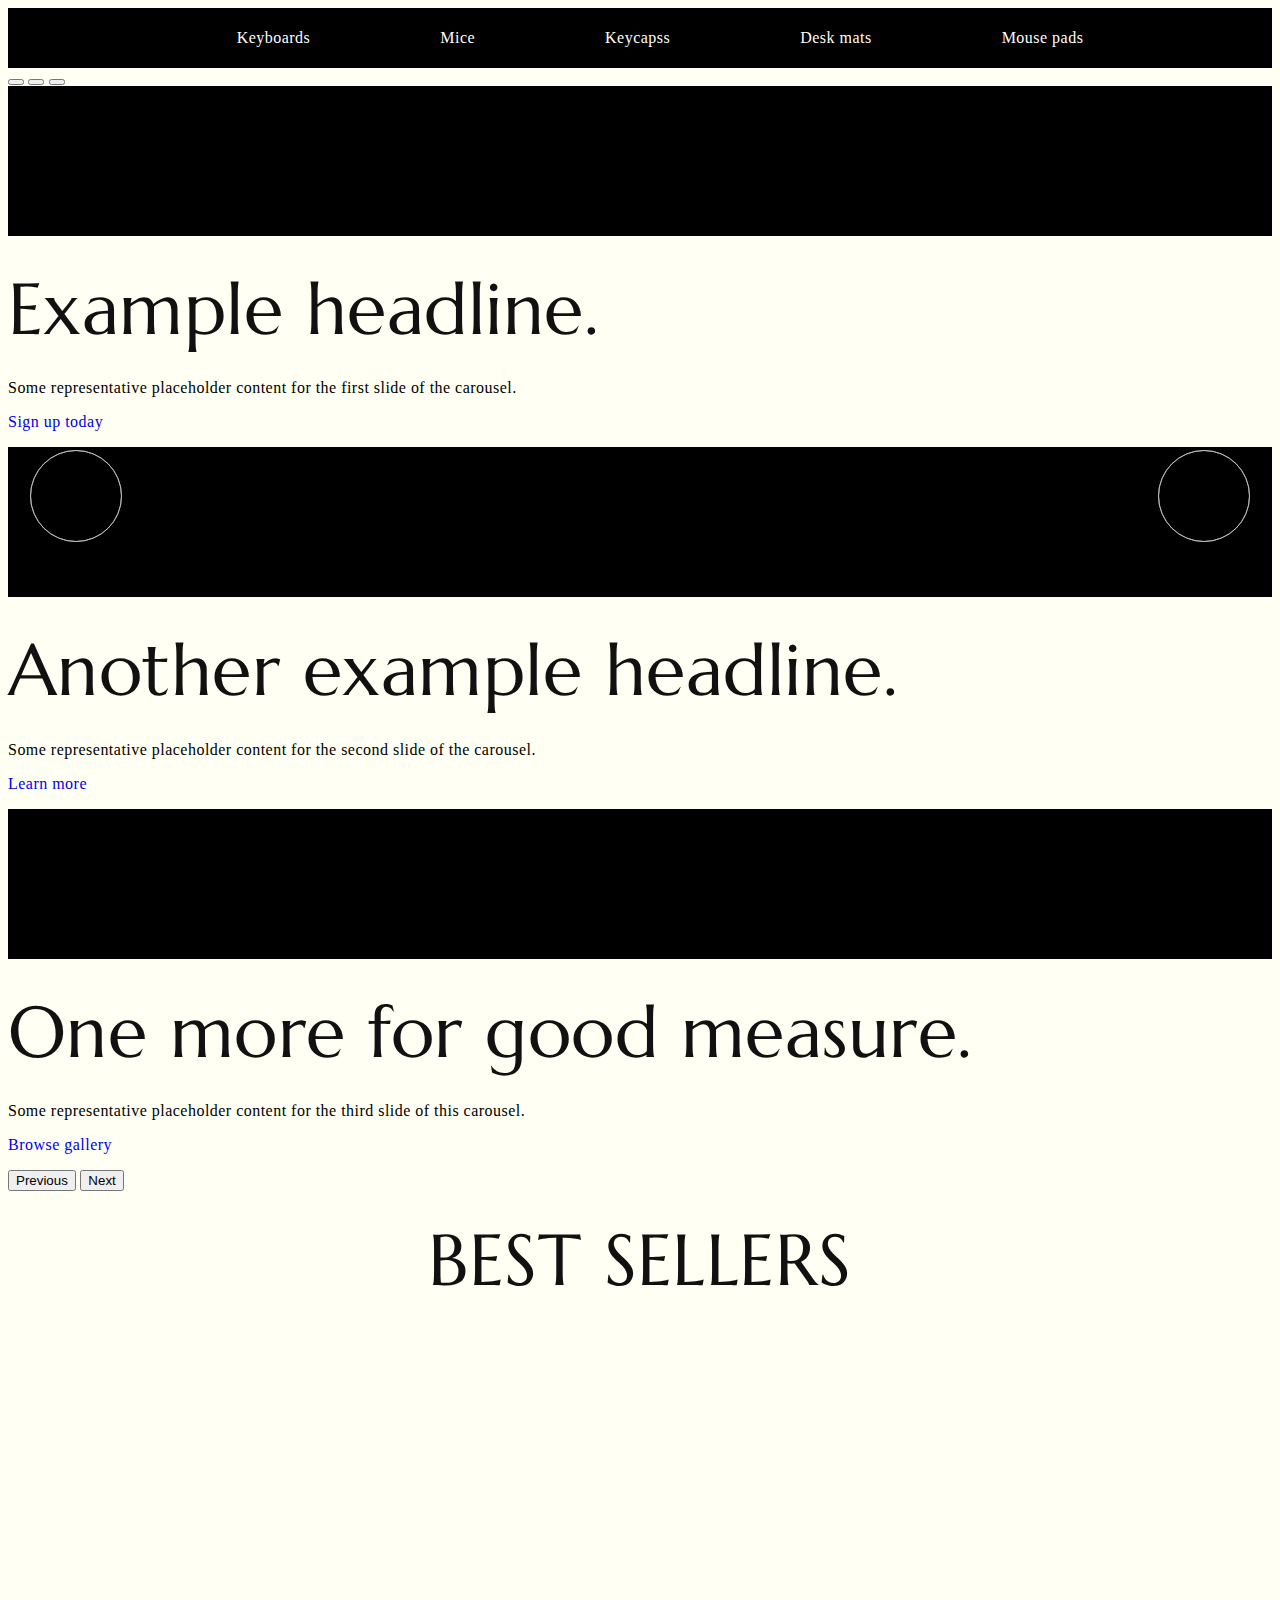
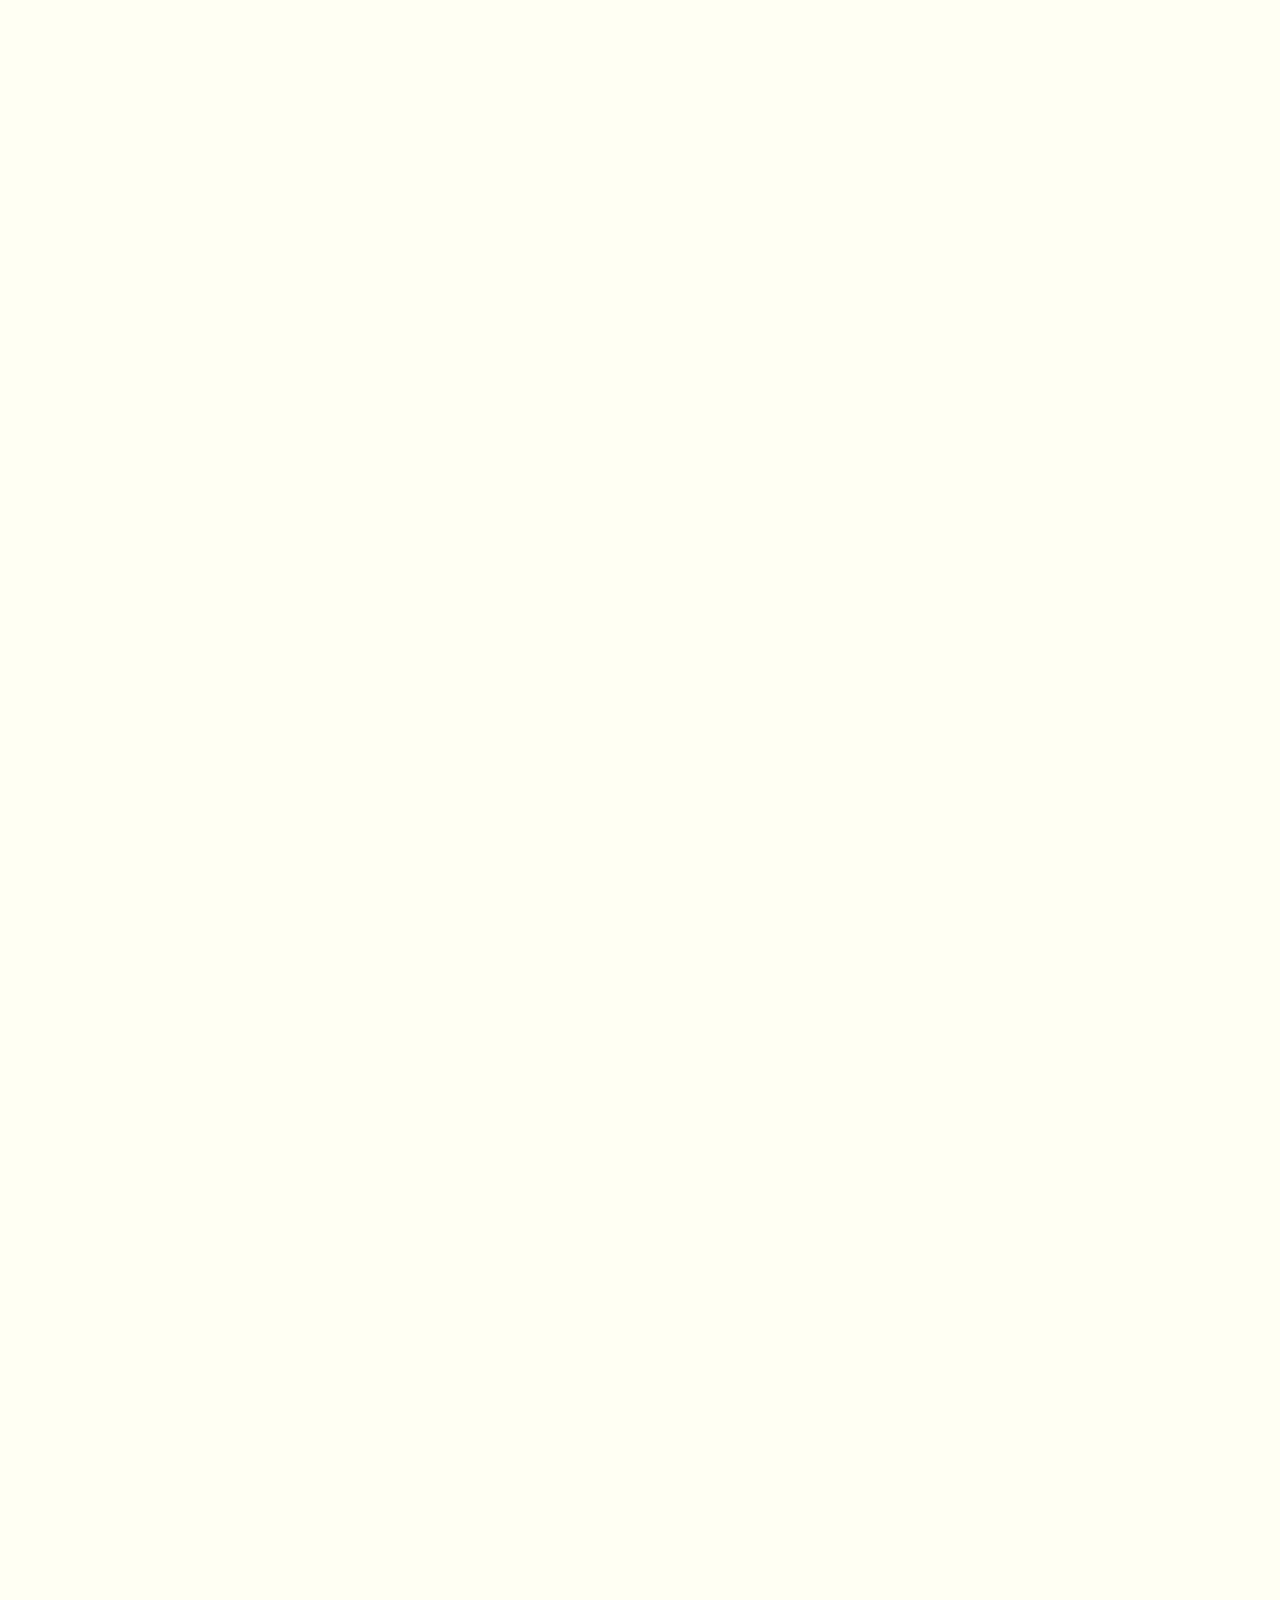
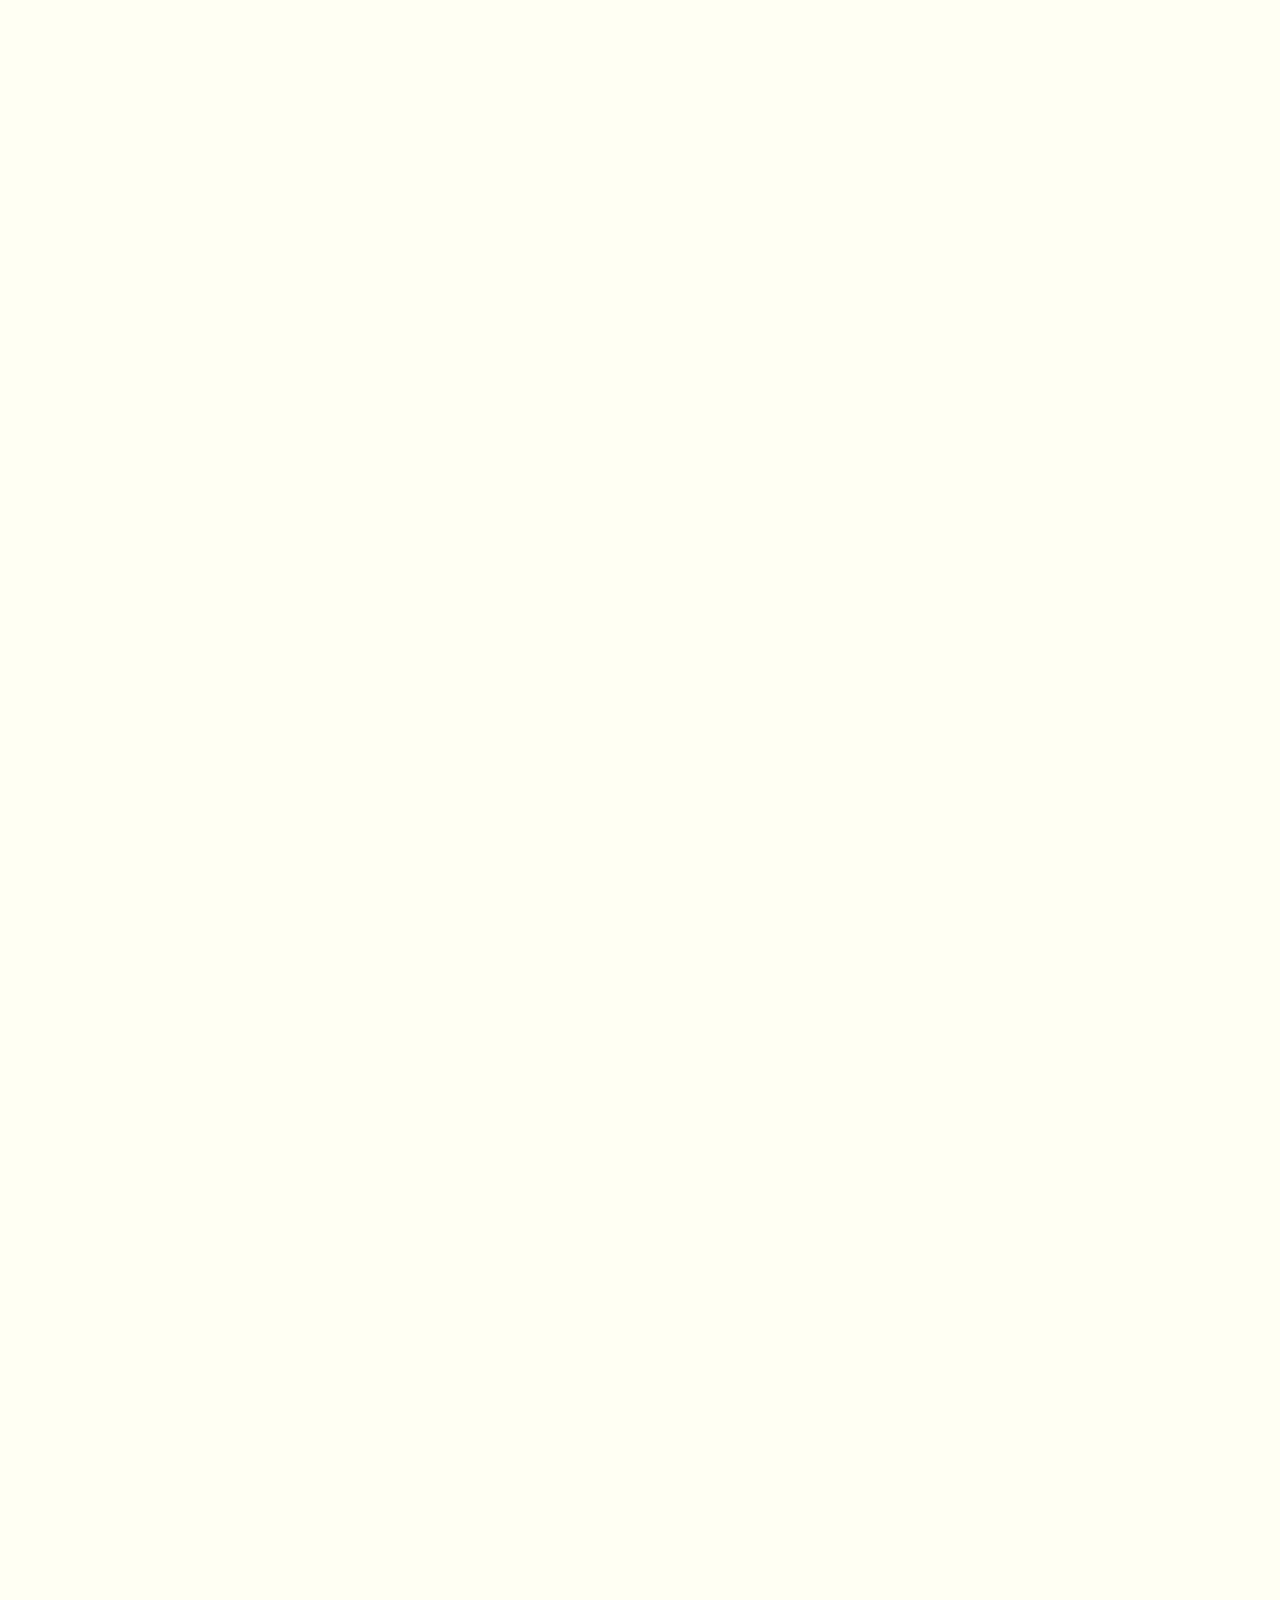
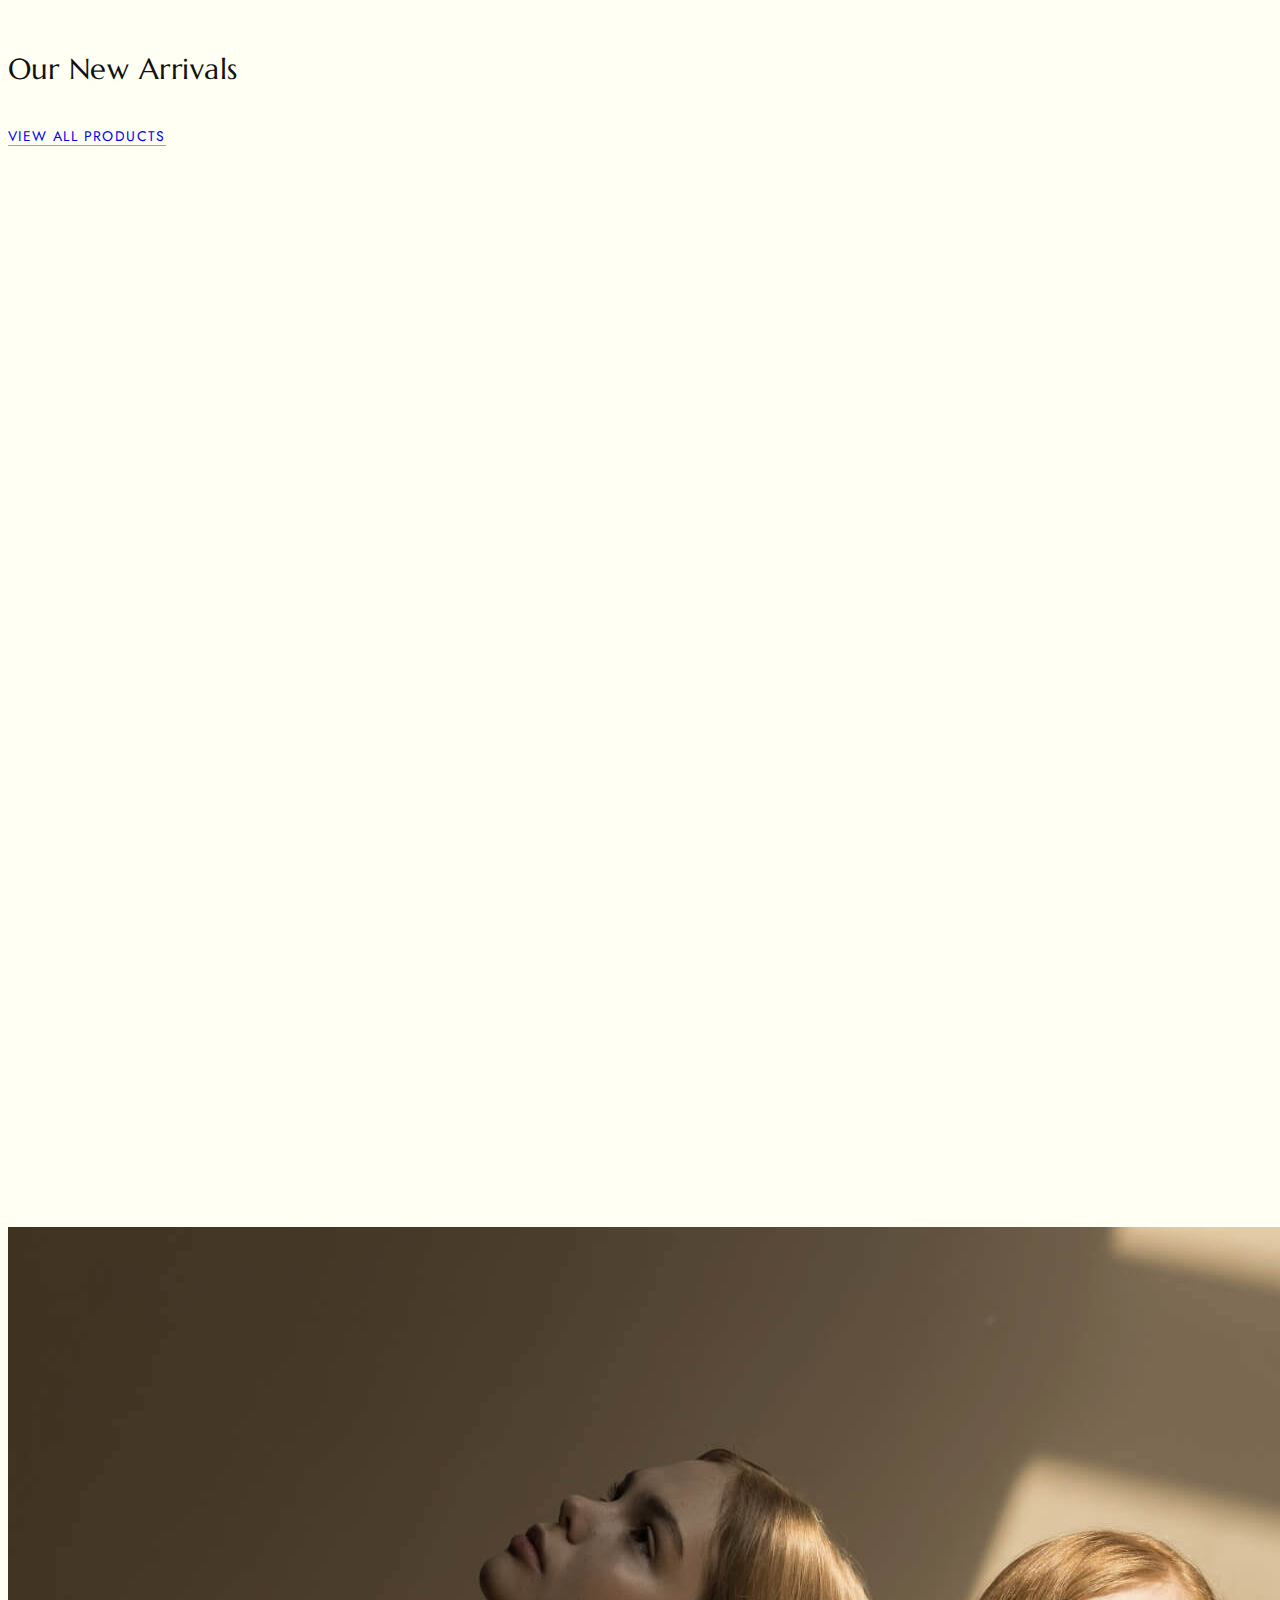
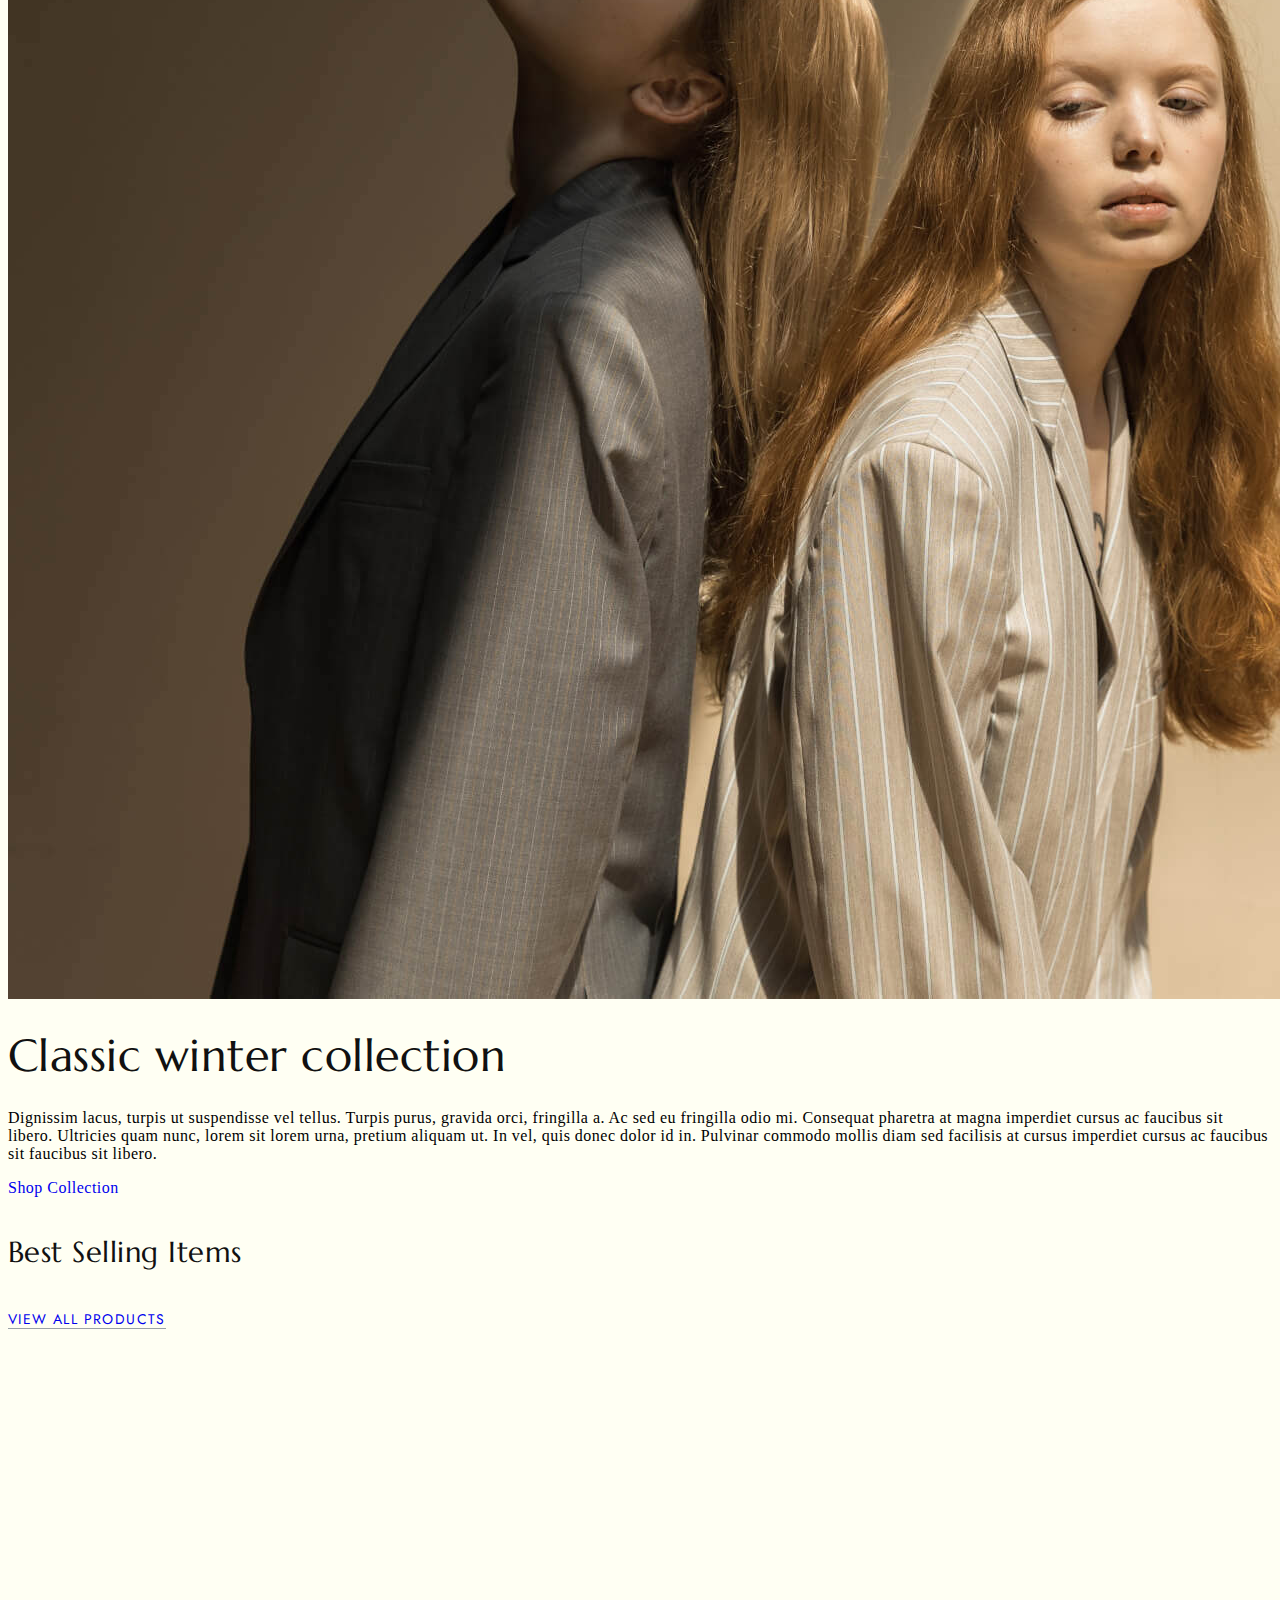
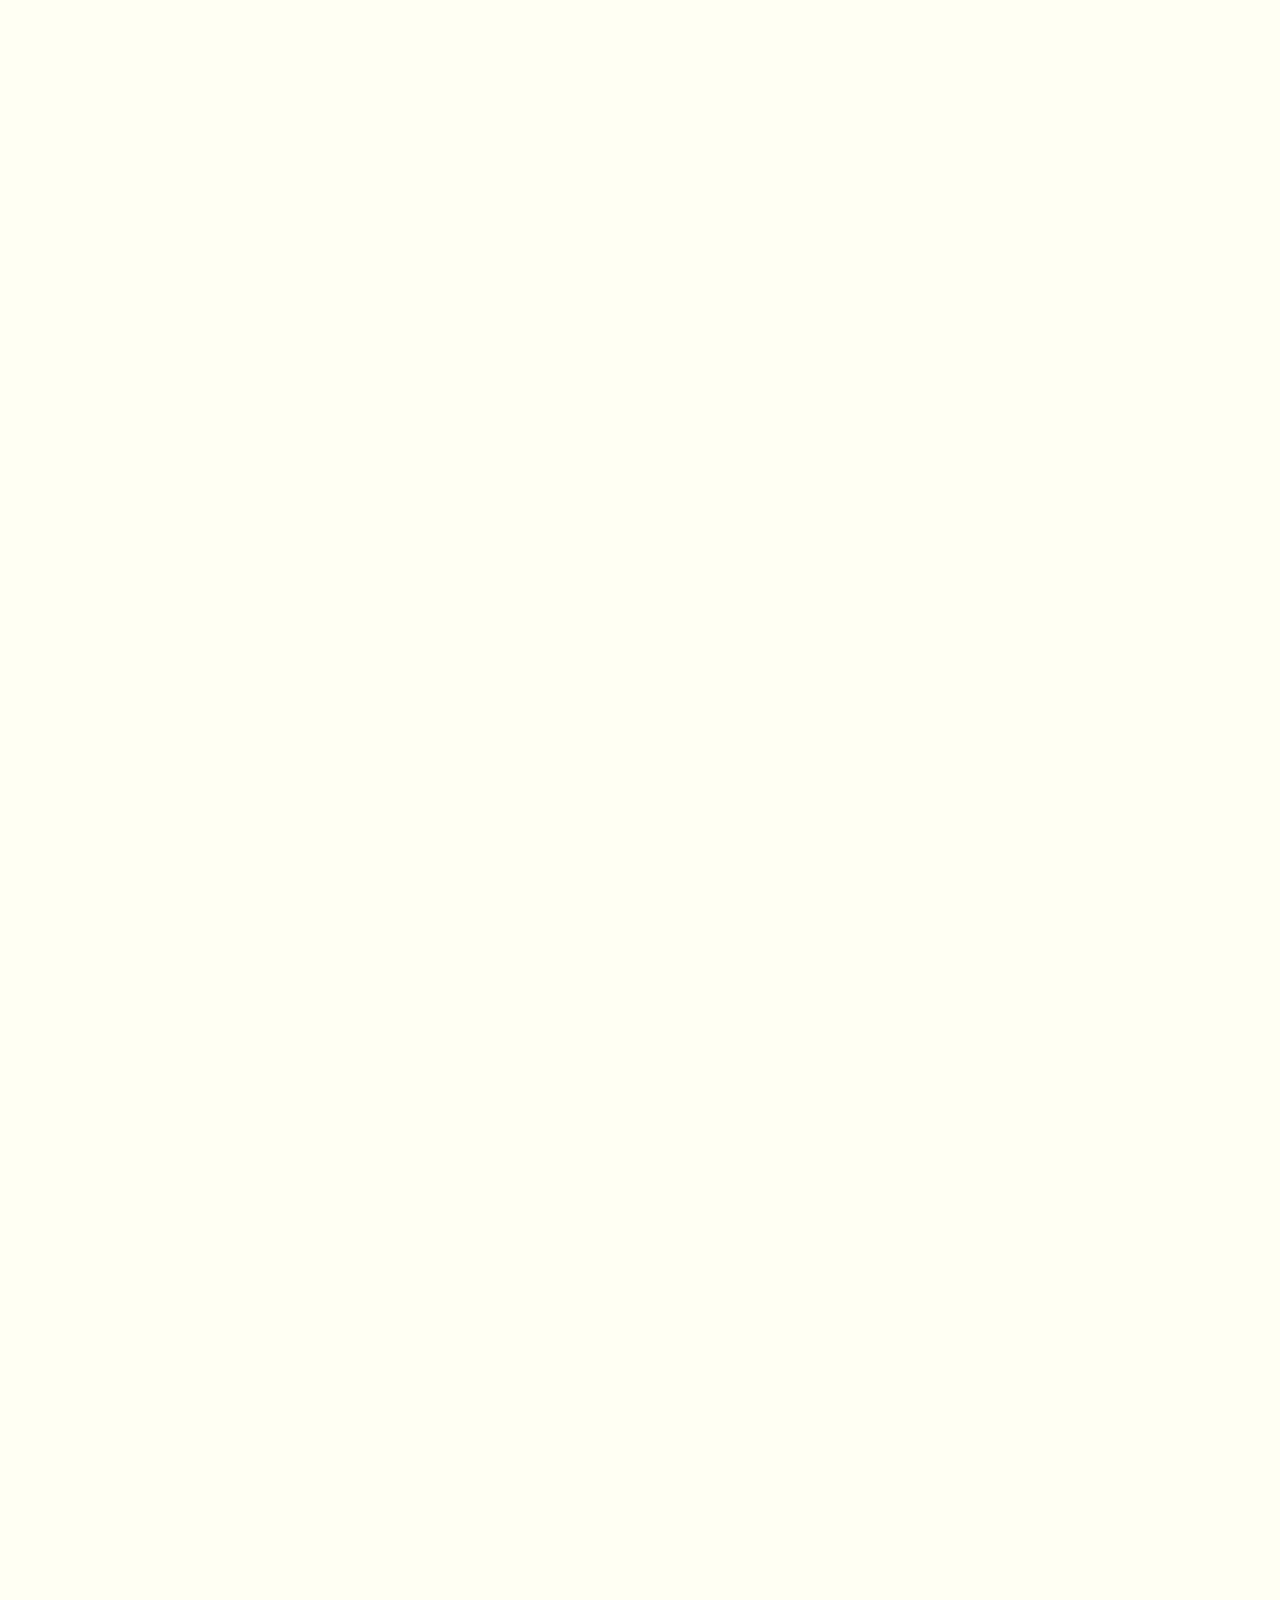
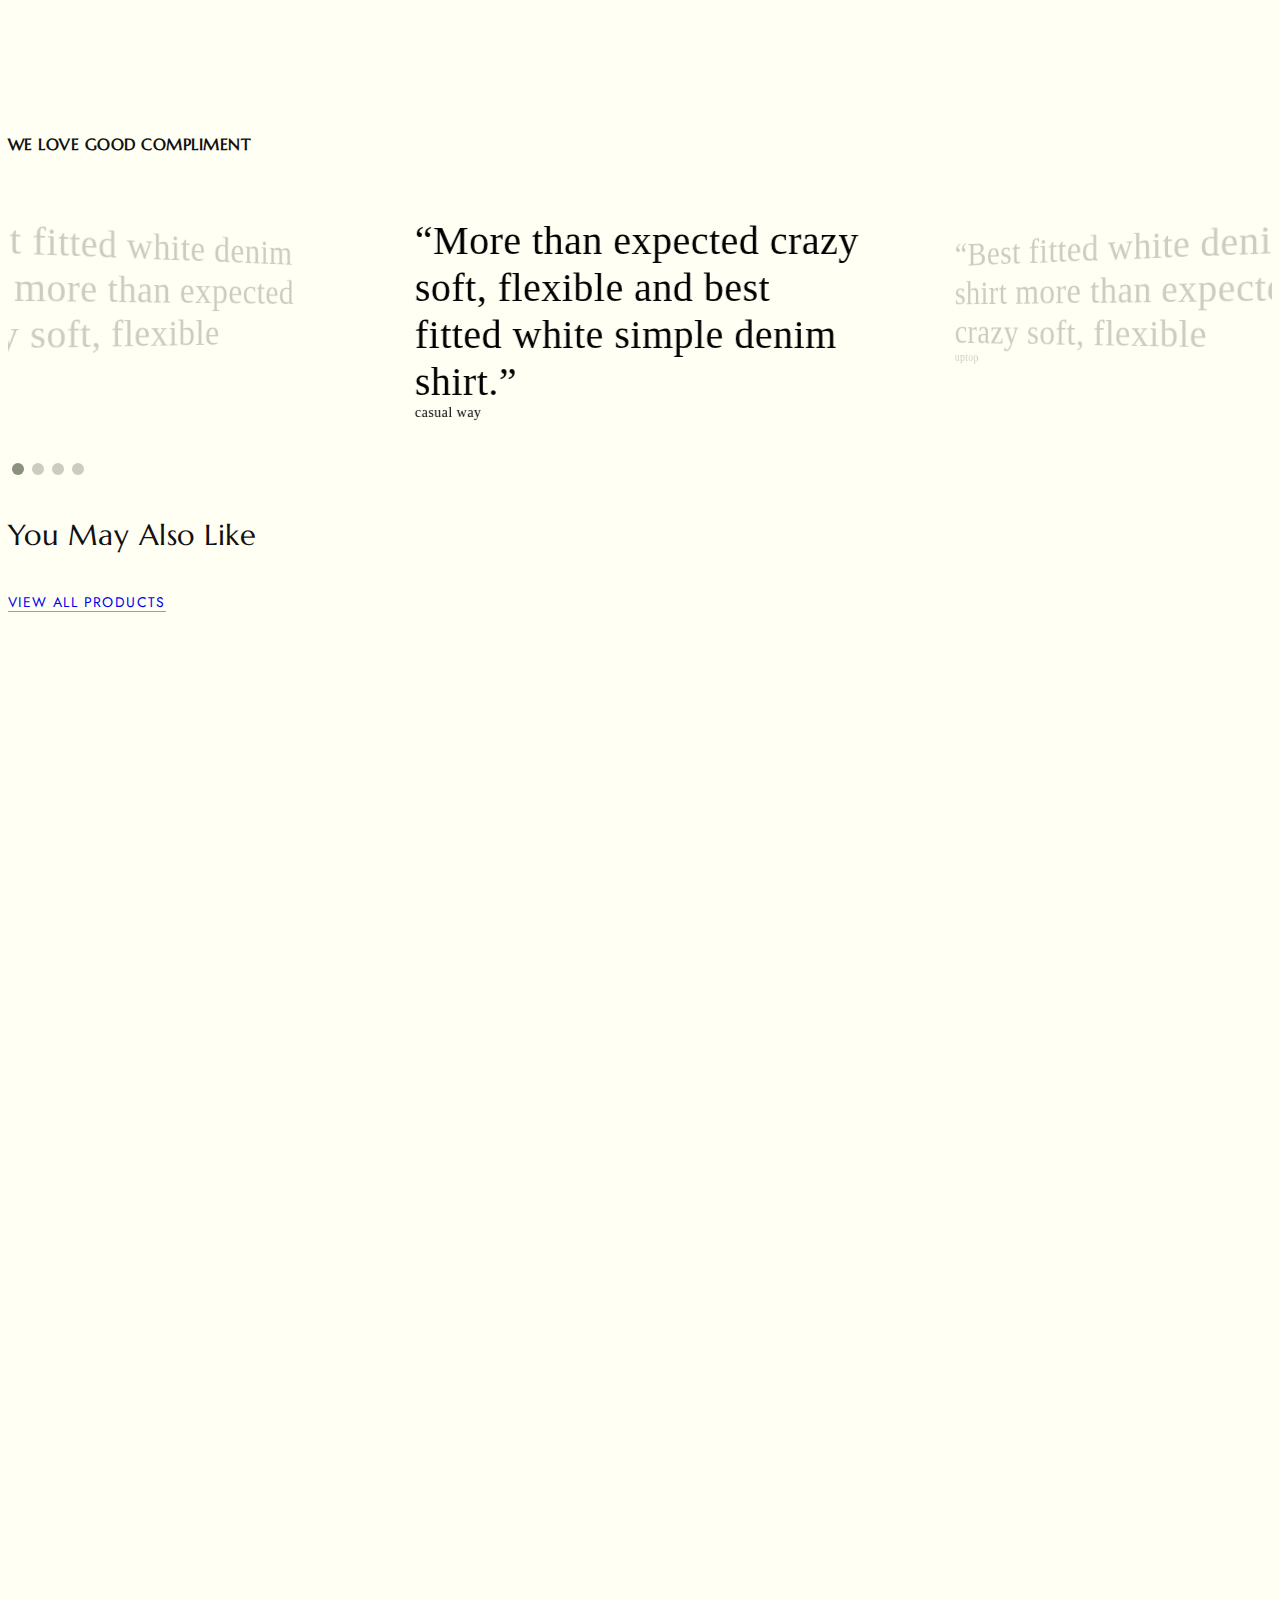
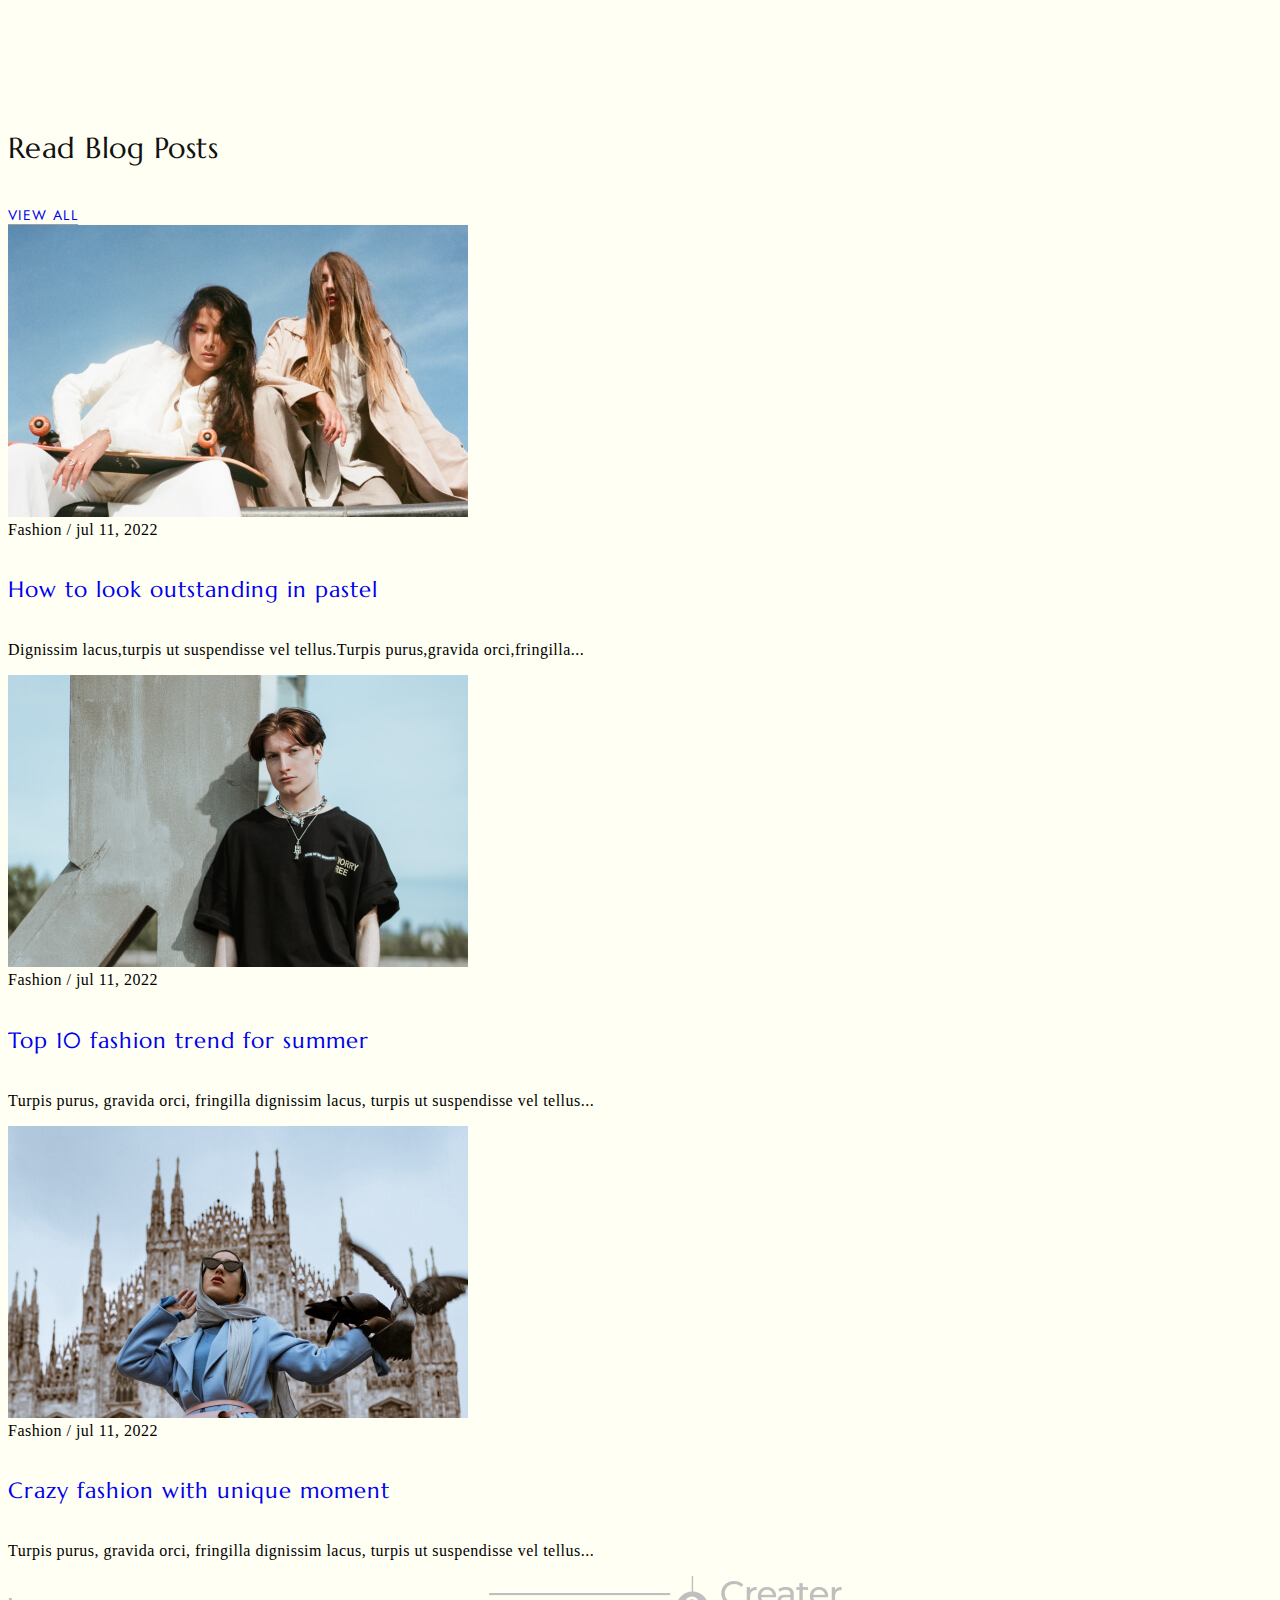
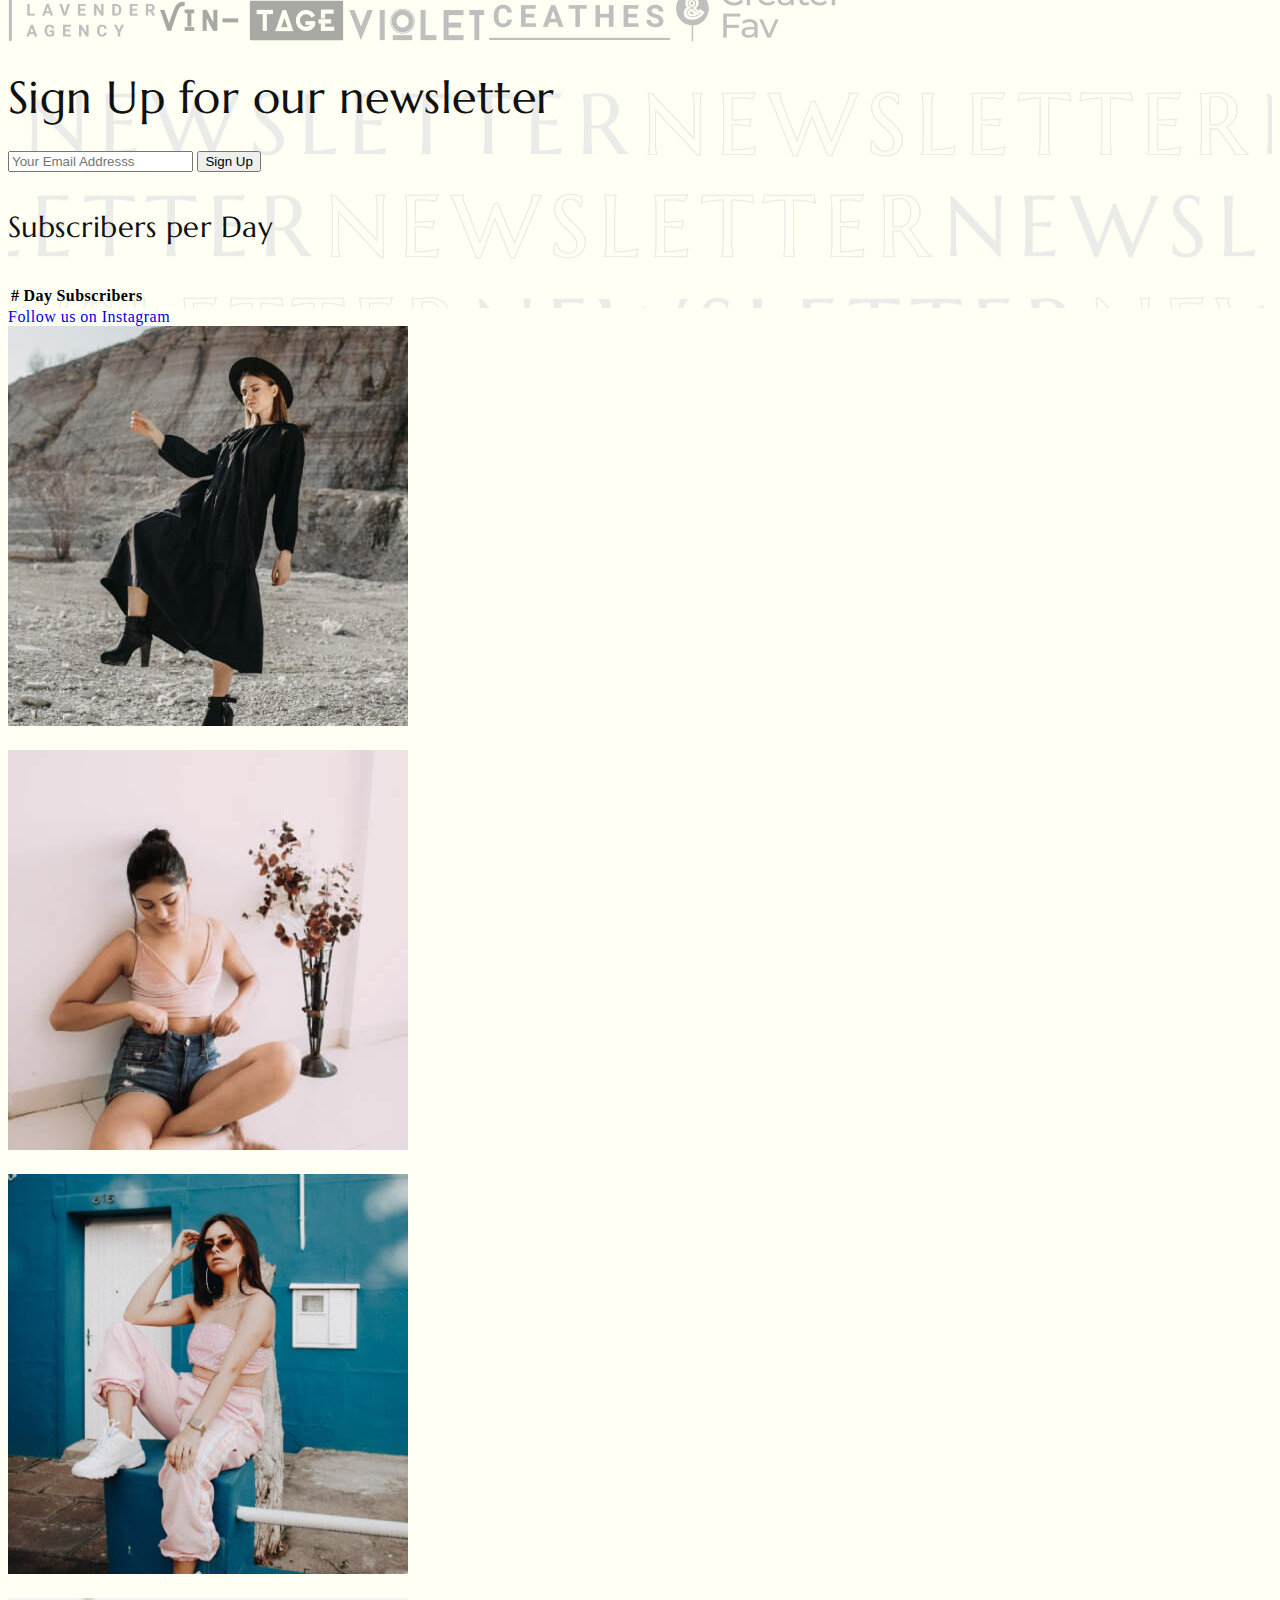
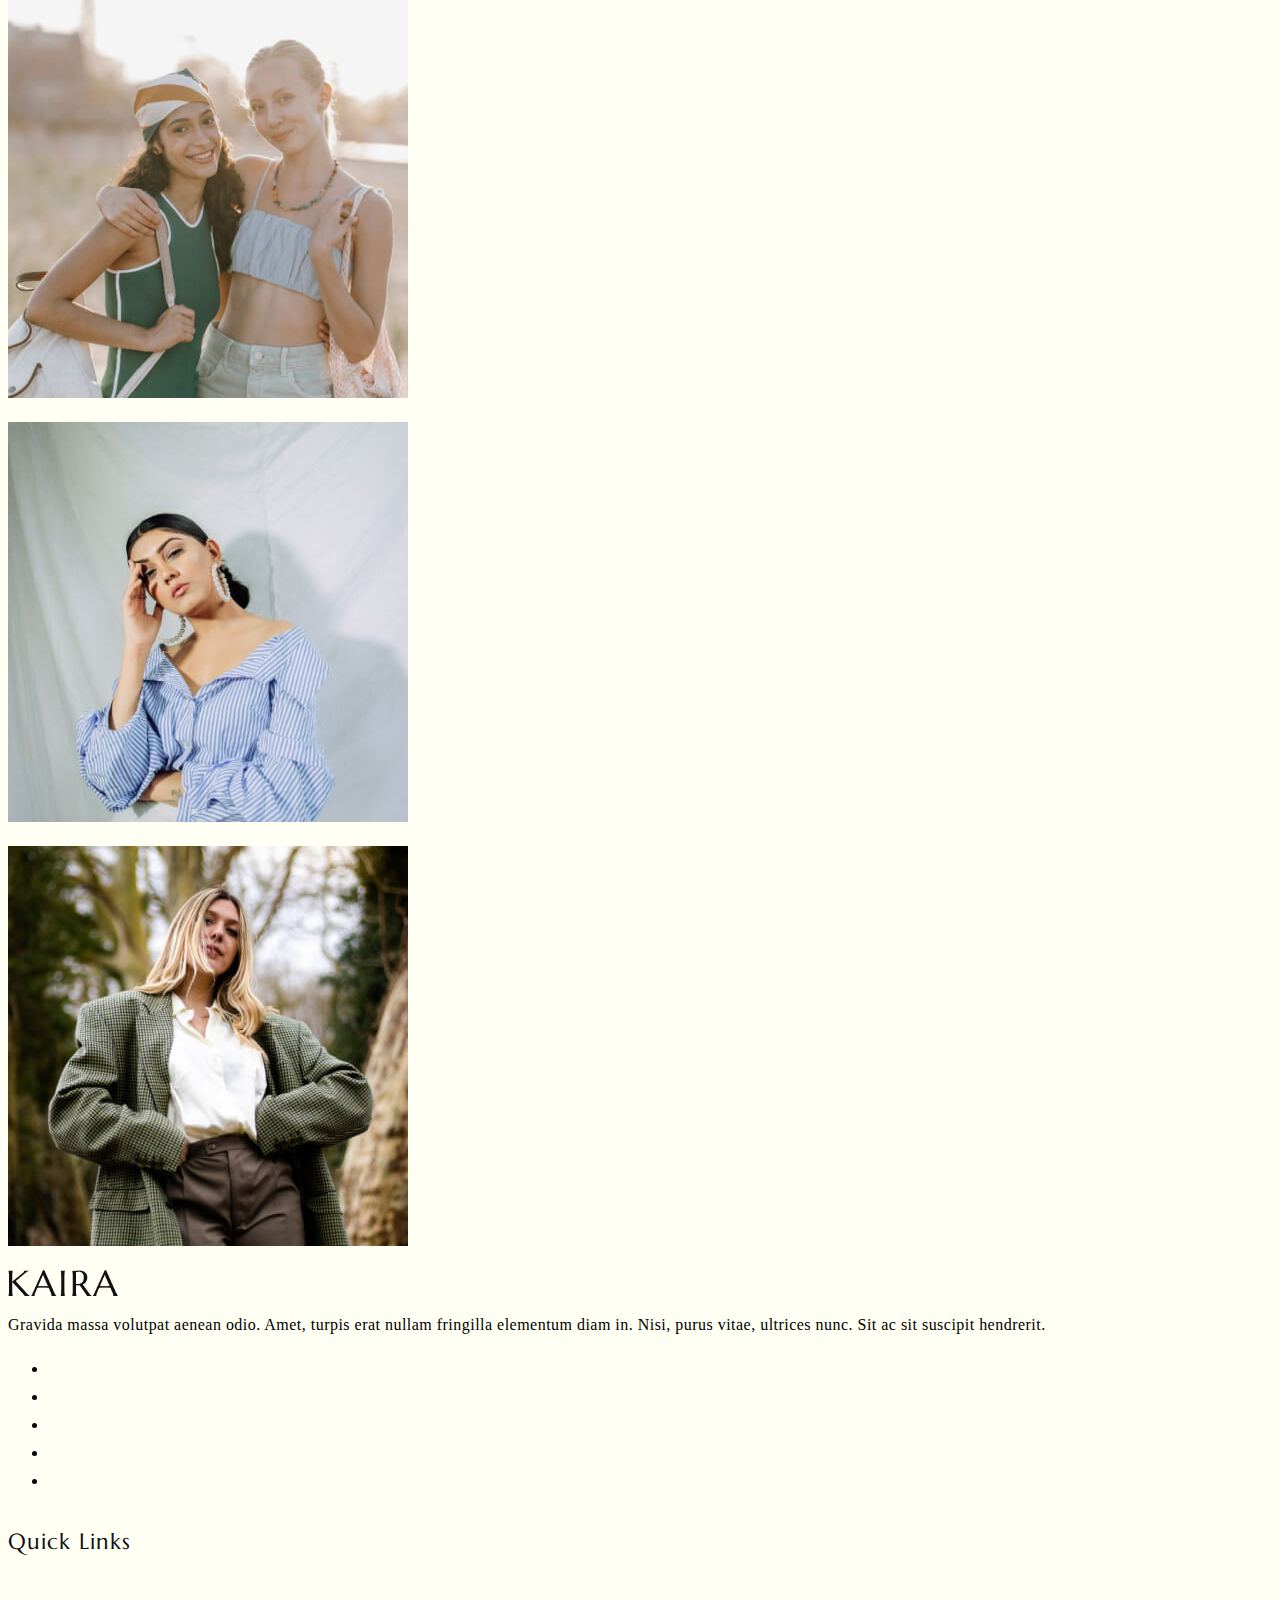
==== index.html @ 4182ed64 "template" ====
<!DOCTYPE html>
<html lang="en">

<head>
  <title>TechDeg</title>
  <meta charset="utf-8">
  <meta http-equiv="X-UA-Compatible" content="IE=edge">
  <meta name="viewport" content="width=device-width, initial-scale=1.0">
  <meta name="format-detection" content="telephone=no">
  <meta name="apple-mobile-web-app-capable" content="yes">
  <meta name="author" content="TemplatesJungle">
  <meta name="keywords" content="ecommerce,fashion,store">
  <meta name="description" content="Bootstrap 5 Fashion Store HTML CSS Template">
  <link href="https://cdn.jsdelivr.net/npm/bootstrap@5.3.0-alpha3/dist/css/bootstrap.min.css" rel="stylesheet"
    integrity="sha384-KK94CHFLLe+nY2dmCWGMq91rCGa5gtU4mk92HdvYe+M/SXH301p5ILy+dN9+nJOZ" crossorigin="anonymous">
  <link rel="stylesheet" type="text/css" href="css/vendor.css">
  <link rel="stylesheet" href="https://cdn.jsdelivr.net/npm/swiper@9/swiper-bundle.min.css" />
  <link rel="stylesheet" type="text/css" href="style.css">

  <link rel="preconnect" href="https://fonts.googleapis.com">
  <link rel="preconnect" href="https://fonts.gstatic.com" crossorigin>
  <link
    href="https://fonts.googleapis.com/css2?family=Jost:ital,wght@0,300;0,400;0,500;0,700;1,300;1,400;1,500;1,700&family=Marcellus&display=swap"
    rel="stylesheet">
  <link rel="stylesheet" href="css/newStyle.css">
</head>

<body class="homepage">
  <header>
    <nav>
      <ul id="navList">
        <li> <a href=""> Keyboards</a></li>
        <li><a href=""> Mice</a></li>
        <li><a href=""> Keycapss</a></li>
        <li><a href=""> Desk mats</a></li>
        <li><a href=""> Mouse pads</a></li>
      </ul>
    </nav>
  </header>

  <div id="myCarousel" class="carousel slide mb-6" data-bs-ride="carousel">
    <div class="carousel-indicators">
      <button type="button" data-bs-target="#myCarousel" data-bs-slide-to="0" class="active" aria-current="true"
        aria-label="Slide 1"></button>
      <button type="button" data-bs-target="#myCarousel" data-bs-slide-to="1" aria-label="Slide 2"></button>
      <button type="button" data-bs-target="#myCarousel" data-bs-slide-to="2" aria-label="Slide 3"></button>
    </div>

    <div class="carousel-inner">
      <div class="carousel-item active">
        <svg class="bd-placeholder-img" width="100%" height="100%" xmlns="http://www.w3.org/2000/svg" aria-hidden="true"
          preserveAspectRatio="xMidYMid slice" focusable="false">
          <rect width="100%" height="100%" fill="var(--bs-secondary-color)" />
        </svg>
        <div class="container">
          <div class="carousel-caption text-start">
            <h1>Example headline.</h1>
            <p class="opacity-75">Some representative placeholder content for the first slide of the carousel.</p>
            <p><a class="btn btn-lg btn-primary" href="#">Sign up today</a></p>
          </div>
        </div>
      </div>

      <div class="carousel-item">
        <svg class="bd-placeholder-img" width="100%" height="100%" xmlns="http://www.w3.org/2000/svg" aria-hidden="true"
          preserveAspectRatio="xMidYMid slice" focusable="false">
          <rect width="100%" height="100%" fill="var(--bs-secondary-color)" />
        </svg>
        <div class="container">
          <div class="carousel-caption">
            <h1>Another example headline.</h1>
            <p>Some representative placeholder content for the second slide of the carousel.</p>
            <p><a class="btn btn-lg btn-primary" href="#">Learn more</a></p>
          </div>
        </div>
      </div>

      <div class="carousel-item">
        <svg class="bd-placeholder-img" width="100%" height="100%" xmlns="http://www.w3.org/2000/svg" aria-hidden="true"
          preserveAspectRatio="xMidYMid slice" focusable="false">
          <rect width="100%" height="100%" fill="var(--bs-secondary-color)" />
        </svg>
        <div class="container">
          <div class="carousel-caption text-end">
            <h1>One more for good measure.</h1>
            <p>Some representative placeholder content for the third slide of this carousel.</p>
            <p><a class="btn btn-lg btn-primary" href="#">Browse gallery</a></p>
          </div>
        </div>
      </div>
    </div>

    <button class="carousel-control-prev" type="button" data-bs-target="#myCarousel" data-bs-slide="prev">
      <span class="carousel-control-prev-icon" aria-hidden="true"></span>
      <span class="visually-hidden">Previous</span>
    </button>
    <button class="carousel-control-next" type="button" data-bs-target="#myCarousel" data-bs-slide="next">
      <span class="carousel-control-next-icon" aria-hidden="true"></span>
      <span class="visually-hidden">Next</span>
    </button>
  </div>





  <section id="bestsellers">
    <div>
      <h1>BEST SELLERS</h1>
    </div>
  </section>
  <section id="billboard" class="bg-light py-5">
    <div class="container">
      <div class="row justify-content-center">
        <h1 class="section-title text-center mt-4" data-aos="fade-up">Best Sellers</h1>
        <div class="col-md-6 text-center" data-aos="fade-up" data-aos-delay="300">
        </div>
      </div>
      <div class="row">
        <div class="swiper main-swiper py-4" data-aos="fade-up" data-aos-delay="600">
          <div class="swiper-wrapper d-flex border-animation-left">
            <div class="swiper-slide">
              <div class="banner-item image-zoom-effect">
                <div class="image-holder">
                  <a href="#">
                    <img src="images/banner-image-6.jpg" alt="product" class="img-fluid">
                  </a>
                </div>
                <div class="banner-content py-4">
                  <h5 class="element-title text-uppercase">
                    <a href="index.html" class="item-anchor">Soft leather jackets</a>
                  </h5>
                  <p>Scelerisque duis aliquam qui lorem ipsum dolor amet, consectetur adipiscing elit.</p>
                  <div class="btn-left">
                    <a href="#" class="btn-link fs-6 text-uppercase item-anchor text-decoration-none">Discover Now</a>
                  </div>
                </div>
              </div>
            </div>
            <div class="swiper-slide">
              <div class="banner-item image-zoom-effect">
                <div class="image-holder">
                  <a href="#">
                    <img src="images/banner-image-1.jpg" alt="product" class="img-fluid">
                  </a>
                </div>
                <div class="banner-content py-4">
                  <h5 class="element-title text-uppercase">
                    <a href="index.html" class="item-anchor">Soft leather jackets</a>
                  </h5>
                  <p>Scelerisque duis aliquam qui lorem ipsum dolor amet, consectetur adipiscing elit.</p>
                  <div class="btn-left">
                    <a href="#" class="btn-link fs-6 text-uppercase item-anchor text-decoration-none">Discover Now</a>
                  </div>
                </div>
              </div>
            </div>
            <div class="swiper-slide">
              <div class="banner-item image-zoom-effect">
                <div class="image-holder">
                  <a href="#">
                    <img src="images/banner-image-2.jpg" alt="product" class="img-fluid">
                  </a>
                </div>
                <div class="banner-content py-4">
                  <h5 class="element-title text-uppercase">
                    <a href="index.html" class="item-anchor">Soft leather jackets</a>
                  </h5>
                  <p>Scelerisque duis aliquam qui lorem ipsum dolor amet, consectetur adipiscing elit.</p>
                  <div class="btn-left">
                    <a href="#" class="btn-link fs-6 text-uppercase item-anchor text-decoration-none">Discover Now</a>
                  </div>
                </div>
              </div>
            </div>
            <div class="swiper-slide">
              <div class="banner-item image-zoom-effect">
                <div class="image-holder">
                  <a href="#">
                    <img src="images/banner-image-3.jpg" alt="product" class="img-fluid">
                  </a>
                </div>
                <div class="banner-content py-4">
                  <h5 class="element-title text-uppercase">
                    <a href="index.html" class="item-anchor">Soft leather jackets</a>
                  </h5>
                  <p>Scelerisque duis aliquam qui lorem ipsum dolor amet, consectetur adipiscing elit.</p>
                  <div class="btn-left">
                    <a href="#" class="btn-link fs-6 text-uppercase item-anchor text-decoration-none">Discover Now</a>
                  </div>
                </div>
              </div>
            </div>
            <div class="swiper-slide">
              <div class="banner-item image-zoom-effect">
                <div class="image-holder">
                  <a href="#">
                    <img src="images/banner-image-4.jpg" alt="product" class="img-fluid">
                  </a>
                </div>
                <div class="banner-content py-4">
                  <h5 class="element-title text-uppercase">
                    <a href="index.html" class="item-anchor">Out crop sweater</a>
                  </h5>
                  <p>Scelerisque duis aliquam qui lorem ipsum dolor amet, consectetur adipiscing elit.</p>
                  <div class="btn-left">
                    <a href="#" class="btn-link fs-6 text-uppercase item-anchor text-decoration-none">Discover Now</a>
                  </div>
                </div>
              </div>
            </div>
            <div class="swiper-slide">
              <div class="banner-item image-zoom-effect">
                <div class="image-holder">
                  <a href="#">
                    <img src="images/banner-image-5.jpg" alt="product" class="img-fluid">
                  </a>
                </div>
                <div class="banner-content py-4">
                  <h5 class="element-title text-uppercase">
                    <a href="index.html" class="item-anchor">Soft leather jackets</a>
                  </h5>
                  <p>Scelerisque duis aliquam qui lorem ipsum dolor amet, consectetur adipiscing elit.</p>
                  <div class="btn-left">
                    <a href="#" class="btn-link fs-6 text-uppercase item-anchor text-decoration-none">Discover Now</a>
                  </div>
                </div>
              </div>
            </div>
          </div>
          <div class="swiper-pagination"></div>
        </div>
        <div class="icon-arrow icon-arrow-left"><svg width="50" height="50" viewBox="0 0 24 24">
            <use xlink:href="#arrow-left"></use>
          </svg></div>
        <div class="icon-arrow icon-arrow-right"><svg width="50" height="50" viewBox="0 0 24 24">
            <use xlink:href="#arrow-right"></use>
          </svg></div>
      </div>
    </div>
  </section>

  <section class="features py-5">
    <div class="container">
      <div class="row">
        <div class="col-md-3 text-center" data-aos="fade-in" data-aos-delay="0">
          <div class="py-5">
            <svg width="38" height="38" viewBox="0 0 24 24">
              <use xlink:href="#calendar"></use>
            </svg>
            <h4 class="element-title text-capitalize my-3">Book An Appointment</h4>
            <p>At imperdiet dui accumsan sit amet nulla risus est ultricies quis.</p>
          </div>
        </div>
        <div class="col-md-3 text-center" data-aos="fade-in" data-aos-delay="300">
          <div class="py-5">
            <svg width="38" height="38" viewBox="0 0 24 24">
              <use xlink:href="#shopping-bag"></use>
            </svg>
            <h4 class="element-title text-capitalize my-3">Pick up in store</h4>
            <p>At imperdiet dui accumsan sit amet nulla risus est ultricies quis.</p>
          </div>
        </div>
        <div class="col-md-3 text-center" data-aos="fade-in" data-aos-delay="600">
          <div class="py-5">
            <svg width="38" height="38" viewBox="0 0 24 24">
              <use xlink:href="#gift"></use>
            </svg>
            <h4 class="element-title text-capitalize my-3">Special packaging</h4>
            <p>At imperdiet dui accumsan sit amet nulla risus est ultricies quis.</p>
          </div>
        </div>
        <div class="col-md-3 text-center" data-aos="fade-in" data-aos-delay="900">
          <div class="py-5">
            <svg width="38" height="38" viewBox="0 0 24 24">
              <use xlink:href="#arrow-cycle"></use>
            </svg>
            <h4 class="element-title text-capitalize my-3">free global returns</h4>
            <p>At imperdiet dui accumsan sit amet nulla risus est ultricies quis.</p>
          </div>
        </div>
      </div>
    </div>
  </section>

  <section class="categories overflow-hidden">
    <div class="container">
      <div class="open-up" data-aos="zoom-out">
        <div class="row">
          <div class="col-md-4">
            <div class="cat-item image-zoom-effect">
              <div class="image-holder">
                <a href="index.html">
                  <img src="images/cat-item1.jpg" alt="categories" class="product-image img-fluid">
                </a>
              </div>
              <div class="category-content">
                <div class="product-button">
                  <a href="index.html" class="btn btn-common text-uppercase">Shop for men</a>
                </div>
              </div>
            </div>
          </div>
          <div class="col-md-4">
            <div class="cat-item image-zoom-effect">
              <div class="image-holder">
                <a href="index.html">
                  <img src="images/cat-item2.jpg" alt="categories" class="product-image img-fluid">
                </a>
              </div>
              <div class="category-content">
                <div class="product-button">
                  <a href="index.html" class="btn btn-common text-uppercase">Shop for women</a>
                </div>
              </div>
            </div>
          </div>
          <div class="col-md-4">
            <div class="cat-item image-zoom-effect">
              <div class="image-holder">
                <a href="index.html">
                  <img src="images/cat-item3.jpg" alt="categories" class="product-image img-fluid">
                </a>
              </div>
              <div class="category-content">
                <div class="product-button">
                  <a href="index.html" class="btn btn-common text-uppercase">Shop accessories</a>
                </div>
              </div>
            </div>
          </div>
        </div>
      </div>
    </div>
  </section>

  <section id="new-arrival" class="new-arrival product-carousel py-5 position-relative overflow-hidden">
    <div class="container">
      <div class="d-flex flex-wrap justify-content-between align-items-center mt-5 mb-3">
        <h4 class="text-uppercase">Our New Arrivals</h4>
        <a href="index.html" class="btn-link">View All Products</a>
      </div>
      <div class="swiper product-swiper open-up" data-aos="zoom-out">
        <div class="swiper-wrapper d-flex">
          <div class="swiper-slide">
            <div class="product-item image-zoom-effect link-effect">
              <div class="image-holder position-relative">
                <a href="index.html">
                  <img src="images/product-item-1.jpg" alt="categories" class="product-image img-fluid">
                </a>
                <a href="index.html" class="btn-icon btn-wishlist">
                  <svg width="24" height="24" viewBox="0 0 24 24">
                    <use xlink:href="#heart"></use>
                  </svg>
                </a>
                <div class="product-content">
                  <h5 class="element-title text-uppercase fs-5 mt-3">
                    <a href="index.html">Dark florish onepiece</a>
                  </h5>
                  <a href="#" class="text-decoration-none" data-after="Add to cart"><span>$95.00</span></a>
                </div>
              </div>
            </div>
          </div>
          <div class="swiper-slide">
            <div class="product-item image-zoom-effect link-effect">
              <div class="image-holder position-relative">
                <a href="index.html">
                  <img src="images/product-item-2.jpg" alt="categories" class="product-image img-fluid">
                </a>
                <a href="index.html" class="btn-icon btn-wishlist">
                  <svg width="24" height="24" viewBox="0 0 24 24">
                    <use xlink:href="#heart"></use>
                  </svg>
                </a>
                <div class="product-content">
                  <h5 class="text-uppercase fs-5 mt-3">
                    <a href="index.html">Baggy Shirt</a>
                  </h5>
                  <a href="#" class="text-decoration-none" data-after="Add to cart"><span>$55.00</span></a>
                </div>
              </div>
            </div>
          </div>
          <div class="swiper-slide">
            <div class="product-item image-zoom-effect link-effect">
              <div class="image-holder position-relative">
                <a href="index.html">
                  <img src="images/product-item-3.jpg" alt="categories" class="product-image img-fluid">
                </a>
                <a href="index.html" class="btn-icon btn-wishlist">
                  <svg width="24" height="24" viewBox="0 0 24 24">
                    <use xlink:href="#heart"></use>
                  </svg>
                </a>
                <div class="product-content">
                  <h5 class="text-uppercase fs-5 mt-3">
                    <a href="index.html">Cotton off-white shirt</a>
                  </h5>
                  <a href="#" class="text-decoration-none" data-after="Add to cart"><span>$65.00</span></a>
                </div>
              </div>
            </div>
          </div>
          <div class="swiper-slide">
            <div class="product-item image-zoom-effect link-effect">
              <div class="image-holder position-relative">
                <a href="index.html">
                  <img src="images/product-item-4.jpg" alt="categories" class="product-image img-fluid">
                </a>
                <a href="index.html" class="btn-icon btn-wishlist">
                  <svg width="24" height="24" viewBox="0 0 24 24">
                    <use xlink:href="#heart"></use>
                  </svg>
                </a>
                <div class="product-content">
                  <h5 class="text-uppercase fs-5 mt-3">
                    <a href="index.html">Crop sweater</a>
                  </h5>
                  <a href="#" class="text-decoration-none" data-after="Add to cart"><span>$50.00</span></a>
                </div>
              </div>
            </div>
          </div>
          <div class="swiper-slide">
            <div class="product-item image-zoom-effect link-effect">
              <div class="image-holder position-relative">
                <a href="index.html">
                  <img src="images/product-item-10.jpg" alt="categories" class="product-image img-fluid">
                </a>
                <a href="index.html" class="btn-icon btn-wishlist">
                  <svg width="24" height="24" viewBox="0 0 24 24">
                    <use xlink:href="#heart"></use>
                  </svg>
                </a>
                <div class="product-content">
                  <h5 class="text-uppercase fs-5 mt-3">
                    <a href="index.html">Crop sweater</a>
                  </h5>
                  <a href="#" class="text-decoration-none" data-after="Add to cart"><span>$70.00</span></a>
                </div>
              </div>
            </div>
          </div>
        </div>
        <div class="swiper-pagination"></div>
      </div>
      <div class="icon-arrow icon-arrow-left"><svg width="50" height="50" viewBox="0 0 24 24">
          <use xlink:href="#arrow-left"></use>
        </svg></div>
      <div class="icon-arrow icon-arrow-right"><svg width="50" height="50" viewBox="0 0 24 24">
          <use xlink:href="#arrow-right"></use>
        </svg></div>
    </div>
  </section>

  <section class="collection bg-light position-relative py-5">
    <div class="container">
      <div class="row">
        <div class="title-xlarge text-uppercase txt-fx domino">Collection</div>
        <div class="collection-item d-flex flex-wrap my-5">
          <div class="col-md-6 column-container">
            <div class="image-holder">
              <img src="images/single-image-2.jpg" alt="collection" class="product-image img-fluid">
            </div>
          </div>
          <div class="col-md-6 column-container bg-white">
            <div class="collection-content p-5 m-0 m-md-5">
              <h3 class="element-title text-uppercase">Classic winter collection</h3>
              <p>Dignissim lacus, turpis ut suspendisse vel tellus. Turpis purus, gravida orci, fringilla a. Ac sed eu
                fringilla odio mi. Consequat pharetra at magna imperdiet cursus ac faucibus sit libero. Ultricies quam
                nunc, lorem sit lorem urna, pretium aliquam ut. In vel, quis donec dolor id in. Pulvinar commodo
                mollis
                diam sed facilisis at cursus imperdiet cursus ac faucibus sit faucibus sit libero.</p>
              <a href="#" class="btn btn-dark text-uppercase mt-3">Shop Collection</a>
            </div>
          </div>
        </div>
      </div>
    </div>
  </section>

  <section id="best-sellers" class="best-sellers product-carousel py-5 position-relative overflow-hidden">
    <div class="container">
      <div class="d-flex flex-wrap justify-content-between align-items-center mt-5 mb-3">
        <h4 class="text-uppercase">Best Selling Items</h4>
        <a href="index.html" class="btn-link">View All Products</a>
      </div>
      <div class="swiper product-swiper open-up" data-aos="zoom-out">
        <div class="swiper-wrapper d-flex">
          <div class="swiper-slide">
            <div class="product-item image-zoom-effect link-effect">
              <div class="image-holder">
                <a href="index.html">
                  <img src="images/product-item-4.jpg" alt="categories" class="product-image img-fluid">
                </a>
                <a href="index.html" class="btn-icon btn-wishlist">
                  <svg width="24" height="24" viewBox="0 0 24 24">
                    <use xlink:href="#heart"></use>
                  </svg>
                </a>
                <div class="product-content">
                  <h5 class="text-uppercase fs-5 mt-3">
                    <a href="index.html">Dark florish onepiece</a>
                  </h5>
                  <a href="index.html" class="text-decoration-none" data-after="Add to cart"><span>$95.00</span></a>
                </div>
              </div>
            </div>
          </div>
          <div class="swiper-slide">
            <div class="product-item image-zoom-effect link-effect">
              <div class="image-holder">
                <a href="index.html">
                  <img src="images/product-item-3.jpg" alt="product" class="product-image img-fluid">
                </a>
                <a href="index.html" class="btn-icon btn-wishlist">
                  <svg width="24" height="24" viewBox="0 0 24 24">
                    <use xlink:href="#heart"></use>
                  </svg>
                </a>
                <div class="product-content">
                  <h5 class="text-uppercase fs-5 mt-3">
                    <a href="index.html">Baggy Shirt</a>
                  </h5>
                  <a href="index.html" class="text-decoration-none" data-after="Add to cart"><span>$55.00</span></a>
                </div>
              </div>
            </div>
          </div>
          <div class="swiper-slide">
            <div class="product-item image-zoom-effect link-effect">
              <div class="image-holder">
                <a href="index.html">
                  <img src="images/product-item-5.jpg" alt="categories" class="product-image img-fluid">
                </a>
                <a href="index.html" class="btn-icon btn-wishlist">
                  <svg width="24" height="24" viewBox="0 0 24 24">
                    <use xlink:href="#heart"></use>
                  </svg>
                </a>
                <div class="product-content">
                  <h5 class="text-uppercase fs-5 mt-3">
                    <a href="index.html">Cotton off-white shirt</a>
                  </h5>
                  <a href="index.html" class="text-decoration-none" data-after="Add to cart"><span>$65.00</span></a>
                </div>
              </div>
            </div>
          </div>
          <div class="swiper-slide">
            <div class="product-item image-zoom-effect link-effect">
              <div class="image-holdefr">
                <a href="index.html">
                  <img src="images/product-item-6.jpg" alt="categories" class="product-image img-fluid">
                </a>
                <a href="index.html" class="btn-icon btn-wishlist">
                  <svg width="24" height="24" viewBox="0 0 24 24">
                    <use xlink:href="#heart"></use>
                  </svg>
                </a>
                <div class="product-content">
                  <h5 class="text-uppercase fs-5 mt-3">
                    <a href="index.html">Handmade crop sweater</a>
                  </h5>
                  <a href="index.html" class="text-decoration-none" data-after="Add to cart"><span>$50.00</span></a>
                </div>
              </div>
            </div>
          </div>
          <div class="swiper-slide">
            <div class="product-item image-zoom-effect link-effect">
              <div class="image-holder">
                <a href="index.html">
                  <img src="images/product-item-9.jpg" alt="categories" class="product-image img-fluid">
                </a>
                <a href="index.html" class="btn-icon btn-wishlist">
                  <svg width="24" height="24" viewBox="0 0 24 24">
                    <use xlink:href="#heart"></use>
                  </svg>
                </a>
                <div class="product-content">
                  <h5 class="text-uppercase fs-5 mt-3">
                    <a href="index.html">Dark florish onepiece</a>
                  </h5>
                  <a href="index.html" class="text-decoration-none" data-after="Add to cart"><span>$70.00</span></a>
                </div>
              </div>
            </div>
          </div>
          <div class="swiper-slide">
            <div class="product-item image-zoom-effect link-effect">
              <div class="image-holder">
                <a href="index.html">
                  <img src="images/product-item-10.jpg" alt="categories" class="product-image img-fluid">
                </a>
                <a href="index.html" class="btn-icon btn-wishlist">
                  <svg width="24" height="24" viewBox="0 0 24 24">
                    <use xlink:href="#heart"></use>
                  </svg>
                </a>
                <div class="product-content">
                  <h5 class="text-uppercase fs-5 mt-3">
                    <a href="index.html">Cotton off-white shirt</a>
                  </h5>
                  <a href="index.html" class="text-decoration-none" data-after="Add to cart"><span>$70.00</span></a>
                </div>
              </div>
            </div>
          </div>
        </div>
        <div class="swiper-pagination"></div>
      </div>
      <div class="icon-arrow icon-arrow-left"><svg width="50" height="50" viewBox="0 0 24 24">
          <use xlink:href="#arrow-left"></use>
        </svg></div>
      <div class="icon-arrow icon-arrow-right"><svg width="50" height="50" viewBox="0 0 24 24">
          <use xlink:href="#arrow-right"></use>
        </svg></div>
    </div>
  </section>

  <section class="video py-5 overflow-hidden">
    <div class="container-fluid">
      <div class="row">
        <div class="video-content open-up" data-aos="zoom-out">
          <div class="video-bg">
            <img src="images/video-image.jpg" alt="video" class="video-image img-fluid">
          </div>
          <div class="video-player">
            <a class="youtube" href="https://www.youtube.com/embed/pjtsGzQjFM4">
              <svg width="24" height="24" viewBox="0 0 24 24">
                <use xlink:href="#play"></use>
              </svg>
              <img src="images/text-pattern.png" alt="pattern" class="text-rotate">
            </a>
          </div>
        </div>
      </div>
    </div>
  </section>

  <section class="testimonials py-5 bg-light">
    <div class="section-header text-center mt-5">
      <h3 class="section-title">WE LOVE GOOD COMPLIMENT</h3>
    </div>
    <div class="swiper testimonial-swiper overflow-hidden my-5">
      <div class="swiper-wrapper d-flex">
        <div class="swiper-slide">
          <div class="testimonial-item text-center">
            <blockquote>
              <p>“More than expected crazy soft, flexible and best fitted white simple denim shirt.”</p>
              <div class="review-title text-uppercase">casual way</div>
            </blockquote>
          </div>
        </div>
        <div class="swiper-slide">
          <div class="testimonial-item text-center">
            <blockquote>
              <p>“Best fitted white denim shirt more than expected crazy soft, flexible</p>
              <div class="review-title text-uppercase">uptop</div>
            </blockquote>
          </div>
        </div>
        <div class="swiper-slide">
          <div class="testimonial-item text-center">
            <blockquote>
              <p>“Best fitted white denim shirt more white denim than expected flexible crazy soft.”</p>
              <div class="review-title text-uppercase">Denim craze</div>
            </blockquote>
          </div>
        </div>
        <div class="swiper-slide">
          <div class="testimonial-item text-center">
            <blockquote>
              <p>“Best fitted white denim shirt more than expected crazy soft, flexible</p>
              <div class="review-title text-uppercase">uptop</div>
            </blockquote>
          </div>
        </div>
      </div>
    </div>
    <div class="testimonial-swiper-pagination d-flex justify-content-center mb-5"></div>
  </section>

  <section id="related-products" class="related-products product-carousel py-5 position-relative overflow-hidden">
    <div class="container">
      <div class="d-flex flex-wrap justify-content-between align-items-center mt-5 mb-3">
        <h4 class="text-uppercase">You May Also Like</h4>
        <a href="index.html" class="btn-link">View All Products</a>
      </div>
      <div class="swiper product-swiper open-up" data-aos="zoom-out">
        <div class="swiper-wrapper d-flex">
          <div class="swiper-slide">
            <div class="product-item image-zoom-effect link-effect">
              <div class="image-holder">
                <a href="index.html">
                  <img src="images/product-item-5.jpg" alt="product" class="product-image img-fluid">
                </a>
                <a href="index.html" class="btn-icon btn-wishlist">
                  <svg width="24" height="24" viewBox="0 0 24 24">
                    <use xlink:href="#heart"></use>
                  </svg>
                </a>
                <div class="product-content">
                  <h5 class="text-uppercase fs-5 mt-3">
                    <a href="index.html">Dark florish onepiece</a>
                  </h5>
                  <a href="index.html" class="text-decoration-none" data-after="Add to cart"><span>$95.00</span></a>
                </div>
              </div>
            </div>
          </div>
          <div class="swiper-slide">
            <div class="product-item image-zoom-effect link-effect">
              <div class="image-holder">
                <a href="index.html">
                  <img src="images/product-item-6.jpg" alt="product" class="product-image img-fluid">
                </a>
                <a href="index.html" class="btn-icon btn-wishlist">
                  <svg width="24" height="24" viewBox="0 0 24 24">
                    <use xlink:href="#heart"></use>
                  </svg>
                </a>
                <div class="product-content">
                  <h5 class="text-uppercase fs-5 mt-3">
                    <a href="index.html">Baggy Shirt</a>
                  </h5>
                  <a href="index.html" class="text-decoration-none" data-after="Add to cart"><span>$55.00</span></a>
                </div>
              </div>
            </div>
          </div>
          <div class="swiper-slide">
            <div class="product-item image-zoom-effect link-effect">
              <div class="image-holder">
                <a href="index.html">
                  <img src="images/product-item-7.jpg" alt="product" class="product-image img-fluid">
                </a>
                <a href="index.html" class="btn-icon btn-wishlist">
                  <svg width="24" height="24" viewBox="0 0 24 24">
                    <use xlink:href="#heart"></use>
                  </svg>
                </a>
                <div class="product-content">
                  <h5 class="text-uppercase fs-5 mt-3">
                    <a href="index.html">Cotton off-white shirt</a>
                  </h5>
                  <a href="index.html" class="text-decoration-none" data-after="Add to cart"><span>$65.00</span></a>
                </div>
              </div>
            </div>
          </div>
          <div class="swiper-slide">
            <div class="product-item image-zoom-effect link-effect">
              <div class="image-holder">
                <a href="index.html">
                  <img src="images/product-item-8.jpg" alt="product" class="product-image img-fluid">
                </a>
                <a href="index.html" class="btn-icon btn-wishlist">
                  <svg width="24" height="24" viewBox="0 0 24 24">
                    <use xlink:href="#heart"></use>
                  </svg>
                </a>
                <div class="product-content">
                  <h5 class="text-uppercase fs-5 mt-3">
                    <a href="index.html">Handmade crop sweater</a>
                  </h5>
                  <a href="index.html" class="text-decoration-none" data-after="Add to cart"><span>$50.00</span></a>
                </div>
              </div>
            </div>
          </div>
          <div class="swiper-slide">
            <div class="product-item image-zoom-effect link-effect">
              <div class="image-holder">
                <a href="index.html">
                  <img src="images/product-item-1.jpg" alt="product" class="product-image img-fluid">
                </a>
                <a href="index.html" class="btn-icon btn-wishlist">
                  <svg width="24" height="24" viewBox="0 0 24 24">
                    <use xlink:href="#heart"></use>
                  </svg>
                </a>
                <div class="product-content">
                  <h5 class="text-uppercase fs-5 mt-3">
                    <a href="index.html">Handmade crop sweater</a>
                  </h5>
                  <a href="index.html" class="text-decoration-none" data-after="Add to cart"><span>$70.00</span></a>
                </div>
              </div>
            </div>
          </div>
        </div>
        <div class="swiper-pagination"></div>
      </div>
      <div class="icon-arrow icon-arrow-left"><svg width="50" height="50" viewBox="0 0 24 24">
          <use xlink:href="#arrow-left"></use>
        </svg></div>
      <div class="icon-arrow icon-arrow-right"><svg width="50" height="50" viewBox="0 0 24 24">
          <use xlink:href="#arrow-right"></use>
        </svg></div>
    </div>
  </section>

  <section class="blog py-5">
    <div class="container">
      <div class="d-flex flex-wrap justify-content-between align-items-center mt-5 mb-3">
        <h4 class="text-uppercase">Read Blog Posts</h4>
        <a href="index.html" class="btn-link">View All</a>
      </div>
      <div class="row">
        <div class="col-md-4">
          <article class="post-item">
            <div class="post-image">
              <a href="index.html">
                <img src="images/post-image1.jpg" alt="image" class="post-grid-image img-fluid">
              </a>
            </div>
            <div class="post-content d-flex flex-wrap gap-2 my-3">
              <div class="post-meta text-uppercase fs-6 text-secondary">
                <span class="post-category">Fashion /</span>
                <span class="meta-day"> jul 11, 2022</span>
              </div>
              <h5 class="post-title text-uppercase">
                <a href="index.html">How to look outstanding in pastel</a>
              </h5>
              <p>Dignissim lacus,turpis ut suspendisse vel tellus.Turpis purus,gravida orci,fringilla...</p>
            </div>
          </article>
        </div>
        <div class="col-md-4">
          <article class="post-item">
            <div class="post-image">
              <a href="index.html">
                <img src="images/post-image2.jpg" alt="image" class="post-grid-image img-fluid">
              </a>
            </div>
            <div class="post-content d-flex flex-wrap gap-2 my-3">
              <div class="post-meta text-uppercase fs-6 text-secondary">
                <span class="post-category">Fashion /</span>
                <span class="meta-day"> jul 11, 2022</span>
              </div>
              <h5 class="post-title text-uppercase">
                <a href="index.html">Top 10 fashion trend for summer</a>
              </h5>
              <p>Turpis purus, gravida orci, fringilla dignissim lacus, turpis ut suspendisse vel tellus...</p>
            </div>
          </article>
        </div>
        <div class="col-md-4">
          <article class="post-item">
            <div class="post-image">
              <a href="index.html">
                <img src="images/post-image3.jpg" alt="image" class="post-grid-image img-fluid">
              </a>
            </div>
            <div class="post-content d-flex flex-wrap gap-2 my-3">
              <div class="post-meta text-uppercase fs-6 text-secondary">
                <span class="post-category">Fashion /</span>
                <span class="meta-day"> jul 11, 2022</span>
              </div>
              <h5 class="post-title text-uppercase">
                <a href="index.html">Crazy fashion with unique moment</a>
              </h5>
              <p>Turpis purus, gravida orci, fringilla dignissim lacus, turpis ut suspendisse vel tellus...</p>
            </div>
          </article>
        </div>
      </div>
    </div>
  </section>

  <section class="logo-bar py-5 my-5">
    <div class="container">
      <div class="row">
        <div class="logo-content d-flex flex-wrap justify-content-between">
          <img src="images/logo1.png" alt="logo" class="logo-image img-fluid">
          <img src="images/logo2.png" alt="logo" class="logo-image img-fluid">
          <img src="images/logo3.png" alt="logo" class="logo-image img-fluid">
          <img src="images/logo4.png" alt="logo" class="logo-image img-fluid">
          <img src="images/logo5.png" alt="logo" class="logo-image img-fluid">
        </div>
      </div>
    </div>
  </section>

  <section class="newsletter bg-light" style="background: url(images/pattern-bg.png) no-repeat;">
    <div class="container">
      <div class="row justify-content-center">
        <div class="col-md-8 py-5 my-5">
          <div class="subscribe-header text-center pb-3">
            <h3 class="section-title text-uppercase">Sign Up for our newsletter</h3>
          </div>
          <form id="form" class="d-flex flex-wrap gap-2">
            <input type="text" name="email" placeholder="Your Email Addresss" class="form-control form-control-lg">
            <button class="btn btn-dark btn-lg text-uppercase w-100">Sign Up</button>
          </form>
        </div>
        <!-- Suscribers - START -->
        <div class="col-md-4 py-5 my-5">
          <h4 class="element-title text-capitalize my-3">Subscribers per Day</h4>
          <table class="table table-hover table-light table-borderless">
            <thead>
              <tr>
                <th scope="col">#</th>
                <th scope="col">Day</th>
                <th scope="col">Subscribers</th>
              </tr>
            </thead>
            <tbody id="subscribers">

            </tbody>
          </table>
        </div>
        <!-- Suscribers - END -->

      </div>
    </div>
  </section>


  <section class="instagram position-relative">
    <div class="d-flex justify-content-center w-100 position-absolute bottom-0 z-1">
      <a href="https://www.instagram.com/templatesjungle/" class="btn btn-dark px-5">Follow us on Instagram</a>
    </div>
    <div class="row g-0">
      <div class="col-6 col-sm-4 col-md-2">
        <div class="insta-item">
          <a href="https://www.instagram.com/templatesjungle/" target="_blank">
            <img src="images/insta-item1.jpg" alt="instagram" class="insta-image img-fluid">
          </a>
        </div>
      </div>
      <div class="col-6 col-sm-4 col-md-2">
        <div class="insta-item">
          <a href="https://www.instagram.com/templatesjungle/" target="_blank">
            <img src="images/insta-item2.jpg" alt="instagram" class="insta-image img-fluid">
          </a>
        </div>
      </div>
      <div class="col-6 col-sm-4 col-md-2">
        <div class="insta-item">
          <a href="https://www.instagram.com/templatesjungle/" target="_blank">
            <img src="images/insta-item3.jpg" alt="instagram" class="insta-image img-fluid">
          </a>
        </div>
      </div>
      <div class="col-6 col-sm-4 col-md-2">
        <div class="insta-item">
          <a href="https://www.instagram.com/templatesjungle/" target="_blank">
            <img src="images/insta-item4.jpg" alt="instagram" class="insta-image img-fluid">
          </a>
        </div>
      </div>
      <div class="col-6 col-sm-4 col-md-2">
        <div class="insta-item">
          <a href="https://www.instagram.com/templatesjungle/" target="_blank">
            <img src="images/insta-item5.jpg" alt="instagram" class="insta-image img-fluid">
          </a>
        </div>
      </div>
      <div class="col-6 col-sm-4 col-md-2">
        <div class="insta-item">
          <a href="https://www.instagram.com/templatesjungle/" target="_blank">
            <img src="images/insta-item6.jpg" alt="instagram" class="insta-image img-fluid">
          </a>
        </div>
      </div>
    </div>
  </section>

  <footer id="footer" class="mt-5">
    <div class="container">
      <div class="row d-flex flex-wrap justify-content-between py-5">
        <div class="col-md-3 col-sm-6">
          <div class="footer-menu footer-menu-001">
            <div class="footer-intro mb-4">
              <a href="index.html">
                <img src="images/main-logo.png" alt="logo">
              </a>
            </div>
            <p>Gravida massa volutpat aenean odio. Amet, turpis erat nullam fringilla elementum diam in. Nisi, purus
              vitae, ultrices nunc. Sit ac sit suscipit hendrerit.</p>
            <div class="social-links">
              <ul class="list-unstyled d-flex flex-wrap gap-3">
                <li>
                  <a href="#" class="text-secondary">
                    <svg width="24" height="24" viewBox="0 0 24 24">
                      <use xlink:href="#facebook"></use>
                    </svg>
                  </a>
                </li>
                <li>
                  <a href="#" class="text-secondary">
                    <svg width="24" height="24" viewBox="0 0 24 24">
                      <use xlink:href="#twitter"></use>
                    </svg>
                  </a>
                </li>
                <li>
                  <a href="#" class="text-secondary">
                    <svg width="24" height="24" viewBox="0 0 24 24">
                      <use xlink:href="#youtube"></use>
                    </svg>
                  </a>
                </li>
                <li>
                  <a href="#" class="text-secondary">
                    <svg width="24" height="24" viewBox="0 0 24 24">
                      <use xlink:href="#pinterest"></use>
                    </svg>
                  </a>
                </li>
                <li>
                  <a href="#" class="text-secondary">
                    <svg width="24" height="24" viewBox="0 0 24 24">
                      <use xlink:href="#instagram"></use>
                    </svg>
                  </a>
                </li>
              </ul>
            </div>
          </div>
        </div>
        <div class="col-md-3 col-sm-6">
          <div class="footer-menu footer-menu-002">
            <h5 class="widget-title text-uppercase mb-4">Quick Links</h5>
            <ul class="menu-list list-unstyled text-uppercase border-animation-left fs-6">
              <li class="menu-item">
                <a href="index.html" class="item-anchor">Home</a>
              </li>
              <li class="menu-item">
                <a href="index.html" class="item-anchor">About</a>
              </li>
              <li class="menu-item">
                <a href="blog.html" class="item-anchor">Services</a>
              </li>
              <li class="menu-item">
                <a href="styles.html" class="item-anchor">Single item</a>
              </li>
              <li class="menu-item">
                <a href="#" class="item-anchor">Contact</a>
              </li>
            </ul>
          </div>
        </div>
        <div class="col-md-3 col-sm-6">
          <div class="footer-menu footer-menu-003">
            <h5 class="widget-title text-uppercase mb-4">Help & Info</h5>
            <ul class="menu-list list-unstyled text-uppercase border-animation-left fs-6">
              <li class="menu-item">
                <a href="#" class="item-anchor">Track Your Order</a>
              </li>
              <li class="menu-item">
                <a href="#" class="item-anchor">Returns + Exchanges</a>
              </li>
              <li class="menu-item">
                <a href="#" class="item-anchor">Shipping + Delivery</a>
              </li>
              <li class="menu-item">
                <a href="#" class="item-anchor">Contact Us</a>
              </li>
              <li class="menu-item">
                <a href="#" class="item-anchor">Find us easy</a>
              </li>
              <li class="menu-item">
                <a href="index.html" class="item-anchor">Faqs</a>
              </li>
            </ul>
          </div>
        </div>
        <div class="col-md-3 col-sm-6">
          <div class="footer-menu footer-menu-004 border-animation-left">
            <h5 class="widget-title text-uppercase mb-4">Contact Us</h5>
            <p>Do you have any questions or suggestions? <a href="mailto:contact@yourcompany.com"
                class="item-anchor">contact@yourcompany.com</a></p>
            <p>Do you need support? Give us a call. <a href="tel:+43 720 11 52 78" class="item-anchor">+43 720 11 52
                78</a>
            </p>
          </div>
        </div>
      </div>
    </div>
    <div class="border-top py-4">
      <div class="container">
        <div class="row">
          <div class="col-md-6 d-flex flex-wrap">
            <div class="shipping">
              <span>We ship with:</span>
              <img src="images/arct-icon.png" alt="icon">
              <img src="images/dhl-logo.png" alt="icon">
            </div>
            <div class="payment-option">
              <span>Payment Option:</span>
              <img src="images/visa-card.png" alt="card">
              <img src="images/paypal-card.png" alt="card">
              <img src="images/master-card.png" alt="card">
            </div>
          </div>
          <div class="col-md-6 text-end">
            <p>© Copyright 2022 Kaira. All rights reserved. Design by <a href="https://templatesjungle.com"
                target="_blank">TemplatesJungle</a> Distribution By <a href="https://themewagon.com"
                target="blank">ThemeWagon</a></p>
          </div>
        </div>
      </div>
    </div>
  </footer>
  <script src="js/jquery.min.js"></script>
  <script src="js/plugins.js"></script>
  <script src="js/SmoothScroll.js"></script>
  <script src="https://cdn.jsdelivr.net/npm/bootstrap@5.3.0-alpha3/dist/js/bootstrap.bundle.min.js"
    integrity="sha384-ENjdO4Dr2bkBIFxQpeoTz1HIcje39Wm4jDKdf19U8gI4ddQ3GYNS7NTKfAdVQSZe"
    crossorigin="anonymous"></script>
  <script src="https://cdn.jsdelivr.net/npm/swiper@9/swiper-bundle.min.js"></script>
  <script src="js/script.min.js"></script>
  <script src="js/main.js"></script>
</body>

</html>
---- css/vendor.css ----
/*
- Jarallax
- Chocolat
*/

/*--------------------------------------------------------------
/** Jarallax
--------------------------------------------------------------*/
.jarallax {
  position: relative;
  z-index: 0;
  min-height: 420px;
}

.jarallax>.jarallax-img {
  position: absolute;
  object-fit: cover;
  top: 0;
  left: 0;
  width: 100%;
  height: 100%;
  z-index: -1;
}

.jarallax-keep-img {
  position: relative;
  z-index: 0;
}

.jarallax-keep-img>.jarallax-img {
  position: relative;
  display: block;
  max-width: 100%;
  height: auto;
  z-index: -100;
}


/*--------------------------------------------------------------
/** Colorbox Lightbox
--------------------------------------------------------------*/
/*
    Colorbox Core Style:
    The following CSS is consistent between example themes and should not be altered.
*/
#colorbox, #cboxOverlay, #cboxWrapper{position:absolute; top:0; left:0; z-index:9999; overflow:hidden; -webkit-transform: translate3d(0,0,0);}
#cboxWrapper {max-width:none;}
#cboxOverlay{position:fixed; width:100%; height:100%;}
#cboxMiddleLeft, #cboxBottomLeft{clear:left;}
#cboxContent{position:relative;}
#cboxLoadedContent{overflow:auto; -webkit-overflow-scrolling: touch;}
#cboxTitle{margin:0;}
#cboxLoadingOverlay, #cboxLoadingGraphic{position:absolute; top:0; left:0; width:100%; height:100%;}
#cboxPrevious, #cboxNext, #cboxClose, #cboxSlideshow{cursor:pointer;}
.cboxPhoto{float:left; margin:auto; border:0; display:block; max-width:none; -ms-interpolation-mode:bicubic;}
.cboxIframe{width:100%; height:100%; display:block; border:0; padding:0; margin:0;}
#colorbox, #cboxContent, #cboxLoadedContent{box-sizing:content-box; -moz-box-sizing:content-box; -webkit-box-sizing:content-box;}

/* 
    User Style:
    Change the following styles to modify the appearance of Colorbox.  They are
    ordered & tabbed in a way that represents the nesting of the generated HTML.
*/
#cboxOverlay{background:#000;}
#colorbox{outline:0;}
#cboxContent{margin-top:20px;background:#000;}
.cboxIframe{background:#fff;}
#cboxError{padding:50px; border:1px solid #ccc;}
#cboxLoadedContent{border:5px solid #000; background:#fff;}
#cboxTitle{position:absolute; top:-20px; left:0; color:#ccc;}
#cboxCurrent{position:absolute; top:-20px; right:0px; color:#ccc;}
#cboxLoadingGraphic{background:url(../images/colorbox/loading.gif) no-repeat center center;}

/* these elements are buttons, and may need to have additional styles reset to avoid unwanted base styles */
#cboxPrevious, #cboxNext, #cboxSlideshow, #cboxClose {border:0; padding:0; margin:0; overflow:visible; width:auto; background:none; }

/* avoid outlines on :active (mouseclick), but preserve outlines on :focus (tabbed navigating) */
#cboxPrevious:active, #cboxNext:active, #cboxSlideshow:active, #cboxClose:active {outline:0;}

#cboxSlideshow{position:absolute; top:-20px; right:90px; color:#fff;}
#cboxPrevious{position:absolute; top:50%; left:5px; margin-top:-32px; background:url(../images/colorbox/controls.png) no-repeat top left; width:28px; height:65px; text-indent:-9999px;}
#cboxPrevious:hover{background-position:bottom left;}
#cboxNext{position:absolute; top:50%; right:5px; margin-top:-32px; background:url(../images/colorbox/controls.png) no-repeat top right; width:28px; height:65px; text-indent:-9999px;}
#cboxNext:hover{background-position:bottom right;}
#cboxClose{position:absolute; top:5px; right:5px; display:block; background:url(../images/colorbox/controls.png) no-repeat top center; width:38px; height:19px; text-indent:-9999px;}
#cboxClose:hover{background-position:bottom center;}


/* AOS  */

[data-aos][data-aos][data-aos-duration="50"],body[data-aos-duration="50"] [data-aos]{transition-duration:50ms}[data-aos][data-aos][data-aos-delay="50"],body[data-aos-delay="50"] [data-aos]{transition-delay:0}[data-aos][data-aos][data-aos-delay="50"].aos-animate,body[data-aos-delay="50"] [data-aos].aos-animate{transition-delay:50ms}[data-aos][data-aos][data-aos-duration="100"],body[data-aos-duration="100"] [data-aos]{transition-duration:.1s}[data-aos][data-aos][data-aos-delay="100"],body[data-aos-delay="100"] [data-aos]{transition-delay:0}[data-aos][data-aos][data-aos-delay="100"].aos-animate,body[data-aos-delay="100"] [data-aos].aos-animate{transition-delay:.1s}[data-aos][data-aos][data-aos-duration="150"],body[data-aos-duration="150"] [data-aos]{transition-duration:.15s}[data-aos][data-aos][data-aos-delay="150"],body[data-aos-delay="150"] [data-aos]{transition-delay:0}[data-aos][data-aos][data-aos-delay="150"].aos-animate,body[data-aos-delay="150"] [data-aos].aos-animate{transition-delay:.15s}[data-aos][data-aos][data-aos-duration="200"],body[data-aos-duration="200"] [data-aos]{transition-duration:.2s}[data-aos][data-aos][data-aos-delay="200"],body[data-aos-delay="200"] [data-aos]{transition-delay:0}[data-aos][data-aos][data-aos-delay="200"].aos-animate,body[data-aos-delay="200"] [data-aos].aos-animate{transition-delay:.2s}[data-aos][data-aos][data-aos-duration="250"],body[data-aos-duration="250"] [data-aos]{transition-duration:.25s}[data-aos][data-aos][data-aos-delay="250"],body[data-aos-delay="250"] [data-aos]{transition-delay:0}[data-aos][data-aos][data-aos-delay="250"].aos-animate,body[data-aos-delay="250"] [data-aos].aos-animate{transition-delay:.25s}[data-aos][data-aos][data-aos-duration="300"],body[data-aos-duration="300"] [data-aos]{transition-duration:.3s}[data-aos][data-aos][data-aos-delay="300"],body[data-aos-delay="300"] [data-aos]{transition-delay:0}[data-aos][data-aos][data-aos-delay="300"].aos-animate,body[data-aos-delay="300"] [data-aos].aos-animate{transition-delay:.3s}[data-aos][data-aos][data-aos-duration="350"],body[data-aos-duration="350"] [data-aos]{transition-duration:.35s}[data-aos][data-aos][data-aos-delay="350"],body[data-aos-delay="350"] [data-aos]{transition-delay:0}[data-aos][data-aos][data-aos-delay="350"].aos-animate,body[data-aos-delay="350"] [data-aos].aos-animate{transition-delay:.35s}[data-aos][data-aos][data-aos-duration="400"],body[data-aos-duration="400"] [data-aos]{transition-duration:.4s}[data-aos][data-aos][data-aos-delay="400"],body[data-aos-delay="400"] [data-aos]{transition-delay:0}[data-aos][data-aos][data-aos-delay="400"].aos-animate,body[data-aos-delay="400"] [data-aos].aos-animate{transition-delay:.4s}[data-aos][data-aos][data-aos-duration="450"],body[data-aos-duration="450"] [data-aos]{transition-duration:.45s}[data-aos][data-aos][data-aos-delay="450"],body[data-aos-delay="450"] [data-aos]{transition-delay:0}[data-aos][data-aos][data-aos-delay="450"].aos-animate,body[data-aos-delay="450"] [data-aos].aos-animate{transition-delay:.45s}[data-aos][data-aos][data-aos-duration="500"],body[data-aos-duration="500"] [data-aos]{transition-duration:.5s}[data-aos][data-aos][data-aos-delay="500"],body[data-aos-delay="500"] [data-aos]{transition-delay:0}[data-aos][data-aos][data-aos-delay="500"].aos-animate,body[data-aos-delay="500"] [data-aos].aos-animate{transition-delay:.5s}[data-aos][data-aos][data-aos-duration="550"],body[data-aos-duration="550"] [data-aos]{transition-duration:.55s}[data-aos][data-aos][data-aos-delay="550"],body[data-aos-delay="550"] [data-aos]{transition-delay:0}[data-aos][data-aos][data-aos-delay="550"].aos-animate,body[data-aos-delay="550"] [data-aos].aos-animate{transition-delay:.55s}[data-aos][data-aos][data-aos-duration="600"],body[data-aos-duration="600"] [data-aos]{transition-duration:.6s}[data-aos][data-aos][data-aos-delay="600"],body[data-aos-delay="600"] [data-aos]{transition-delay:0}[data-aos][data-aos][data-aos-delay="600"].aos-animate,body[data-aos-delay="600"] [data-aos].aos-animate{transition-delay:.6s}[data-aos][data-aos][data-aos-duration="650"],body[data-aos-duration="650"] [data-aos]{transition-duration:.65s}[data-aos][data-aos][data-aos-delay="650"],body[data-aos-delay="650"] [data-aos]{transition-delay:0}[data-aos][data-aos][data-aos-delay="650"].aos-animate,body[data-aos-delay="650"] [data-aos].aos-animate{transition-delay:.65s}[data-aos][data-aos][data-aos-duration="700"],body[data-aos-duration="700"] [data-aos]{transition-duration:.7s}[data-aos][data-aos][data-aos-delay="700"],body[data-aos-delay="700"] [data-aos]{transition-delay:0}[data-aos][data-aos][data-aos-delay="700"].aos-animate,body[data-aos-delay="700"] [data-aos].aos-animate{transition-delay:.7s}[data-aos][data-aos][data-aos-duration="750"],body[data-aos-duration="750"] [data-aos]{transition-duration:.75s}[data-aos][data-aos][data-aos-delay="750"],body[data-aos-delay="750"] [data-aos]{transition-delay:0}[data-aos][data-aos][data-aos-delay="750"].aos-animate,body[data-aos-delay="750"] [data-aos].aos-animate{transition-delay:.75s}[data-aos][data-aos][data-aos-duration="800"],body[data-aos-duration="800"] [data-aos]{transition-duration:.8s}[data-aos][data-aos][data-aos-delay="800"],body[data-aos-delay="800"] [data-aos]{transition-delay:0}[data-aos][data-aos][data-aos-delay="800"].aos-animate,body[data-aos-delay="800"] [data-aos].aos-animate{transition-delay:.8s}[data-aos][data-aos][data-aos-duration="850"],body[data-aos-duration="850"] [data-aos]{transition-duration:.85s}[data-aos][data-aos][data-aos-delay="850"],body[data-aos-delay="850"] [data-aos]{transition-delay:0}[data-aos][data-aos][data-aos-delay="850"].aos-animate,body[data-aos-delay="850"] [data-aos].aos-animate{transition-delay:.85s}[data-aos][data-aos][data-aos-duration="900"],body[data-aos-duration="900"] [data-aos]{transition-duration:.9s}[data-aos][data-aos][data-aos-delay="900"],body[data-aos-delay="900"] [data-aos]{transition-delay:0}[data-aos][data-aos][data-aos-delay="900"].aos-animate,body[data-aos-delay="900"] [data-aos].aos-animate{transition-delay:.9s}[data-aos][data-aos][data-aos-duration="950"],body[data-aos-duration="950"] [data-aos]{transition-duration:.95s}[data-aos][data-aos][data-aos-delay="950"],body[data-aos-delay="950"] [data-aos]{transition-delay:0}[data-aos][data-aos][data-aos-delay="950"].aos-animate,body[data-aos-delay="950"] [data-aos].aos-animate{transition-delay:.95s}[data-aos][data-aos][data-aos-duration="1000"],body[data-aos-duration="1000"] [data-aos]{transition-duration:1s}[data-aos][data-aos][data-aos-delay="1000"],body[data-aos-delay="1000"] [data-aos]{transition-delay:0}[data-aos][data-aos][data-aos-delay="1000"].aos-animate,body[data-aos-delay="1000"] [data-aos].aos-animate{transition-delay:1s}[data-aos][data-aos][data-aos-duration="1050"],body[data-aos-duration="1050"] [data-aos]{transition-duration:1.05s}[data-aos][data-aos][data-aos-delay="1050"],body[data-aos-delay="1050"] [data-aos]{transition-delay:0}[data-aos][data-aos][data-aos-delay="1050"].aos-animate,body[data-aos-delay="1050"] [data-aos].aos-animate{transition-delay:1.05s}[data-aos][data-aos][data-aos-duration="1100"],body[data-aos-duration="1100"] [data-aos]{transition-duration:1.1s}[data-aos][data-aos][data-aos-delay="1100"],body[data-aos-delay="1100"] [data-aos]{transition-delay:0}[data-aos][data-aos][data-aos-delay="1100"].aos-animate,body[data-aos-delay="1100"] [data-aos].aos-animate{transition-delay:1.1s}[data-aos][data-aos][data-aos-duration="1150"],body[data-aos-duration="1150"] [data-aos]{transition-duration:1.15s}[data-aos][data-aos][data-aos-delay="1150"],body[data-aos-delay="1150"] [data-aos]{transition-delay:0}[data-aos][data-aos][data-aos-delay="1150"].aos-animate,body[data-aos-delay="1150"] [data-aos].aos-animate{transition-delay:1.15s}[data-aos][data-aos][data-aos-duration="1200"],body[data-aos-duration="1200"] [data-aos]{transition-duration:1.2s}[data-aos][data-aos][data-aos-delay="1200"],body[data-aos-delay="1200"] [data-aos]{transition-delay:0}[data-aos][data-aos][data-aos-delay="1200"].aos-animate,body[data-aos-delay="1200"] [data-aos].aos-animate{transition-delay:1.2s}[data-aos][data-aos][data-aos-duration="1250"],body[data-aos-duration="1250"] [data-aos]{transition-duration:1.25s}[data-aos][data-aos][data-aos-delay="1250"],body[data-aos-delay="1250"] [data-aos]{transition-delay:0}[data-aos][data-aos][data-aos-delay="1250"].aos-animate,body[data-aos-delay="1250"] [data-aos].aos-animate{transition-delay:1.25s}[data-aos][data-aos][data-aos-duration="1300"],body[data-aos-duration="1300"] [data-aos]{transition-duration:1.3s}[data-aos][data-aos][data-aos-delay="1300"],body[data-aos-delay="1300"] [data-aos]{transition-delay:0}[data-aos][data-aos][data-aos-delay="1300"].aos-animate,body[data-aos-delay="1300"] [data-aos].aos-animate{transition-delay:1.3s}[data-aos][data-aos][data-aos-duration="1350"],body[data-aos-duration="1350"] [data-aos]{transition-duration:1.35s}[data-aos][data-aos][data-aos-delay="1350"],body[data-aos-delay="1350"] [data-aos]{transition-delay:0}[data-aos][data-aos][data-aos-delay="1350"].aos-animate,body[data-aos-delay="1350"] [data-aos].aos-animate{transition-delay:1.35s}[data-aos][data-aos][data-aos-duration="1400"],body[data-aos-duration="1400"] [data-aos]{transition-duration:1.4s}[data-aos][data-aos][data-aos-delay="1400"],body[data-aos-delay="1400"] [data-aos]{transition-delay:0}[data-aos][data-aos][data-aos-delay="1400"].aos-animate,body[data-aos-delay="1400"] [data-aos].aos-animate{transition-delay:1.4s}[data-aos][data-aos][data-aos-duration="1450"],body[data-aos-duration="1450"] [data-aos]{transition-duration:1.45s}[data-aos][data-aos][data-aos-delay="1450"],body[data-aos-delay="1450"] [data-aos]{transition-delay:0}[data-aos][data-aos][data-aos-delay="1450"].aos-animate,body[data-aos-delay="1450"] [data-aos].aos-animate{transition-delay:1.45s}[data-aos][data-aos][data-aos-duration="1500"],body[data-aos-duration="1500"] [data-aos]{transition-duration:1.5s}[data-aos][data-aos][data-aos-delay="1500"],body[data-aos-delay="1500"] [data-aos]{transition-delay:0}[data-aos][data-aos][data-aos-delay="1500"].aos-animate,body[data-aos-delay="1500"] [data-aos].aos-animate{transition-delay:1.5s}[data-aos][data-aos][data-aos-duration="1550"],body[data-aos-duration="1550"] [data-aos]{transition-duration:1.55s}[data-aos][data-aos][data-aos-delay="1550"],body[data-aos-delay="1550"] [data-aos]{transition-delay:0}[data-aos][data-aos][data-aos-delay="1550"].aos-animate,body[data-aos-delay="1550"] [data-aos].aos-animate{transition-delay:1.55s}[data-aos][data-aos][data-aos-duration="1600"],body[data-aos-duration="1600"] [data-aos]{transition-duration:1.6s}[data-aos][data-aos][data-aos-delay="1600"],body[data-aos-delay="1600"] [data-aos]{transition-delay:0}[data-aos][data-aos][data-aos-delay="1600"].aos-animate,body[data-aos-delay="1600"] [data-aos].aos-animate{transition-delay:1.6s}[data-aos][data-aos][data-aos-duration="1650"],body[data-aos-duration="1650"] [data-aos]{transition-duration:1.65s}[data-aos][data-aos][data-aos-delay="1650"],body[data-aos-delay="1650"] [data-aos]{transition-delay:0}[data-aos][data-aos][data-aos-delay="1650"].aos-animate,body[data-aos-delay="1650"] [data-aos].aos-animate{transition-delay:1.65s}[data-aos][data-aos][data-aos-duration="1700"],body[data-aos-duration="1700"] [data-aos]{transition-duration:1.7s}[data-aos][data-aos][data-aos-delay="1700"],body[data-aos-delay="1700"] [data-aos]{transition-delay:0}[data-aos][data-aos][data-aos-delay="1700"].aos-animate,body[data-aos-delay="1700"] [data-aos].aos-animate{transition-delay:1.7s}[data-aos][data-aos][data-aos-duration="1750"],body[data-aos-duration="1750"] [data-aos]{transition-duration:1.75s}[data-aos][data-aos][data-aos-delay="1750"],body[data-aos-delay="1750"] [data-aos]{transition-delay:0}[data-aos][data-aos][data-aos-delay="1750"].aos-animate,body[data-aos-delay="1750"] [data-aos].aos-animate{transition-delay:1.75s}[data-aos][data-aos][data-aos-duration="1800"],body[data-aos-duration="1800"] [data-aos]{transition-duration:1.8s}[data-aos][data-aos][data-aos-delay="1800"],body[data-aos-delay="1800"] [data-aos]{transition-delay:0}[data-aos][data-aos][data-aos-delay="1800"].aos-animate,body[data-aos-delay="1800"] [data-aos].aos-animate{transition-delay:1.8s}[data-aos][data-aos][data-aos-duration="1850"],body[data-aos-duration="1850"] [data-aos]{transition-duration:1.85s}[data-aos][data-aos][data-aos-delay="1850"],body[data-aos-delay="1850"] [data-aos]{transition-delay:0}[data-aos][data-aos][data-aos-delay="1850"].aos-animate,body[data-aos-delay="1850"] [data-aos].aos-animate{transition-delay:1.85s}[data-aos][data-aos][data-aos-duration="1900"],body[data-aos-duration="1900"] [data-aos]{transition-duration:1.9s}[data-aos][data-aos][data-aos-delay="1900"],body[data-aos-delay="1900"] [data-aos]{transition-delay:0}[data-aos][data-aos][data-aos-delay="1900"].aos-animate,body[data-aos-delay="1900"] [data-aos].aos-animate{transition-delay:1.9s}[data-aos][data-aos][data-aos-duration="1950"],body[data-aos-duration="1950"] [data-aos]{transition-duration:1.95s}[data-aos][data-aos][data-aos-delay="1950"],body[data-aos-delay="1950"] [data-aos]{transition-delay:0}[data-aos][data-aos][data-aos-delay="1950"].aos-animate,body[data-aos-delay="1950"] [data-aos].aos-animate{transition-delay:1.95s}[data-aos][data-aos][data-aos-duration="2000"],body[data-aos-duration="2000"] [data-aos]{transition-duration:2s}[data-aos][data-aos][data-aos-delay="2000"],body[data-aos-delay="2000"] [data-aos]{transition-delay:0}[data-aos][data-aos][data-aos-delay="2000"].aos-animate,body[data-aos-delay="2000"] [data-aos].aos-animate{transition-delay:2s}[data-aos][data-aos][data-aos-duration="2050"],body[data-aos-duration="2050"] [data-aos]{transition-duration:2.05s}[data-aos][data-aos][data-aos-delay="2050"],body[data-aos-delay="2050"] [data-aos]{transition-delay:0}[data-aos][data-aos][data-aos-delay="2050"].aos-animate,body[data-aos-delay="2050"] [data-aos].aos-animate{transition-delay:2.05s}[data-aos][data-aos][data-aos-duration="2100"],body[data-aos-duration="2100"] [data-aos]{transition-duration:2.1s}[data-aos][data-aos][data-aos-delay="2100"],body[data-aos-delay="2100"] [data-aos]{transition-delay:0}[data-aos][data-aos][data-aos-delay="2100"].aos-animate,body[data-aos-delay="2100"] [data-aos].aos-animate{transition-delay:2.1s}[data-aos][data-aos][data-aos-duration="2150"],body[data-aos-duration="2150"] [data-aos]{transition-duration:2.15s}[data-aos][data-aos][data-aos-delay="2150"],body[data-aos-delay="2150"] [data-aos]{transition-delay:0}[data-aos][data-aos][data-aos-delay="2150"].aos-animate,body[data-aos-delay="2150"] [data-aos].aos-animate{transition-delay:2.15s}[data-aos][data-aos][data-aos-duration="2200"],body[data-aos-duration="2200"] [data-aos]{transition-duration:2.2s}[data-aos][data-aos][data-aos-delay="2200"],body[data-aos-delay="2200"] [data-aos]{transition-delay:0}[data-aos][data-aos][data-aos-delay="2200"].aos-animate,body[data-aos-delay="2200"] [data-aos].aos-animate{transition-delay:2.2s}[data-aos][data-aos][data-aos-duration="2250"],body[data-aos-duration="2250"] [data-aos]{transition-duration:2.25s}[data-aos][data-aos][data-aos-delay="2250"],body[data-aos-delay="2250"] [data-aos]{transition-delay:0}[data-aos][data-aos][data-aos-delay="2250"].aos-animate,body[data-aos-delay="2250"] [data-aos].aos-animate{transition-delay:2.25s}[data-aos][data-aos][data-aos-duration="2300"],body[data-aos-duration="2300"] [data-aos]{transition-duration:2.3s}[data-aos][data-aos][data-aos-delay="2300"],body[data-aos-delay="2300"] [data-aos]{transition-delay:0}[data-aos][data-aos][data-aos-delay="2300"].aos-animate,body[data-aos-delay="2300"] [data-aos].aos-animate{transition-delay:2.3s}[data-aos][data-aos][data-aos-duration="2350"],body[data-aos-duration="2350"] [data-aos]{transition-duration:2.35s}[data-aos][data-aos][data-aos-delay="2350"],body[data-aos-delay="2350"] [data-aos]{transition-delay:0}[data-aos][data-aos][data-aos-delay="2350"].aos-animate,body[data-aos-delay="2350"] [data-aos].aos-animate{transition-delay:2.35s}[data-aos][data-aos][data-aos-duration="2400"],body[data-aos-duration="2400"] [data-aos]{transition-duration:2.4s}[data-aos][data-aos][data-aos-delay="2400"],body[data-aos-delay="2400"] [data-aos]{transition-delay:0}[data-aos][data-aos][data-aos-delay="2400"].aos-animate,body[data-aos-delay="2400"] [data-aos].aos-animate{transition-delay:2.4s}[data-aos][data-aos][data-aos-duration="2450"],body[data-aos-duration="2450"] [data-aos]{transition-duration:2.45s}[data-aos][data-aos][data-aos-delay="2450"],body[data-aos-delay="2450"] [data-aos]{transition-delay:0}[data-aos][data-aos][data-aos-delay="2450"].aos-animate,body[data-aos-delay="2450"] [data-aos].aos-animate{transition-delay:2.45s}[data-aos][data-aos][data-aos-duration="2500"],body[data-aos-duration="2500"] [data-aos]{transition-duration:2.5s}[data-aos][data-aos][data-aos-delay="2500"],body[data-aos-delay="2500"] [data-aos]{transition-delay:0}[data-aos][data-aos][data-aos-delay="2500"].aos-animate,body[data-aos-delay="2500"] [data-aos].aos-animate{transition-delay:2.5s}[data-aos][data-aos][data-aos-duration="2550"],body[data-aos-duration="2550"] [data-aos]{transition-duration:2.55s}[data-aos][data-aos][data-aos-delay="2550"],body[data-aos-delay="2550"] [data-aos]{transition-delay:0}[data-aos][data-aos][data-aos-delay="2550"].aos-animate,body[data-aos-delay="2550"] [data-aos].aos-animate{transition-delay:2.55s}[data-aos][data-aos][data-aos-duration="2600"],body[data-aos-duration="2600"] [data-aos]{transition-duration:2.6s}[data-aos][data-aos][data-aos-delay="2600"],body[data-aos-delay="2600"] [data-aos]{transition-delay:0}[data-aos][data-aos][data-aos-delay="2600"].aos-animate,body[data-aos-delay="2600"] [data-aos].aos-animate{transition-delay:2.6s}[data-aos][data-aos][data-aos-duration="2650"],body[data-aos-duration="2650"] [data-aos]{transition-duration:2.65s}[data-aos][data-aos][data-aos-delay="2650"],body[data-aos-delay="2650"] [data-aos]{transition-delay:0}[data-aos][data-aos][data-aos-delay="2650"].aos-animate,body[data-aos-delay="2650"] [data-aos].aos-animate{transition-delay:2.65s}[data-aos][data-aos][data-aos-duration="2700"],body[data-aos-duration="2700"] [data-aos]{transition-duration:2.7s}[data-aos][data-aos][data-aos-delay="2700"],body[data-aos-delay="2700"] [data-aos]{transition-delay:0}[data-aos][data-aos][data-aos-delay="2700"].aos-animate,body[data-aos-delay="2700"] [data-aos].aos-animate{transition-delay:2.7s}[data-aos][data-aos][data-aos-duration="2750"],body[data-aos-duration="2750"] [data-aos]{transition-duration:2.75s}[data-aos][data-aos][data-aos-delay="2750"],body[data-aos-delay="2750"] [data-aos]{transition-delay:0}[data-aos][data-aos][data-aos-delay="2750"].aos-animate,body[data-aos-delay="2750"] [data-aos].aos-animate{transition-delay:2.75s}[data-aos][data-aos][data-aos-duration="2800"],body[data-aos-duration="2800"] [data-aos]{transition-duration:2.8s}[data-aos][data-aos][data-aos-delay="2800"],body[data-aos-delay="2800"] [data-aos]{transition-delay:0}[data-aos][data-aos][data-aos-delay="2800"].aos-animate,body[data-aos-delay="2800"] [data-aos].aos-animate{transition-delay:2.8s}[data-aos][data-aos][data-aos-duration="2850"],body[data-aos-duration="2850"] [data-aos]{transition-duration:2.85s}[data-aos][data-aos][data-aos-delay="2850"],body[data-aos-delay="2850"] [data-aos]{transition-delay:0}[data-aos][data-aos][data-aos-delay="2850"].aos-animate,body[data-aos-delay="2850"] [data-aos].aos-animate{transition-delay:2.85s}[data-aos][data-aos][data-aos-duration="2900"],body[data-aos-duration="2900"] [data-aos]{transition-duration:2.9s}[data-aos][data-aos][data-aos-delay="2900"],body[data-aos-delay="2900"] [data-aos]{transition-delay:0}[data-aos][data-aos][data-aos-delay="2900"].aos-animate,body[data-aos-delay="2900"] [data-aos].aos-animate{transition-delay:2.9s}[data-aos][data-aos][data-aos-duration="2950"],body[data-aos-duration="2950"] [data-aos]{transition-duration:2.95s}[data-aos][data-aos][data-aos-delay="2950"],body[data-aos-delay="2950"] [data-aos]{transition-delay:0}[data-aos][data-aos][data-aos-delay="2950"].aos-animate,body[data-aos-delay="2950"] [data-aos].aos-animate{transition-delay:2.95s}[data-aos][data-aos][data-aos-duration="3000"],body[data-aos-duration="3000"] [data-aos]{transition-duration:3s}[data-aos][data-aos][data-aos-delay="3000"],body[data-aos-delay="3000"] [data-aos]{transition-delay:0}[data-aos][data-aos][data-aos-delay="3000"].aos-animate,body[data-aos-delay="3000"] [data-aos].aos-animate{transition-delay:3s}[data-aos][data-aos][data-aos-easing=linear],body[data-aos-easing=linear] [data-aos]{transition-timing-function:cubic-bezier(.25,.25,.75,.75)}[data-aos][data-aos][data-aos-easing=ease],body[data-aos-easing=ease] [data-aos]{transition-timing-function:ease}[data-aos][data-aos][data-aos-easing=ease-in],body[data-aos-easing=ease-in] [data-aos]{transition-timing-function:ease-in}[data-aos][data-aos][data-aos-easing=ease-out],body[data-aos-easing=ease-out] [data-aos]{transition-timing-function:ease-out}[data-aos][data-aos][data-aos-easing=ease-in-out],body[data-aos-easing=ease-in-out] [data-aos]{transition-timing-function:ease-in-out}[data-aos][data-aos][data-aos-easing=ease-in-back],body[data-aos-easing=ease-in-back] [data-aos]{transition-timing-function:cubic-bezier(.6,-.28,.735,.045)}[data-aos][data-aos][data-aos-easing=ease-out-back],body[data-aos-easing=ease-out-back] [data-aos]{transition-timing-function:cubic-bezier(.175,.885,.32,1.275)}[data-aos][data-aos][data-aos-easing=ease-in-out-back],body[data-aos-easing=ease-in-out-back] [data-aos]{transition-timing-function:cubic-bezier(.68,-.55,.265,1.55)}[data-aos][data-aos][data-aos-easing=ease-in-sine],body[data-aos-easing=ease-in-sine] [data-aos]{transition-timing-function:cubic-bezier(.47,0,.745,.715)}[data-aos][data-aos][data-aos-easing=ease-out-sine],body[data-aos-easing=ease-out-sine] [data-aos]{transition-timing-function:cubic-bezier(.39,.575,.565,1)}[data-aos][data-aos][data-aos-easing=ease-in-out-sine],body[data-aos-easing=ease-in-out-sine] [data-aos]{transition-timing-function:cubic-bezier(.445,.05,.55,.95)}[data-aos][data-aos][data-aos-easing=ease-in-quad],body[data-aos-easing=ease-in-quad] [data-aos]{transition-timing-function:cubic-bezier(.55,.085,.68,.53)}[data-aos][data-aos][data-aos-easing=ease-out-quad],body[data-aos-easing=ease-out-quad] [data-aos]{transition-timing-function:cubic-bezier(.25,.46,.45,.94)}[data-aos][data-aos][data-aos-easing=ease-in-out-quad],body[data-aos-easing=ease-in-out-quad] [data-aos]{transition-timing-function:cubic-bezier(.455,.03,.515,.955)}[data-aos][data-aos][data-aos-easing=ease-in-cubic],body[data-aos-easing=ease-in-cubic] [data-aos]{transition-timing-function:cubic-bezier(.55,.085,.68,.53)}[data-aos][data-aos][data-aos-easing=ease-out-cubic],body[data-aos-easing=ease-out-cubic] [data-aos]{transition-timing-function:cubic-bezier(.25,.46,.45,.94)}[data-aos][data-aos][data-aos-easing=ease-in-out-cubic],body[data-aos-easing=ease-in-out-cubic] [data-aos]{transition-timing-function:cubic-bezier(.455,.03,.515,.955)}[data-aos][data-aos][data-aos-easing=ease-in-quart],body[data-aos-easing=ease-in-quart] [data-aos]{transition-timing-function:cubic-bezier(.55,.085,.68,.53)}[data-aos][data-aos][data-aos-easing=ease-out-quart],body[data-aos-easing=ease-out-quart] [data-aos]{transition-timing-function:cubic-bezier(.25,.46,.45,.94)}[data-aos][data-aos][data-aos-easing=ease-in-out-quart],body[data-aos-easing=ease-in-out-quart] [data-aos]{transition-timing-function:cubic-bezier(.455,.03,.515,.955)}[data-aos^=fade][data-aos^=fade]{opacity:0;transition-property:opacity,transform}[data-aos^=fade][data-aos^=fade].aos-animate{opacity:1;transform:translateZ(0)}[data-aos=fade-up]{transform:translate3d(0,100px,0)}[data-aos=fade-down]{transform:translate3d(0,-100px,0)}[data-aos=fade-right]{transform:translate3d(-100px,0,0)}[data-aos=fade-left]{transform:translate3d(100px,0,0)}[data-aos=fade-up-right]{transform:translate3d(-100px,100px,0)}[data-aos=fade-up-left]{transform:translate3d(100px,100px,0)}[data-aos=fade-down-right]{transform:translate3d(-100px,-100px,0)}[data-aos=fade-down-left]{transform:translate3d(100px,-100px,0)}[data-aos^=zoom][data-aos^=zoom]{opacity:0;transition-property:opacity,transform}[data-aos^=zoom][data-aos^=zoom].aos-animate{opacity:1;transform:translateZ(0) scale(1)}[data-aos=zoom-in]{transform:scale(.6)}[data-aos=zoom-in-up]{transform:translate3d(0,100px,0) scale(.6)}[data-aos=zoom-in-down]{transform:translate3d(0,-100px,0) scale(.6)}[data-aos=zoom-in-right]{transform:translate3d(-100px,0,0) scale(.6)}[data-aos=zoom-in-left]{transform:translate3d(100px,0,0) scale(.6)}[data-aos=zoom-out]{transform:scale(1.2)}[data-aos=zoom-out-up]{transform:translate3d(0,100px,0) scale(1.2)}[data-aos=zoom-out-down]{transform:translate3d(0,-100px,0) scale(1.2)}[data-aos=zoom-out-right]{transform:translate3d(-100px,0,0) scale(1.2)}[data-aos=zoom-out-left]{transform:translate3d(100px,0,0) scale(1.2)}[data-aos^=slide][data-aos^=slide]{transition-property:transform}[data-aos^=slide][data-aos^=slide].aos-animate{transform:translateZ(0)}[data-aos=slide-up]{transform:translate3d(0,100%,0)}[data-aos=slide-down]{transform:translate3d(0,-100%,0)}[data-aos=slide-right]{transform:translate3d(-100%,0,0)}[data-aos=slide-left]{transform:translate3d(100%,0,0)}[data-aos^=flip][data-aos^=flip]{backface-visibility:hidden;transition-property:transform}[data-aos=flip-left]{transform:perspective(2500px) rotateY(-100deg)}[data-aos=flip-left].aos-animate{transform:perspective(2500px) rotateY(0)}[data-aos=flip-right]{transform:perspective(2500px) rotateY(100deg)}[data-aos=flip-right].aos-animate{transform:perspective(2500px) rotateY(0)}[data-aos=flip-up]{transform:perspective(2500px) rotateX(-100deg)}[data-aos=flip-up].aos-animate{transform:perspective(2500px) rotateX(0)}[data-aos=flip-down]{transform:perspective(2500px) rotateX(100deg)}[data-aos=flip-down].aos-animate{transform:perspective(2500px) rotateX(0)}
---- style.css ----
/*
Theme Name: Kaira - Bootstrap 5 Fashion Store HTML CSS Template
Theme URI: https://templatejungle.com/
Author: TemplatesJungle
Author URI: https://templatejungle.com/
Description: Kaira - Bootstrap 5 Fashion Store HTML CSS Template is specially designed product packaged for Fashion Stores by TemplatesJungle.
Version: 1.1
*/

/*--------------------------------------------------------------
This is main CSS file that contains custom style rules used in this template
--------------------------------------------------------------*/

/*------------------------------------*\
    Table of contents
\*------------------------------------*/

/*------------------------------------------------
CSS STRUCTURE:

1. VARIABLES
2. GENERAL TYPOGRAPHY





--------------------------------------------------------------*/



body {
  --heading-font: "Marcellus", Roboto, sans-serif;
  --heading-font-weight: 400;
  --heading-color: #111;
  --heading-line-height: 1.24;

  --swiper-theme-color: #8C907E;

  /* bootstrap */
  --bs-body-font-family: "Jost", Roboto, sans-serif;
  --bs-body-font-size: 18px;
  --bs-body-font-weight: 400;
  --bs-body-line-height: 1.5;
  --bs-body-color: #8f8f8f;
  --bs-body-color-rgb: 143, 143, 143;

  --bs-primary: #8C907E;
  --bs-secondary: #6c757d;
  --bs-black: #111;
  --bs-light: #F1F1F0;
  --bs-dark: #212529;
  --bs-gray: #9aa1a7;
  --bs-gray-dark: #51565b;

  --bs-primary-rgb: 140, 144, 126;
  --bs-secondary-rgb: 108, 117, 125;
  --bs-black-rgb: 17, 17, 17;
  --bs-light-rgb: 241, 241, 240;
  --bs-dark-rgb: 33, 37, 41;

  --bs-link-color: #111;
  --bs-link-color-rgb: 17, 17, 17;
  --bs-link-decoration: underline;
  --bs-link-hover-color: #111;
  --bs-link-hover-color-rgb: 17, 17, 17;
}

body {
  letter-spacing: 0.03rem;
}

h1,
.h1,
h2,
.h2,
h3,
.h3,
h4,
.h4,
h5,
.h5,
h6,
.h6 {
  font-family: var(--heading-font);
  font-weight: var(--heading-font-weight);
  color: var(--heading-color);
  line-height: var(--heading-line-height);
}

h1.light,
.h1,
h2.light,
.h2,
h3.light,
.h3,
h4.light,
.h4,
h5.light,
.h5,
h6.light,
.h6 {
  color: var(--light-color);
}

h1,
h2,
h3 {
  margin: 25px 0;
}

h5,
h6 {
  letter-spacing: 1px;
}

h1,
.h1 {
  font-size: 4.5rem;
}

h2,
.h2 {
  font-size: 3.6rem;
}

h3,
.h3 {
  font-size: 2.8rem;
}

h4,
.h4 {
  font-size: 1.8rem;
}

h5,
.h5 {
  font-size: 1.4rem;
}

h6,
.h6 {
  font-size: 1rem;
}

a {
  text-decoration: none;
}

/* container fluid */
.container-fluid {
  /* width: 98%; */
  max-width: 1800px;
}

/* Dropdown */
.dropdown-menu {
  --bs-dropdown-border-radius: 0;
  --bs-dropdown-border-width: 0;
}

.dropdown-item {
  --bs-dropdown-item-padding-y: 0.25rem;
  --bs-dropdown-item-padding-x: 1rem;
  --bs-dropdown-link-color: var(--bs-black);
  --bs-dropdown-item-border-radius: 0;
}

.dropdown-item.active,
.dropdown-item:active {
  --bs-dropdown-link-active-color: var(--bs-light);
  --bs-dropdown-link-active-bg: var(--bs-black);
}

/* list group */
.list-group-item {
  --bs-list-group-item-padding-x: 0;
  --bs-list-group-border-width: 0;
}

/* btn */
.btn {
  --bs-btn-border-radius: 0;
}

.btn-primary {
  --bs-btn-color: #fff;
  --bs-btn-bg: #8C907E;
  --bs-btn-border-color: #8C907E;
  --bs-btn-hover-color: #fff;
  --bs-btn-hover-bg: #5e624e;
  --bs-btn-hover-border-color: #5e624e;
  --bs-btn-focus-shadow-rgb: 49, 132, 253;
  --bs-btn-active-color: #fff;
  --bs-btn-active-bg: #5e624e;
  --bs-btn-active-border-color: #5e624e;
  --bs-btn-active-shadow: inset 0 3px 5px rgba(0, 0, 0, 0.125);
  --bs-btn-disabled-color: #fff;
  --bs-btn-disabled-bg: #8C907E;
  --bs-btn-disabled-border-color: #8C907E;
}

.pagination {
  --bs-pagination-active-bg: var(--bs-black);
  --bs-pagination-border-width: 0;
  --bs-pagination-border-radius: 0;
}

/* breadcrumb */
.breadcrumb {
  --bs-breadcrumb-item-padding-x: 1em;
}

/* text white */
.text-white {
  --heading-color: var(--bs-light);
  --bs-breadcrumb-item-active-color: var(--bs-light);
  --bs-breadcrumb-divider-color: var(--bs-light);
  --bs-link-color-rgb: var(--bs-light-rgb);
  --bs-link-hover-color-rgb: var(--bs-light-rgb);
}

.text-white .nav-link {
  --bs-nav-link-color: var(--bs-light);
  --bs-nav-link-hover-color: var(--bs-light);
  --bs-nav-link-active-color: var(--bs-light);
  --bs-navbar-active-color: var(--bs-light);
}

/* accordion */
.accordion {
  --bs-accordion-border-width: 0;
  --bs-accordion-border-radius: 0;
  --bs-accordion-inner-border-radius: 0;
  --bs-accordion-btn-padding-x: 0;
  --bs-accordion-btn-padding-y: 0.1rem;
  --bs-accordion-btn-color: var(--bs-dark);
  --bs-accordion-btn-bg: transparent;
  --bs-accordion-btn-focus-border-color: var(--bs-dark);
  --bs-accordion-btn-focus-box-shadow: none;
  --bs-accordion-body-padding-x: 0;
  --bs-accordion-body-padding-y: 0.1rem;
  --bs-accordion-active-color: transparent;
  --bs-accordion-active-bg: transparent;
}

/* form control */
.form-control:focus {
  border-color: #ccc;
  box-shadow: 0 0 0 0.25rem rgba(200, 200, 200, .25);
}

/* dark theme */
[data-bs-theme=dark] body {
  color-scheme: dark;

  --heading-color: #fff;
  --bs-link-color: #fff;
  --bs-link-hover-color: #fff;
  --bs-link-color-rgb: 255, 255, 255;
  --bs-link-hover-color-rgb: 255, 255, 255;
  --bs-body-color: #d1d1d1;
  --bs-body-bg: #111;
  --bs-body-bg-rgb: 17, 17, 41;
}

[data-bs-theme=dark] .dropdown-item {
  --bs-dropdown-link-color: var(--bs-light);
  --bs-dropdown-link-hover-color: var(--bs-white);
}

[data-bs-theme=dark] .bg-white,
[data-bs-theme=dark] .bg-light {
  --bs-bg-opacity: 0.1;
}

/* end of Bootstrap Color Theme */

/* preloader */
.preloader {
  position: fixed;
  z-index: 99;
  background: #111;
  width: 100vw;
  height: 100vh;
  display: flex;
  align-items: center;
  justify-content: center;
  transition: height 0.8s cubic-bezier(0.075, 0.82, 0.165, 1);
}

.preloader.loaded {
  height: 0;
}

/* navbar */
.navbar.fixed-top {
  transition: background-color 0.6s ease-out;
}

/* slideshow */
.slideshow {
  overflow: hidden;
}

/* .slideshow .swiper-slide {
  background-position-x: -300px;
  transition: background-position-x 1.6s ease-out;
  background-repeat: no-repeat;background-size: cover;
}
.slideshow .swiper-slide.swiper-slide-active {
  background-position-x: 0px;
} */
.slideshow .swiper-slide {
  /* background-size: 100%; */
  background-position: center;
  background-origin: padding-box;
  background-repeat: no-repeat;
  background-size: cover;
  transition: background-size 1s ease-in-out;
}

/* .slideshow .swiper-slide.swiper-slide-active {
  background-size: 120%;
} */

/* fade in */
.slideshow.fade-in .swiper-slide .banner-content {
  opacity: 0;
  transition: opacity 0.3s ease-out;
  transition-delay: 600ms;
}

.slideshow.fade-in .swiper-slide.swiper-slide-active .banner-content {
  opacity: 1;
}

/* slide in */
.slide-in .swiper-slide .banner-content h2,
.slide-in .swiper-slide .banner-content p,
.slide-in .swiper-slide .banner-content .btn {
  display: inline-block;
  opacity: 0;
  transform: translate3d(0, 50px, 0);
  transition: opacity 0.6s ease-out, transform 0.6s ease-out;
}

.slide-in .swiper-slide .banner-content h2 {
  transition-delay: 600ms;
}

.slide-in .swiper-slide .banner-content p {
  transition-delay: 800ms;
}

.slide-in .swiper-slide .banner-content .btn {
  transition-delay: 1000ms;
}

.slide-in .swiper-slide.swiper-slide-active .banner-content h2,
.slide-in .swiper-slide.swiper-slide-active .banner-content p,
.slide-in .swiper-slide.swiper-slide-active .banner-content .btn {
  opacity: 1;
  transform: translate3d(0, 0, 0);
}

/* swiper slide-clip */
.slide-clip .swiper-slide .image-holder img {
  transform: scale(1.2);
  transition: transform 1s ease-in-out;
}

.slide-clip .swiper-slide.swiper-slide-active .image-holder img {
  transform: scale(1);
}

.slide-clip .swiper-slide .image-holder {
  clip-path: inset(100% 0 0 0);
  display: block;
}

.slide-clip .swiper-slide.swiper-slide-active .image-holder {
  animation: 1s slide-clip forwards;
}

.slide-clip .swiper-slide.swiper-slide-prev .image-holder,
.slide-clip .swiper-slide.swiper-slide-next .image-holder {
  animation: 1s slide-down;
}

@keyframes slide-clip {
  0% {
    clip-path: inset(100% 0 0 0);
  }

  100% {
    clip-path: inset(0 0 0 0);
  }
}

@keyframes slide-down {
  0% {
    clip-path: inset(0 0 0 0);
  }

  100% {
    clip-path: inset(100% 0 0 0);
  }
}


/* swipe animation */
.swipe-up {
  clip-path: inset(0 0 100% 0);
  display: block;
}

.aos-animate .swipe-up {
  animation: 1s swipe-up forwards;
}

/*.down-leave-active { animation: 1s down-leave; }*/
@keyframes swipe-up {
  0% {
    clip-path: inset(0 0 100% 0);
  }

  100% {
    clip-path: inset(0);
  }
}

/* polygon */
.polygon {
  clip-path: polygon(0 0, 100% 0, 100% 20%, 100% 100%, 80% 100%, 20% 100%, 0 100%, 0% 20%);
}

.aos-animate .polygon {
  animation: 1s polygon forwards;
}

@keyframes polygon {
  0% {
    clip-path: polygon(0 0, 100% 0, 100% 20%, 100% 100%, 80% 100%, 20% 100%, 0 100%, 0% 20%);
  }

  100% {
    clip-path: polygon(20% 0%, 80% 0%, 100% 20%, 100% 80%, 80% 100%, 20% 100%, 0% 80%, 0% 20%);
  }
}

/* open-up */
.open-up {
  clip-path: inset(48% 34% 36% 35%);
}

.aos-animate.open-up {
  animation: 1s open-up forwards;
}

@keyframes open-up {
  0% {
    clip-path: inset(48% 34% 36% 35%);
  }

  100% {
    clip-path: inset(0% 0% 0% 0%);
  }
}

/*@keyframes down-leave {
  0% { clip-path: inset(0); }
  100% { clip-path: inset(100% 0 0 0); }
}*/
.swipe-up {
  --delay: 0.05s;
}

.swipe-up {
  animation-delay: 1s;
  /* animation-delay: data(swipe-delay); */
}

/* Text Effects */
.txt-fx {
  overflow: hidden;
  line-height: 1;
}
.txt-fx.zoom {
  overflow: visible;
}

.txt-fx .word {
  overflow: hidden;
  transform-origin: 0 100%;
  display: inline-block;
  line-height: 1em;
}
.txt-fx .letter {
  transform-origin: 0 100%;
  display: inline-block;
  line-height: 1em;
}

.txt-fx {
  --delay: 50ms;
  --easing: cubic-bezier(.5, 0, .53, 1);
}

/* fade right */
.txt-fx.fade-right .letter {
  transform: translate3d(-50px, 0, 0);
  opacity: 0;
  transition: transform 0.6s var(--easing), opacity 0.6s var(--easing);
}

.aos-animate .txt-fx.fade-right .letter {
  transform: translate3d(0, 0, 0);
  opacity: 1;
}

/* slide up */
.txt-fx.slide-up .letter {
  transform: translate3d(0, 1.2em, 0);
  transition: transform 0.9s var(--easing);
}

.swiper-slide-active .txt-fx.slide-up .letter,
.aos-animate .txt-fx.slide-up .letter {
  transform: translate3d(0, 0, 0);
}

/* domino */
.txt-fx.domino .letter {
  transform-origin: 50% 0;
  transform: rotateY(90deg);
  transition: transform 0.9s var(--easing);
}

.swiper-slide-active .txt-fx.domino .letter,
.aos-animate .txt-fx.domino .letter {
  transform: rotateY(0);
}

/* zoom */
.txt-fx.zoom .letter {
  transform-origin: 50% 0;
  transform: scale(3);
  transition: transform 0.9s var(--easing);
}

.swiper-slide-active .txt-fx.zoom .letter,
.aos-animate .txt-fx.zoom .letter {
  transform: scale(1);
}

/* .txt-fx .letter:nth-child(1) {
  transition-delay: calc(var(--delay) * 1);
}

.txt-fx .letter:nth-child(2) {
  transition-delay: calc(var(--delay) * 2);
}

.txt-fx .letter:nth-child(3) {
  transition-delay: calc(var(--delay) * 3);
}

.txt-fx .letter:nth-child(4) {
  transition-delay: calc(var(--delay) * 4);
}

.txt-fx .letter:nth-child(5) {
  transition-delay: calc(var(--delay) * 5);
}

.txt-fx .letter:nth-child(6) {
  transition-delay: calc(var(--delay) * 6);
}

.txt-fx .letter:nth-child(7) {
  transition-delay: calc(var(--delay) * 7);
}

.txt-fx .letter:nth-child(8) {
  transition-delay: calc(var(--delay) * 8);
}

.txt-fx .letter:nth-child(9) {
  transition-delay: calc(var(--delay) * 9);
}

.txt-fx .letter:nth-child(10) {
  transition-delay: calc(var(--delay) * 10);
}

.txt-fx .letter:nth-child(11) {
  transition-delay: calc(var(--delay) * 11);
}

.txt-fx .letter:nth-child(12) {
  transition-delay: calc(var(--delay) * 12);
}

.txt-fx .letter:nth-child(13) {
  transition-delay: calc(var(--delay) * 13);
}

.txt-fx .letter:nth-child(14) {
  transition-delay: calc(var(--delay) * 14);
}

.txt-fx .letter:nth-child(15) {
  transition-delay: calc(var(--delay) * 15);
}

.txt-fx .letter:nth-child(16) {
  transition-delay: calc(var(--delay) * 16);
} */


/** Search Popup
--------------------------------------------------------------*/
.search-popup {
  background-color: #fff;
  position: fixed;
  left: 0;
  top: 0;
  width: 100%;
  height: 100%;
  opacity: 0;
  visibility: hidden;
  z-index: 9999;
  -webkit-transition: opacity 0.3s 0s, visibility 0s 0.3s;
  -moz-transition: opacity 0.3s 0s, visibility 0s 0.3s;
  transition: opacity 0.3s 0s, visibility 0s 0.3s;
}
.search-popup.is-visible {
  opacity: 1;
  visibility: visible;
  cursor: -webkit-image-set(url("data:image/svg+xml;charset=utf8,%3Csvg xmlns='http://www.w3.org/2000/svg' width='20' height='20' viewBox='0 0 20 20'%3E%3Cpath fill='%23FFF' d='M20 1l-1-1-9 9-9-9-1 1 9 9-9 9 1 1 9-9 9 9 1-1-9-9'/%3E%3C/svg%3E") 1x, url("data:image/svg+xml;charset=utf8,%3Csvg xmlns='http://www.w3.org/2000/svg' width='20' height='20' viewBox='0 0 20 20'%3E%3Cpath fill='%23000' d='M20 1l-1-1-9 9-9-9-1 1 9 9-9 9 1 1 9-9 9 9 1-1-9-9'/%3E%3C/svg%3E") 2x), pointer;
  cursor: url("data:image/svg+xml;charset=utf8,%3Csvg xmlns='http://www.w3.org/2000/svg' width='20' height='20' viewBox='0 0 20 20'%3E%3Cpath fill='%23000' d='M20 1l-1-1-9 9-9-9-1 1 9 9-9 9 1 1 9-9 9 9 1-1-9-9'/%3E%3C/svg%3E"), pointer;
  -webkit-transition: opacity 0.3s 0s, visibility 0s 0s;
  -moz-transition: opacity 0.3s 0s, visibility 0s 0s;
  transition: opacity 0.3s 0s, visibility 0s 0s;
}
.search-popup-container {
  background-color: transparent;
  position: relative;
  top: 50%;
  margin: 0 auto;
  padding: 0;
  width: 90%;
  max-width: 800px;
  text-align: center;
  box-shadow: none;
  cursor: default;
  -webkit-transform: translateY(-40px);
  transform: translateY(-40px);
  -webkit-backface-visibility: hidden;
  -webkit-transition-property: -webkit-transform;
  transition-property: transform;
  -webkit-transition-duration: 0.3s;
  transition-duration: 0.3s;
}
.is-visible .search-popup-container {
  -webkit-transform: translateY(-50%);
  transform: translateY(-50%);
}
.search-popup-form {
  position: relative;
  margin: 0 0 3em 0;
}
.search-popup-form .form-control {
  padding: 0 0 .375em 0;
  font-size: 2em;
}
.search-popup-form #search-popup-submit {
  display: none;
}
.search-popup .search-popup-close {
  display: block;
  position: absolute;
  top: 2em;
  right: 2em;
  margin: -0.5em;
  padding: 0.5em;
  line-height: 0;
}
.search-popup .search-popup-close:hover {
  -webkit-transform: rotate(90deg);
  -ms-transform: rotate(90deg);
  transform: rotate(90deg);
}
.search-popup .search-popup-close i {
  display: block;
  position: relative;
  width: 1em;
  height: 1em;
  fill: rgba(0,0,0,0.5);
}
.search-popup .search-popup-close:hover i {
  fill: rgba(0,0,0,1);
}
.search-popup .cat-list-title {
  margin-top: 40px;
  margin-bottom: 10px;
  font-size: 0.6em;
  font-weight: normal;
  text-transform: uppercase;
  letter-spacing: 0.1em;
}
.search-popup .cat-list {
  margin: 0;
  list-style-type: none;
}
.search-popup .cat-list-item {
  display: inline-block;
  margin-bottom: 0;
  letter-spacing: 0.015em;
  font-size: 2em;
}
.search-popup .cat-list-item a {
  position: relative;
}
.search-popup .cat-list-item a::after {
  background: none repeat scroll 0 0 #fff;
  content: "";
  height: 1px;
  border-bottom: 1px solid #ff9697;
  left: 0;
  opacity: 0;
  position: absolute;
  top: 100%;
  width: 100%;
  -webkit-transition: height 0.3s,opacity 0.3s,-webkit-transform 0.3s;
  transition: height 0.3s,opacity 0.3s,transform 0.3s;
  -webkit-transform: translateY(-5px);
  transform: translateY(-5px);
}
.search-popup .cat-list-item a:hover::after {
  height: 1px;
  opacity: 1;
  -webkit-transform: translateY(2px);
  transform: translateY(2px);
}
.search-popup .cat-list-item::after {
  content: "/";
  padding: 0 5px;
  line-height: 1;
  color: rgba(0, 0, 0, 0.5);
  vertical-align: text-top;
}
.search-popup .cat-list-item:last-child::after {
  display: none;
}

@media only screen and (max-width: 991px) {
  .search-popup .cat-list-item,
  .search-popup-form .form-control {
    font-size: 1.425em;
  }
}
@media only screen and (max-width: 767px) {
.search-popup .search-popup-close {
    top: 1em;
    right: 1em;
  }
}
@media only screen and (max-width: 575px) {
  .search-popup .cat-list-item,
  .search-popup-form .form-control {
    font-size: 1.125em;
  }
  .search-popup .search-popup-close {
    top: 1em;
    right: 1em;
  }
}

.search-popup input[type="search"] {
  font-size: 24px;
  height: 60px;
  padding: 26px;
}
.search-popup .search-form button {
  top: 12px;
  right: 15px;
}
.search-popup .search-form button svg {
  height: 28px;
  width: 28px;
}


/* Swiper */
/* - Swiper Slide Arrows 1
------------------------------------------------------------- */
.icon-arrow {
  position: absolute;
  top: 50%;
  font-size: 2em;
  color: var(--dark-color);
  z-index: 8;
  width: 130px;
  height: 130px;
  border-radius: 50%;
  border: 1px solid #d9d9d9;
  display: flex;
  align-items: center;
  justify-content: center;
  cursor: pointer;
  opacity: 0.4;
  transition: opacity 0.3s ease-out;
}

.icon-arrow:hover {
  opacity: 1;
}

.icon-arrow.icon-arrow-left {
  left: 30px;
}

.icon-arrow.icon-arrow-right {
  right: 30px;
}

@media (max-width: 991px) {
  .icon-arrow.icon-arrow-left,
  .icon-arrow.icon-arrow-right {
    display: none;
  }
  .swiper-pagination {
    position: relative;
  }
}

/** Swiper Slide Arrows 2
--------------------------------------------------------------*/
.icon-arrow.no-outline {
  top: 40%;
  font-size: 1.7em;
  color: var(--grey-color);
  border: none;
}

.icon-arrow.no-outline:hover {
  background: none;
  color: var(--dark-color);
}

.icon-arrow.light-arrow.no-outline {
  color: var(--light-color);
  opacity: 0.7;
}

.icon-arrow.light-arrow.no-outline:hover {
  opacity: 1;
}

.swiper-button-normal {
  background: transparent;
}

.swiper-button-normal .icon {
  font-size: 1.6em;
  color: var(--dark-color);
  display: flex;
  justify-content: center;
  align-items: center;
  width: 100%;
  height: 100%;
}

/** Swiper Slide Arrows with background 3
--------------------------------------------------------------*/
.icon-arrow {
  width: 90px;
  height: 90px;
  border-radius: 50%;
}

/*--- Image hover Effects
-----------------------------------------------*/
.image-zoom-effect {
  display: flex;
  flex-wrap: wrap;
}

.image-zoom-effect .image-holder {
  width: 100%;
  height: auto;
  overflow: hidden;
  transform: scale(1);
  transition: transform 0.3s cubic-bezier(0.25, 0.46, 0.45, 0.94);
}

.image-zoom-effect:hover .image-holder {
  transform: scale(0.95);
}

.image-zoom-effect img {
  transform: scale(1);
  will-change: transform;
  transition: transform 0.3s cubic-bezier(0.25, 0.46, 0.45, 0.94);
  z-index: 0;
}

.image-zoom-effect:hover img {
  transform: scale(1.1);
}


/* - Border Hover Effects
------------------------------------------------------------- */
.border-animation a,
.border-animation a:after,
.border-animation a:before {
  transition: all .5s;
}

.border-animation a {
  position: relative;
}

.border-animation a:after {
  position: absolute;
  bottom: 0;
  left: 0;
  right: 0;
  margin: auto;
  width: 0;
  content: '.';
  color: transparent;
  background: var(--bs-primary);
  height: 2px;
}

.border-animation a:hover:after {
  width: 100%;
}

.content-light .border-animation a:hover:after,
.content-light .border-animation li.active a:after {
  background: var(--bs-primary);
}

/* - Border Hover No Effects
------------------------------------------------------------- */
.border-animation .no-effect a:after {
  background: none;
}

/* - Border Hover Effects 2
------------------------------------------------------------- */
.border-animation-left .item-anchor {
  position: relative;
  margin-bottom: 20px;
}

.border-animation-left .item-anchor:after {
  content: "";
  position: absolute;
  width: 0;
  height: 1px;
  left: 0;
  bottom: 0;
  z-index: 9;
  background: var(--bs-dark);
  transition: all 0.5s ease;
}

.border-animation-left.light-border .item-anchor:after,
.border-animation-left .item-anchor:after {
  background: var(--bs-dark);
}

.border-animation-left .item-anchor:hover:after,
.border-animation-left .item-anchor:focus:after {
  width: 100%;
}

/* background */
.background {
  position: absolute;
  top: 0;
  left: 0;
  z-index: 0;
  width: 100%;
  height: 600px;
}

.background.pattern-bg {
  background: url(images/pattern-bg.png) no-repeat;
}

.background.normal-bg {
  background: url(images/newsletter-image.jpg) no-repeat;
}

/* large text */
.title-xlarge {
  font-size: calc(2rem + 10vw);
  /* 10.4em; */
  font-family: var(--heading-font);
  color: var(--bs-gray-300);
  position: absolute;
  top: -40px;
  left: 0;
  z-index: 0;
}

/*--------------------------------------------------------------
/** 7.8 Video Section
--------------------------------------------------------------*/
.video .video-content {
  position: relative;
}

.video .video-player {
  position: absolute;
}

.video .video-player {
  position: absolute;
  top: 0;
  right: 0;
  bottom: 0;
  left: 0;
  display: flex;
  align-items: center;
  justify-content: center;
}

.video .video-player a {
  position: relative;
}

.video .video-player svg {
  color: #fff;
  position: absolute;
  top: 0;
  right: 0;
  bottom: 0;
  left: 0;
  margin: auto;
}

@media (max-width: 600px) {
  .video .video-player img.text-pattern {
    width: 60%;
    display: flex;
    margin: 0 auto;
  }
}

/*--------------------------------------------------------------
/** 7.9 Testimonial Slider
--------------------------------------------------------------*/
.testimonials .section-title {
  font-size: 1em;
  font-weight: 700;
  line-height: 1;
}

.testimonial-swiper .testimonial-item blockquote {
  font-size: 2.5em;
}

.testimonial-swiper .testimonial-item blockquote>p {
  margin: 0;
}

.testimonials .review-title {
  font-size: 14px;
}

.testimonial-swiper .swiper-slide {
  opacity: 0.2;
  width: 42% !important;
}

.testimonial-swiper.swiper-3d .swiper-slide-shadow-left,
.testimonial-swiper.swiper-3d .swiper-slide-shadow-right {
  background-image: none;
}

.testimonial-swiper .swiper-slide-active {
  opacity: 1;
}

.testimonials .swiper-pagination {
  left: 0;
  right: 0;
}

.testimonials .swiper-pagination .swiper-pagination-bullet-active {
  background: #8C907E;
}

.swiper-pagination-bullet {
  width: 12px;
  height: 12px;
  margin-right: 10px;
}

@media only screen and (max-width: 1199px) {
  .testimonial-swiper .testimonial-item blockquote {
    font-size: 1.8em;
  }
}

@media only screen and (max-width: 999px) {
  .testimonial-swiper .testimonial-item blockquote {
    font-size: 1.2em;
  }
}


/** 7.13 Instagram
--------------------------------------------------------------*/
.instagram .insta-item {
  position: relative;
  margin-bottom: 20px;
}

.instagram .insta-item a:after {
  content: "";
  position: absolute;
  left: 0;
  right: 0;
  bottom: 0;
  top: 0;
  background-color: rgba(0, 0, 0, 0.4);
  opacity: 0;
  transition: 0.6s ease-out;
}

/* Link Effect
 - Place anywhere you want your link to animate
 - Add data-after="Any text" to the link within the class
 - Use span within the anchor tag for the effect to work
------------------------------------------------------------- */
.link-effect a {
  position: relative;
  padding: 0;
  overflow: hidden;
  transition: transform 0.5s;
  display: block;
}

.link-effect a::after {
  content: attr(data-after);
  display: inline-block;
  transform: translateY(100%);
  position: absolute;
  left: 0;
  font-size: 1rem;
  text-align: inherit;
  text-transform: uppercase;
  transition: inherit;
}

.link-effect a>span {
  display: inline-block;
  transform: translateY(0%);
  transition: inherit;
}

.link-effect:hover a>span {
  transform: translateY(-100%);
}

.link-effect:hover a::after {
  transform: translateY(0%);
}

/* product item */
.product-item .btn-wishlist {
  display: block;
  z-index: 111;
  position: absolute;
  top: 5px;
  padding: 10px;
  color: var(--bs-black);
  background: var(--bs-white);
  right: 5px;
  opacity: 0;
  transition: opacity 0.3s ease-in;
}

.product-item:hover .btn-wishlist {
  opacity: 1;
}

/* rotating text */
.text-rotate {
  animation: rotation 50s infinite linear;
}

@keyframes rotation {
  from {
    transform: rotate(0deg);
  }

  to {
    transform: rotate(359deg);
  }
}

/* single product */
/* product-thumbnail-slider */
.product-thumbnail-slider {
  height: 790px;
}
@media screen and (max-width:992px) {
  .product-thumbnail-slider {
    margin-top: 20px;
    height: auto;
  }
}
@media screen and (min-width:992px) {
  .product-thumbnail-slider {
    height: 590px;
  }
}
@media screen and (min-width:1200px) {
  .product-thumbnail-slider {
    height: 790px;
  }
}
/* 
.product-thumbnail-slider .swiper-slide {
  height: 200px;
} */

/* ------ Quantity ------*/
.product-quantity .qty-number {
  margin-right: 20px;
}
.product-quantity .input-group .btn {
  height: 48px;
  border: 1px solid #ccc;
}
.qty-number .quntity-button {
  min-width: 40px;
  height: 40px;
  font-size: 1.8em;
  line-height: 1.5;
  text-align: center;
  cursor: pointer;
  background-color: var(--accent-dim-color);
  transition: .5s all ease-in-out;
}

.qty-number .quntity-button:hover {
  background-color: var(--accent-lit-color);
}

.qty-number input {
  font-size: 1.4em;
  width: 50px;
  height: 40px;
  text-align: center;
  border-radius: 0;
  border: 1px solid var(--dark-color);
}

.qty-field .regular-price {
  display: none;
}

/*--------------------------------------------------------------
/** Single Product
--------------------------------------------------------------*/
.single-product-template .breadcrumbs li {
  font-size: 1.5em;
  padding-right: 15px;
}

.single-product-template .breadcrumbs span {
  padding-left: 15px;
}

.product-preview .swiper-slide {
  padding-bottom: 15px;
}

/*---- Single Product Information ----------*/
.rating-container .rating {
  color: var(--bs-yellow);
  font-size: 1.4em;
}

.product-info .product-price strong {
  font-size: 1.6em;
  color: var(--accent-color);
  padding-right: 10px;
}

.product-info .product-price del {
  color: var(--accent-color);
}

.product-info .color-product-options .color-item {
  display: inline-block;
  vertical-align: top;
  width: 25px;
  height: 25px;
  cursor: pointer;
  border: 1px solid var(--bs-gray);
  padding: 1px;
  -webkit-border-radius: 50%;
  -moz-border-radius: 50%;
  border-radius: 50%;
  margin: 0 3px;
}

.product-info .color-product-options .color-item span {
  border: 1px solid var(--dark-color);
  display: block;
  width: 100%;
  height: 100%;
  -webkit-border-radius: 50%;
  -moz-border-radius: 50%;
  border-radius: 50%;
}

.product-info .color-product-options .color-item:hover {
  border: 1px dotted var(--bs-gray-300);
}

.product-info .item-title {
  width: 100%;
}

.swatch-element .swatch-label {
  font-weight: 400;
  line-height: 32px;
  text-align: center;
  display: inline-block;
  margin-right: 10px;
  min-width: 50px;
  height: 50px;
  border: 2px solid var(--bs-gray-300);
  transition: all 0.3s;
  cursor: pointer;
  padding: 8px;
}
.swatch-element .swatch-input {
  display: none;
}
.swatch-element .swatch-input:checked+.swatch-label {
  border: 2px solid var(--bs-gray);
}

/*---- Single Product Accordion ----------*/
.review-style1 .review-item .rating-container .rating {
  font-size: 1em;
}

.review-style1 .review-item span.author-name {
  font-weight: 600;
}

/* button */
.btn-link {
  font-size: 0.875rem;
  font-family: var(--bs-body-font-family);
  letter-spacing: 0.0875rem;
  text-transform: uppercase;
  text-decoration: none;
}

a.btn-link,
a.btn-link:after {
  transition: all .5s;
}

a.btn-link {
  position: relative;
}

a.btn-link:before,
a.btn-link:after {
  content: '';
  display: block;
  position: absolute;
  bottom: 0;
  left: 0;
  width: 0;
  background-color: var(--bs-dark);
  height: 1px;
}

[data-bs-theme=dark] a.btn-link:after {
  background-color: var(--bs-white);
}

a.btn-link:before {
  background-color: var(--bs-gray);
  width: 100%;
}

a.btn-link.is-checked:after,
a.btn-link:hover:after {
  width: 100%;
}

a.btn-link.text-white:after {
  background-color: var(--bs-white);
}

a.btn-link.text-light:after {
  background-color: var(--bs-light);
}

/* color options */
.form-check {
  padding: 0;
}

.form-check-label {
  display: block;
  position: relative;
  padding-left: 35px;
  cursor: pointer;
  -webkit-user-select: none;
  -moz-user-select: none;
  -ms-user-select: none;
  user-select: none;
}

/* Hide the browser's default radio button */
.form-check-label input {
  position: absolute;
  opacity: 0;
  cursor: pointer;
}

/* Create a custom radio button */
.checkmark {
  position: absolute;
  top: 0;
  left: 0;
  height: 25px;
  width: 25px;
  background-color: #eee;
  border: 1px solid #111;
  border-radius: 50%;
}

/* On mouse-over, add a grey background color */
.form-check-label:hover input~.checkmark {
  background-color: #ccc;
}

/* When the radio button is checked, add a blue background */
.form-check-label input:checked~.checkmark {
  background-color: #A226F3;
}

/* Create the indicator (the dot/circle - hidden when not checked) */
.checkmark:after {
  content: "";
  position: absolute;
  display: none;
}

/* Show the indicator (dot/circle) when checked */
.form-check-label input:checked~.checkmark:after {
  display: block;
}

/* Style the indicator (dot/circle) */
.form-check-label .checkmark:after {
  top: 8px;
  left: 8px;
  width: 8px;
  height: 8px;
  border-radius: 50%;
  background: #444;
}

.form-check-label.red input~.checkmark {
  background-color: #CA7A7A;
}

.form-check-label.brown input~.checkmark {
  background-color: #D5BB96;
}

.form-check-label.green input~.checkmark {
  background-color: #A5BC73;
}

.form-check-label.aqua input~.checkmark {
  background-color: #779B9D;
}

/* sidebar accordion */
.product-info .accordion {
  --bs-accordion-btn-icon: url('data:image/svg+xml,%3Csvg xmlns="http%3A%2F%2Fwww.w3.org%2F2000%2Fsvg" width="24" height="24" viewBox="0 0 24 24"%3E%3Cpath fill="currentColor" d="M19 11h-6V5a1 1 0 0 0-2 0v6H5a1 1 0 0 0 0 2h6v6a1 1 0 0 0 2 0v-6h6a1 1 0 0 0 0-2Z"%2F%3E%3C%2Fsvg%3E');
  --bs-accordion-btn-active-icon: url('data:image/svg+xml,%3Csvg xmlns="http%3A%2F%2Fwww.w3.org%2F2000%2Fsvg" width="24" height="24" viewBox="0 0 24 24"%3E%3Cpath fill="currentColor" d="M19 11H5a1 1 0 0 0 0 2h14a1 1 0 0 0 0-2Z"%2F%3E%3C%2Fsvg%3E');
}
.product-filter .accordion {
  --bs-accordion-btn-color: var(--bs-body-color);
  --bs-accordion-btn-bg: var(--bs-accordion-bg);
  --bs-accordion-btn-icon: url('data:image/svg+xml,%3Csvg xmlns="http%3A%2F%2Fwww.w3.org%2F2000%2Fsvg" width="24" height="24" viewBox="0 0 24 24"%3E%3Cpath fill="currentColor" d="M19 11h-6V5a1 1 0 0 0-2 0v6H5a1 1 0 0 0 0 2h6v6a1 1 0 0 0 2 0v-6h6a1 1 0 0 0 0-2Z"%2F%3E%3C%2Fsvg%3E');
  --bs-accordion-btn-active-icon: url('data:image/svg+xml,%3Csvg xmlns="http%3A%2F%2Fwww.w3.org%2F2000%2Fsvg" width="24" height="24" viewBox="0 0 24 24"%3E%3Cpath fill="currentColor" d="M19 11H5a1 1 0 0 0 0 2h14a1 1 0 0 0 0-2Z"%2F%3E%3C%2Fsvg%3E');
  --bs-accordion-body-padding-x: 0;
  --bs-accordion-body-padding-y: 0;
  --bs-accordion-active-color: #8C907E;
}

.product-filter .accordion-body>div,
.product-filter .accordion-body a {
  display: block;
  padding: 10px;
  margin-bottom: 1.25rem;
  border: 1px solid #EBEBEA;
}

.product-filter .accordion-body a:hover {
  border: 1px solid #999;
}

/* image zoom */
.image-zoom {
  position: relative;
  float: left;
  width: 100%;
  height: 100%;
  overflow: hidden;
}

.photo {
  position: absolute;
  top: 0;
  left: 0;
  width: 100%;
  height: 100%;
  background-repeat: no-repeat;
  background-position: center;
  background-size: cover;
  transition: transform .3s ease-out;
}
---- css/newStyle.css ----
body{
    background-color: #fffff3;
}
#navList{
    list-style: none;
    gap: 5rem;
    display: flex;
}
header{
    height: 60px;
    display: flex;
    justify-content: space-around;
    align-items: center;
    background-color: black;
}
li > a {
    border-radius: 20px;
    padding: 10px 25px;
    color: white;
    position: relative;

}

#navList a::after {
    content: '';
    position: absolute;
    left: 0;
    bottom: 0;
    width: 0;
    height: 2px;
    background-color: white;
    transition: width 0.3s ease;
}

#navList a:hover::after {
    width: 100%;
}

#bestSellers{
    
    max-width: 1320px;
}

#bestsellers > div {
    display: flex;
    justify-content: center;
    align-items: center;
    gap: 5rem;
}

.ProductsHeaders{
    width: 100%;
    display: flex;
    height: 400px;
}

.d{
    display: flex;
    justify-content: center;
    background-color: #5c5c5c;
}
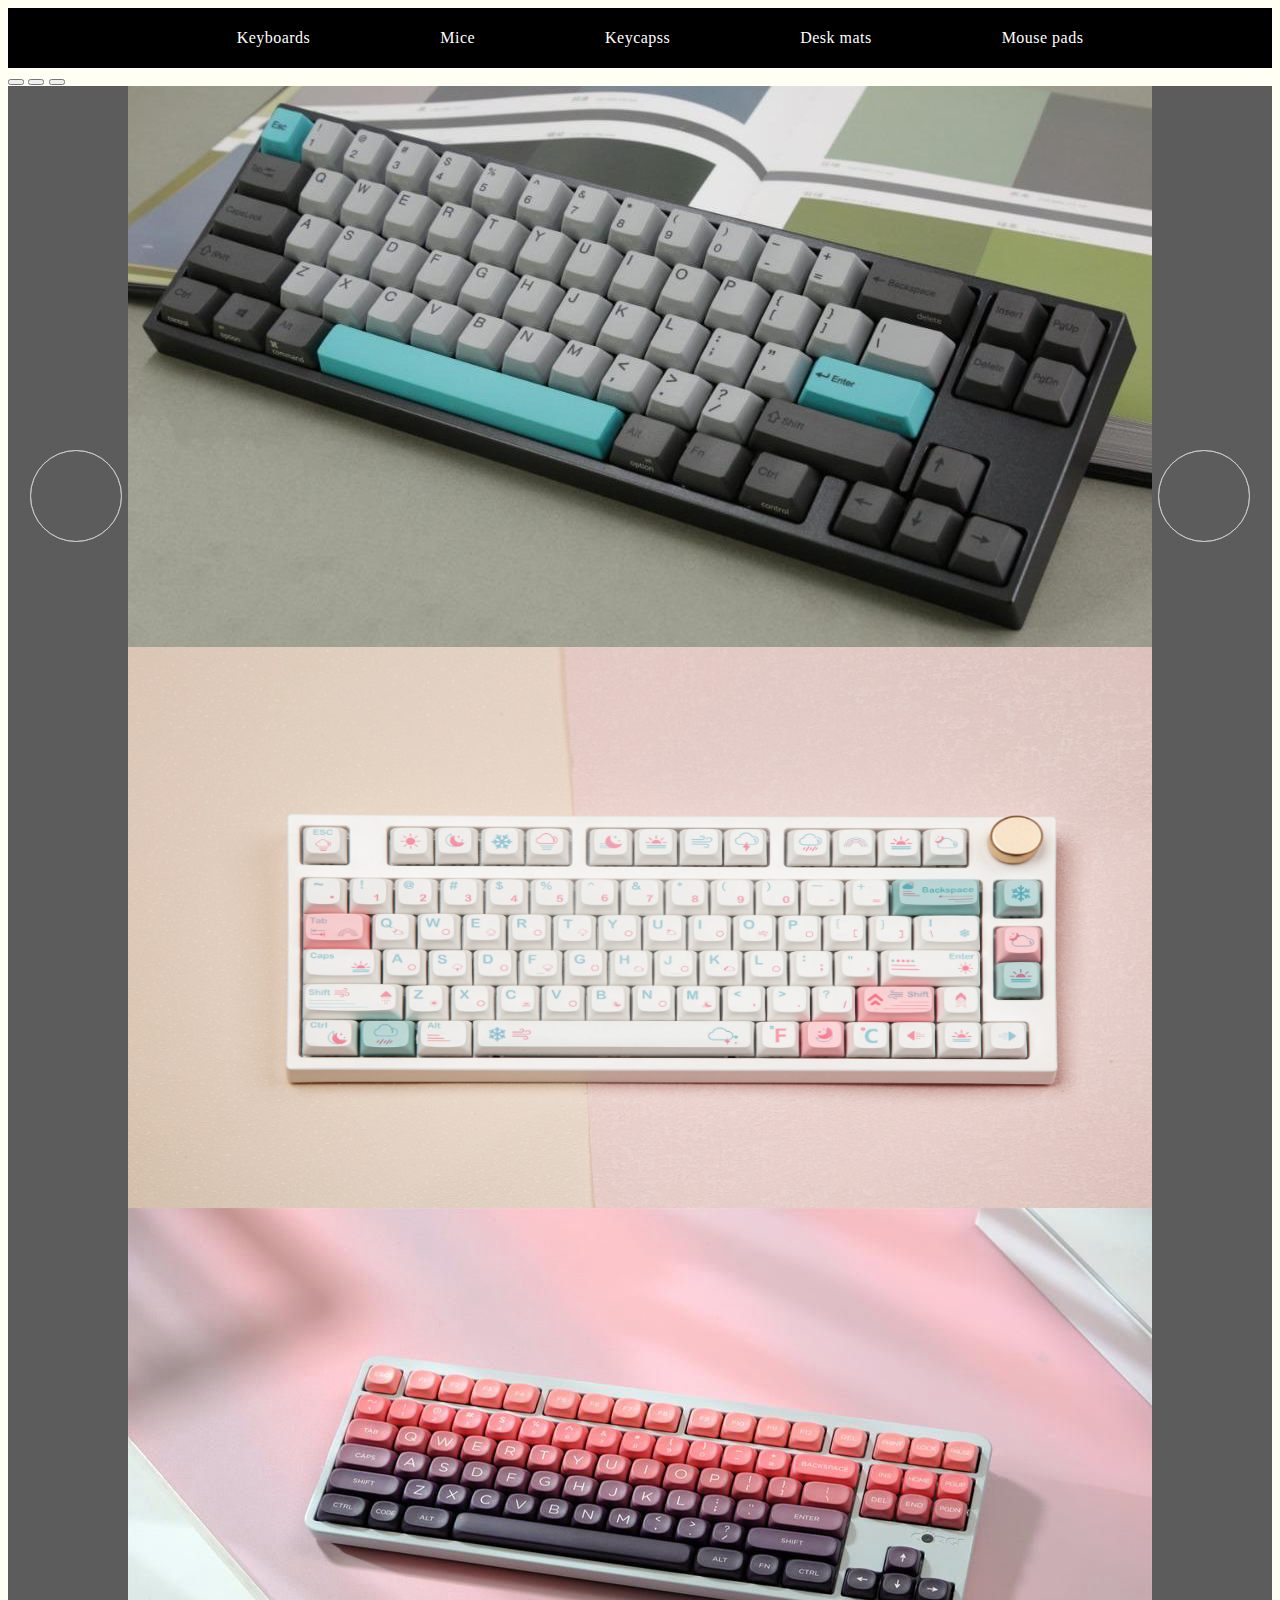
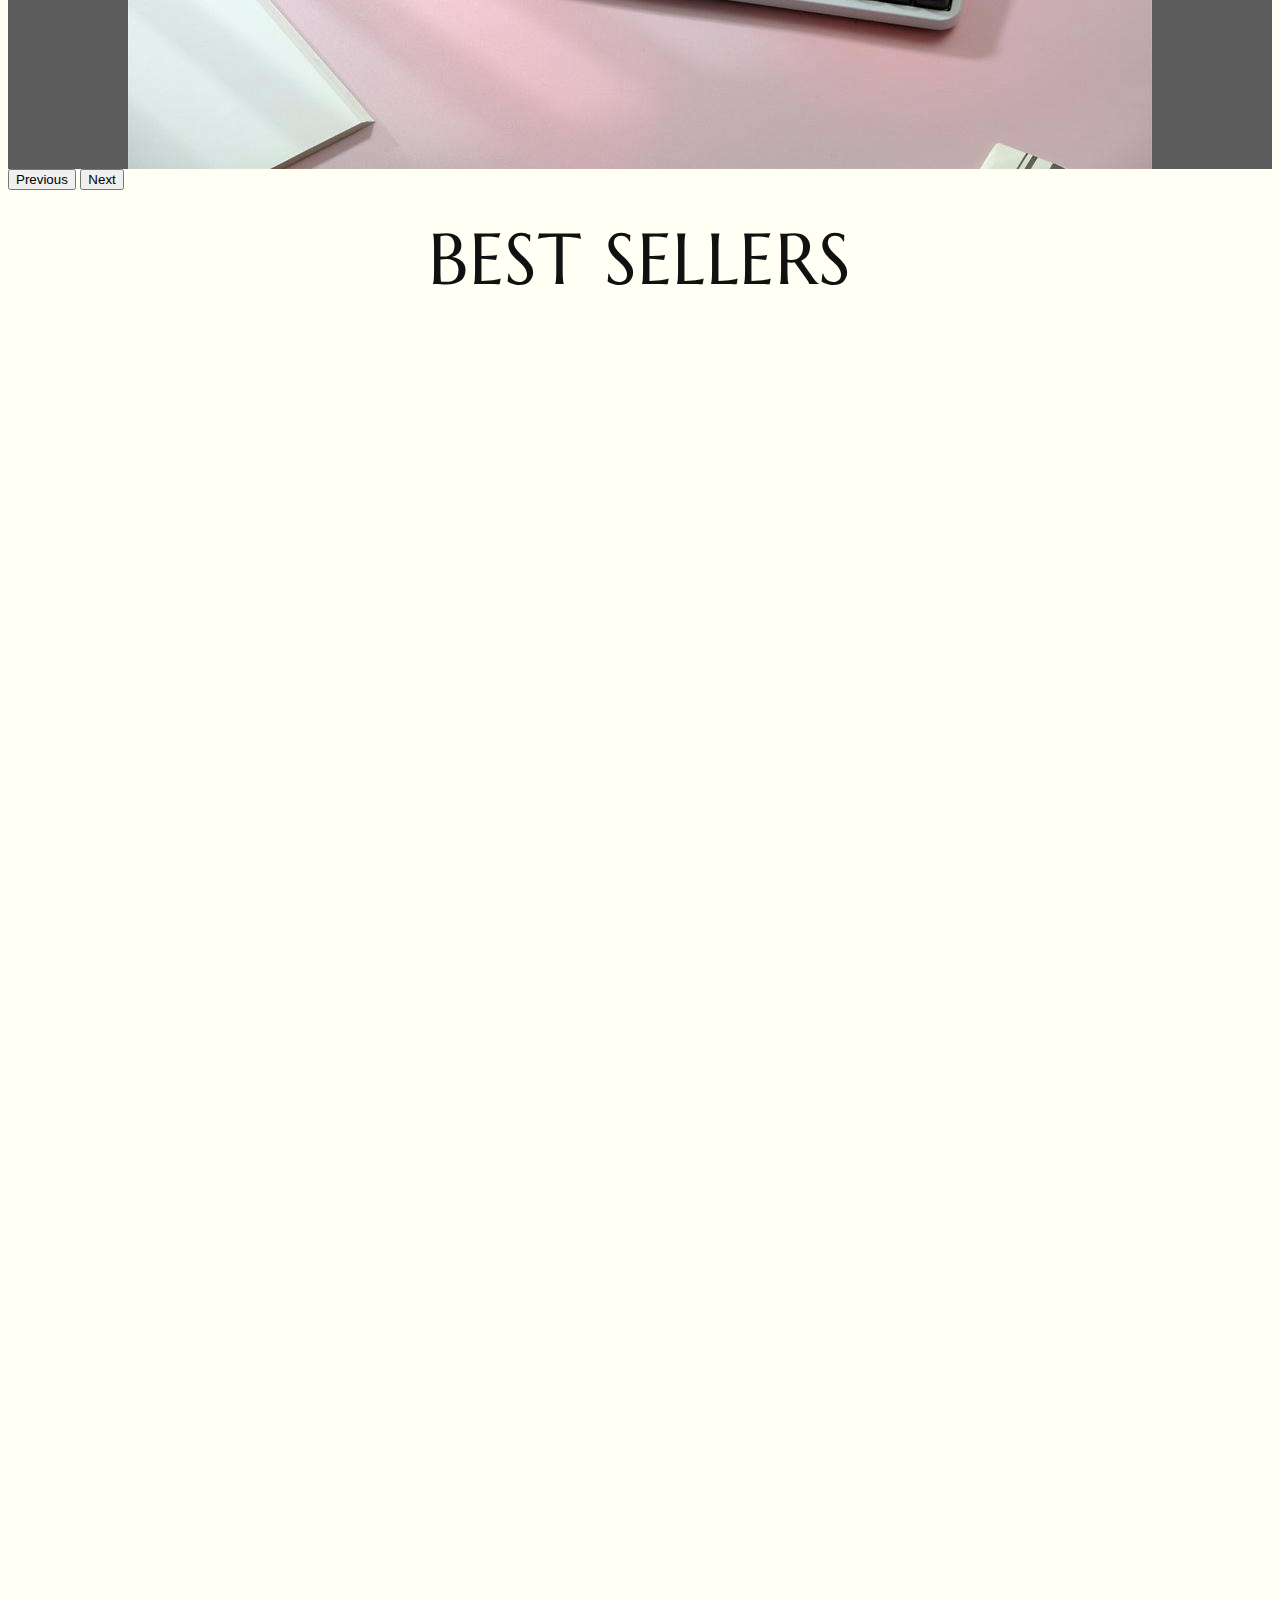
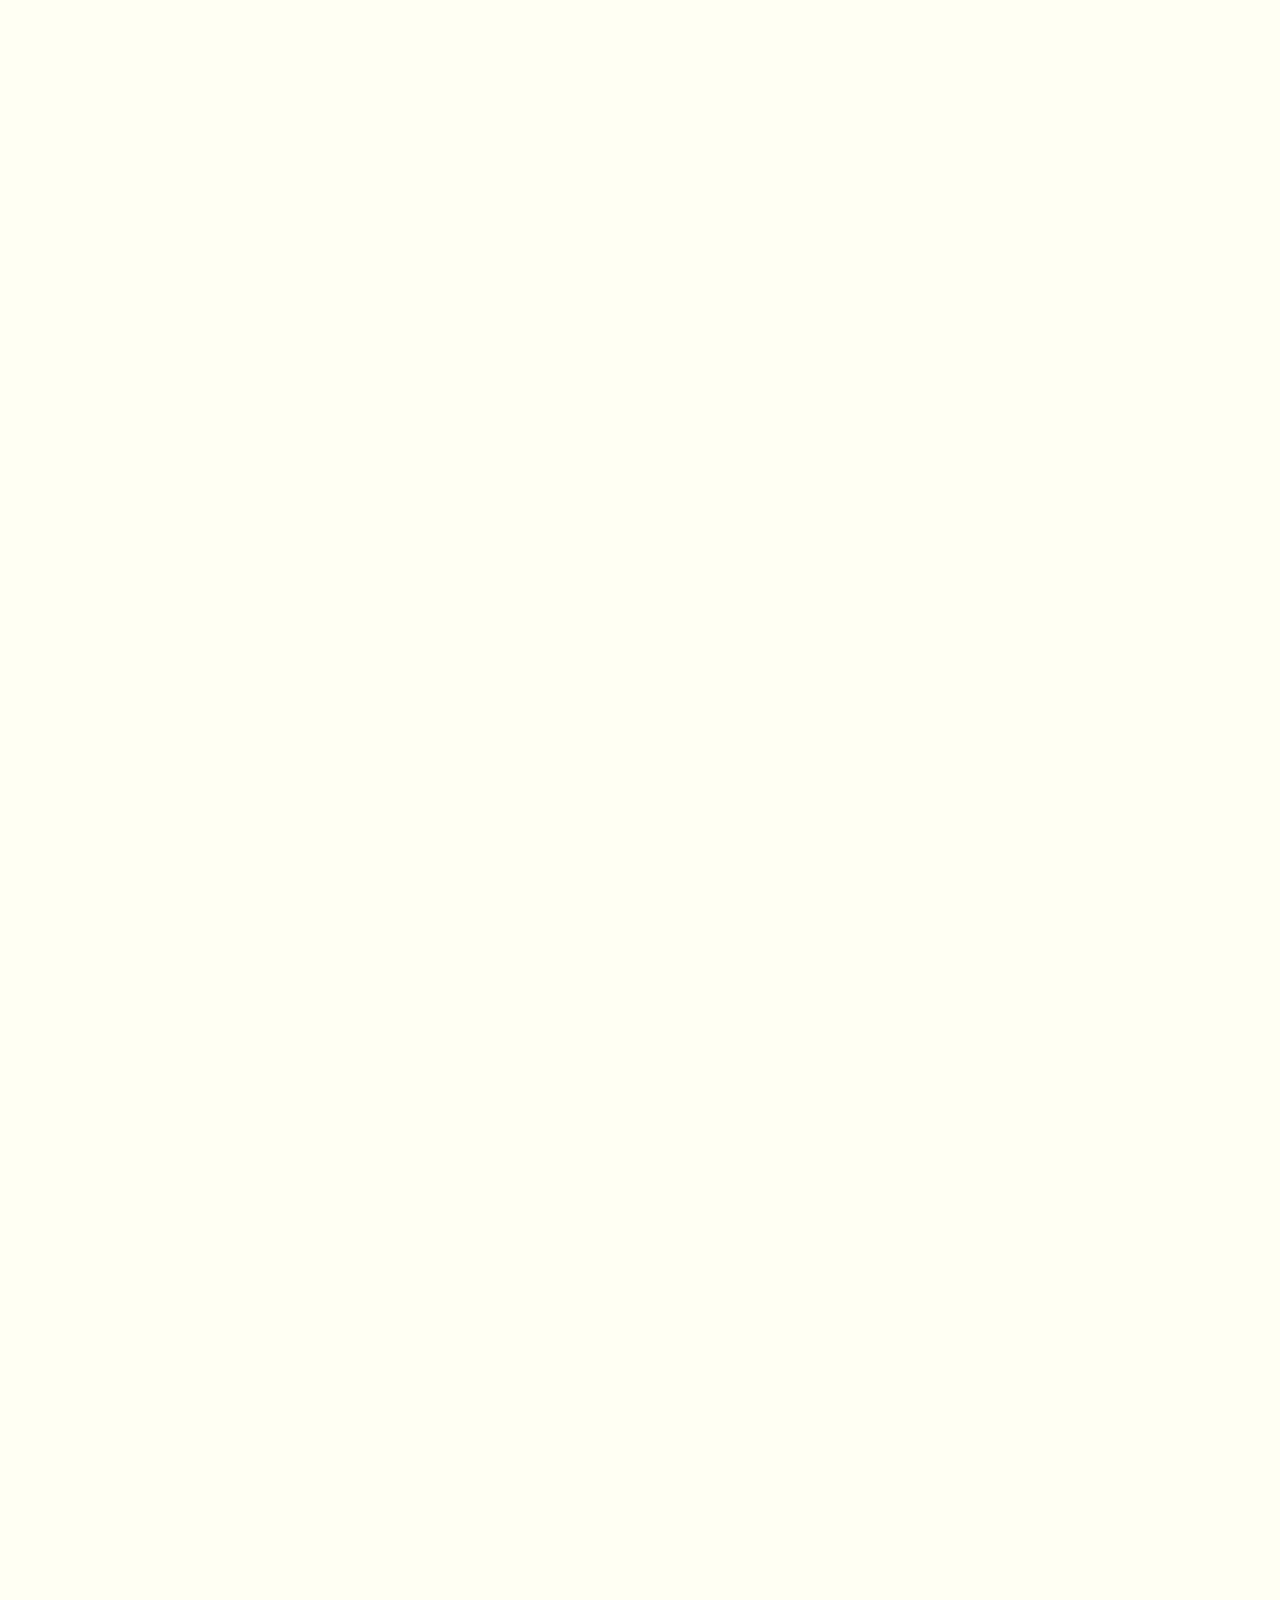
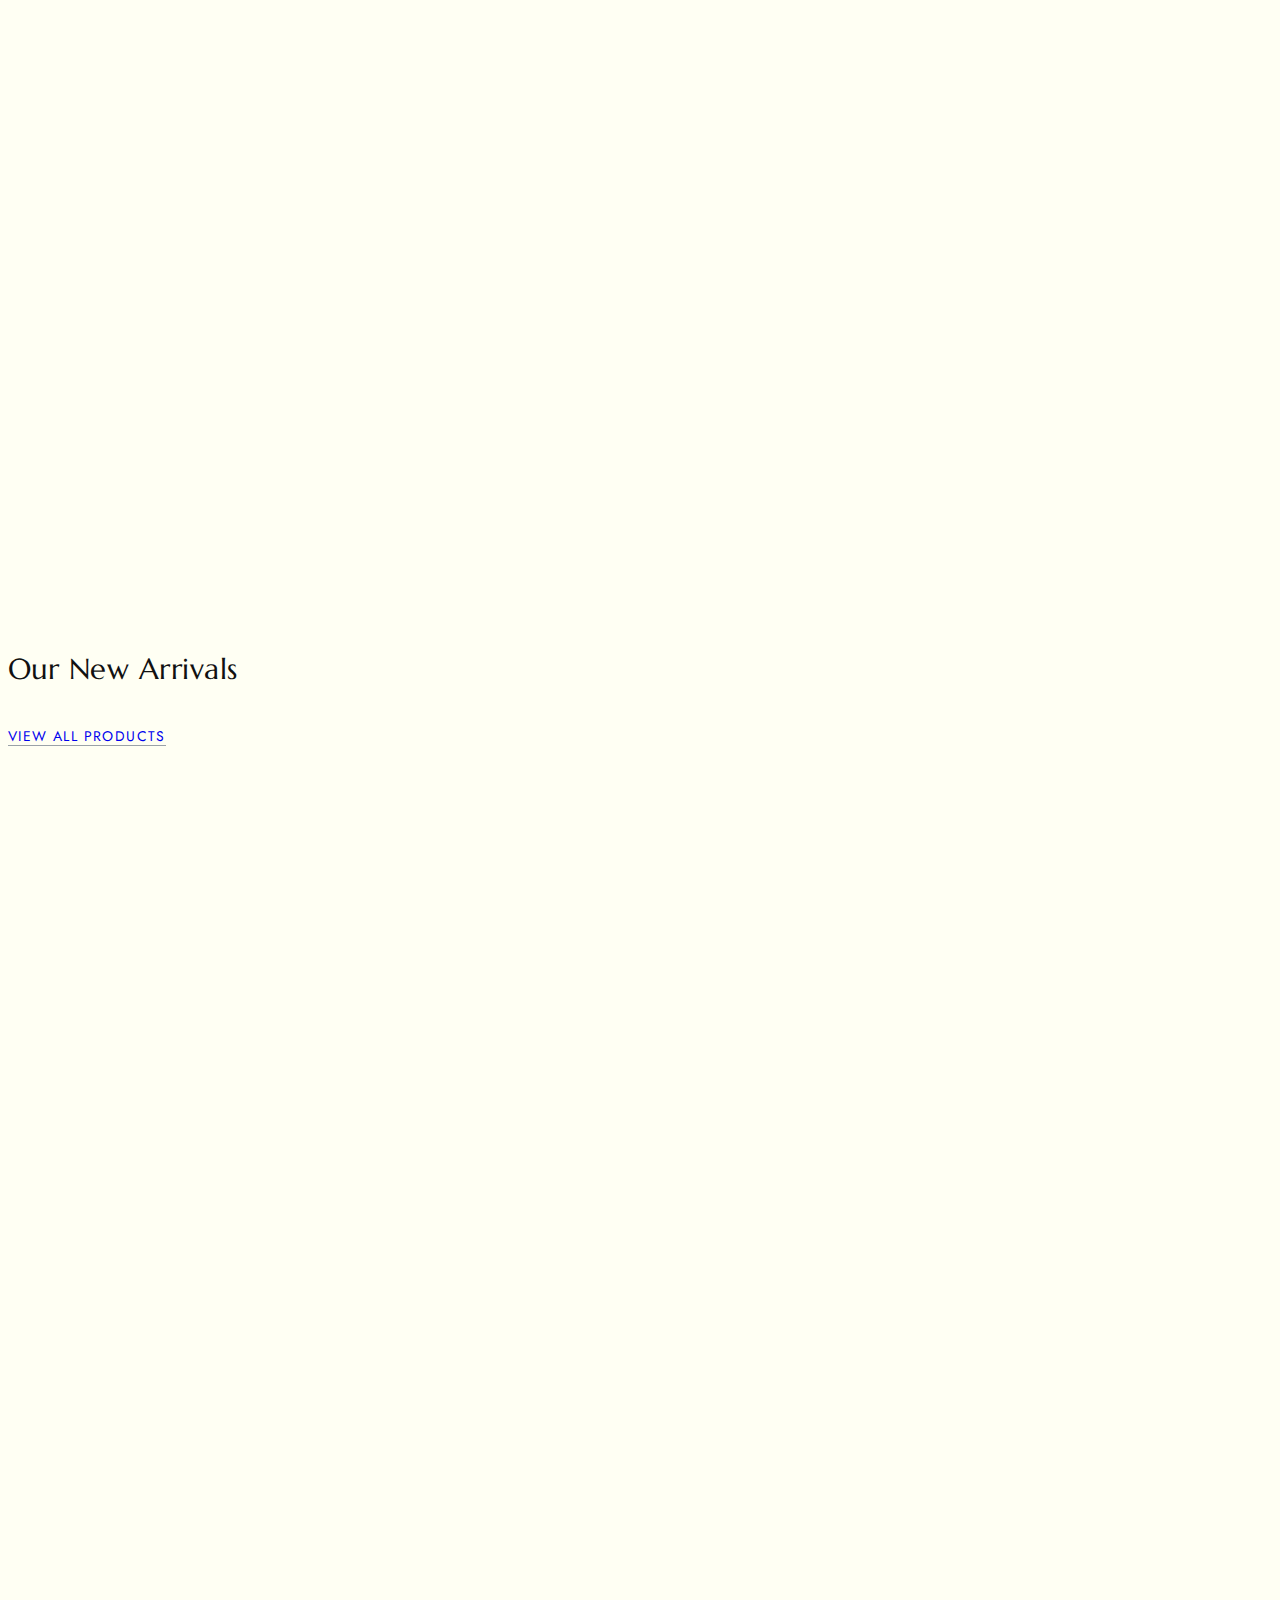
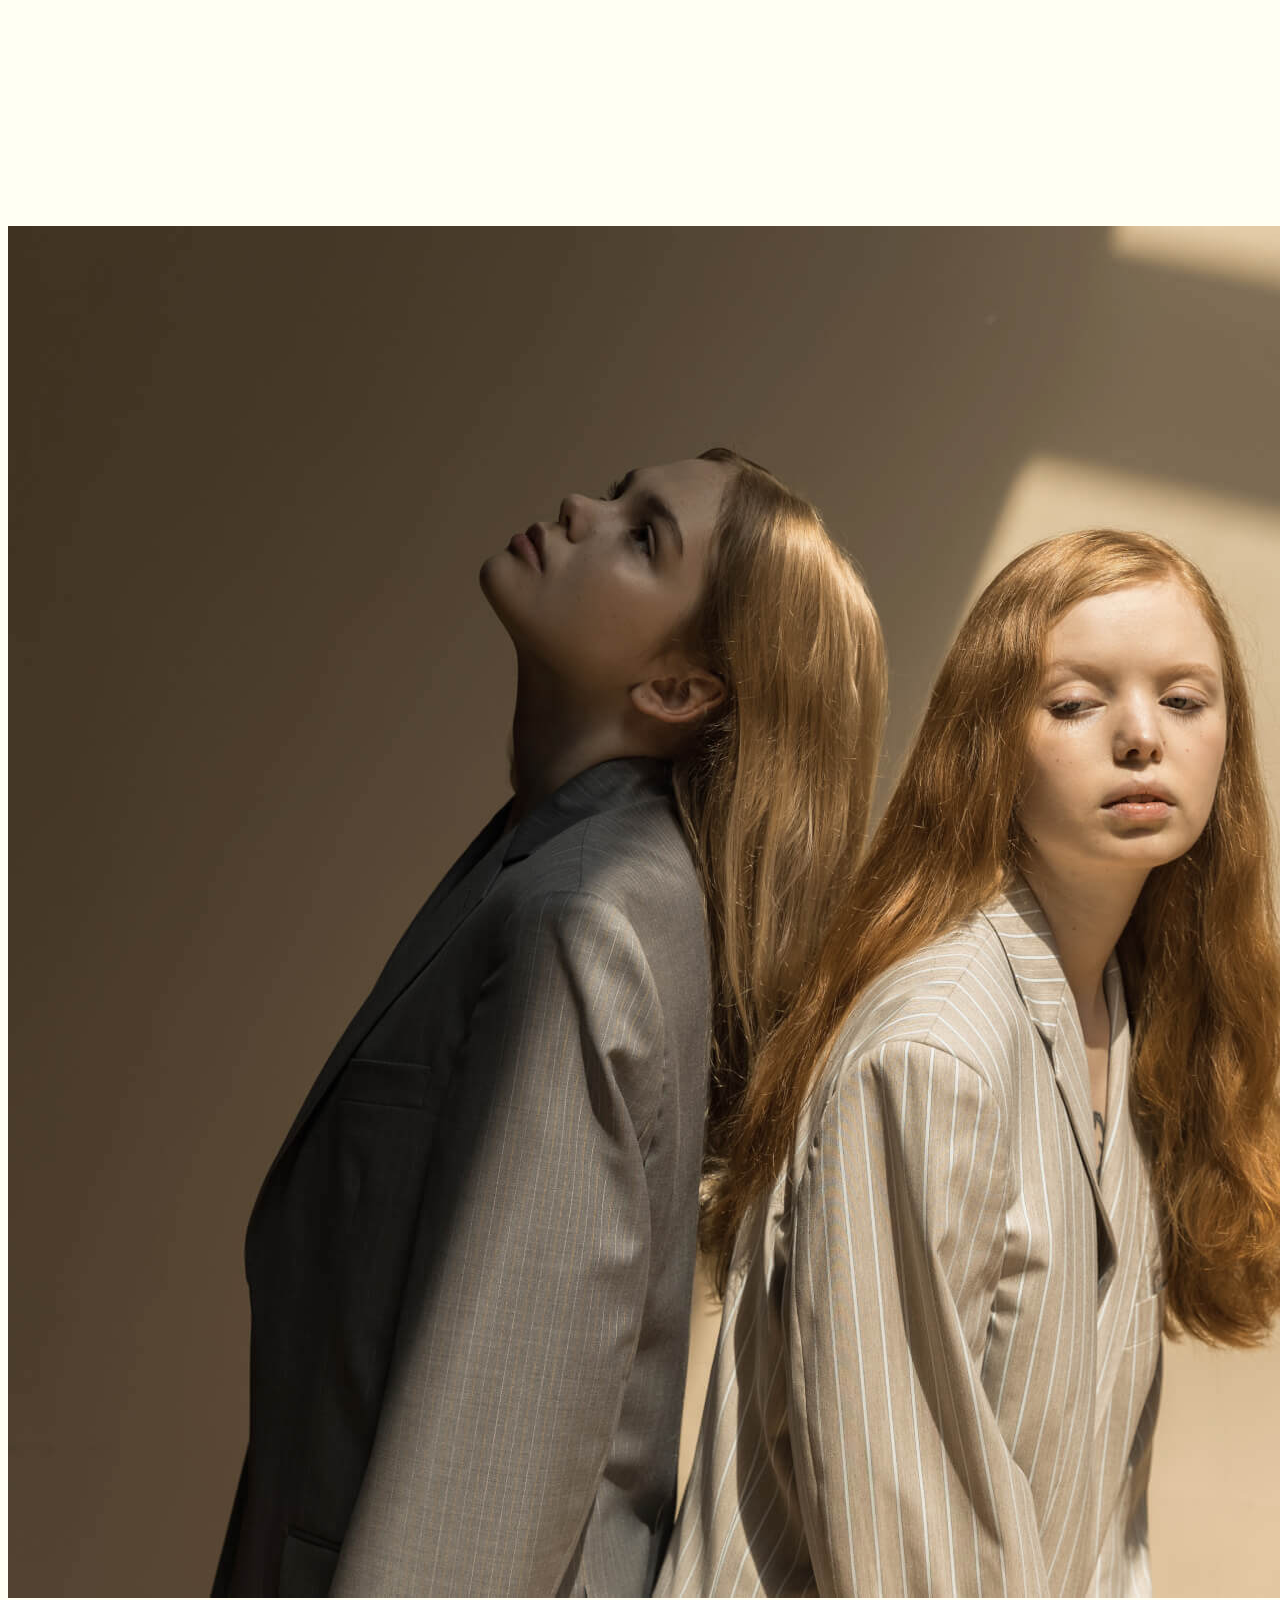
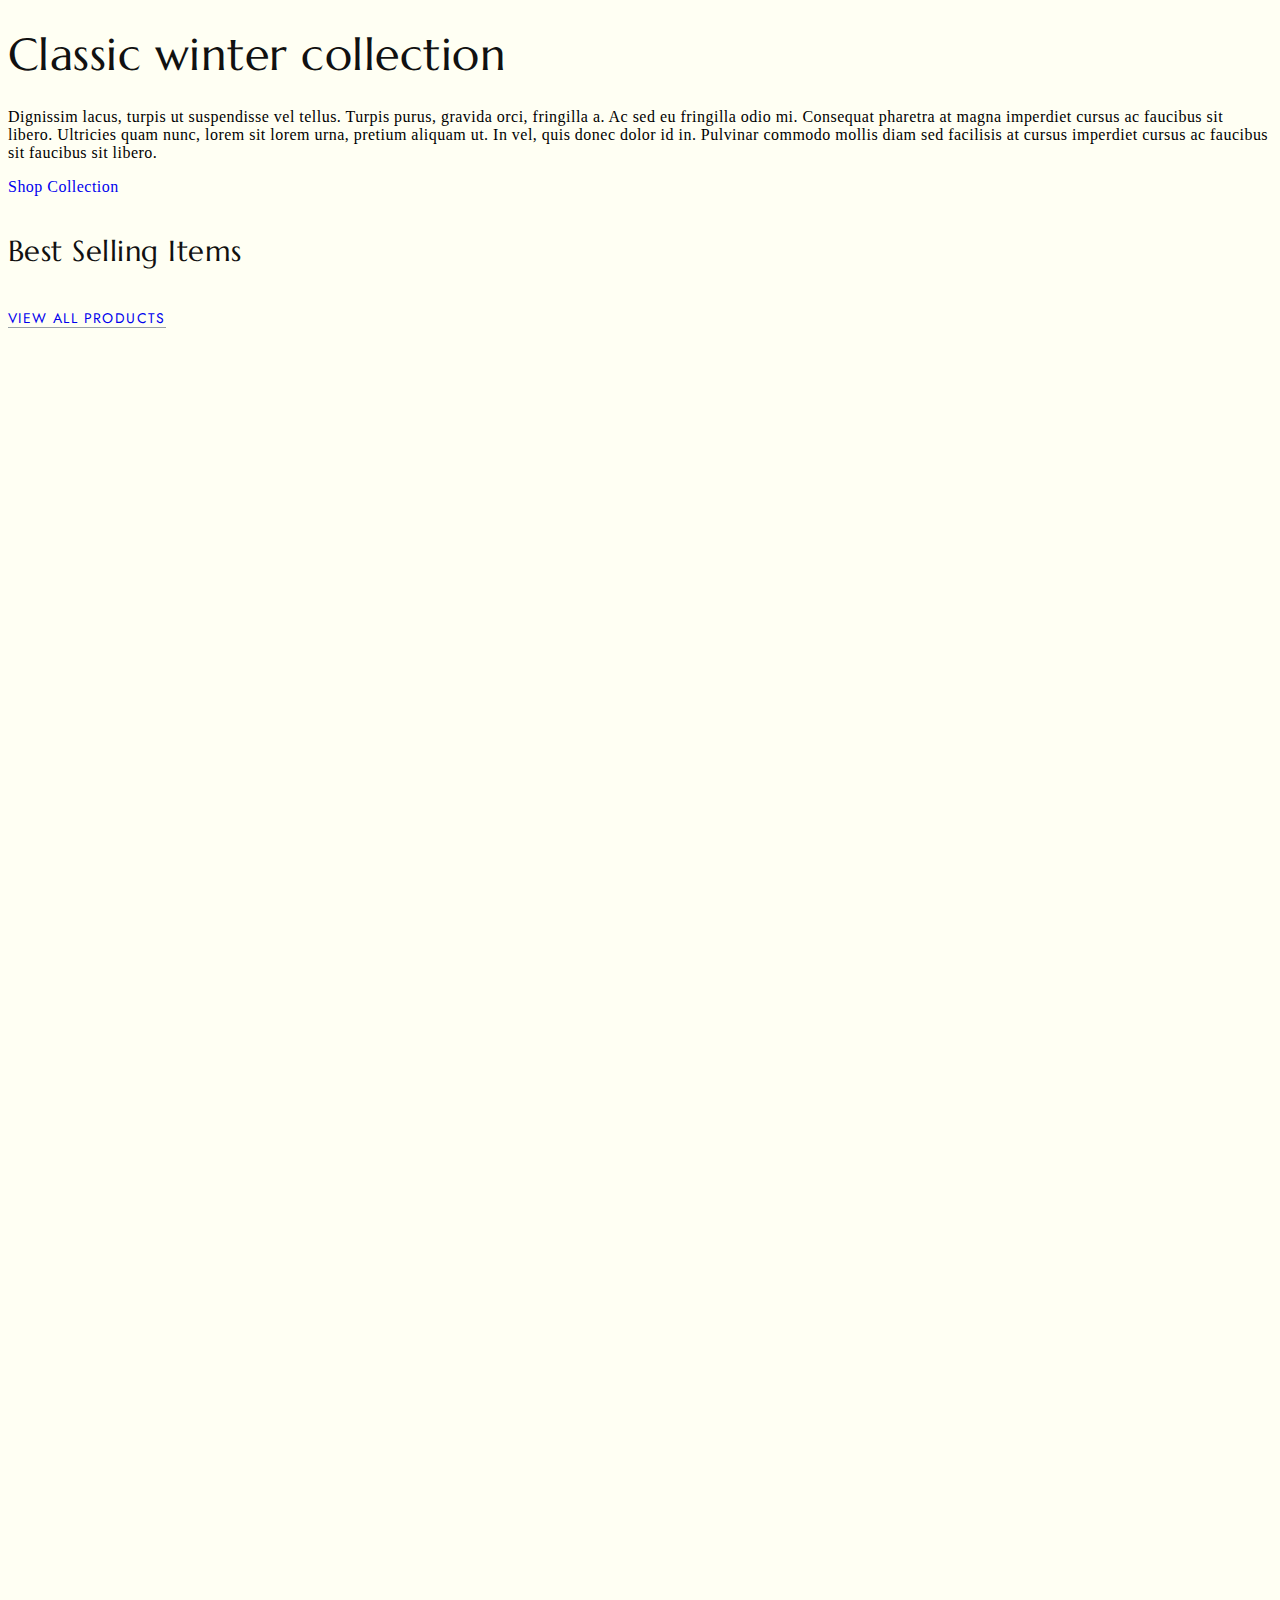
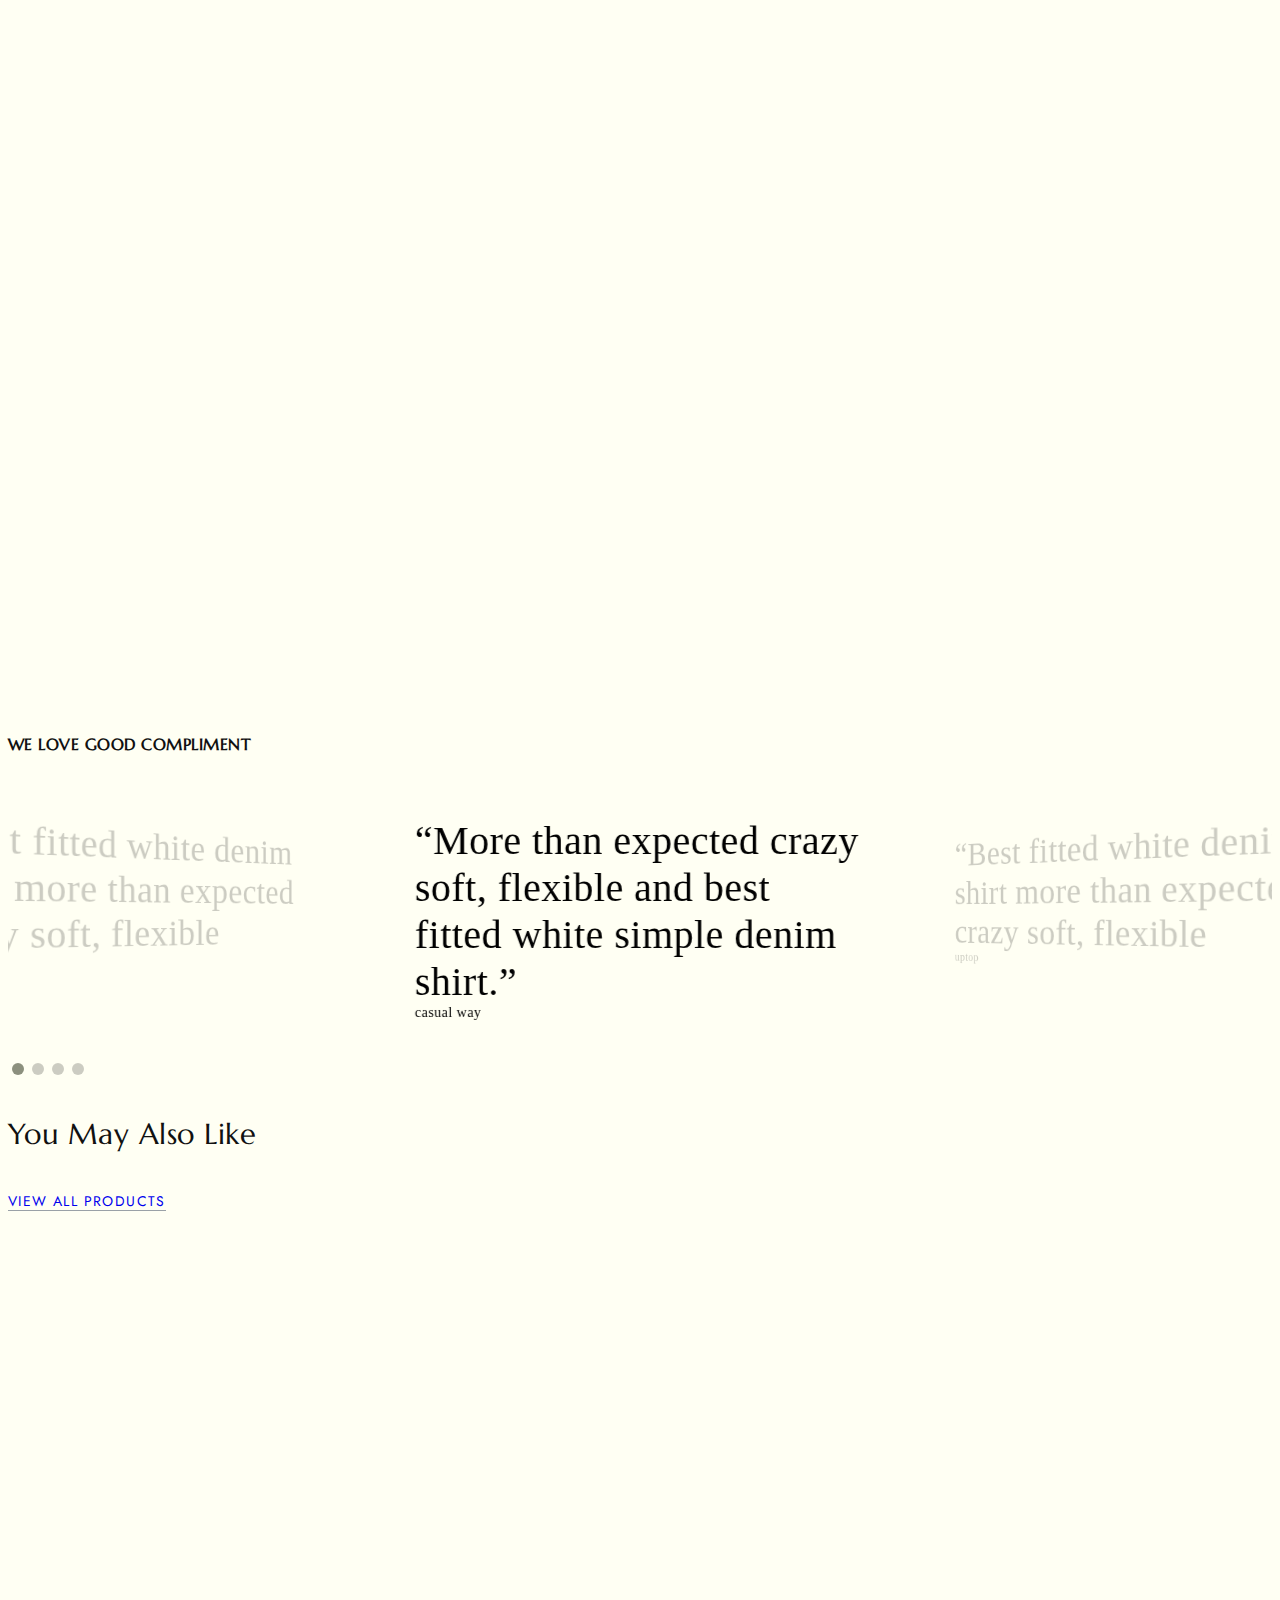
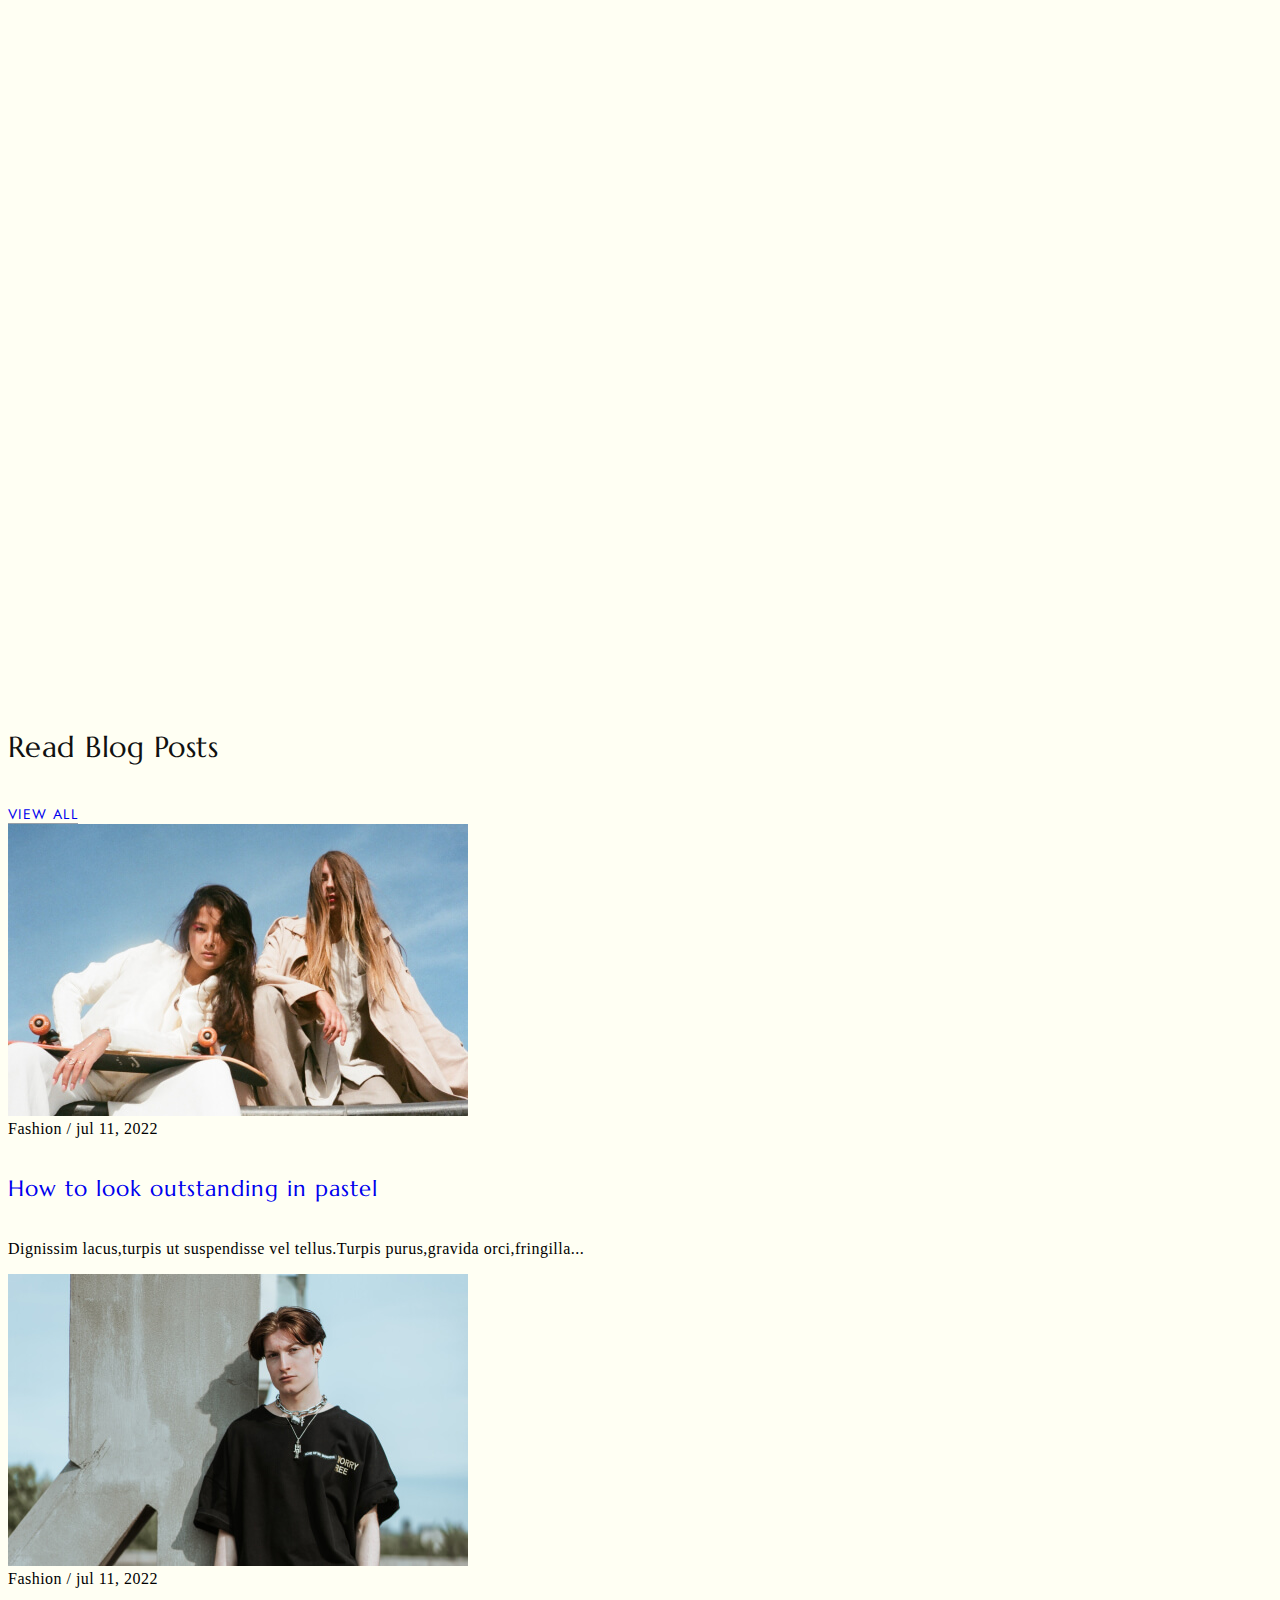
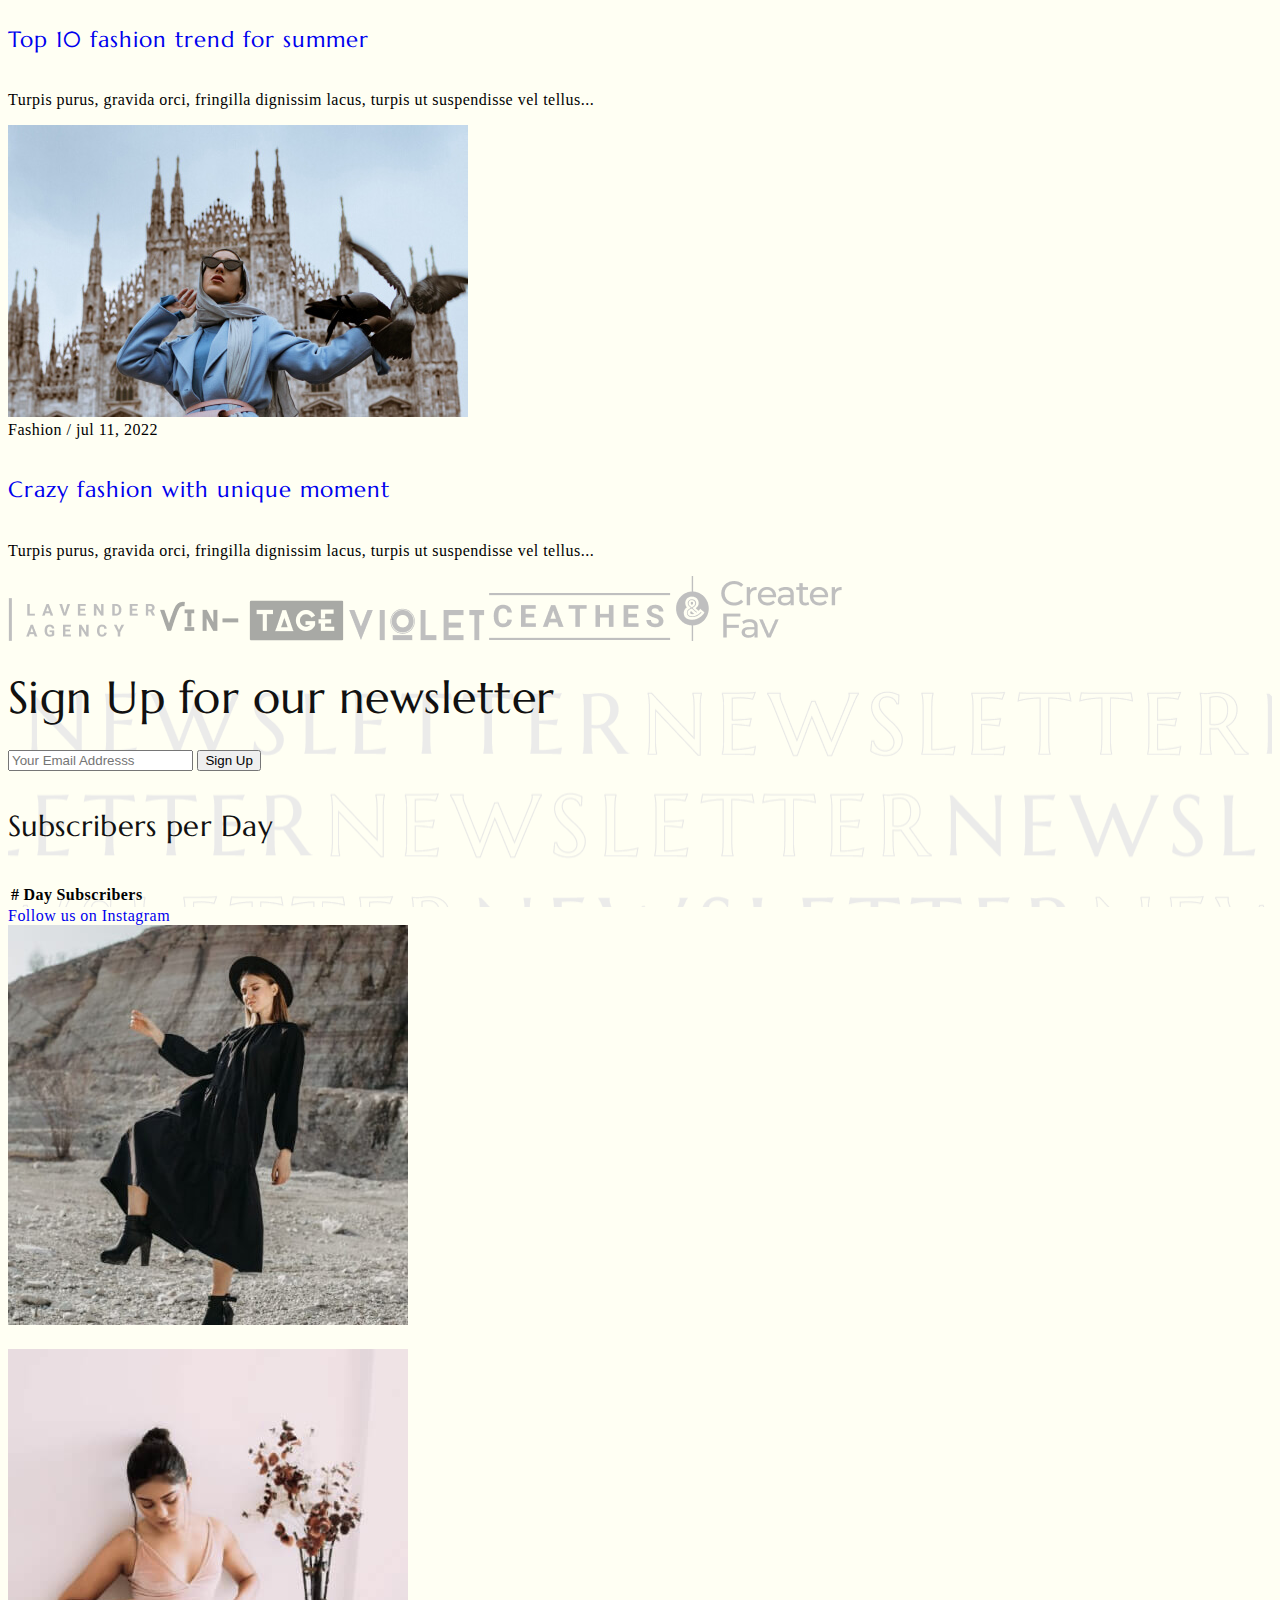
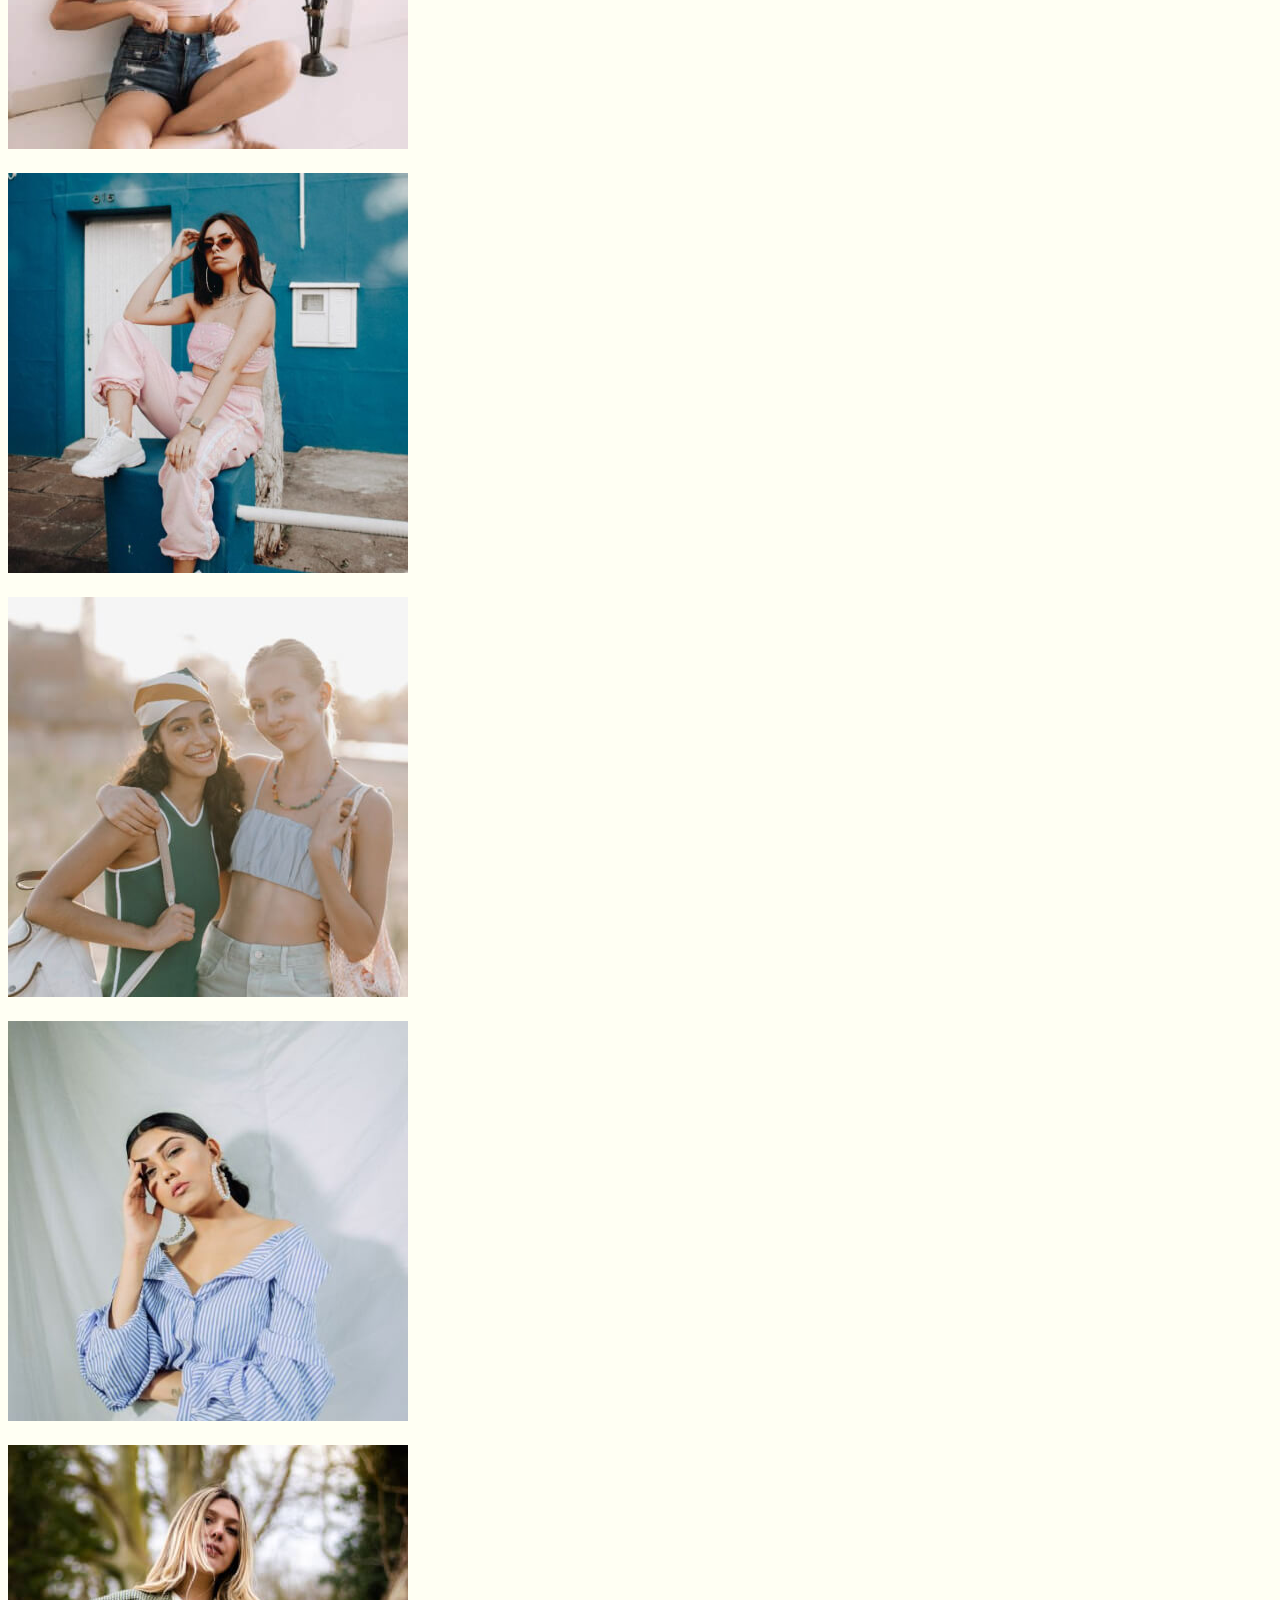
==== commit 5cced933: "heading done" ====
--- a/index.html
+++ b/index.html
@@ -38,7 +38,7 @@
     </nav>
   </header>
 
-  <div id="myCarousel" class="carousel slide mb-6" data-bs-ride="carousel">
+  <div id="myCarousel" class="carousel slide mb-6" data-bs-ride="carousel" data-bs-interval="3000">
     <div class="carousel-indicators">
       <button type="button" data-bs-target="#myCarousel" data-bs-slide-to="0" class="active" aria-current="true"
         aria-label="Slide 1"></button>
@@ -47,47 +47,26 @@
     </div>
 
     <div class="carousel-inner">
+
       <div class="carousel-item active">
-        <svg class="bd-placeholder-img" width="100%" height="100%" xmlns="http://www.w3.org/2000/svg" aria-hidden="true"
-          preserveAspectRatio="xMidYMid slice" focusable="false">
-          <rect width="100%" height="100%" fill="var(--bs-secondary-color)" />
-        </svg>
-        <div class="container">
-          <div class="carousel-caption text-start">
-            <h1>Example headline.</h1>
-            <p class="opacity-75">Some representative placeholder content for the first slide of the carousel.</p>
-            <p><a class="btn btn-lg btn-primary" href="#">Sign up today</a></p>
-          </div>
-        </div>
+        <div class ="d">
+          <img src="images/techDeg/key2.jpeg" alt="Slide 1" aria-hidden="true">
+        </div>    
+
       </div>
 
       <div class="carousel-item">
-        <svg class="bd-placeholder-img" width="100%" height="100%" xmlns="http://www.w3.org/2000/svg" aria-hidden="true"
-          preserveAspectRatio="xMidYMid slice" focusable="false">
-          <rect width="100%" height="100%" fill="var(--bs-secondary-color)" />
-        </svg>
-        <div class="container">
-          <div class="carousel-caption">
-            <h1>Another example headline.</h1>
-            <p>Some representative placeholder content for the second slide of the carousel.</p>
-            <p><a class="btn btn-lg btn-primary" href="#">Learn more</a></p>
-          </div>
+        <div class="d">
+          <img src="images/techDeg/key5.png" alt="" width="1024px" height="561">
         </div>
       </div>
 
       <div class="carousel-item">
-        <svg class="bd-placeholder-img" width="100%" height="100%" xmlns="http://www.w3.org/2000/svg" aria-hidden="true"
-          preserveAspectRatio="xMidYMid slice" focusable="false">
-          <rect width="100%" height="100%" fill="var(--bs-secondary-color)" />
-        </svg>
-        <div class="container">
-          <div class="carousel-caption text-end">
-            <h1>One more for good measure.</h1>
-            <p>Some representative placeholder content for the third slide of this carousel.</p>
-            <p><a class="btn btn-lg btn-primary" href="#">Browse gallery</a></p>
-          </div>
-        </div>
-      </div>
+        <div class="d">
+          <img src="images/techDeg/key4.png" alt="">
+        </div>
+      </div>
+
     </div>
 
     <button class="carousel-control-prev" type="button" data-bs-target="#myCarousel" data-bs-slide="prev">
@@ -1116,6 +1095,10 @@
   <script src="https://cdn.jsdelivr.net/npm/swiper@9/swiper-bundle.min.js"></script>
   <script src="js/script.min.js"></script>
   <script src="js/main.js"></script>
+  <script src="https://cdn.jsdelivr.net/npm/bootstrap@5.3.0-alpha3/dist/js/bootstrap.bundle.min.js" integrity="sha384-ENjdO4Dr2bkBIFxQpeoTz1HIcje39Wm4jDKdf19U8gI4ddQ3GYNS7NTKfAdVQSZe" crossorigin="anonymous"></script>
+  <script src="https://code.jquery.com/jquery-3.6.0.min.js"></script>
+  <script src="https://cdn.jsdelivr.net/npm/bootstrap@5.3.0-alpha3/dist/js/bootstrap.bundle.min.js"></script>
+
 </body>
 
 </html>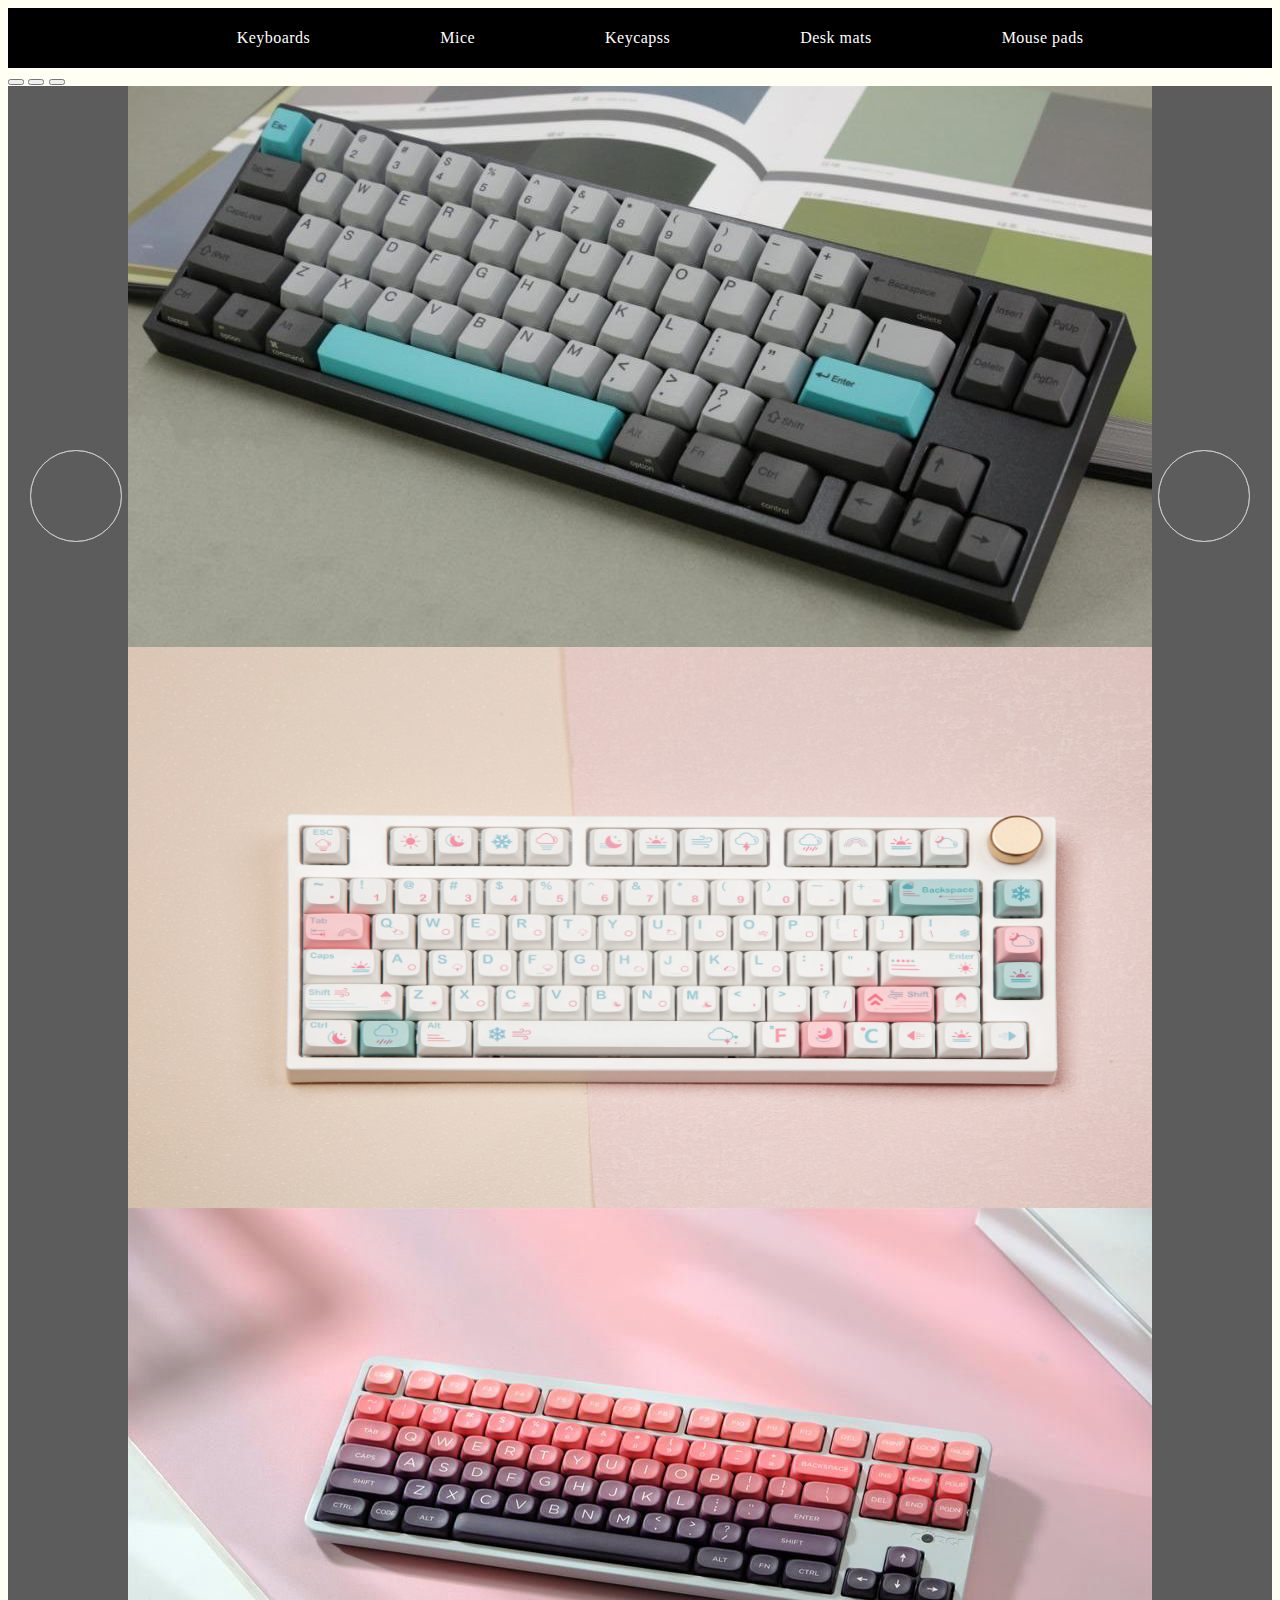
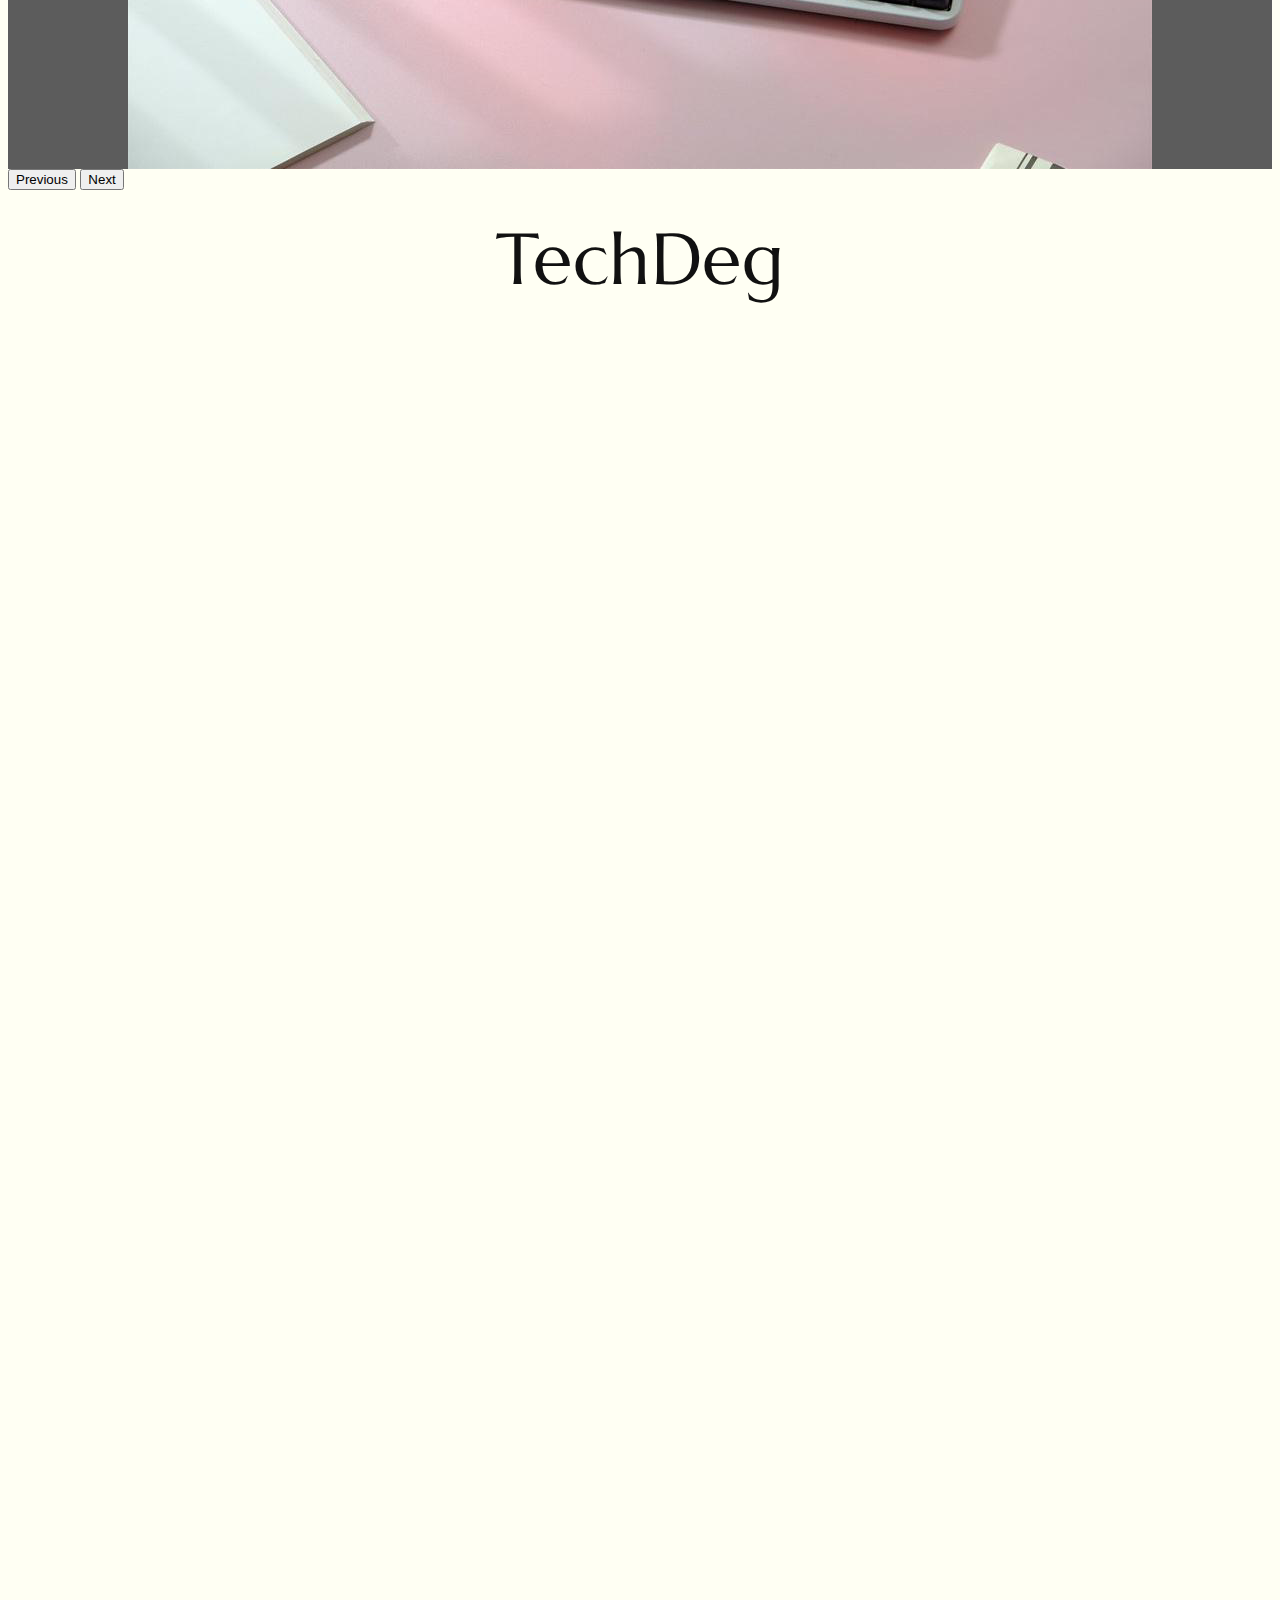
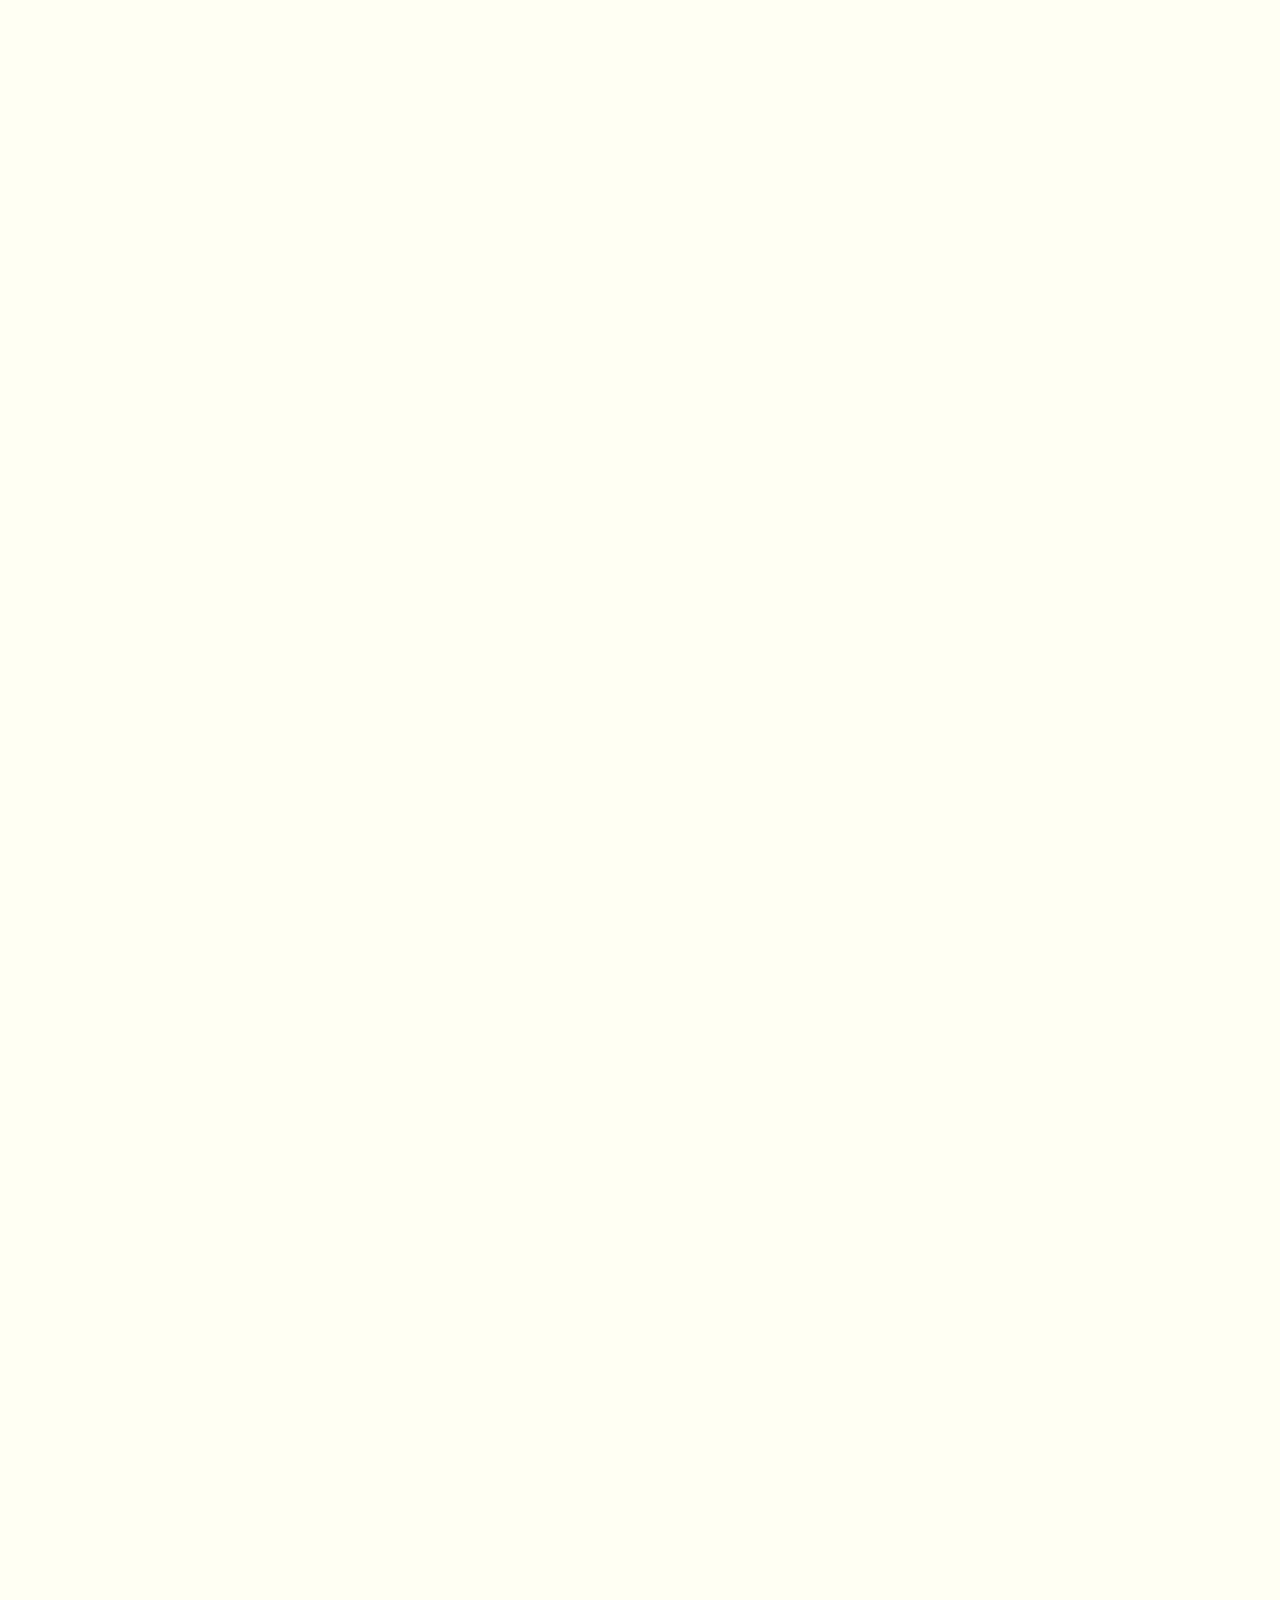
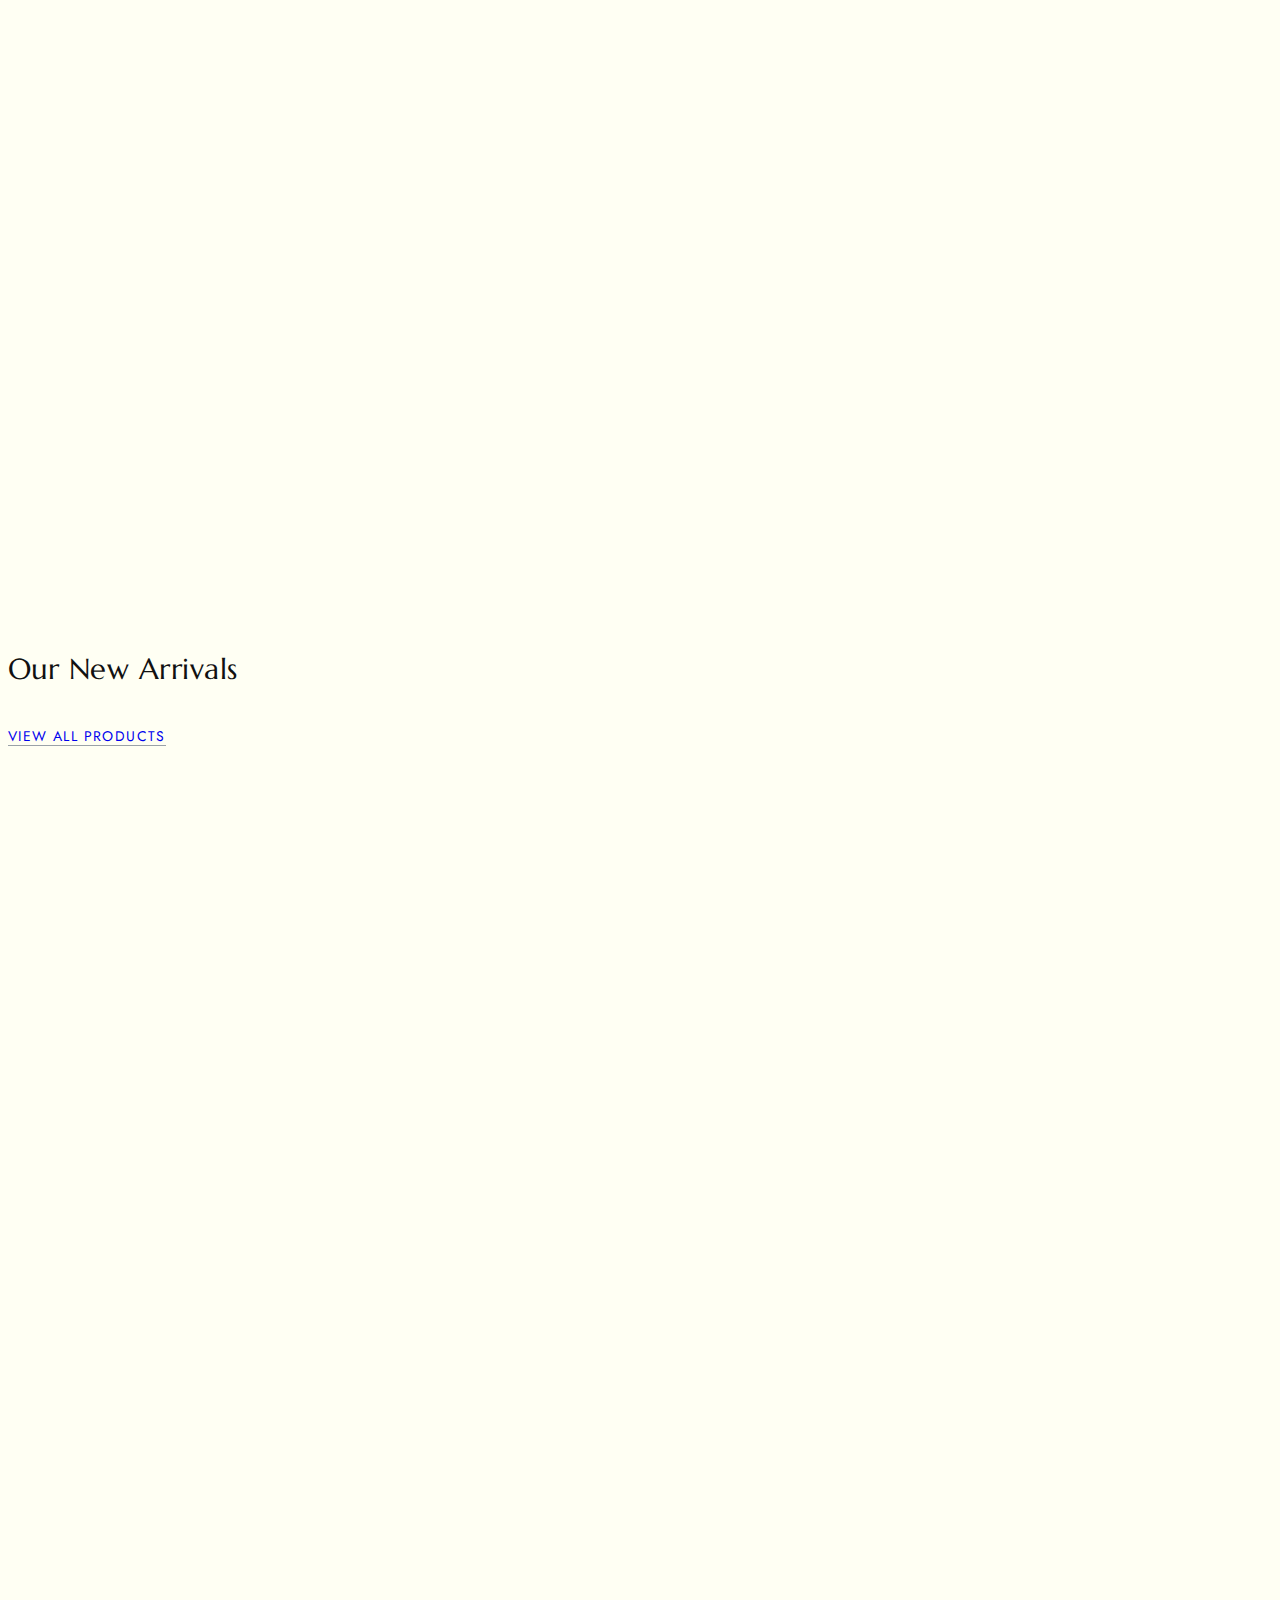
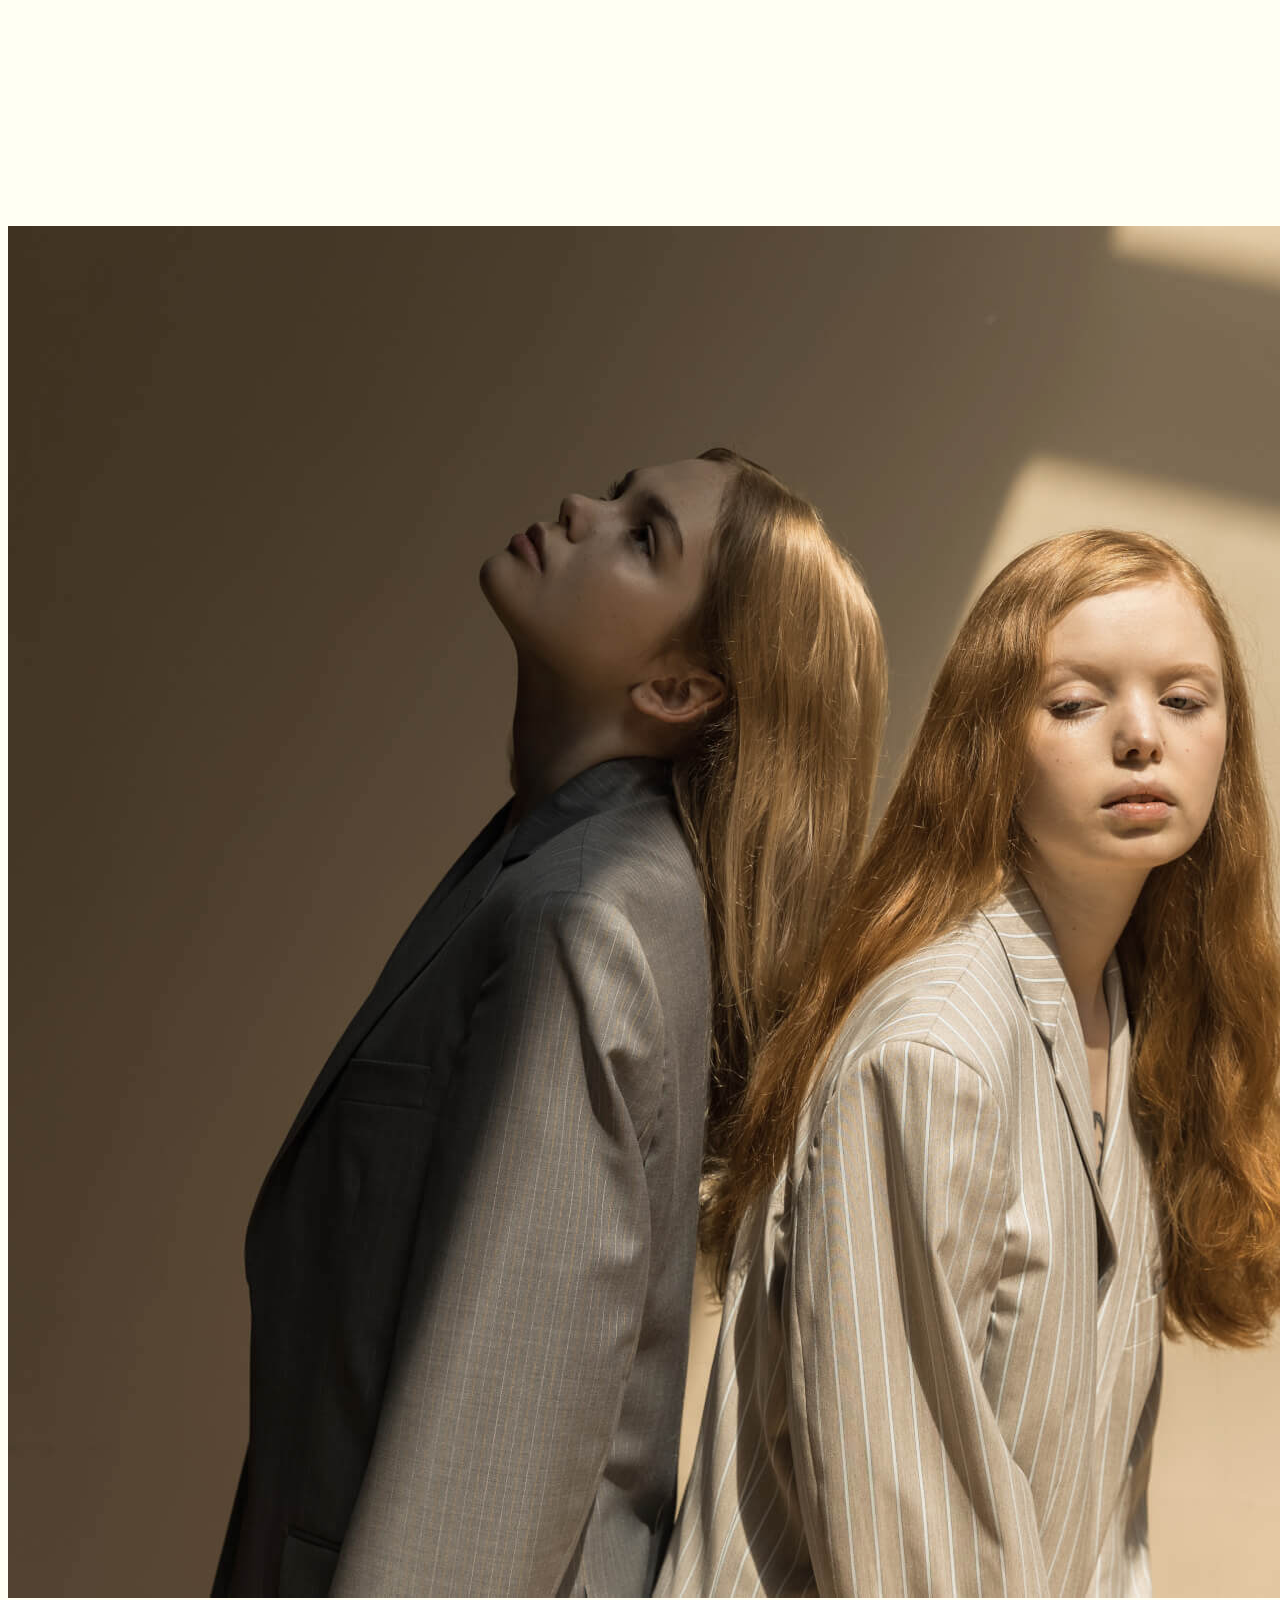
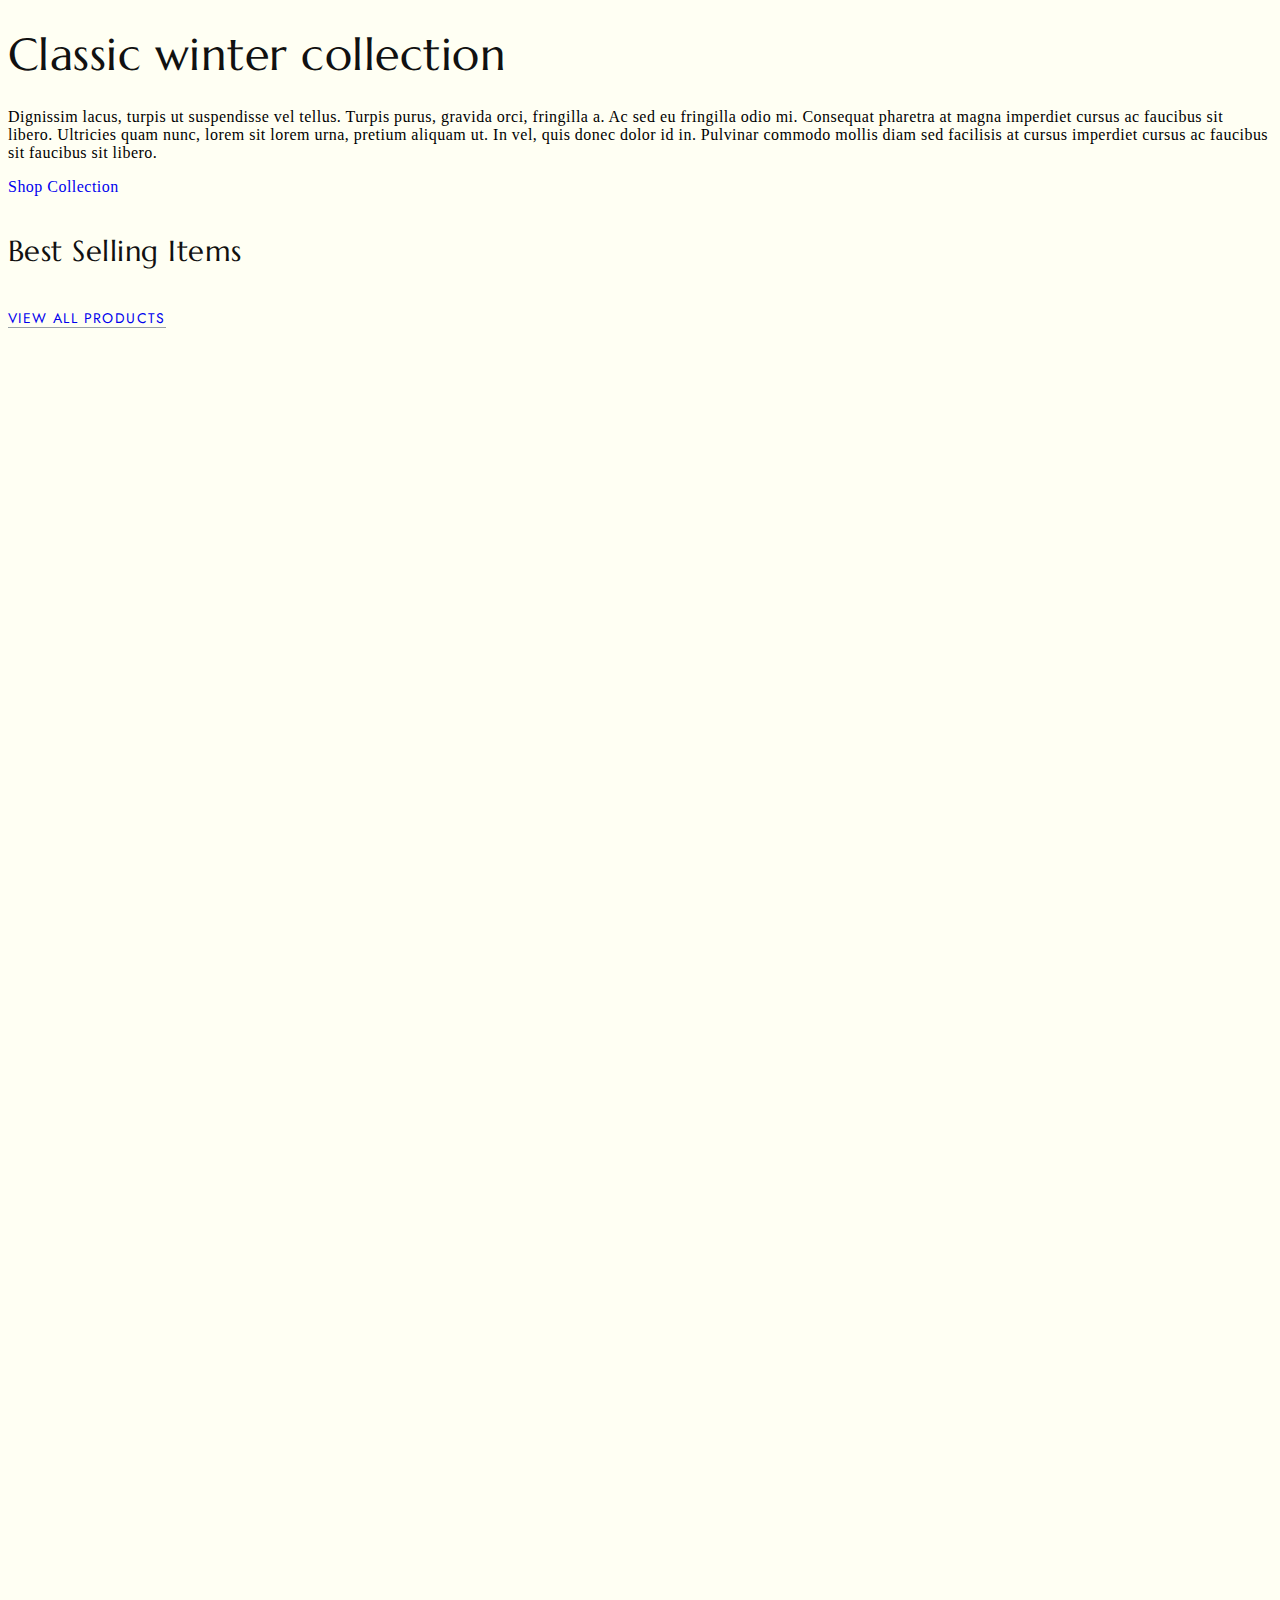
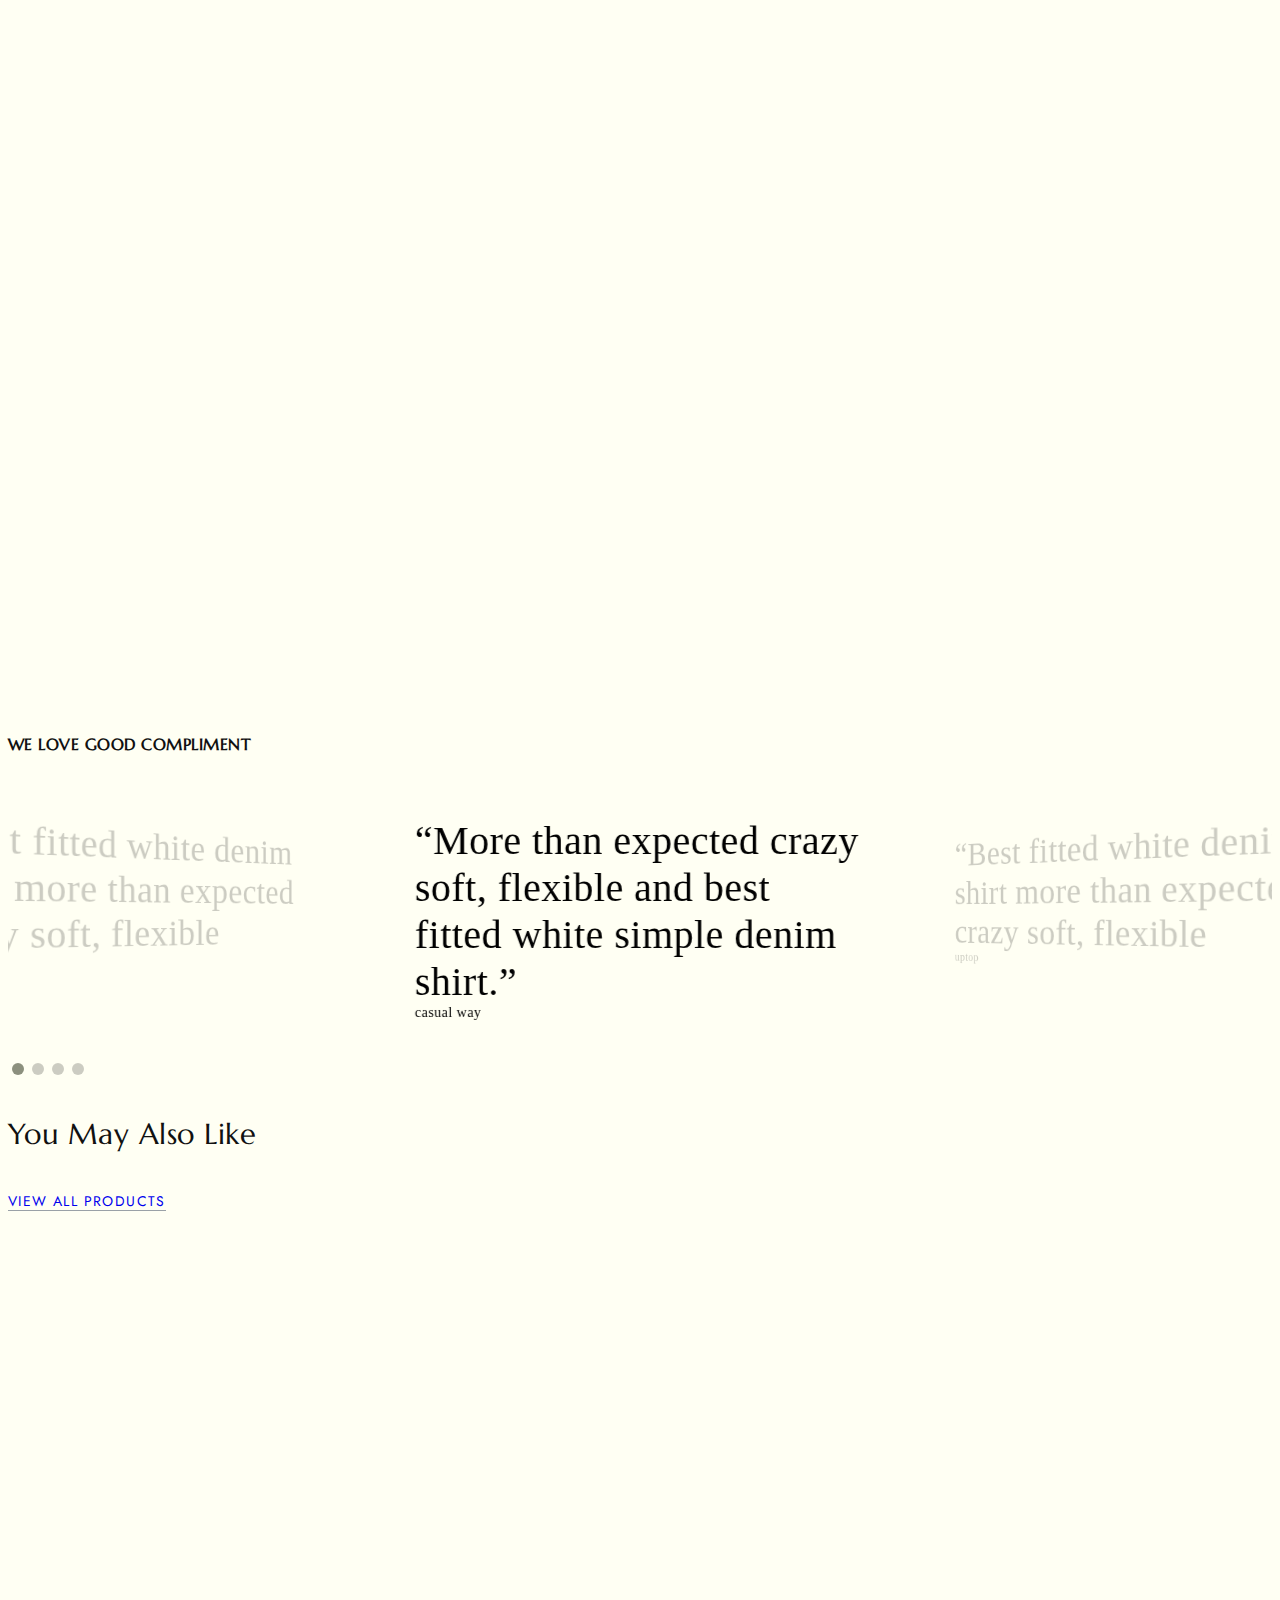
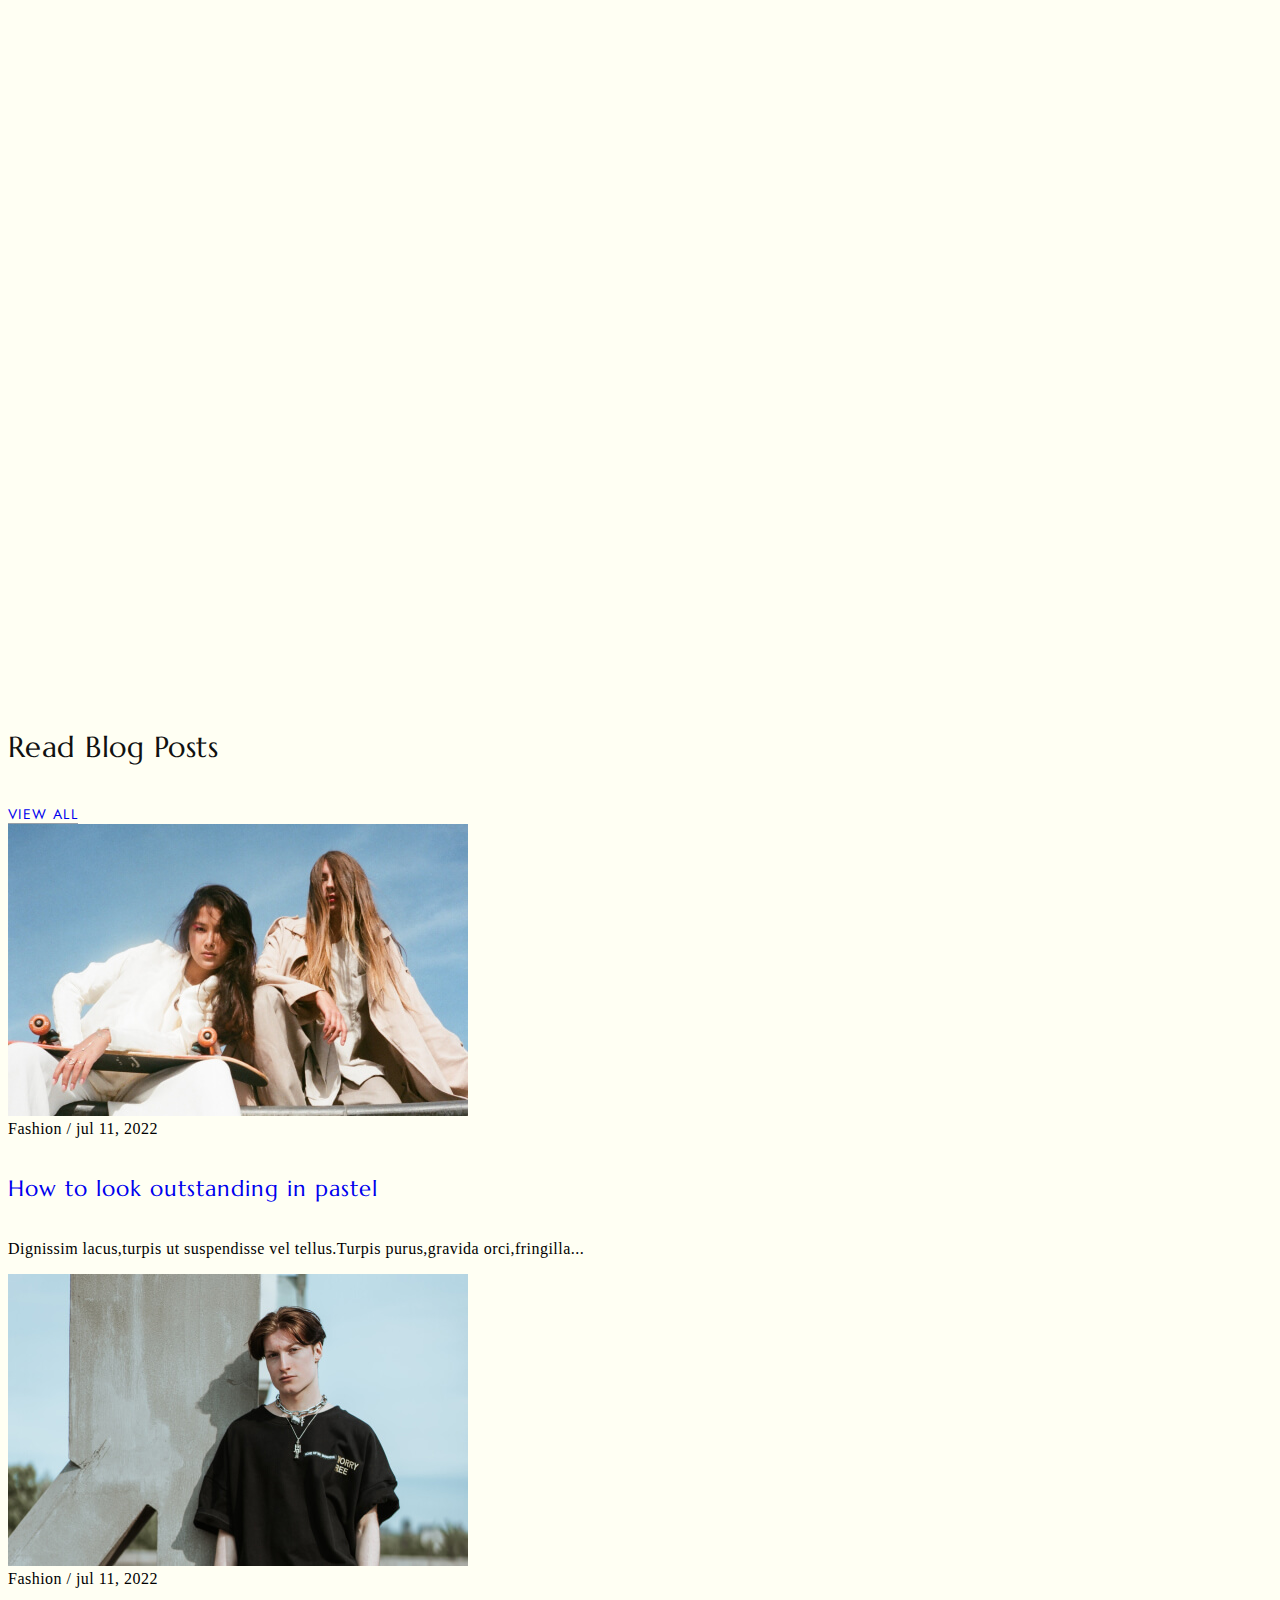
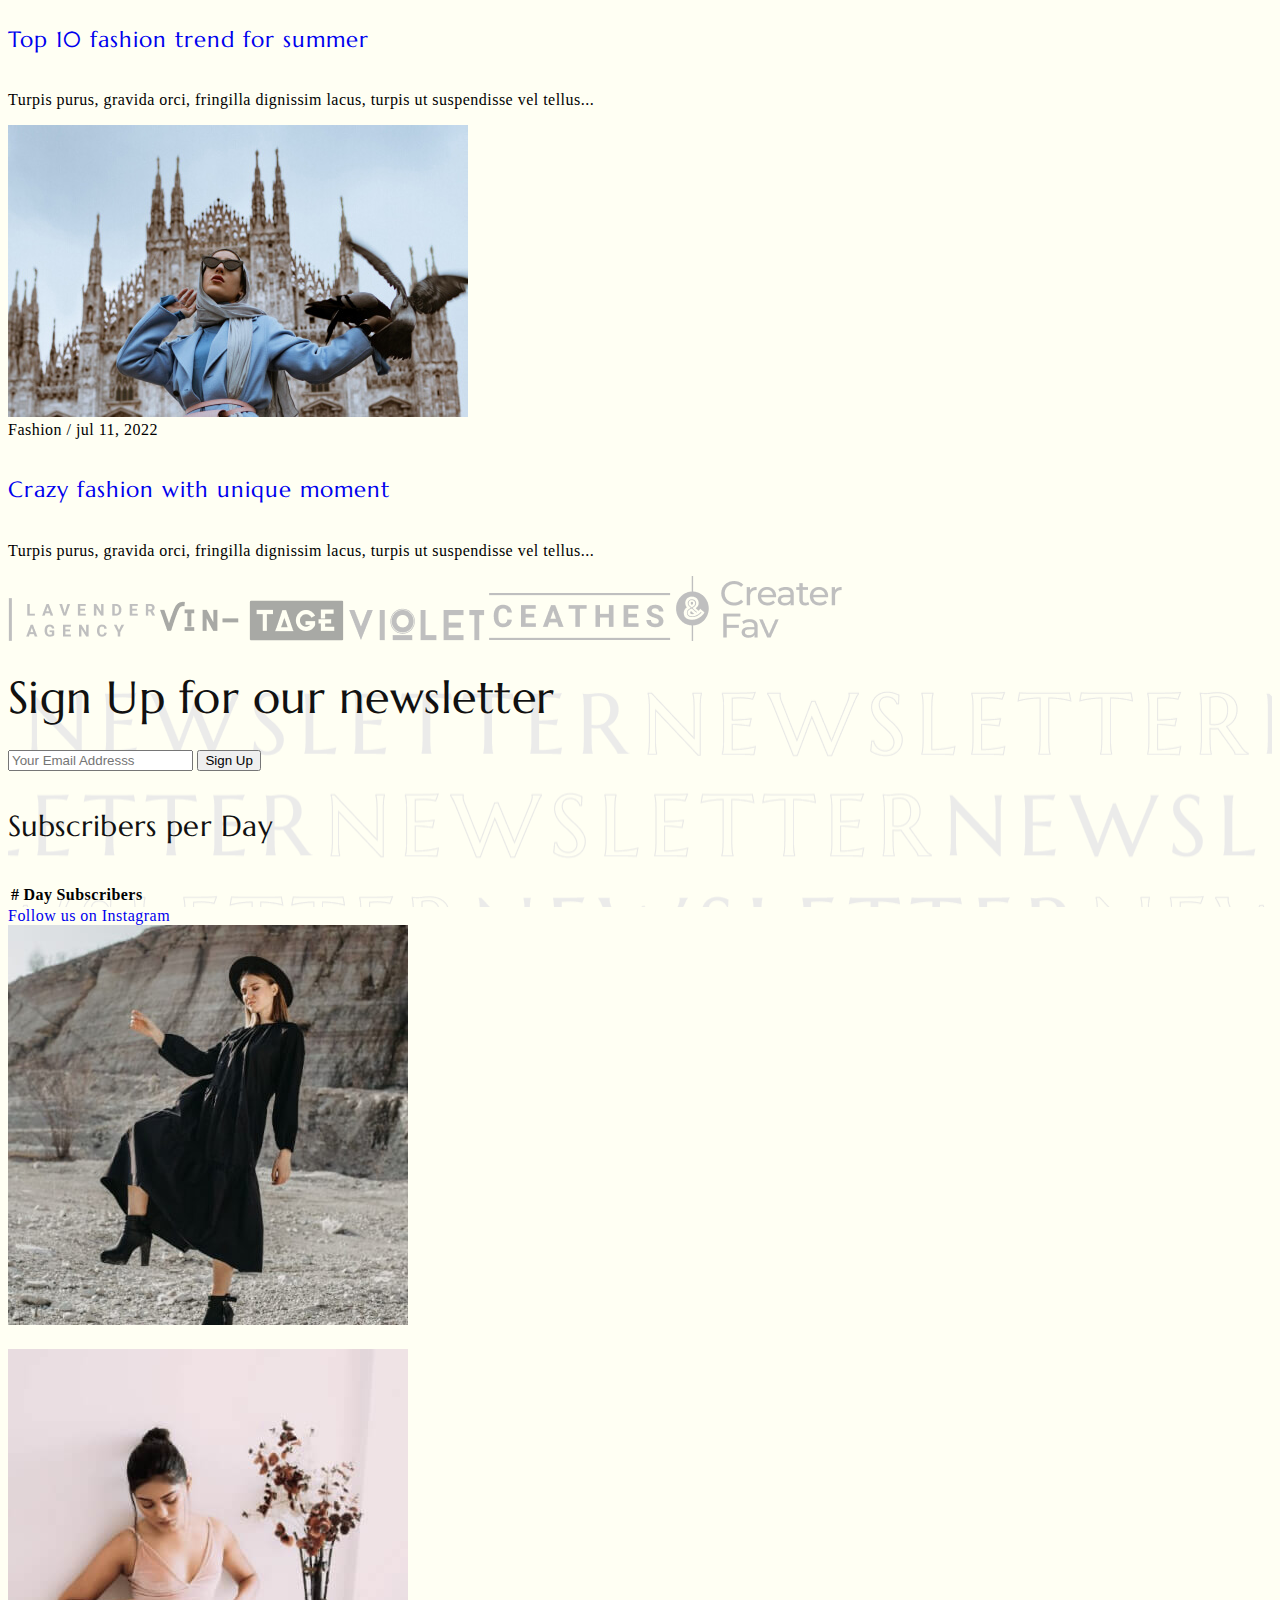
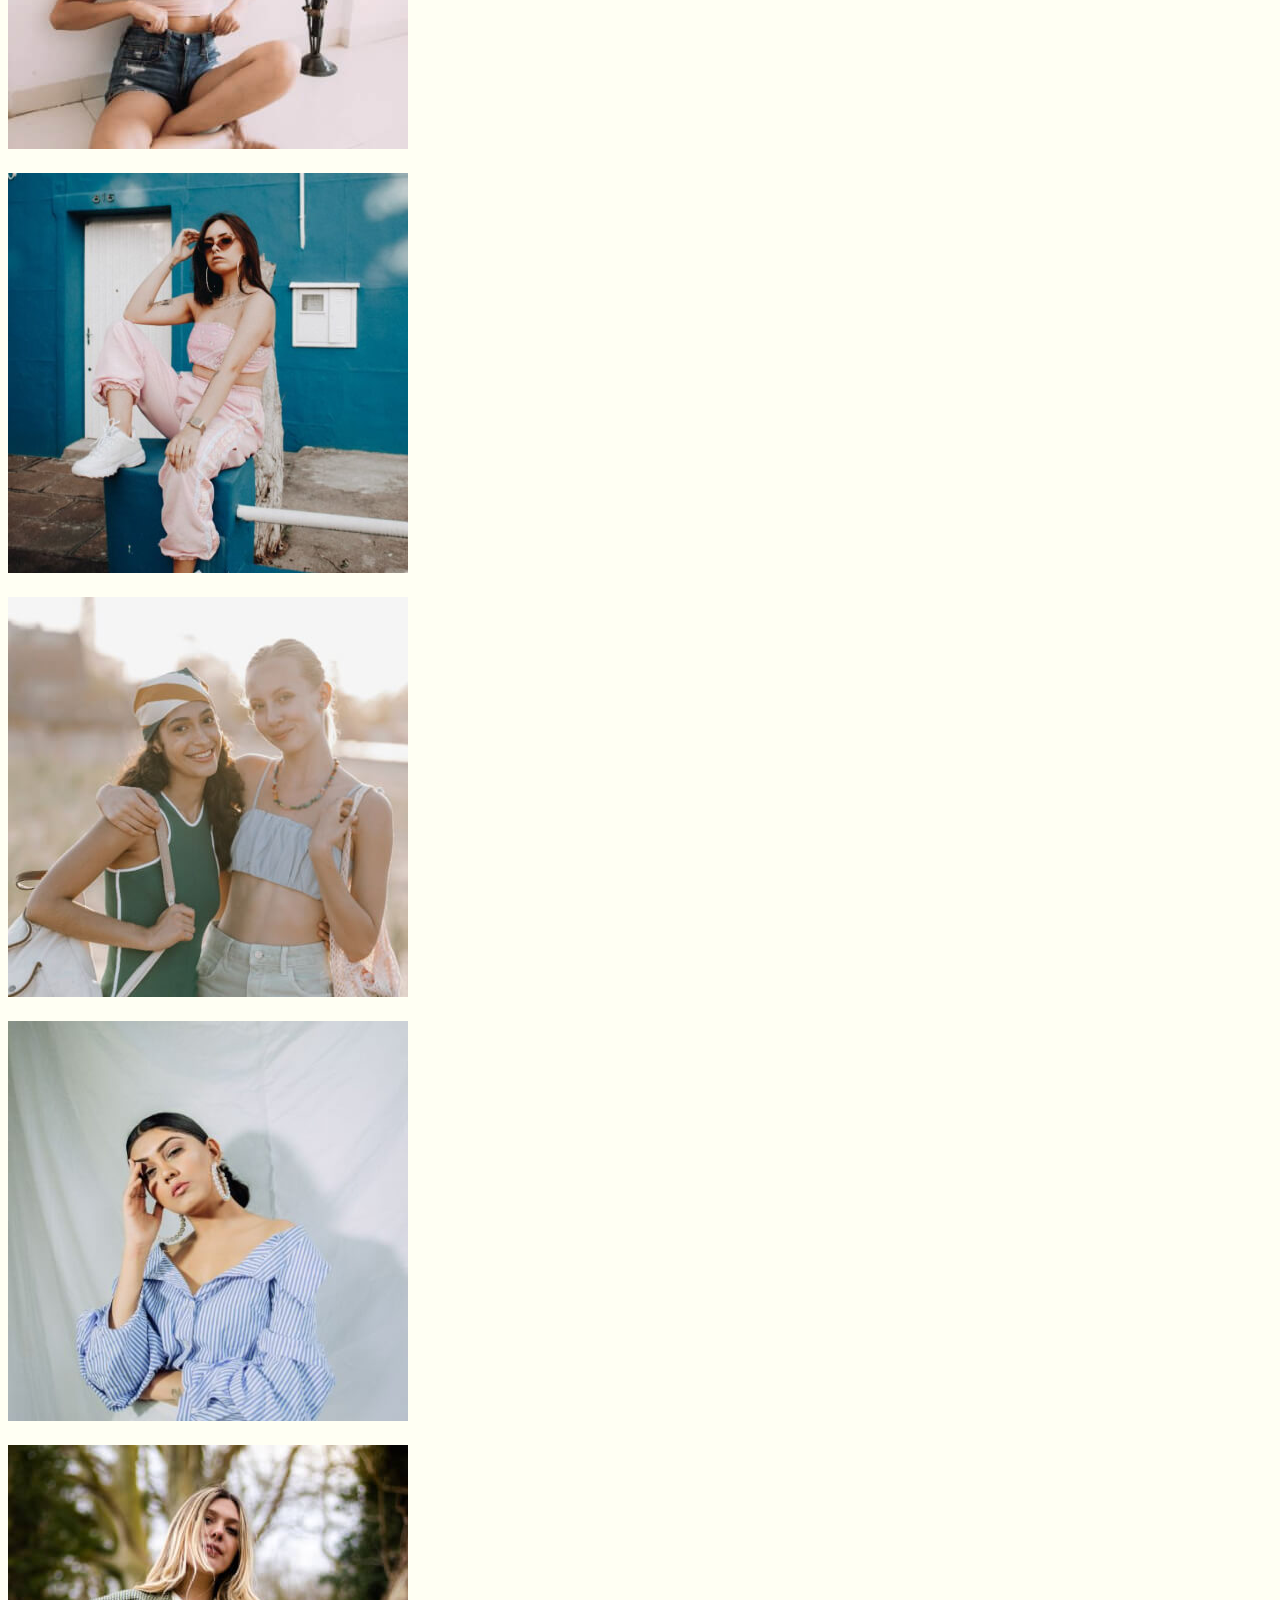
==== commit b1a6aa76: "2nd" ====
--- a/index.html
+++ b/index.html
@@ -85,7 +85,7 @@
 
   <section id="bestsellers">
     <div>
-      <h1>BEST SELLERS</h1>
+      <h1>TechDeg</h1>
     </div>
   </section>
   <section id="billboard" class="bg-light py-5">
@@ -867,10 +867,12 @@
   <section class="newsletter bg-light" style="background: url(images/pattern-bg.png) no-repeat;">
     <div class="container">
       <div class="row justify-content-center">
+        <!-- DIV contenedor del formulario-->
         <div class="col-md-8 py-5 my-5">
           <div class="subscribe-header text-center pb-3">
             <h3 class="section-title text-uppercase">Sign Up for our newsletter</h3>
           </div>
+
           <form id="form" class="d-flex flex-wrap gap-2">
             <input type="text" name="email" placeholder="Your Email Addresss" class="form-control form-control-lg">
             <button class="btn btn-dark btn-lg text-uppercase w-100">Sign Up</button>
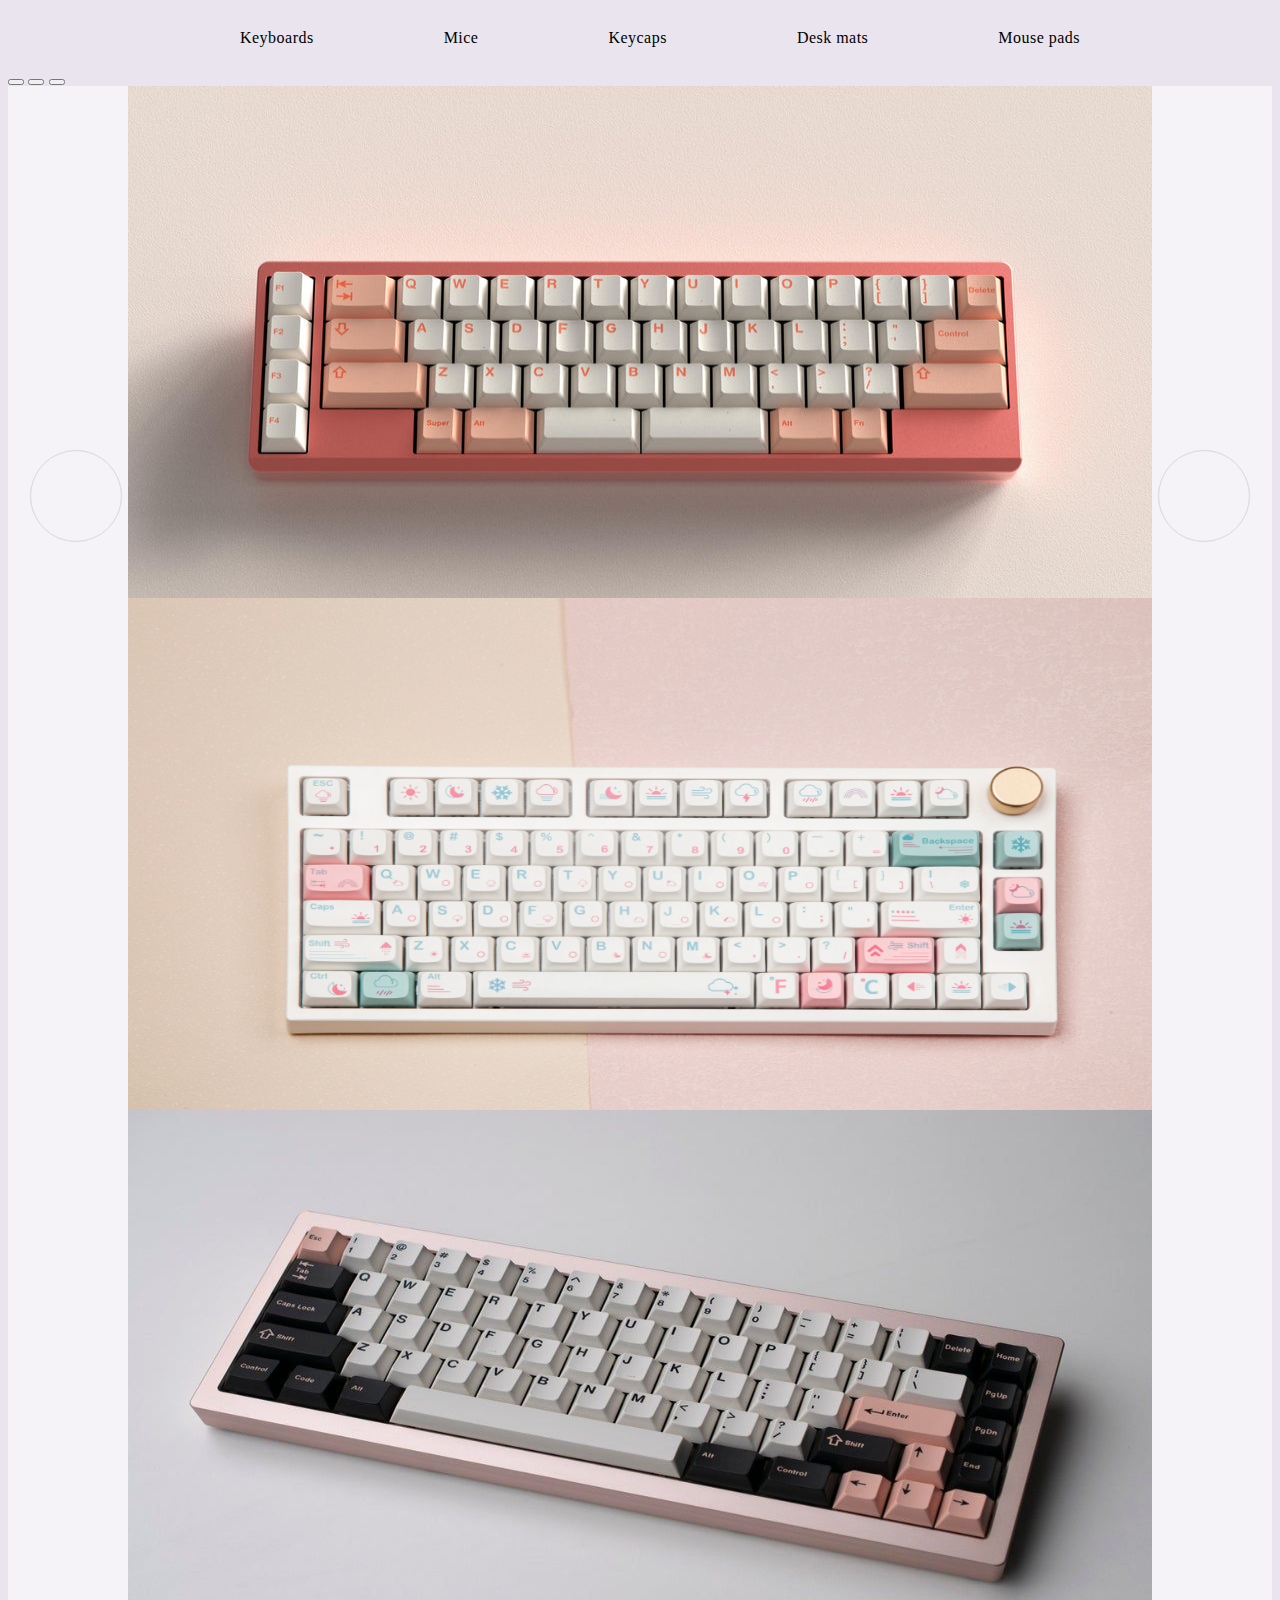
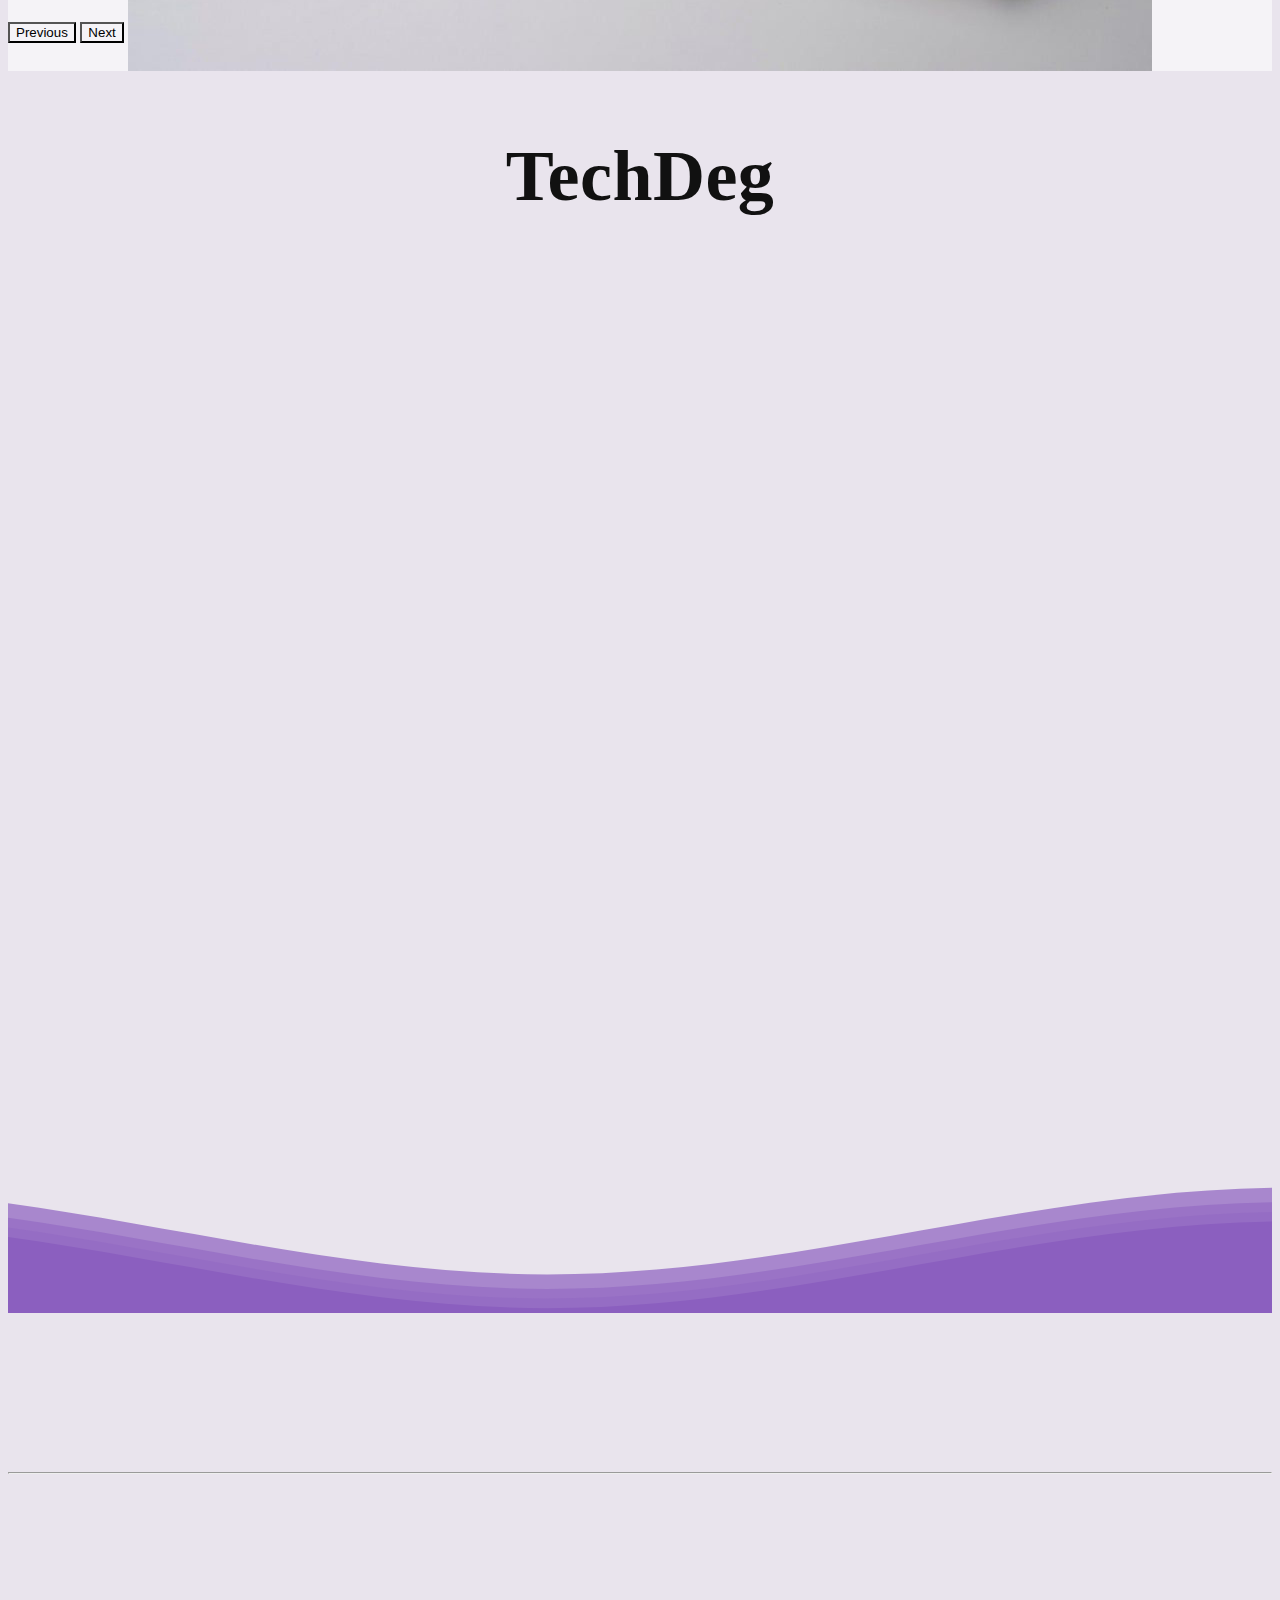
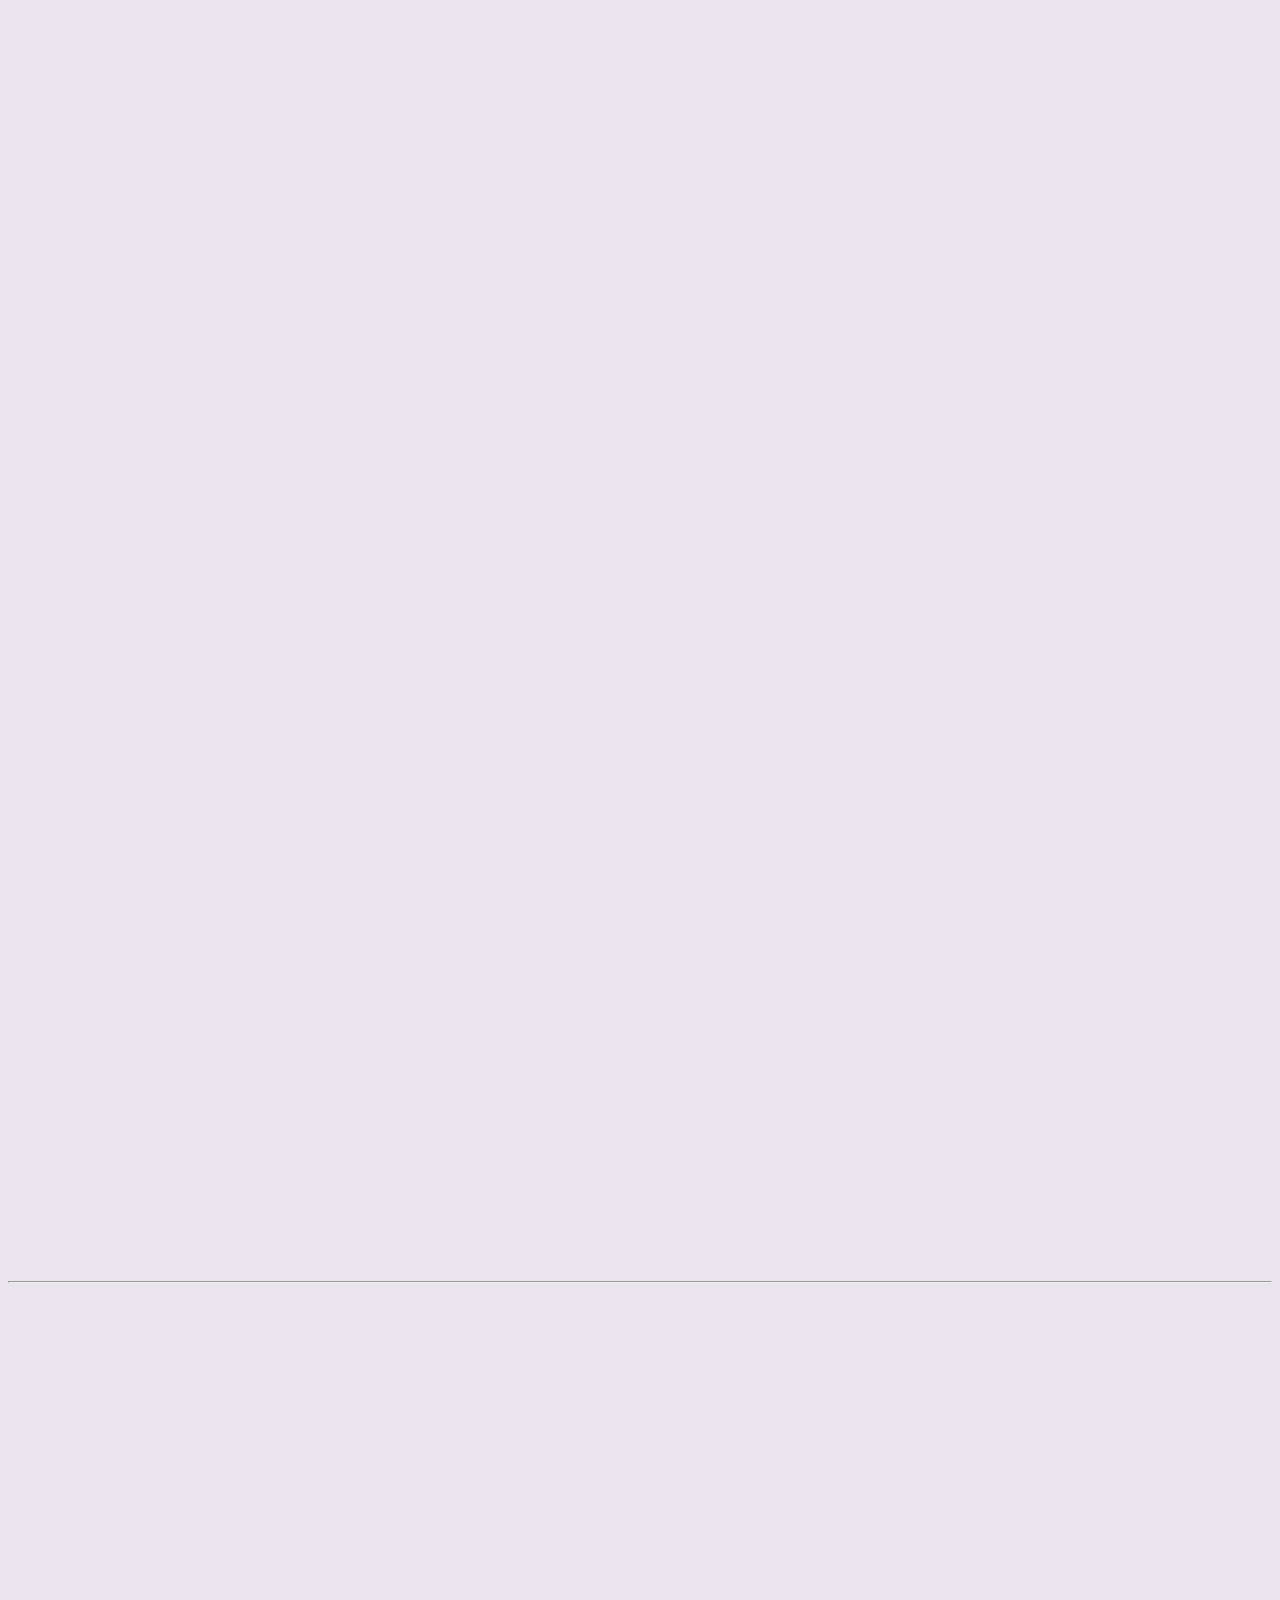
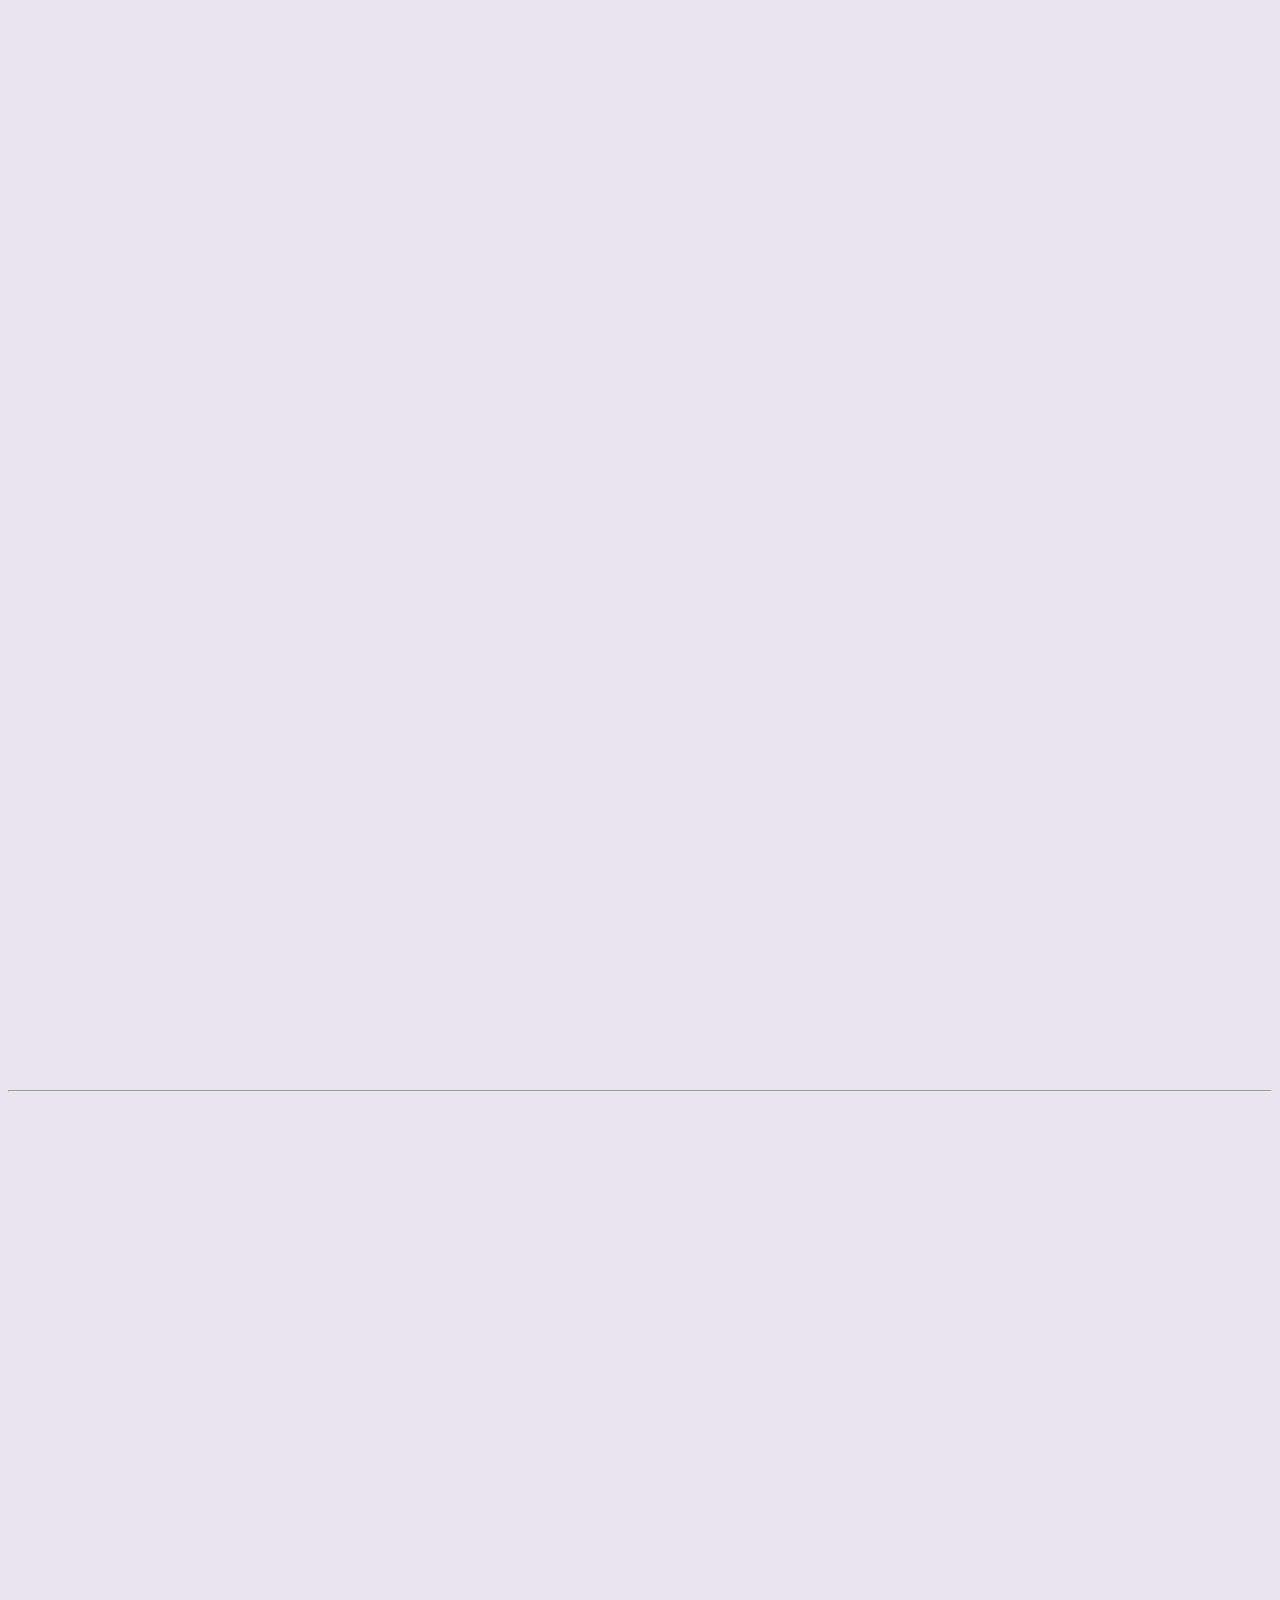
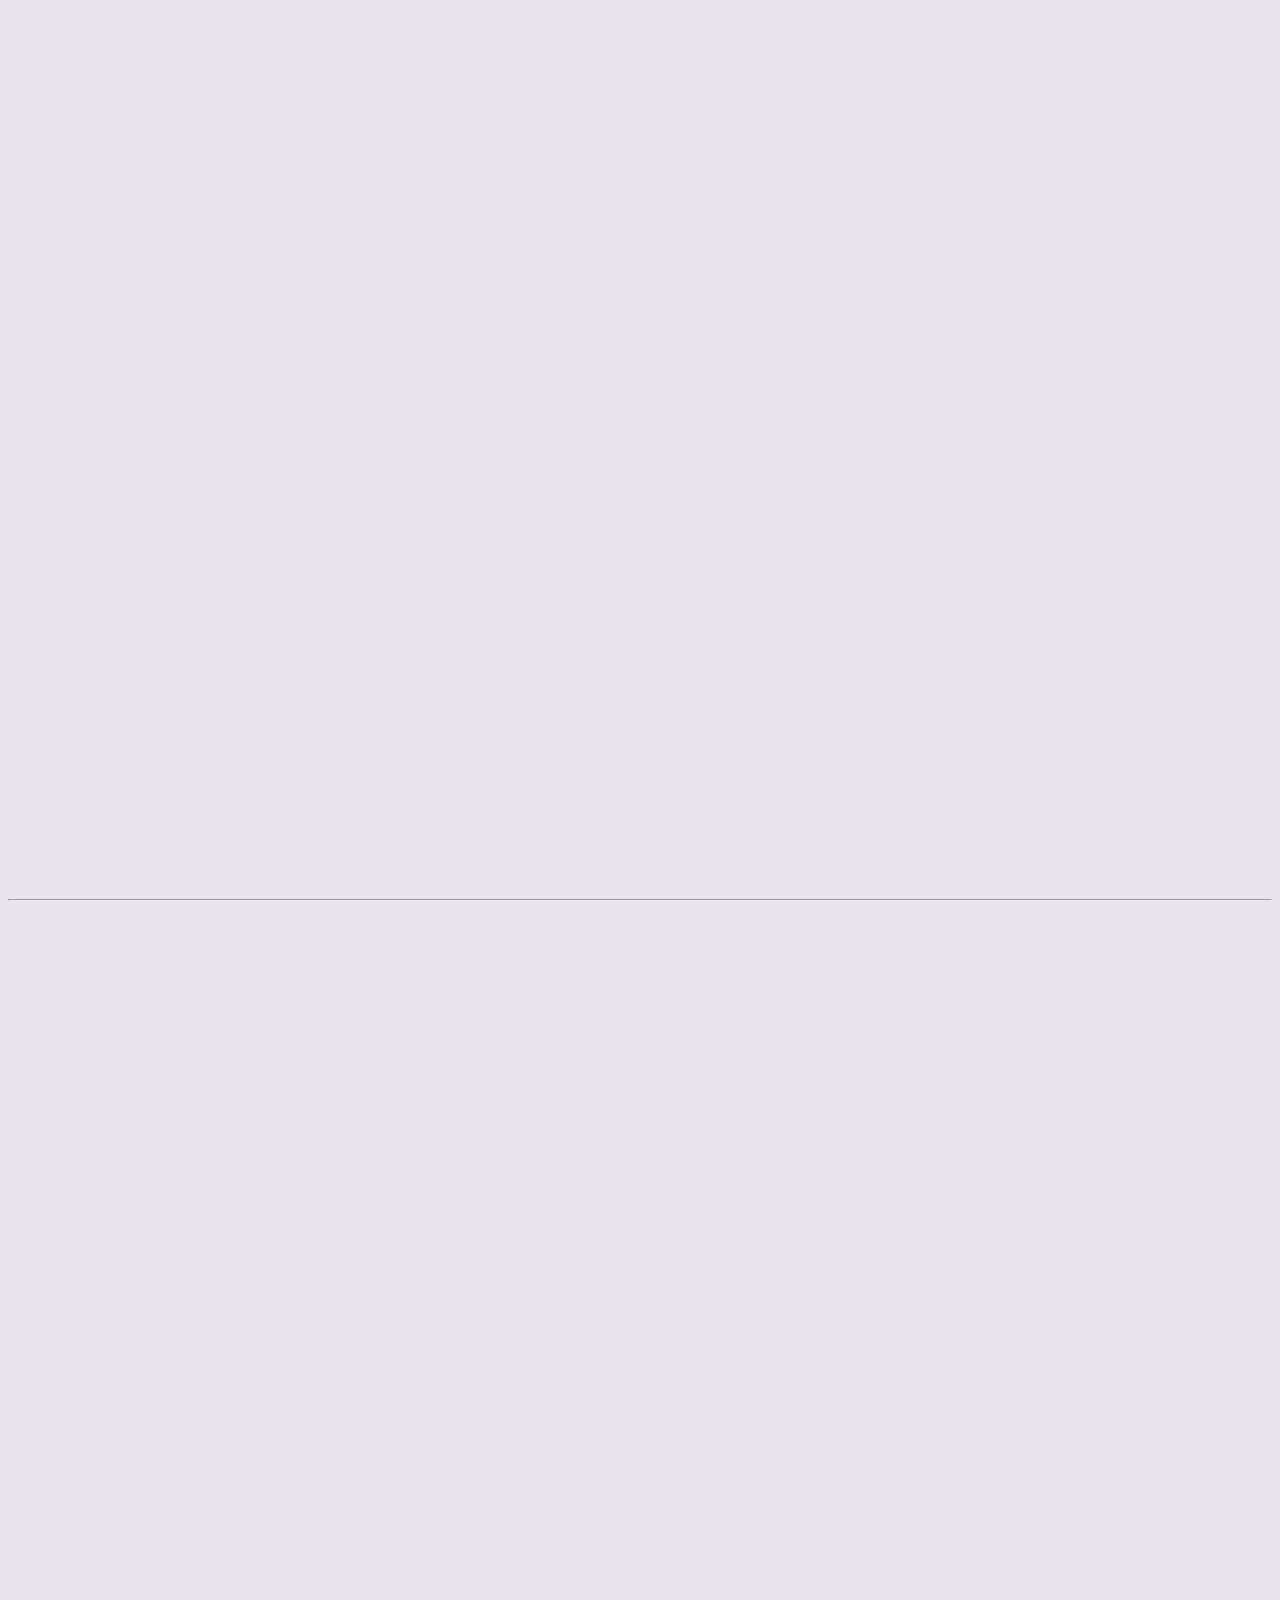
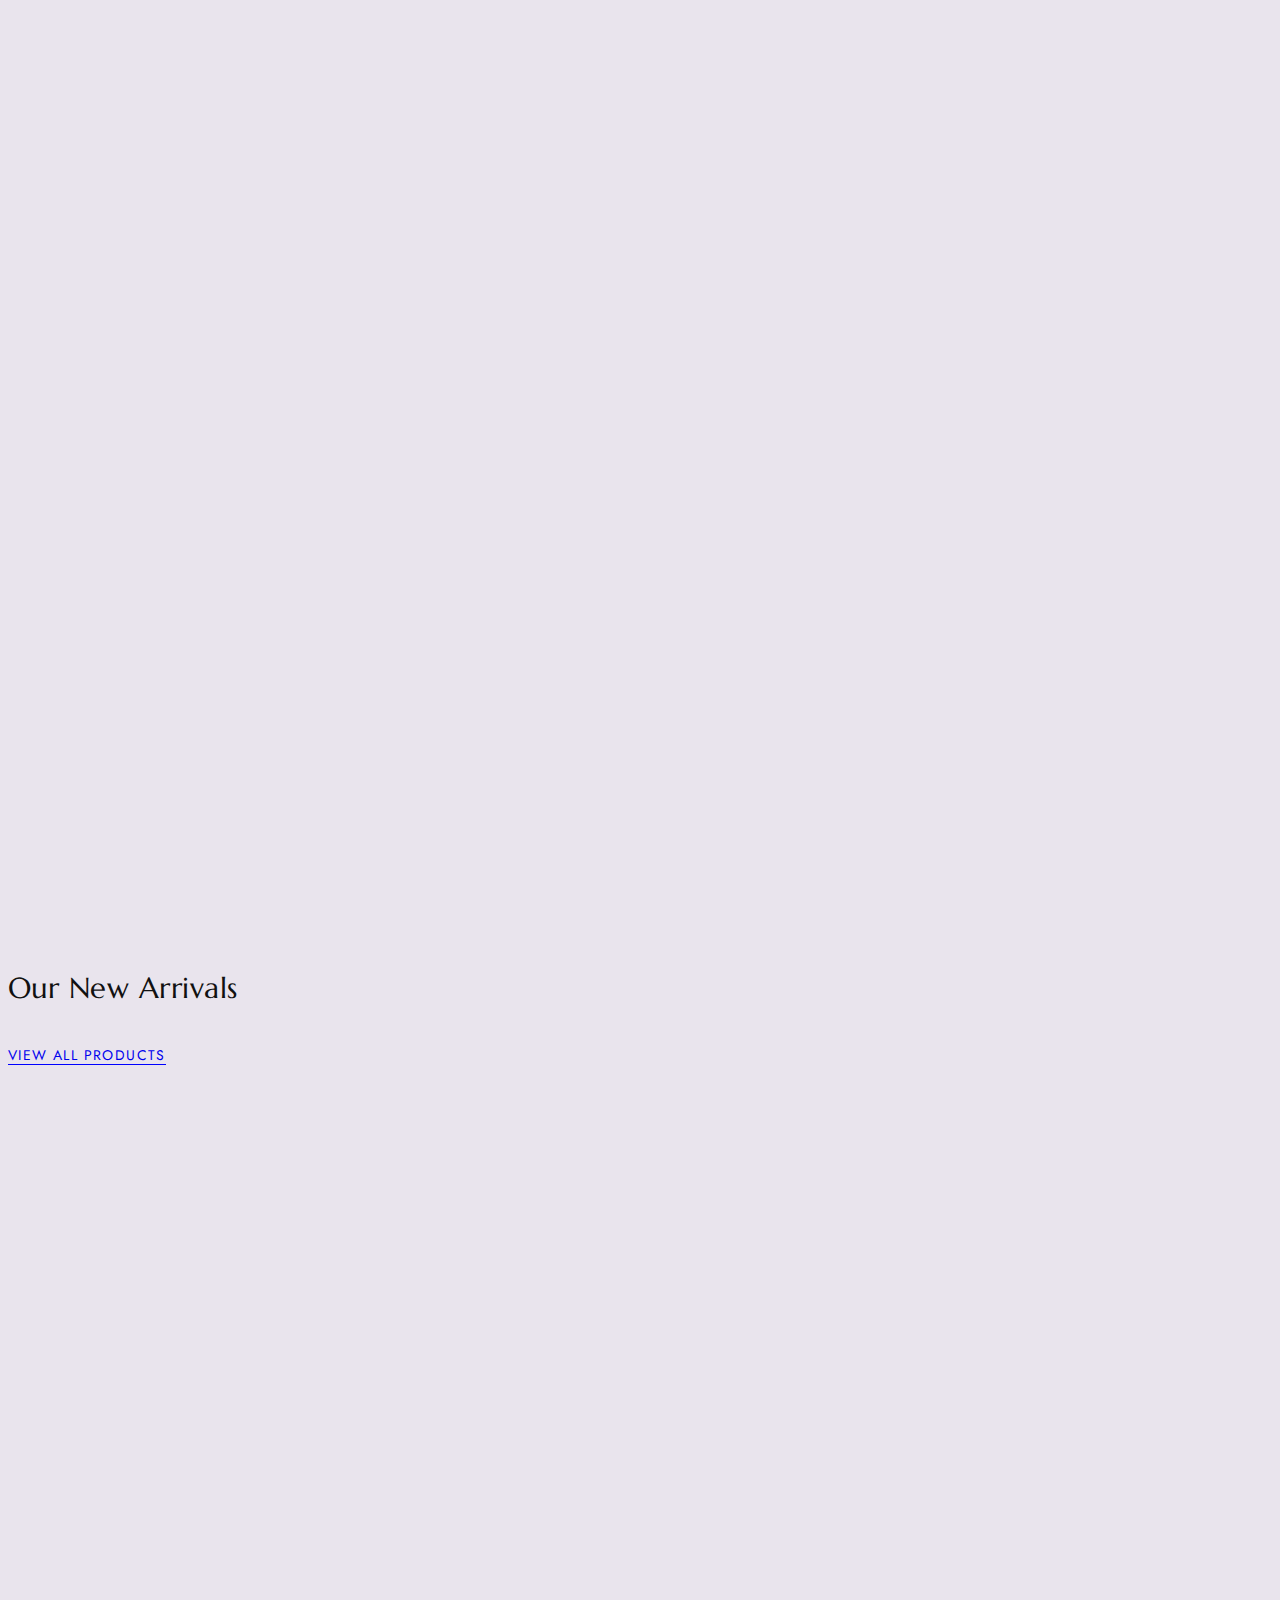
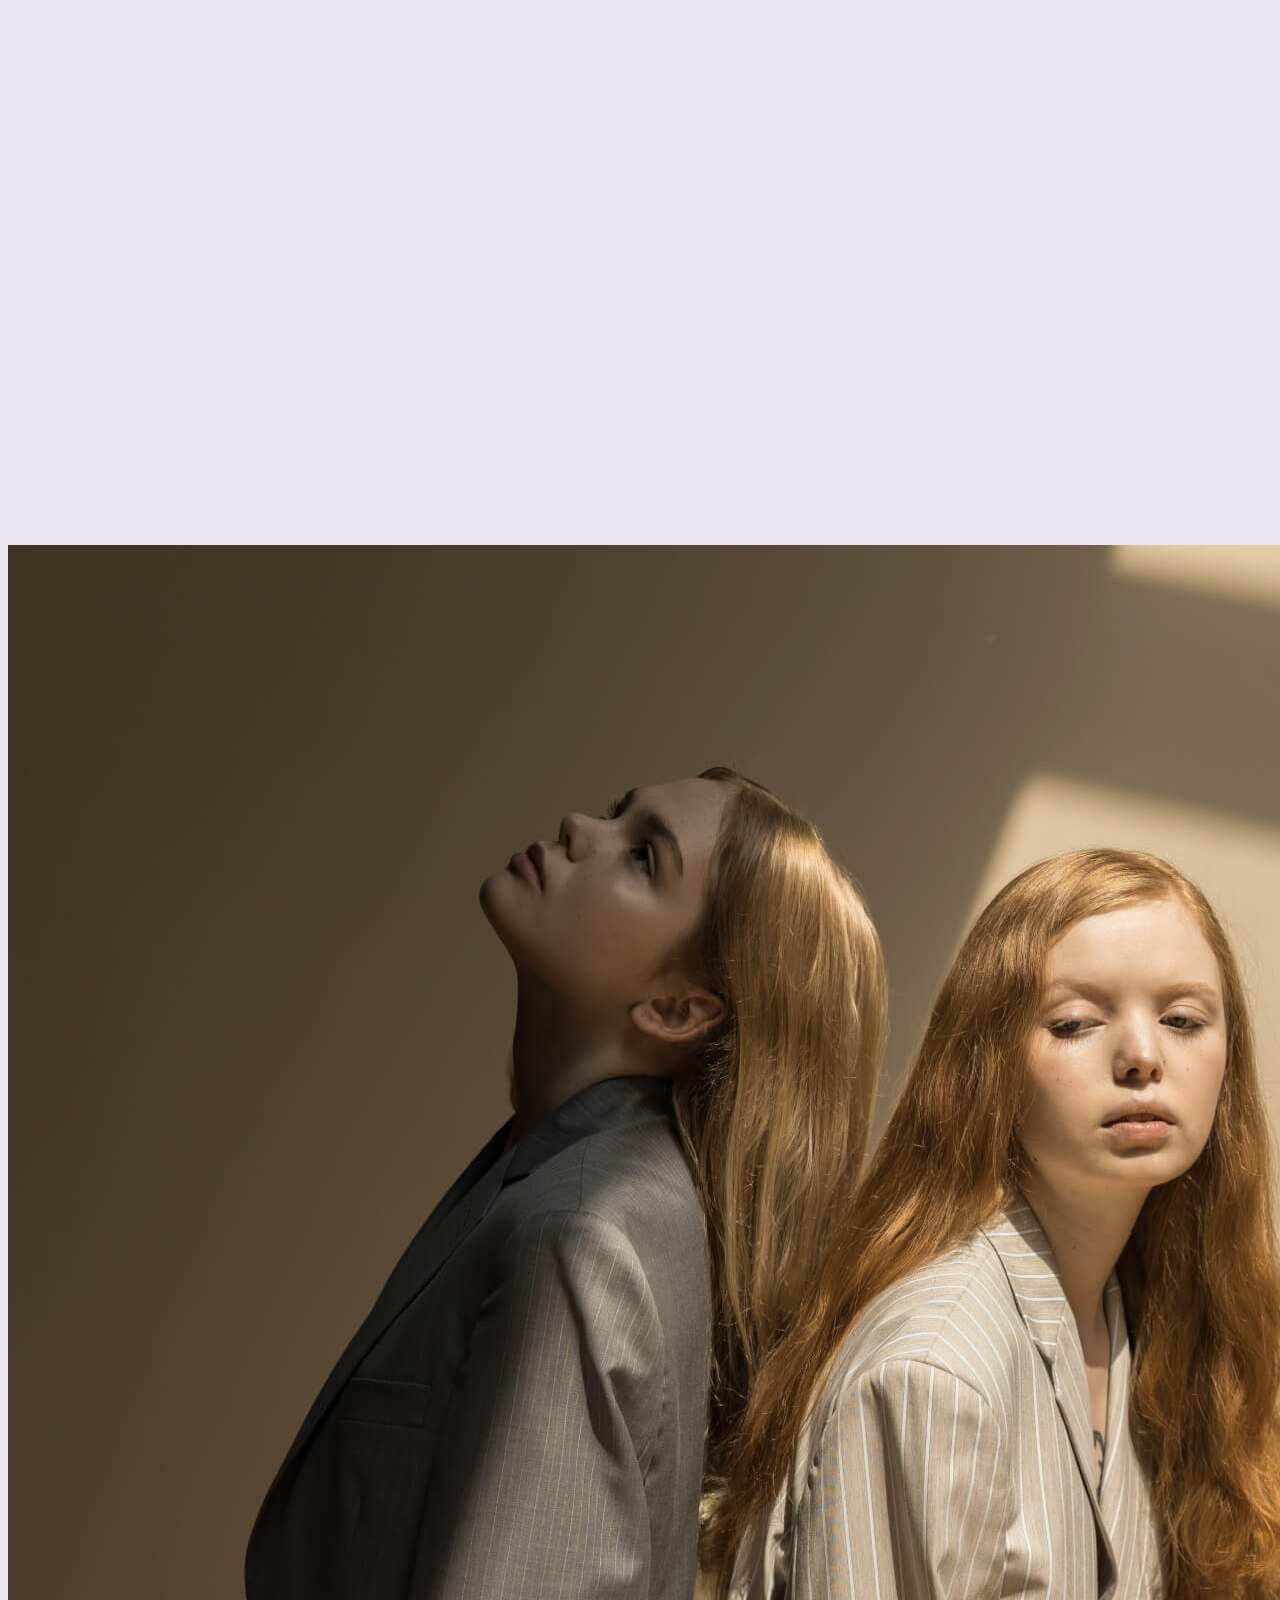
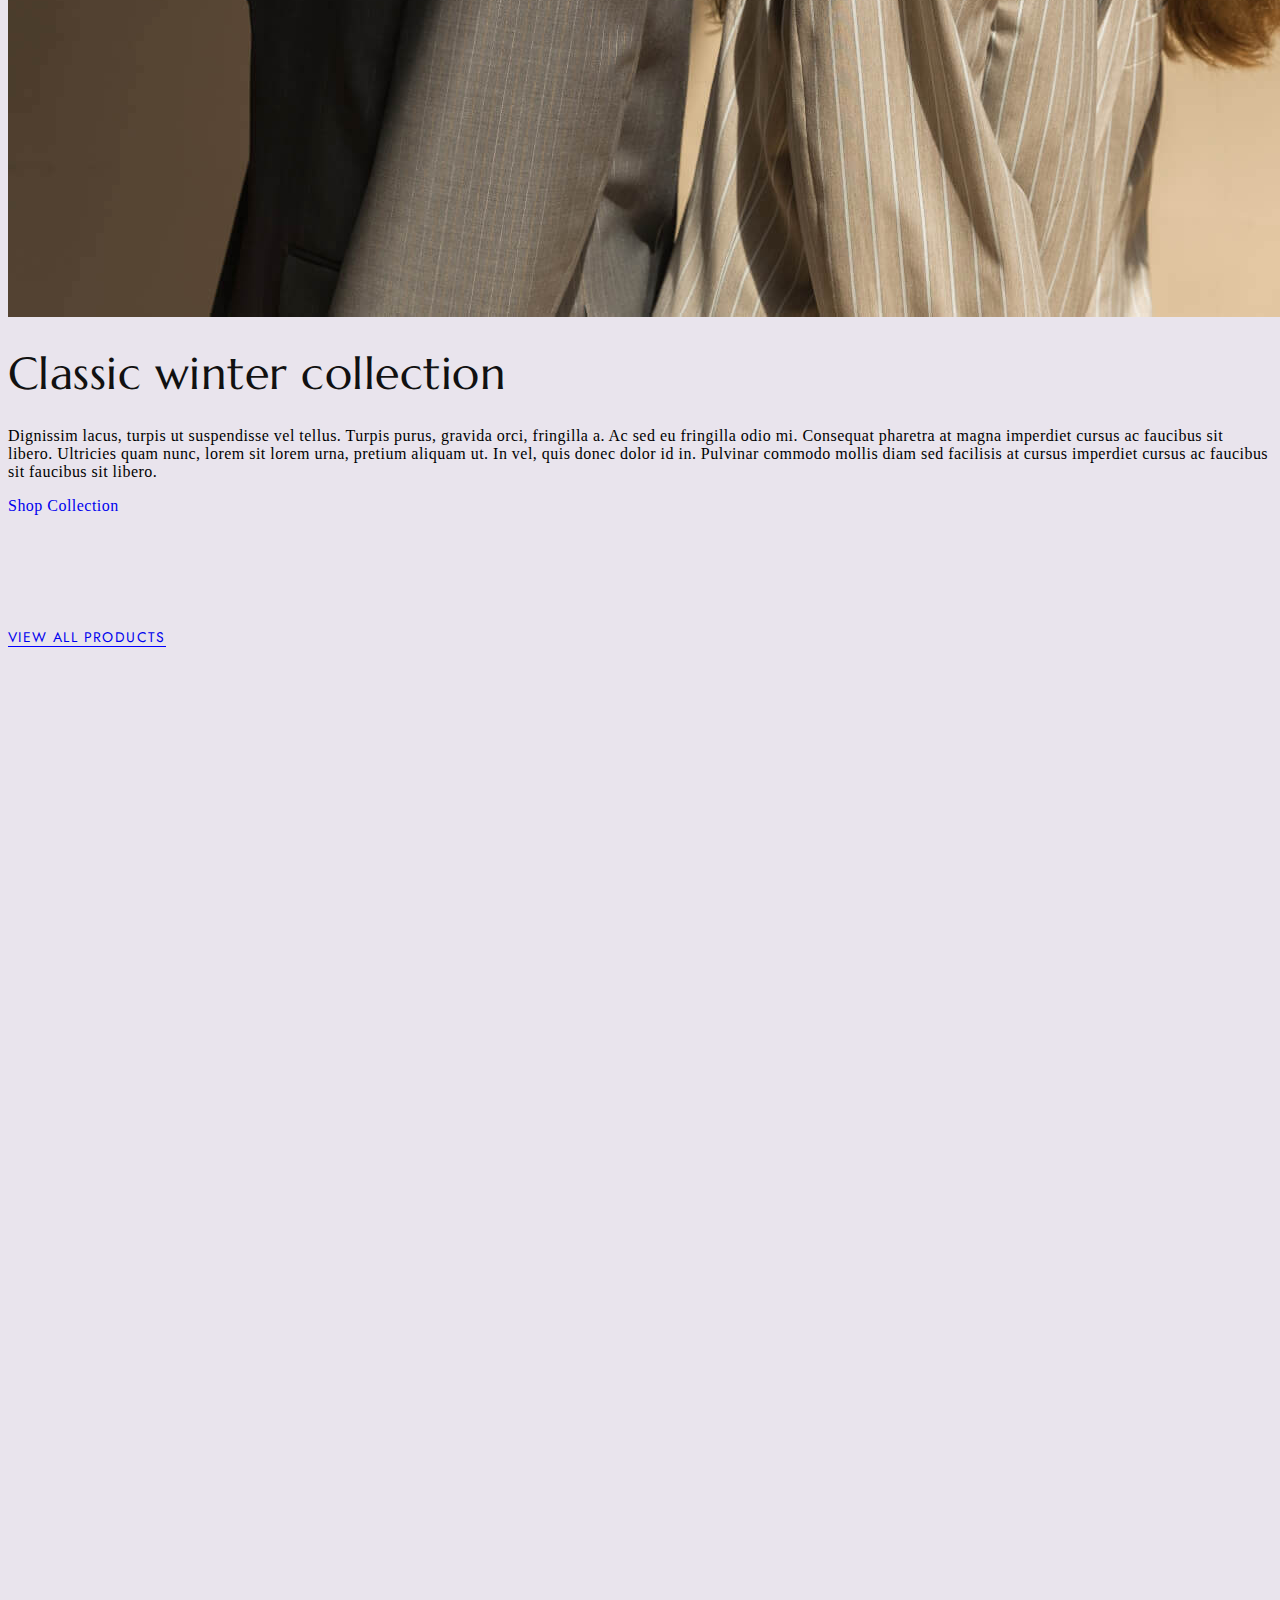
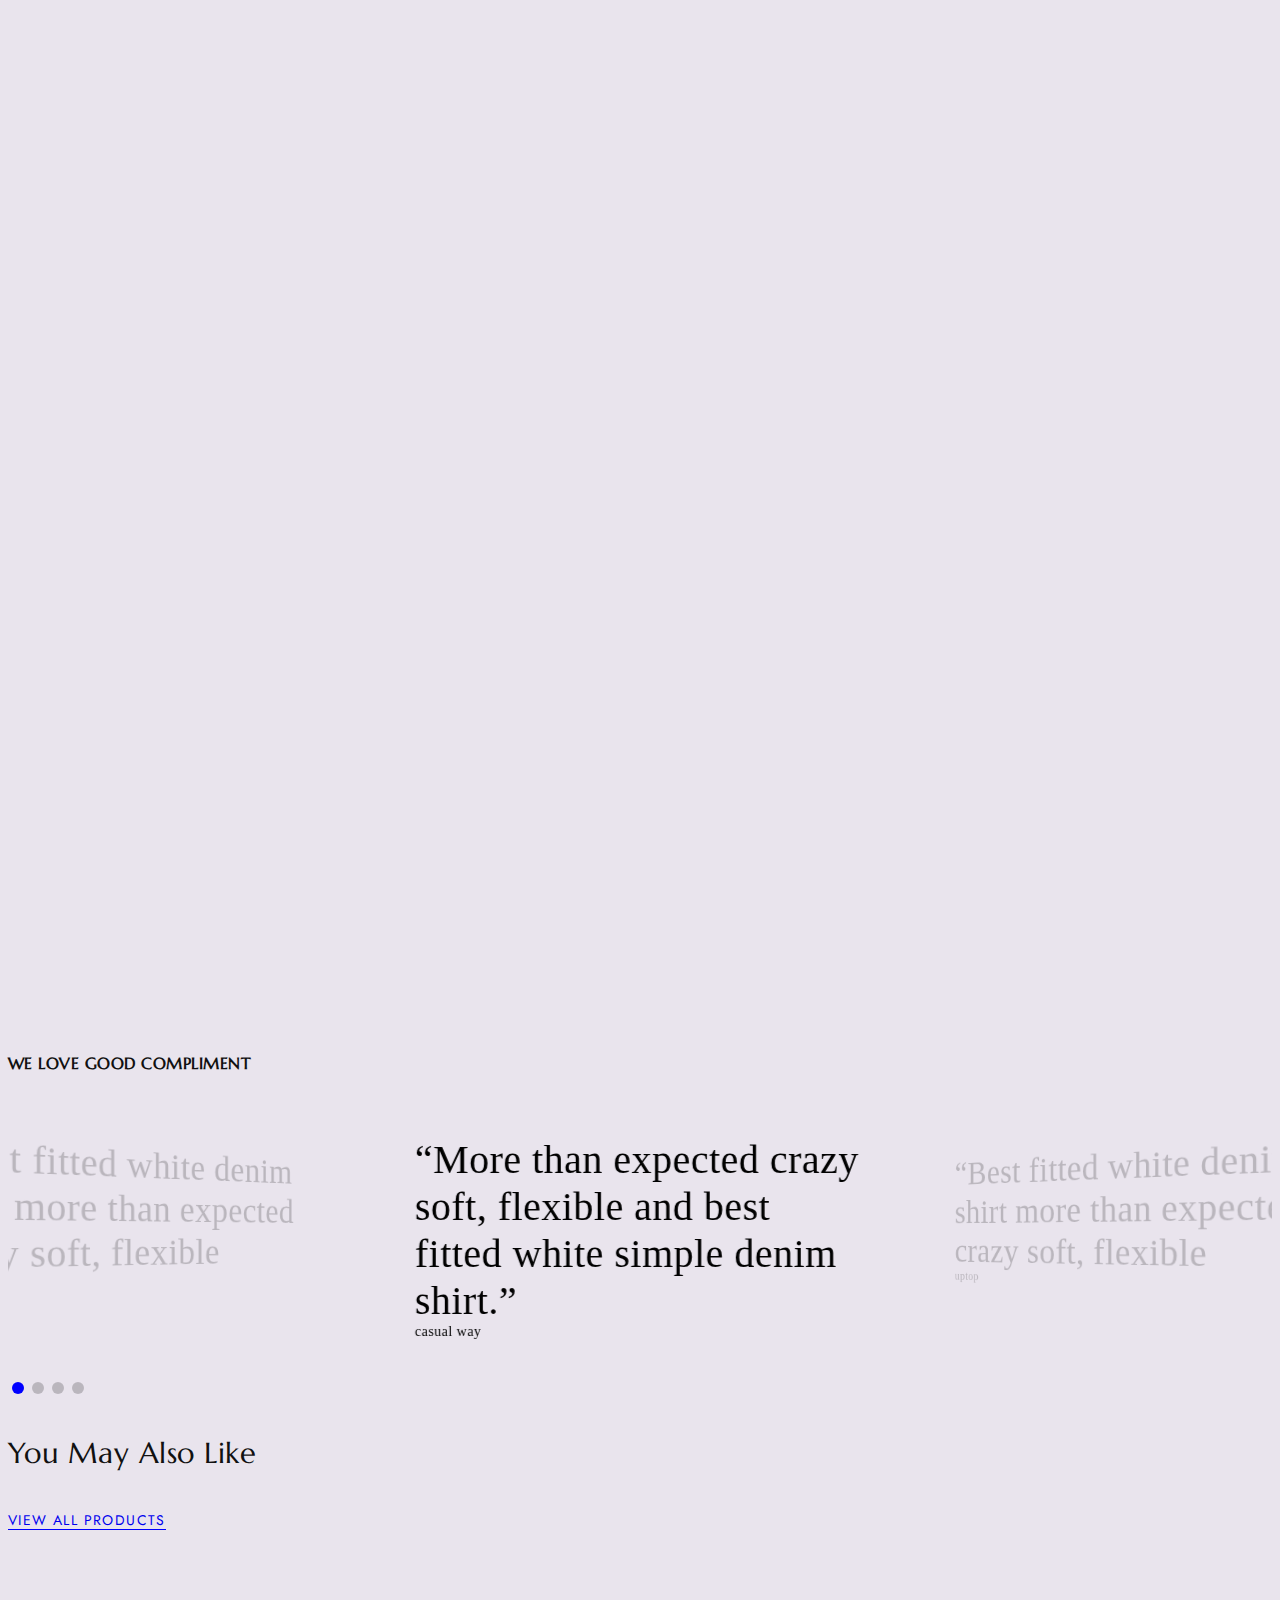
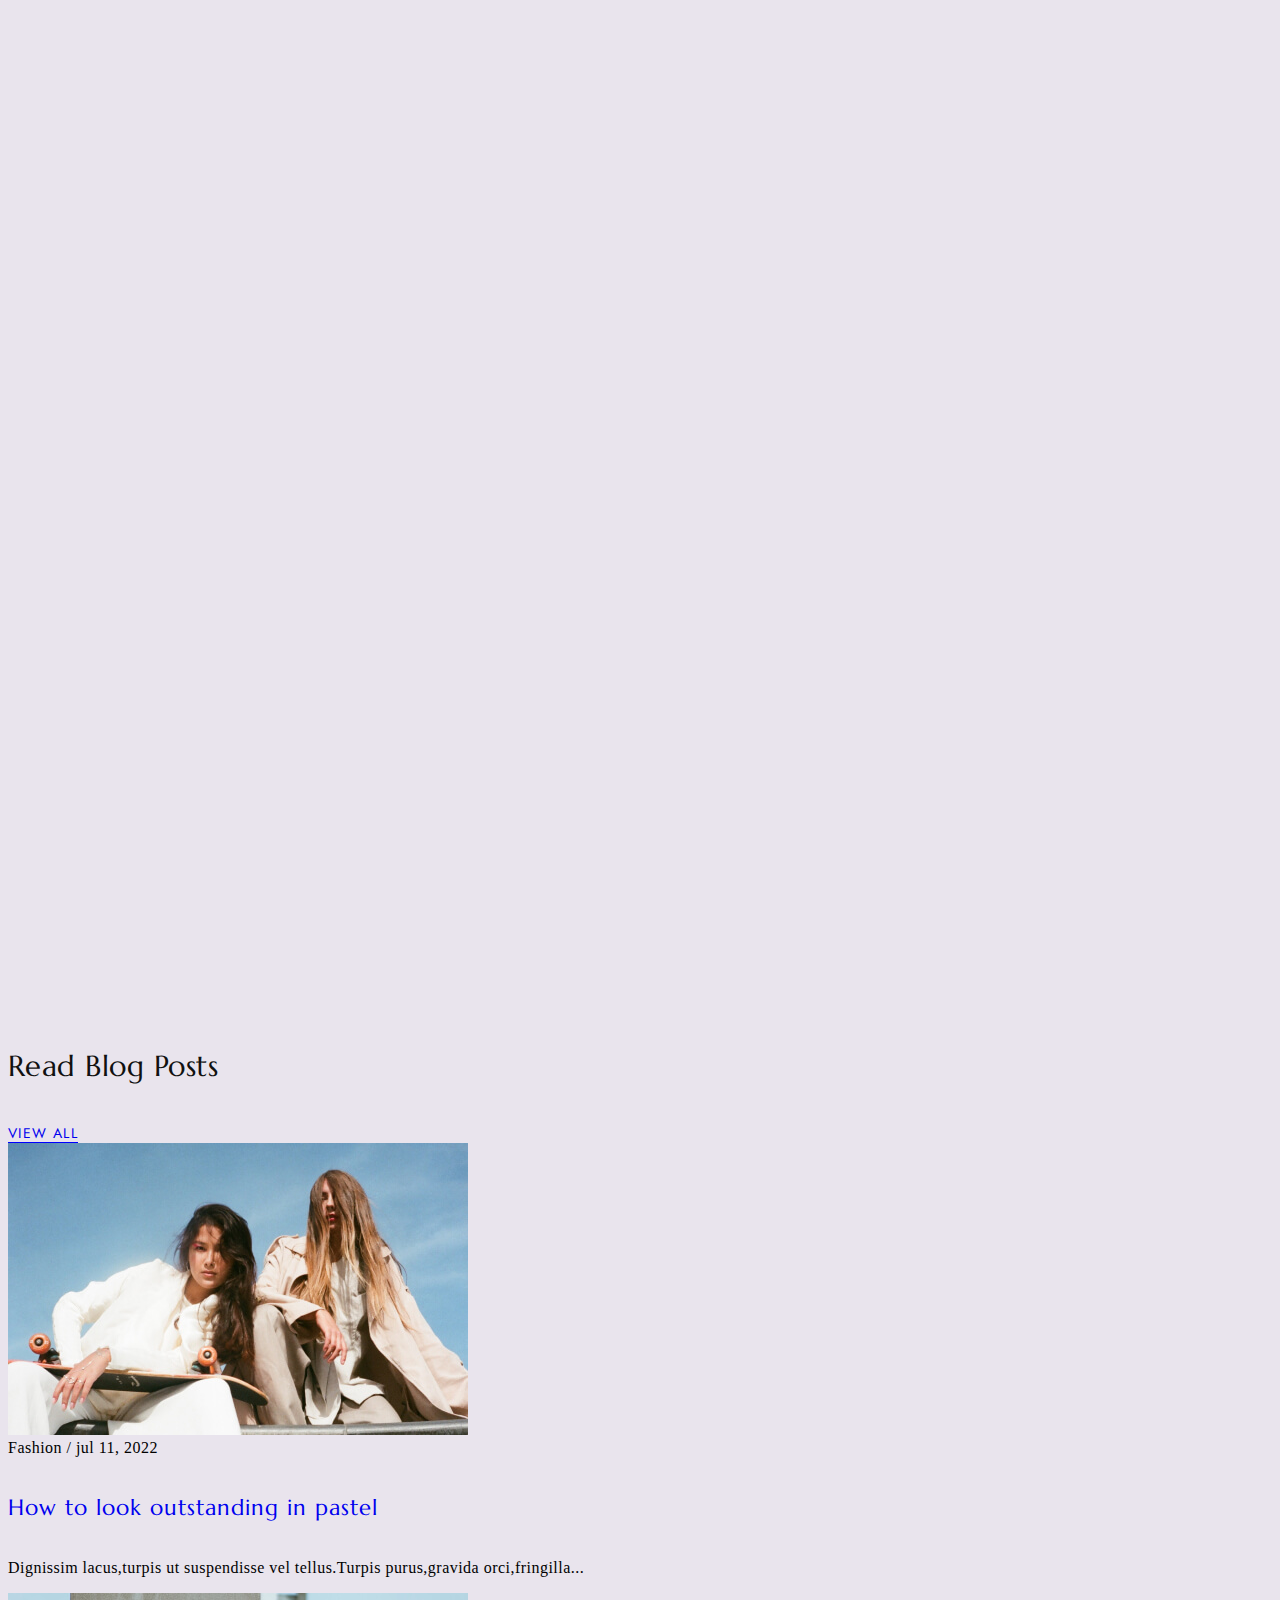
==== commit 939d776f: "3th commit" ====
--- a/index.html
+++ b/index.html
@@ -19,6 +19,13 @@
 
   <link rel="preconnect" href="https://fonts.googleapis.com">
   <link rel="preconnect" href="https://fonts.gstatic.com" crossorigin>
+
+  <link rel="preconnect" href="https://fonts.googleapis.com">
+  <link rel="preconnect" href="https://fonts.gstatic.com" crossorigin>
+  <link href="https://fonts.googleapis.com/css2?family=Noto+Serif:ital,wght@0,100..900;1,100..900&display=swap"
+    rel="stylesheet">
+
+
   <link
     href="https://fonts.googleapis.com/css2?family=Jost:ital,wght@0,300;0,400;0,500;0,700;1,300;1,400;1,500;1,700&family=Marcellus&display=swap"
     rel="stylesheet">
@@ -29,9 +36,9 @@
   <header>
     <nav>
       <ul id="navList">
-        <li> <a href=""> Keyboards</a></li>
+        <li> <a href="">Keyboards</a></li>
         <li><a href=""> Mice</a></li>
-        <li><a href=""> Keycapss</a></li>
+        <li><a href=""> Keycaps</a></li>
         <li><a href=""> Desk mats</a></li>
         <li><a href=""> Mouse pads</a></li>
       </ul>
@@ -39,41 +46,43 @@
   </header>
 
   <div id="myCarousel" class="carousel slide mb-6" data-bs-ride="carousel" data-bs-interval="3000">
-    <div class="carousel-indicators">
+    <div class="carousel-indicators" class="no es">
       <button type="button" data-bs-target="#myCarousel" data-bs-slide-to="0" class="active" aria-current="true"
         aria-label="Slide 1"></button>
       <button type="button" data-bs-target="#myCarousel" data-bs-slide-to="1" aria-label="Slide 2"></button>
       <button type="button" data-bs-target="#myCarousel" data-bs-slide-to="2" aria-label="Slide 3"></button>
     </div>
 
-    <div class="carousel-inner">
+    <div class="carousel-inner" style="background-color: #F5F3F7 !important;">
 
       <div class="carousel-item active">
-        <div class ="d">
-          <img src="images/techDeg/key2.jpeg" alt="Slide 1" aria-hidden="true">
-        </div>    
+        <div class="d" style="background-color: #F5F3F7;">
+          <img src="images/techDeg/kp.jpg" alt="Slide 1" aria-hidden="true" style="height: 561px; width: 1024px;">
+        </div>
 
       </div>
 
       <div class="carousel-item">
-        <div class="d">
+        <div class="d" style="background-color: #F5F3F7">
           <img src="images/techDeg/key5.png" alt="" width="1024px" height="561">
         </div>
       </div>
 
       <div class="carousel-item">
-        <div class="d">
-          <img src="images/techDeg/key4.png" alt="">
-        </div>
-      </div>
-
-    </div>
-
-    <button class="carousel-control-prev" type="button" data-bs-target="#myCarousel" data-bs-slide="prev">
+        <div class="d" style="background-color: #F5F3F7">
+          <img src="images/techDeg/test.png" alt="" style="height: 561px; width: 1024px;">
+        </div>
+      </div>
+
+    </div>
+
+    <button class="carousel-control-prev" type="button" data-bs-target="#myCarousel" data-bs-slide="prev"
+      style="background-color: #F5F3F7">
       <span class="carousel-control-prev-icon" aria-hidden="true"></span>
       <span class="visually-hidden">Previous</span>
     </button>
-    <button class="carousel-control-next" type="button" data-bs-target="#myCarousel" data-bs-slide="next">
+    <button class="carousel-control-next" type="button" data-bs-target="#myCarousel" data-bs-slide="next"
+      style="background-color: #F5F3F7">
       <span class="carousel-control-next-icon" aria-hidden="true"></span>
       <span class="visually-hidden">Next</span>
     </button>
@@ -85,125 +94,134 @@
 
   <section id="bestsellers">
     <div>
-      <h1>TechDeg</h1>
-    </div>
-  </section>
-  <section id="billboard" class="bg-light py-5">
+      <h1 class="Title1">TechDeg</h1>
+    </div>
+  </section>
+  <section id="billboard" class="bg-light py-5" style="background-color: #E9E4ED !important">
     <div class="container">
-      <div class="row justify-content-center">
-        <h1 class="section-title text-center mt-4" data-aos="fade-up">Best Sellers</h1>
-        <div class="col-md-6 text-center" data-aos="fade-up" data-aos-delay="300">
-        </div>
-      </div>
+
       <div class="row">
         <div class="swiper main-swiper py-4" data-aos="fade-up" data-aos-delay="600">
           <div class="swiper-wrapper d-flex border-animation-left">
             <div class="swiper-slide">
               <div class="banner-item image-zoom-effect">
+                <div id="keyboardTitle">
+                  <p class="tagLabels">Keyboards</p>
+                </div>
                 <div class="image-holder">
                   <a href="#">
-                    <img src="images/banner-image-6.jpg" alt="product" class="img-fluid">
+                    <img src="images/techDeg/image.png" alt="product" class="img-fluid">
                   </a>
                 </div>
-                <div class="banner-content py-4">
-                  <h5 class="element-title text-uppercase">
-                    <a href="index.html" class="item-anchor">Soft leather jackets</a>
-                  </h5>
-                  <p>Scelerisque duis aliquam qui lorem ipsum dolor amet, consectetur adipiscing elit.</p>
-                  <div class="btn-left">
-                    <a href="#" class="btn-link fs-6 text-uppercase item-anchor text-decoration-none">Discover Now</a>
-                  </div>
-                </div>
-              </div>
-            </div>
+              </div>
+              <div class="bottomBillboard">
+                <button class="btnBillboard">
+                  <p class="btnText"> View All</p>
+                </button>
+              </div>
+
+
+            </div>
+
+
             <div class="swiper-slide">
               <div class="banner-item image-zoom-effect">
+                <div id="keyboardTitle">
+                  <p class="tagLabels">Mouse Pads</p>
+                </div>
                 <div class="image-holder">
                   <a href="#">
-                    <img src="images/banner-image-1.jpg" alt="product" class="img-fluid">
+                    <img src="images/techDeg/mousePads.png" alt="product" class="img-fluid">
                   </a>
                 </div>
-                <div class="banner-content py-4">
-                  <h5 class="element-title text-uppercase">
-                    <a href="index.html" class="item-anchor">Soft leather jackets</a>
-                  </h5>
-                  <p>Scelerisque duis aliquam qui lorem ipsum dolor amet, consectetur adipiscing elit.</p>
-                  <div class="btn-left">
-                    <a href="#" class="btn-link fs-6 text-uppercase item-anchor text-decoration-none">Discover Now</a>
-                  </div>
-                </div>
-              </div>
-            </div>
+              </div>
+              <div class="bottomBillboard">
+                <button class="btnBillboard">
+                  <p class="btnText"> View All</p>
+                </button>
+              </div>
+
+            </div>
+
+
             <div class="swiper-slide">
               <div class="banner-item image-zoom-effect">
+                <div id="keyboardTitle">
+                  <p class="tagLabels">Key Caps</p>
+                </div>
                 <div class="image-holder">
                   <a href="#">
-                    <img src="images/banner-image-2.jpg" alt="product" class="img-fluid">
+                    <img src="images/techDeg/keycaps1.png" alt="product" class="img-fluid">
                   </a>
                 </div>
-                <div class="banner-content py-4">
-                  <h5 class="element-title text-uppercase">
-                    <a href="index.html" class="item-anchor">Soft leather jackets</a>
-                  </h5>
-                  <p>Scelerisque duis aliquam qui lorem ipsum dolor amet, consectetur adipiscing elit.</p>
-                  <div class="btn-left">
-                    <a href="#" class="btn-link fs-6 text-uppercase item-anchor text-decoration-none">Discover Now</a>
-                  </div>
-                </div>
-              </div>
-            </div>
+              </div>
+              <div class="bottomBillboard">
+                <button class="btnBillboard">
+                  <p class="btnText"> View All</p>
+                </button>
+              </div>
+
+            </div>
+
+
+
             <div class="swiper-slide">
               <div class="banner-item image-zoom-effect">
+                <div id="keyboardTitle">
+                  <p class="tagLabels">Key Caps</p>
+                </div>
                 <div class="image-holder">
                   <a href="#">
-                    <img src="images/banner-image-3.jpg" alt="product" class="img-fluid">
+                    <img src="images/techDeg/keycaps1.png" alt="product" class="img-fluid">
                   </a>
                 </div>
-                <div class="banner-content py-4">
-                  <h5 class="element-title text-uppercase">
-                    <a href="index.html" class="item-anchor">Soft leather jackets</a>
-                  </h5>
-                  <p>Scelerisque duis aliquam qui lorem ipsum dolor amet, consectetur adipiscing elit.</p>
-                  <div class="btn-left">
-                    <a href="#" class="btn-link fs-6 text-uppercase item-anchor text-decoration-none">Discover Now</a>
-                  </div>
-                </div>
-              </div>
-            </div>
+              </div>
+              <div class="bottomBillboard">
+                <button class="btnBillboard">
+                  <p class="btnText"> View All</p>
+                </button>
+              </div>
+
+            </div>
+
+
+
             <div class="swiper-slide">
               <div class="banner-item image-zoom-effect">
+                <div id="keyboardTitle">
+                  <p class="tagLabels">Key Caps</p>
+                </div>
                 <div class="image-holder">
                   <a href="#">
-                    <img src="images/banner-image-4.jpg" alt="product" class="img-fluid">
+                    <img src="images/techDeg/keycaps1.png" alt="product" class="img-fluid">
                   </a>
                 </div>
-                <div class="banner-content py-4">
-                  <h5 class="element-title text-uppercase">
-                    <a href="index.html" class="item-anchor">Out crop sweater</a>
-                  </h5>
-                  <p>Scelerisque duis aliquam qui lorem ipsum dolor amet, consectetur adipiscing elit.</p>
-                  <div class="btn-left">
-                    <a href="#" class="btn-link fs-6 text-uppercase item-anchor text-decoration-none">Discover Now</a>
-                  </div>
-                </div>
-              </div>
-            </div>
+              </div>
+              <div class="bottomBillboard">
+                <button class="btnBillboard">
+                  <p class="btnText"> View All</p>
+                </button>
+              </div>
+
+            </div>
+
+
+
             <div class="swiper-slide">
               <div class="banner-item image-zoom-effect">
+                <div id="keyboardTitle">
+                  <p class="tagLabels">Key Caps</p>
+                </div>
                 <div class="image-holder">
                   <a href="#">
-                    <img src="images/banner-image-5.jpg" alt="product" class="img-fluid">
+                    <img src="images/techDeg/keycaps1.png" alt="product" class="img-fluid">
                   </a>
                 </div>
-                <div class="banner-content py-4">
-                  <h5 class="element-title text-uppercase">
-                    <a href="index.html" class="item-anchor">Soft leather jackets</a>
-                  </h5>
-                  <p>Scelerisque duis aliquam qui lorem ipsum dolor amet, consectetur adipiscing elit.</p>
-                  <div class="btn-left">
-                    <a href="#" class="btn-link fs-6 text-uppercase item-anchor text-decoration-none">Discover Now</a>
-                  </div>
-                </div>
+              </div>
+              <div class="bottomBillboard">
+                <button class="btnBillboard">
+                  <p class="btnText"> View All</p>
+                </button>
               </div>
             </div>
           </div>
@@ -219,48 +237,112 @@
     </div>
   </section>
 
+
   <section class="features py-5">
     <div class="container">
-      <div class="row">
-        <div class="col-md-3 text-center" data-aos="fade-in" data-aos-delay="0">
-          <div class="py-5">
-            <svg width="38" height="38" viewBox="0 0 24 24">
-              <use xlink:href="#calendar"></use>
-            </svg>
-            <h4 class="element-title text-capitalize my-3">Book An Appointment</h4>
-            <p>At imperdiet dui accumsan sit amet nulla risus est ultricies quis.</p>
-          </div>
-        </div>
-        <div class="col-md-3 text-center" data-aos="fade-in" data-aos-delay="300">
-          <div class="py-5">
-            <svg width="38" height="38" viewBox="0 0 24 24">
-              <use xlink:href="#shopping-bag"></use>
-            </svg>
-            <h4 class="element-title text-capitalize my-3">Pick up in store</h4>
-            <p>At imperdiet dui accumsan sit amet nulla risus est ultricies quis.</p>
-          </div>
-        </div>
-        <div class="col-md-3 text-center" data-aos="fade-in" data-aos-delay="600">
-          <div class="py-5">
-            <svg width="38" height="38" viewBox="0 0 24 24">
-              <use xlink:href="#gift"></use>
-            </svg>
-            <h4 class="element-title text-capitalize my-3">Special packaging</h4>
-            <p>At imperdiet dui accumsan sit amet nulla risus est ultricies quis.</p>
-          </div>
-        </div>
+      <div class="row" style="display: flex; justify-content: center;">
         <div class="col-md-3 text-center" data-aos="fade-in" data-aos-delay="900">
           <div class="py-5">
             <svg width="38" height="38" viewBox="0 0 24 24">
               <use xlink:href="#arrow-cycle"></use>
             </svg>
-            <h4 class="element-title text-capitalize my-3">free global returns</h4>
-            <p>At imperdiet dui accumsan sit amet nulla risus est ultricies quis.</p>
-          </div>
-        </div>
-      </div>
-    </div>
-  </section>
+            <h4 class="element-title text-capitalize my-3">Best selling keyboards</h4>
+          </div>
+        </div>
+      </div>
+    </div>
+  </section>
+
+
+  <div id="container_waves">
+    <svg class="waves" xmlns="http://www.w3.org/2000/svg" xmlns:xlink="http://www.w3.org/1999/xlink"
+      viewBox="0 24 150 28" preserveAspectRatio="none" shape-rendering="auto">
+
+      <defs>
+        <path id="gentle-wave" d="M-160 44c30 0 58-18 88-18s 58 18 88 18 58-18 88-18 58 18 88 18 v44h-352z" />
+      </defs>
+
+      <g class="parallax">
+        <use xlink:href="#gentle-wave" x="48" y="0" fill="rgba(139, 95, 191, 0.7)" />
+        <use xlink:href="#gentle-wave" x="48" y="3" fill="rgba(139, 95, 191, 0.5)" />
+        <use xlink:href="#gentle-wave" x="48" y="5" fill="rgba(139, 95, 191, 0.3)" />
+        <use xlink:href="#gentle-wave" x="48" y="7" fill="#8B5FBF" />
+      </g>
+    </svg>
+  </div>
+
+
+
+
+  <!--Esto es nuevo-->
+
+  <div class="container">
+
+    <!-- Three columns of text below the carousel -->
+    <!-- START THE FEATURETTES -->
+
+    <hr class="featurette-divider">
+    <div class="row featurette">
+      <div class="container_keyname">
+        <h1 class="open-up" data-aos="zoom-out">Keychron Q6</h1>
+      </div>
+      <div class="col-md-7">
+        <img src="./images/techDeg/bestseller3.png" alt="" style="height: 550px; width: 700px;" class="open-up" data-aos="zoom-out">
+      </div>
+      <div class="col-md-5">
+        <iframe width="500" height="550" src="https://www.youtube.com/embed/6HdnKa86bZ0?si=zD4RwkMqqeOGxayJ"
+          title="YouTube video player" frameborder="0"
+          allow="accelerometer; autoplay; clipboard-write; encrypted-media; gyroscope; picture-in-picture; web-share"
+          referrerpolicy="strict-origin-when-cross-origin" allowfullscreen class="open-up" data-aos="zoom-out"></iframe>
+      </div>
+    </div>
+
+    <hr class="featurette-divider">
+
+    <div class="row featurette">
+      <div class="container_keyname">
+          <h1 class="open-up" data-aos="zoom-out" >Akko MU1 Wooden Gasket</h1>
+      </div>
+      <div class="col-md-7 order-md-2">
+        <img src="./images/techDeg/bestseller1.jpg" alt="" style="height: 550px; width: 700px;" class="open-up" data-aos="zoom-out">
+      </div>
+
+      <div class="col-md-5 order-md-1">
+        <iframe width="500" height="550" src="https://www.youtube.com/embed/W9Npy-Qthv8?si=QmNrwXTFxJdgOtRh"
+          title="YouTube video player" frameborder="0"
+          allow="accelerometer; autoplay; clipboard-write; encrypted-media; gyroscope; picture-in-picture; web-share"
+          referrerpolicy="strict-origin-when-cross-origin" allowfullscreen class="open-up" data-aos="zoom-out"></iframe>
+      </div>
+    </div>
+
+    <hr class="featurette-divider">
+
+    <div class="row featurette">
+      <div class="container_keyname">
+        <h1 class="open-up" data-aos="zoom-out">Keyboard 81 Pro</h1>
+      </div>
+      <div class="col-md-7">
+        <img src="./images/techDeg/bestseller2.png" class="open-up" data-aos="zoom-out" alt="" style="height: 550px; width: 700px;">
+      </div>
+      <div class="col-md-5">
+        <iframe width="560" height="550" src="https://www.youtube.com/embed/JpX3htCVBFM?si=3SUyllJQPbLQYH8J"
+          title="YouTube video player" frameborder="0"
+          allow="accelerometer; autoplay; clipboard-write; encrypted-media; gyroscope; picture-in-picture; web-share"
+          referrerpolicy="strict-origin-when-cross-origin" allowfullscreen class="open-up" data-aos="zoom-out"></iframe>
+      </div>
+    </div>
+
+    <hr class="featurette-divider">
+
+    <!-- /END THE FEATURETTES -->
+
+  </div>
+
+  <!--Esto es nuevo-->
+
+
+
+
 
   <section class="categories overflow-hidden">
     <div class="container">
@@ -462,7 +544,7 @@
   <section id="best-sellers" class="best-sellers product-carousel py-5 position-relative overflow-hidden">
     <div class="container">
       <div class="d-flex flex-wrap justify-content-between align-items-center mt-5 mb-3">
-        <h4 class="text-uppercase">Best Selling Items</h4>
+        <h4 class="text-uppercase open-up">Best Selling Items</h4>
         <a href="index.html" class="btn-link">View All Products</a>
       </div>
       <div class="swiper product-swiper open-up" data-aos="zoom-out">
@@ -1097,7 +1179,9 @@
   <script src="https://cdn.jsdelivr.net/npm/swiper@9/swiper-bundle.min.js"></script>
   <script src="js/script.min.js"></script>
   <script src="js/main.js"></script>
-  <script src="https://cdn.jsdelivr.net/npm/bootstrap@5.3.0-alpha3/dist/js/bootstrap.bundle.min.js" integrity="sha384-ENjdO4Dr2bkBIFxQpeoTz1HIcje39Wm4jDKdf19U8gI4ddQ3GYNS7NTKfAdVQSZe" crossorigin="anonymous"></script>
+  <script src="https://cdn.jsdelivr.net/npm/bootstrap@5.3.0-alpha3/dist/js/bootstrap.bundle.min.js"
+    integrity="sha384-ENjdO4Dr2bkBIFxQpeoTz1HIcje39Wm4jDKdf19U8gI4ddQ3GYNS7NTKfAdVQSZe"
+    crossorigin="anonymous"></script>
   <script src="https://code.jquery.com/jquery-3.6.0.min.js"></script>
   <script src="https://cdn.jsdelivr.net/npm/bootstrap@5.3.0-alpha3/dist/js/bootstrap.bundle.min.js"></script>
 
--- a/style.css
+++ b/style.css
@@ -35,7 +35,7 @@
   --heading-color: #111;
   --heading-line-height: 1.24;
 
-  --swiper-theme-color: #8C907E;
+  --swiper-theme-color: blue;
 
   /* bootstrap */
   --bs-body-font-family: "Jost", Roboto, sans-serif;
@@ -45,13 +45,13 @@
   --bs-body-color: #8f8f8f;
   --bs-body-color-rgb: 143, 143, 143;
 
-  --bs-primary: #8C907E;
-  --bs-secondary: #6c757d;
+  --bs-primary: blue;
+  --bs-secondary: blue;
   --bs-black: #111;
   --bs-light: #F1F1F0;
   --bs-dark: #212529;
-  --bs-gray: #9aa1a7;
-  --bs-gray-dark: #51565b;
+  --bs-gray: blue;
+  --bs-gray-dark: blue;
 
   --bs-primary-rgb: 140, 144, 126;
   --bs-secondary-rgb: 108, 117, 125;
@@ -186,19 +186,19 @@
 
 .btn-primary {
   --bs-btn-color: #fff;
-  --bs-btn-bg: #8C907E;
-  --bs-btn-border-color: #8C907E;
+  --bs-btn-bg: blue;
+  --bs-btn-border-color: blue;
   --bs-btn-hover-color: #fff;
-  --bs-btn-hover-bg: #5e624e;
+  --bs-btn-hover-bg: blue;
   --bs-btn-hover-border-color: #5e624e;
   --bs-btn-focus-shadow-rgb: 49, 132, 253;
   --bs-btn-active-color: #fff;
-  --bs-btn-active-bg: #5e624e;
+  --bs-btn-active-bg: blue;
   --bs-btn-active-border-color: #5e624e;
   --bs-btn-active-shadow: inset 0 3px 5px rgba(0, 0, 0, 0.125);
   --bs-btn-disabled-color: #fff;
-  --bs-btn-disabled-bg: #8C907E;
-  --bs-btn-disabled-border-color: #8C907E;
+  --bs-btn-disabled-bg: blue;
+  --bs-btn-disabled-border-color: blue;
 }
 
 .pagination {
--- a/css/newStyle.css
+++ b/css/newStyle.css
@@ -1,8 +1,11 @@
 
+
+@import url(//fonts.googleapis.com/css?family=Lato:300:400);
 
 
 body{
-    background-color: #fffff3;
+    background-color: #E9E4ED;
+    
 }
 #navList{
     list-style: none;
@@ -14,12 +17,12 @@
     display: flex;
     justify-content: space-around;
     align-items: center;
-    background-color: black;
+    background-color: #E9E4ED;
 }
 li > a {
     border-radius: 20px;
     padding: 10px 25px;
-    color: white;
+    color: black;
     position: relative;
 
 }
@@ -63,3 +66,188 @@
     background-color: #5c5c5c;
 }
 
+#keyboardTitle{
+    height: 50px;
+    display: flex;
+    justify-content: center;
+    align-items: center;
+    width: 100%;
+}
+
+.tagLabels{
+    font-size:45px;
+    font-weight:bolder;
+    color: black;
+    font-family: "Noto+Serif";
+}
+
+.bottomBillboard{
+    display: flex;
+    justify-content: center;
+    align-items: center;
+    height: 153px;
+    width: 386px;
+
+}
+
+.btnBillboard{
+    border-radius: 20px;
+    width: 180px;
+    height: 60px;
+    background-color: #FFFFFF;
+    padding-top: 10px;
+    transition: transform 0.3s ease, background-color 0.3s ease;
+
+}
+.btnText{
+    font-family: "Noto+Serif";
+    font-weight: bolder;
+    color: black;
+
+}
+.Title1{
+    font-family: "Noto+Serif";
+    font-weight: bolder;
+}
+
+.btnBillboard:hover{
+    transform: scale(1.2);
+    background-color: #9A73B5;
+
+}
+
+
+
+
+#container_waves{
+    height: 300px;
+    width:100%;
+    display: flex;
+    justify-content: center;
+    align-items: center;
+
+}
+
+.waves {
+    position: relative;
+    width: 100%;
+    height: 15vh;
+    margin-bottom: -7px;
+    /*Fix for safari gap*/
+    min-height: 100px;
+    max-height: 150px;
+  }
+
+
+
+  .parallax > use {
+    animation: move-forever 25s cubic-bezier(0.55, 0.5, 0.45, 0.5) infinite;
+  }
+  
+  .parallax > use:nth-child(1) {
+    animation-delay: -2s;
+    animation-duration: 7s;
+  }
+  
+  .parallax > use:nth-child(2) {
+    animation-delay: -3s;
+    animation-duration: 10s;
+  }
+  
+  .parallax > use:nth-child(3) {
+    animation-delay: -4s;
+    animation-duration: 13s;
+  }
+  
+  .parallax > use:nth-child(4) {
+    animation-delay: -5s;
+    animation-duration: 20s;
+  }
+  
+  @keyframes move-forever {
+    0% {
+      transform: translate3d(-90px, 0, 0);
+    }
+  
+    100% {
+      transform: translate3d(85px, 0, 0);
+    }
+  }
+  
+  /* /* Shrinking for mobile */
+  @media (max-width: 768px) {
+    .waves {
+      height: 40px;
+      min-height: 40px;
+    }
+  
+    .content {
+      height: 30vh;
+    }
+  
+    h1 {
+      font-size: 24px;
+      font-family: "Noto+Serif";
+    }
+  }
+
+  .featurette-divider {
+    margin: 5rem 0; /* Space out the Bootstrap <hr> more */
+  }
+
+
+
+@media (min-width: 40em) {
+  /* Bump up size of carousel content */
+  .carousel-caption p {
+    margin-bottom: 1.25rem;
+    font-size: 1.25rem;
+    line-height: 1.4;
+  }
+
+  .featurette-heading {
+    font-size: 50px;
+  }
+}
+
+@media (min-width: 62em) {
+  .featurette-heading {
+    margin-top: 7rem;
+  }
+}
+
+/* Carousel base class */
+.carousel {
+  margin-bottom: 4rem;
+}
+/* Since positioning the image, we need to help out the caption */
+.carousel-caption {
+  bottom: 3rem;
+  z-index: 10;
+}
+
+/* Declare heights because of positioning of img element */
+.carousel-item {
+  height: 32rem;
+}
+
+
+/* MARKETING CONTENT
+-------------------------------------------------- */
+
+/* Center align the text within the three columns below the carousel */
+.marketing .col-lg-4 {
+  margin-bottom: 1.5rem;
+  text-align: center;
+}
+/* rtl:begin:ignore */
+.marketing .col-lg-4 p {
+  margin-right: .75rem;
+  margin-left: .75rem;
+}
+
+.container_keyname{
+  display: flex;
+  justify-content: center;
+  align-items: center;
+}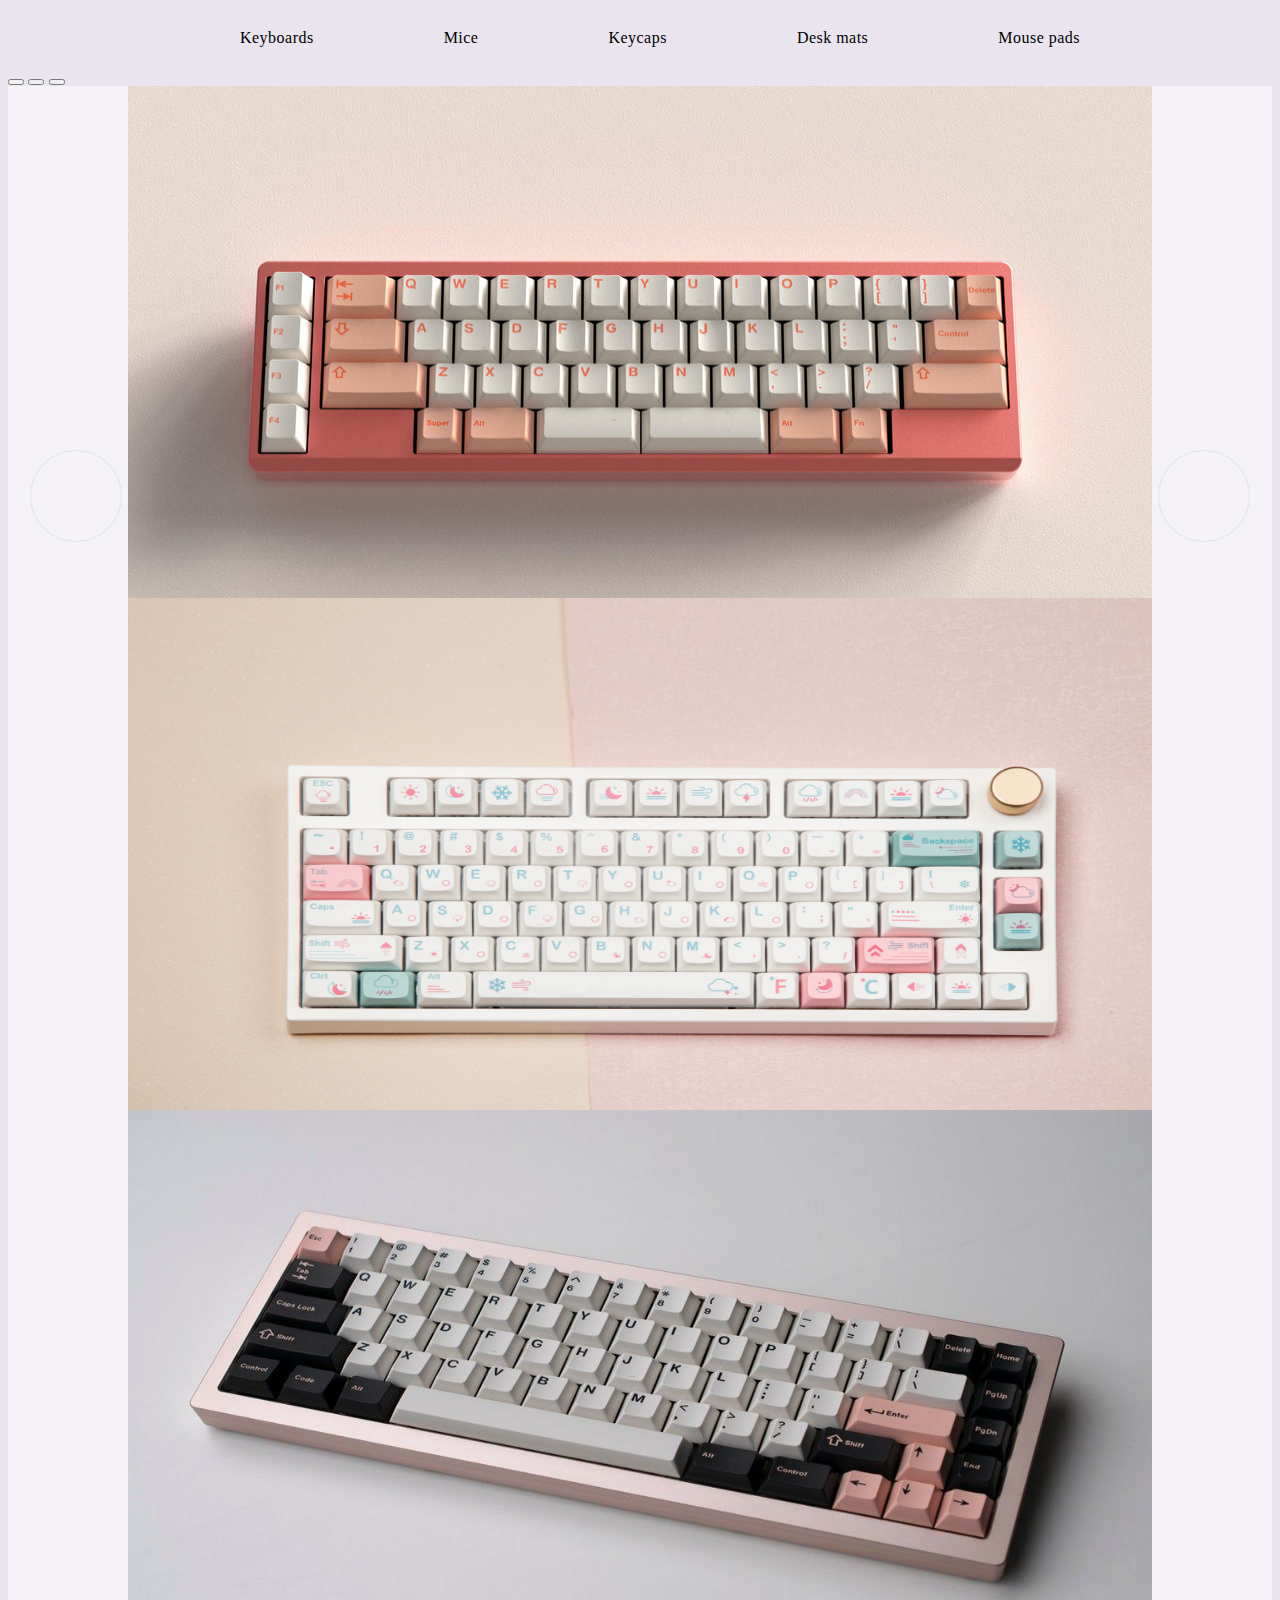
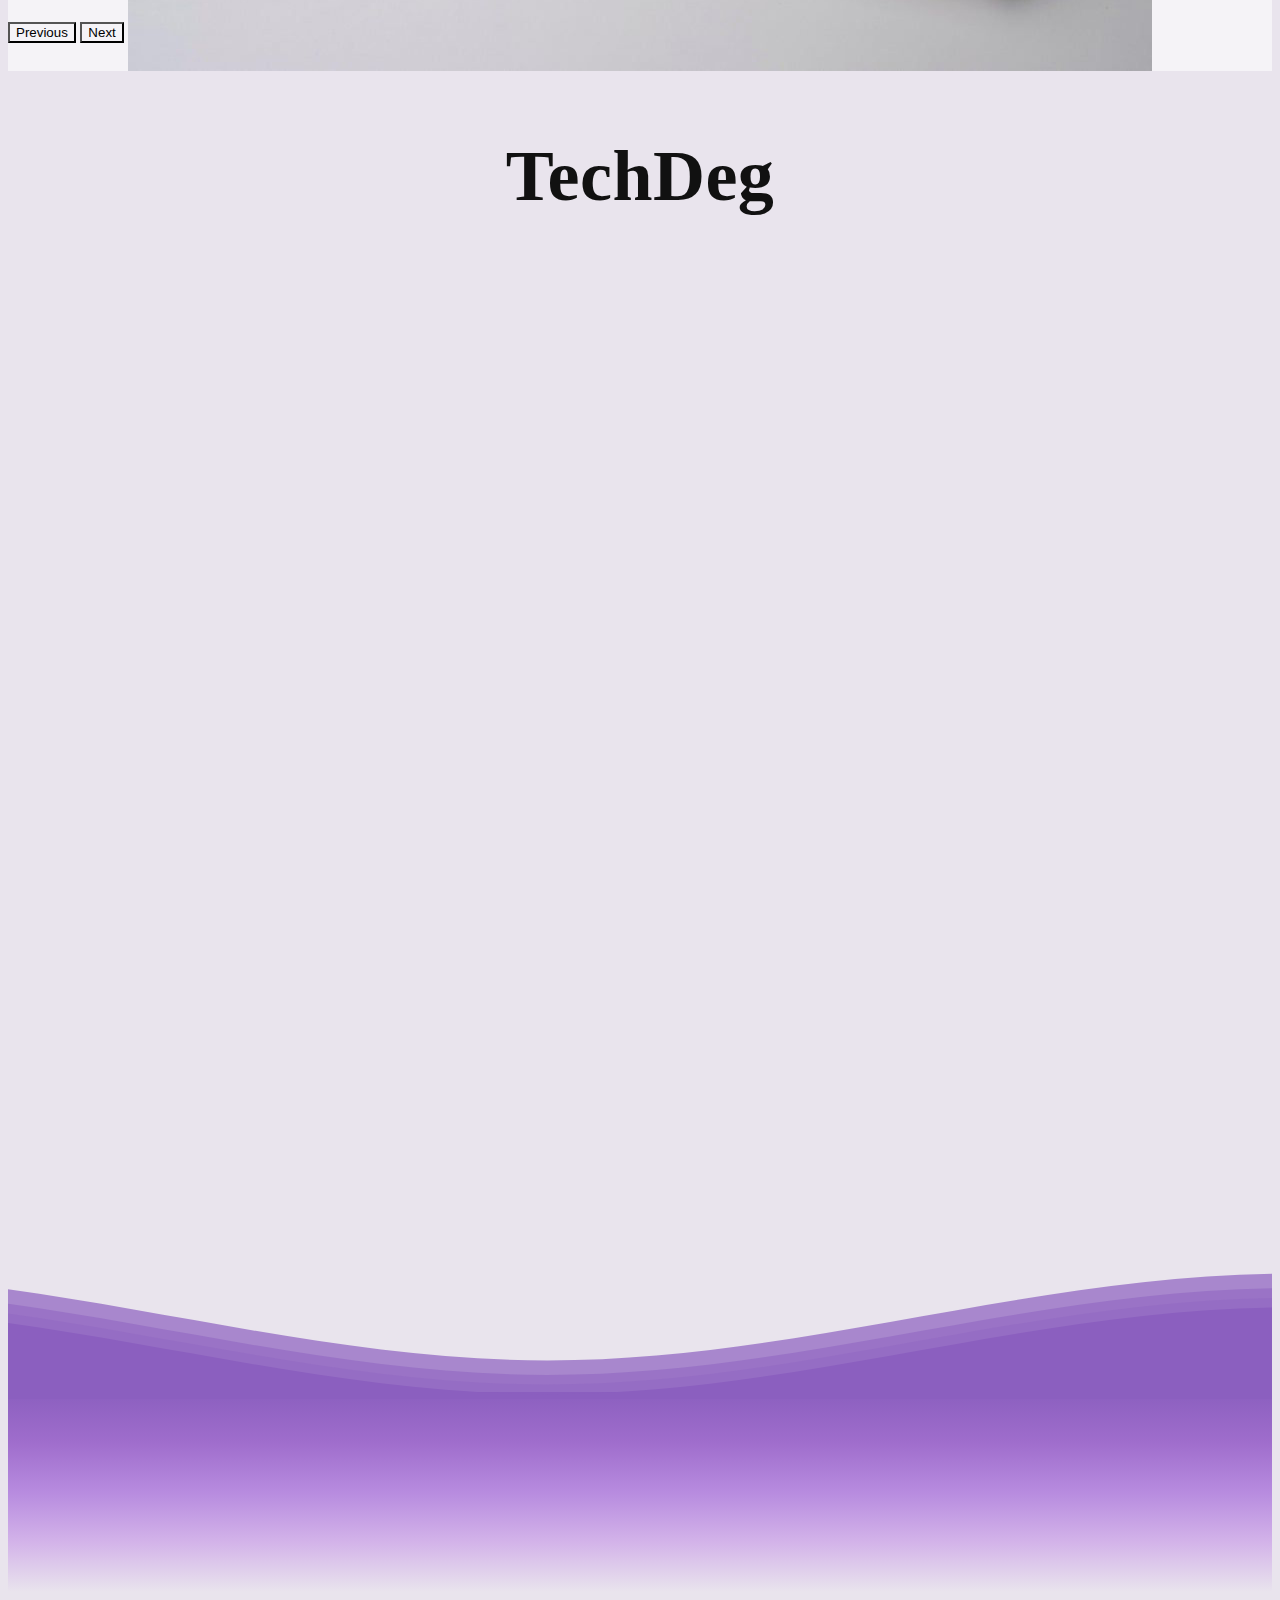
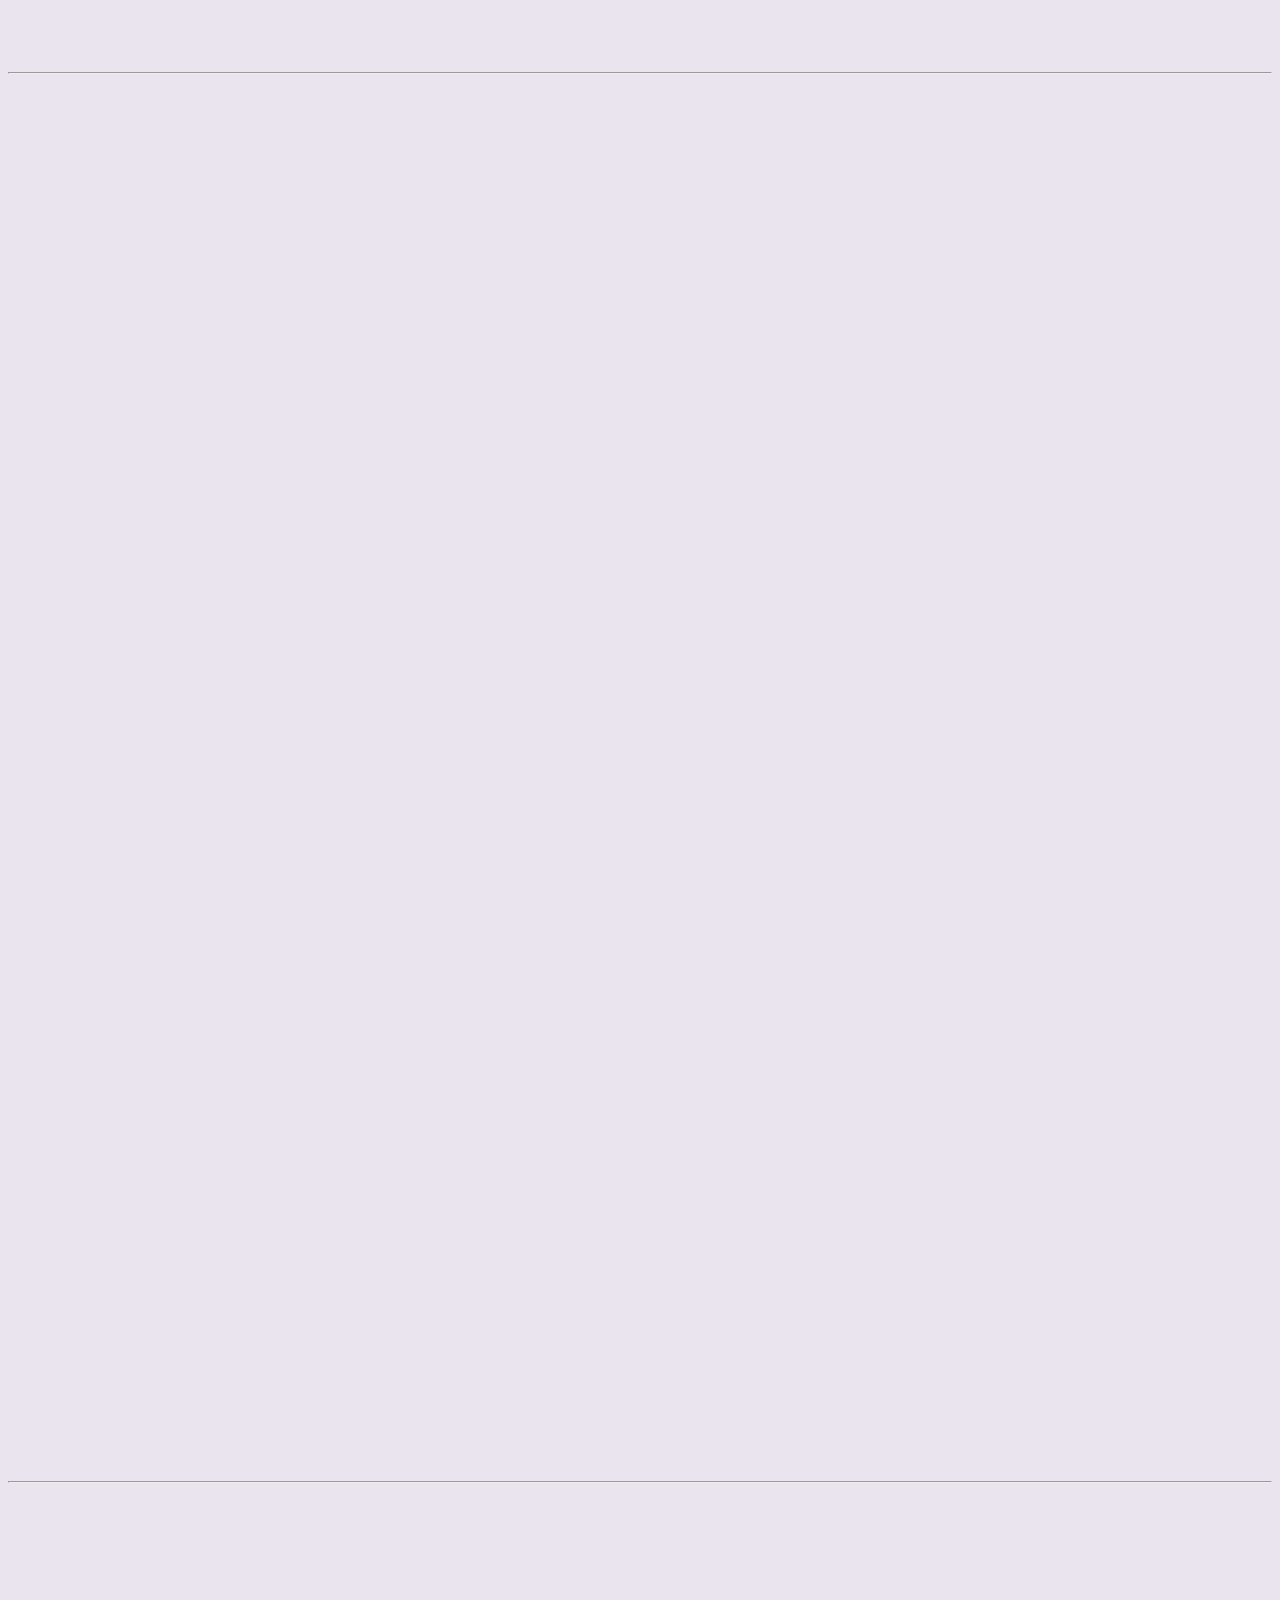
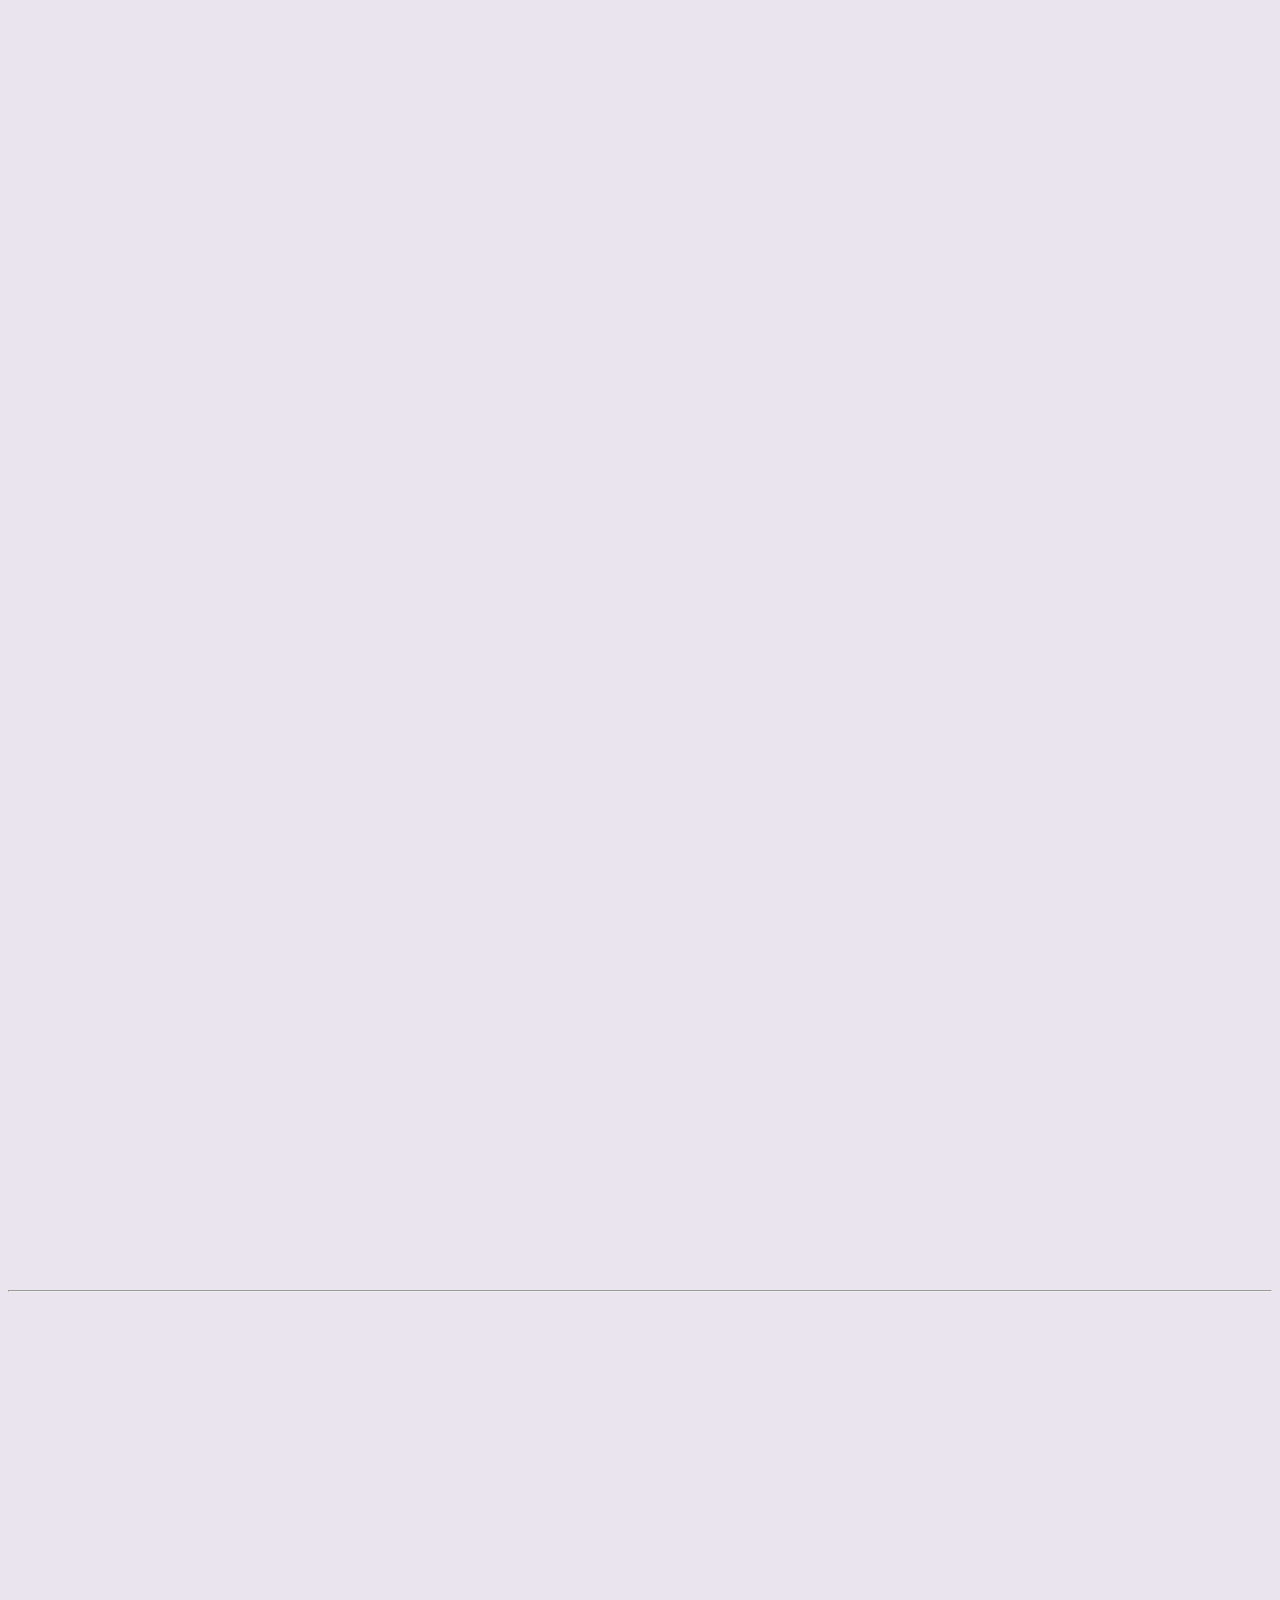
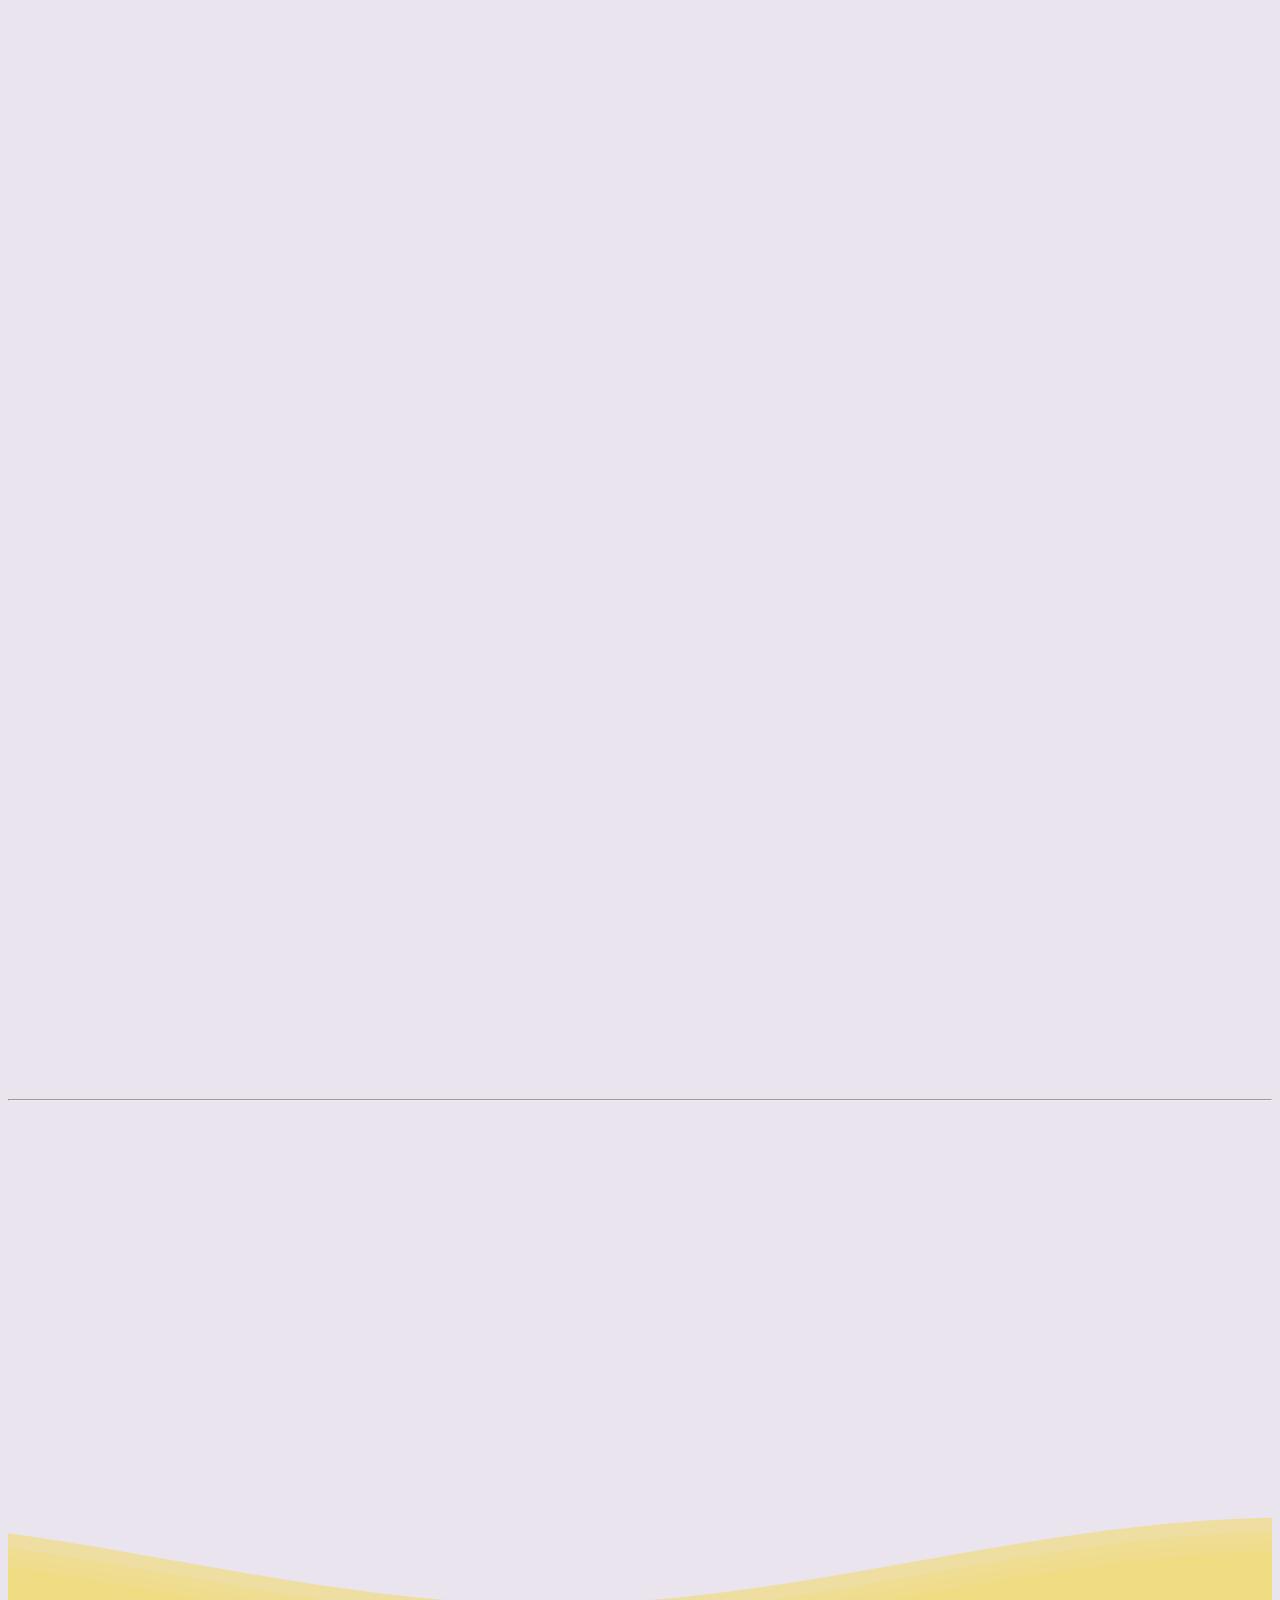
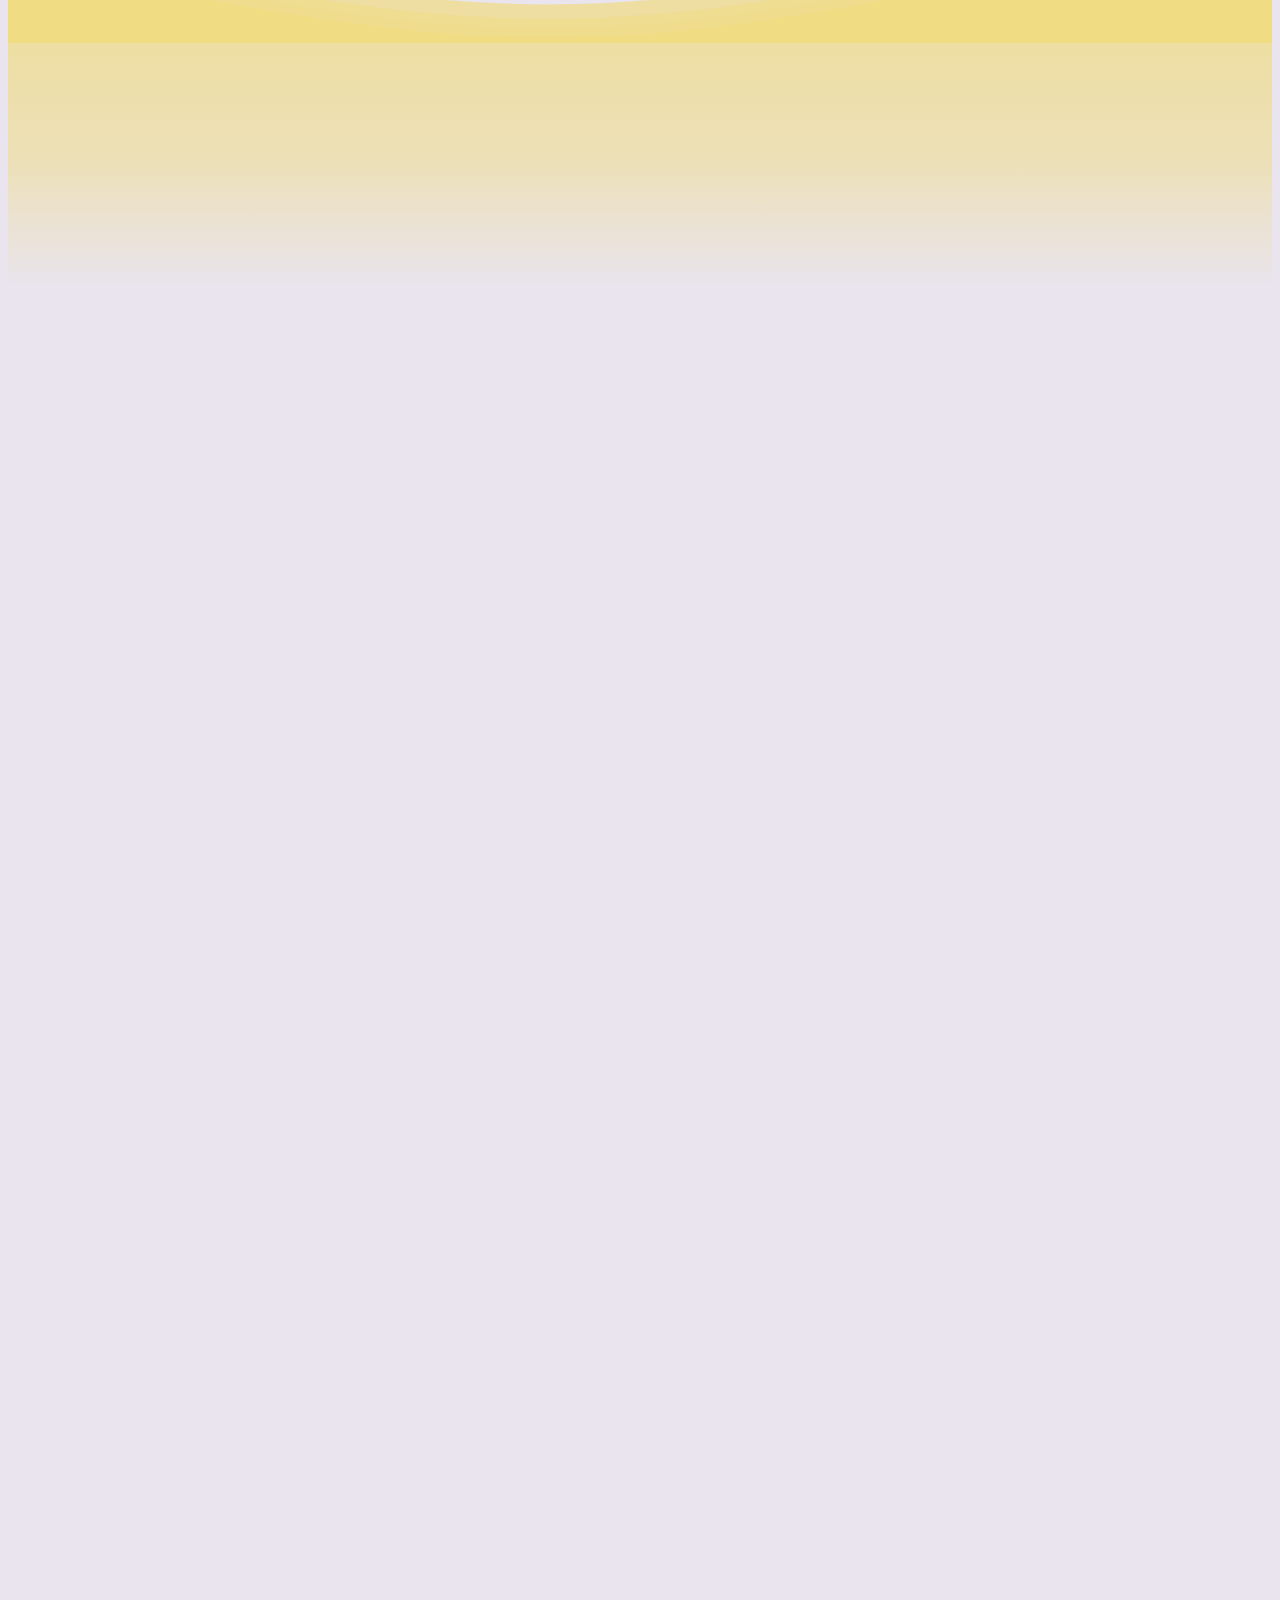
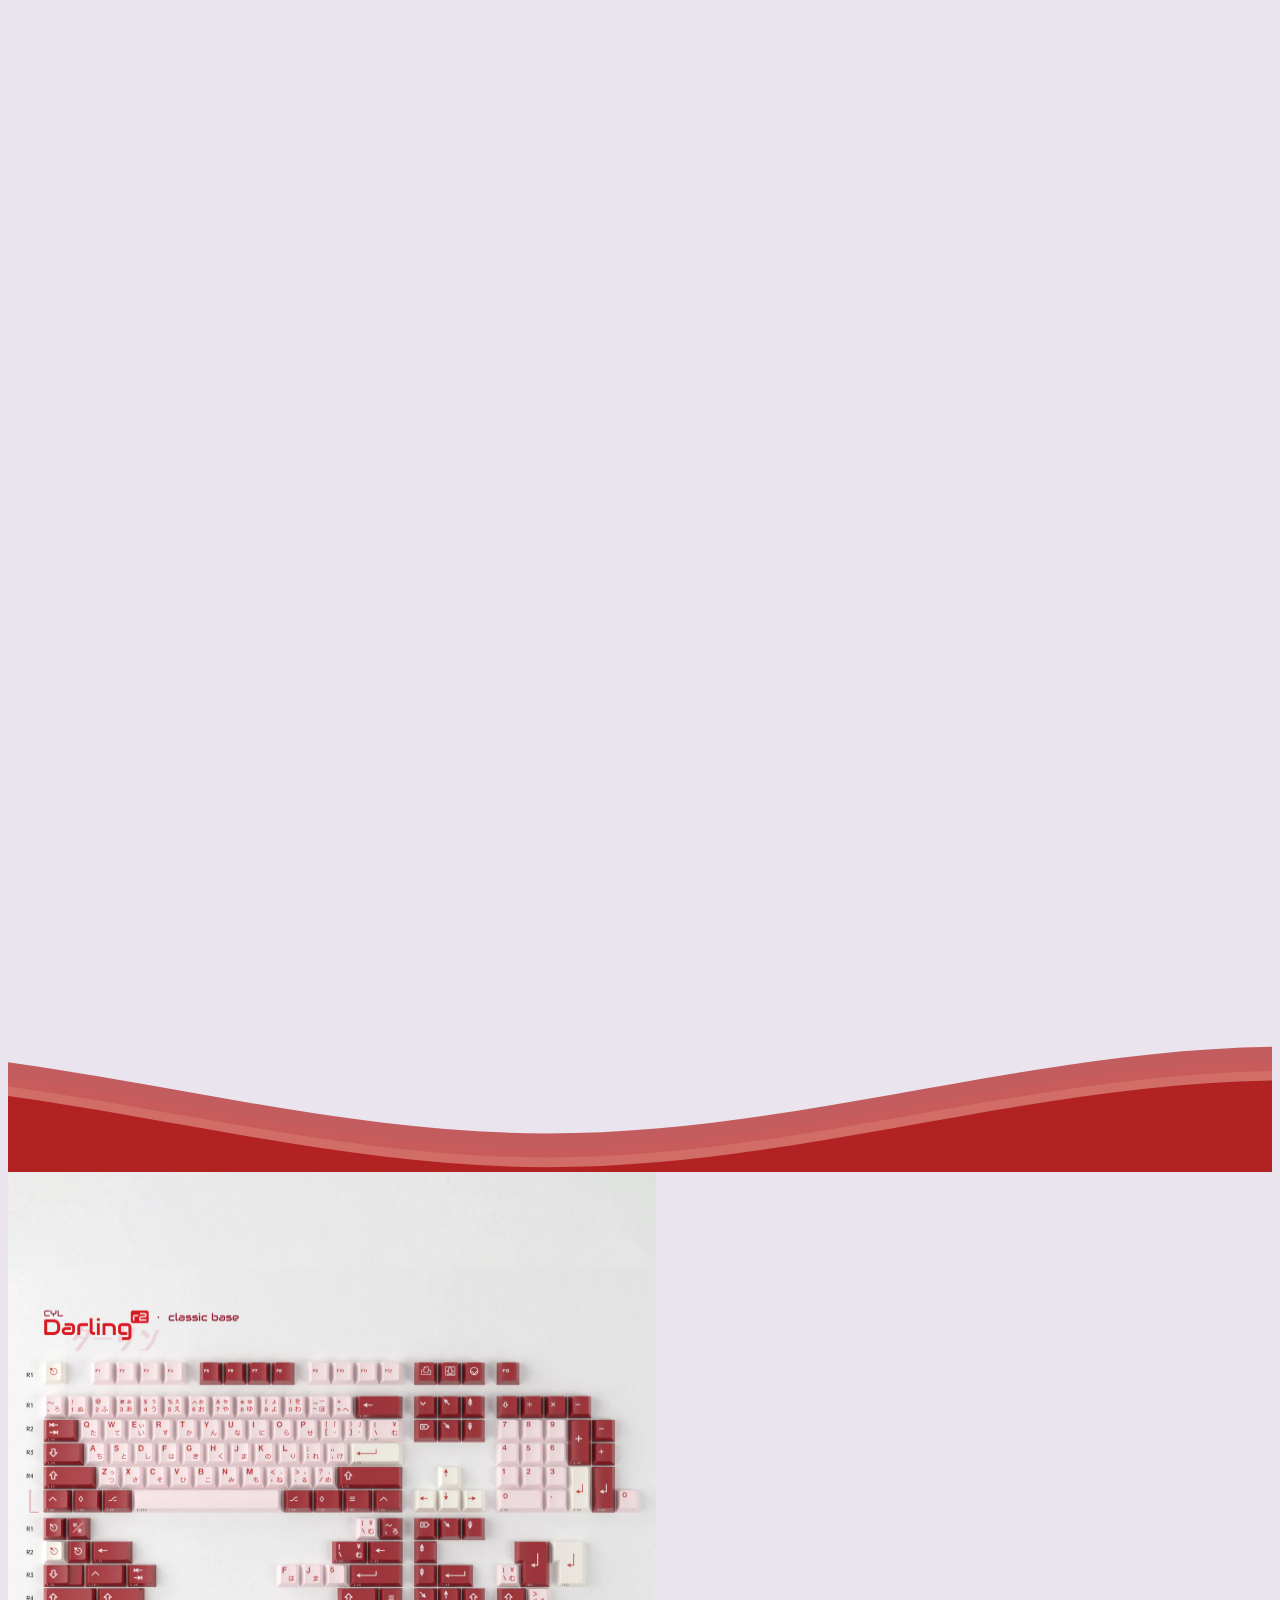
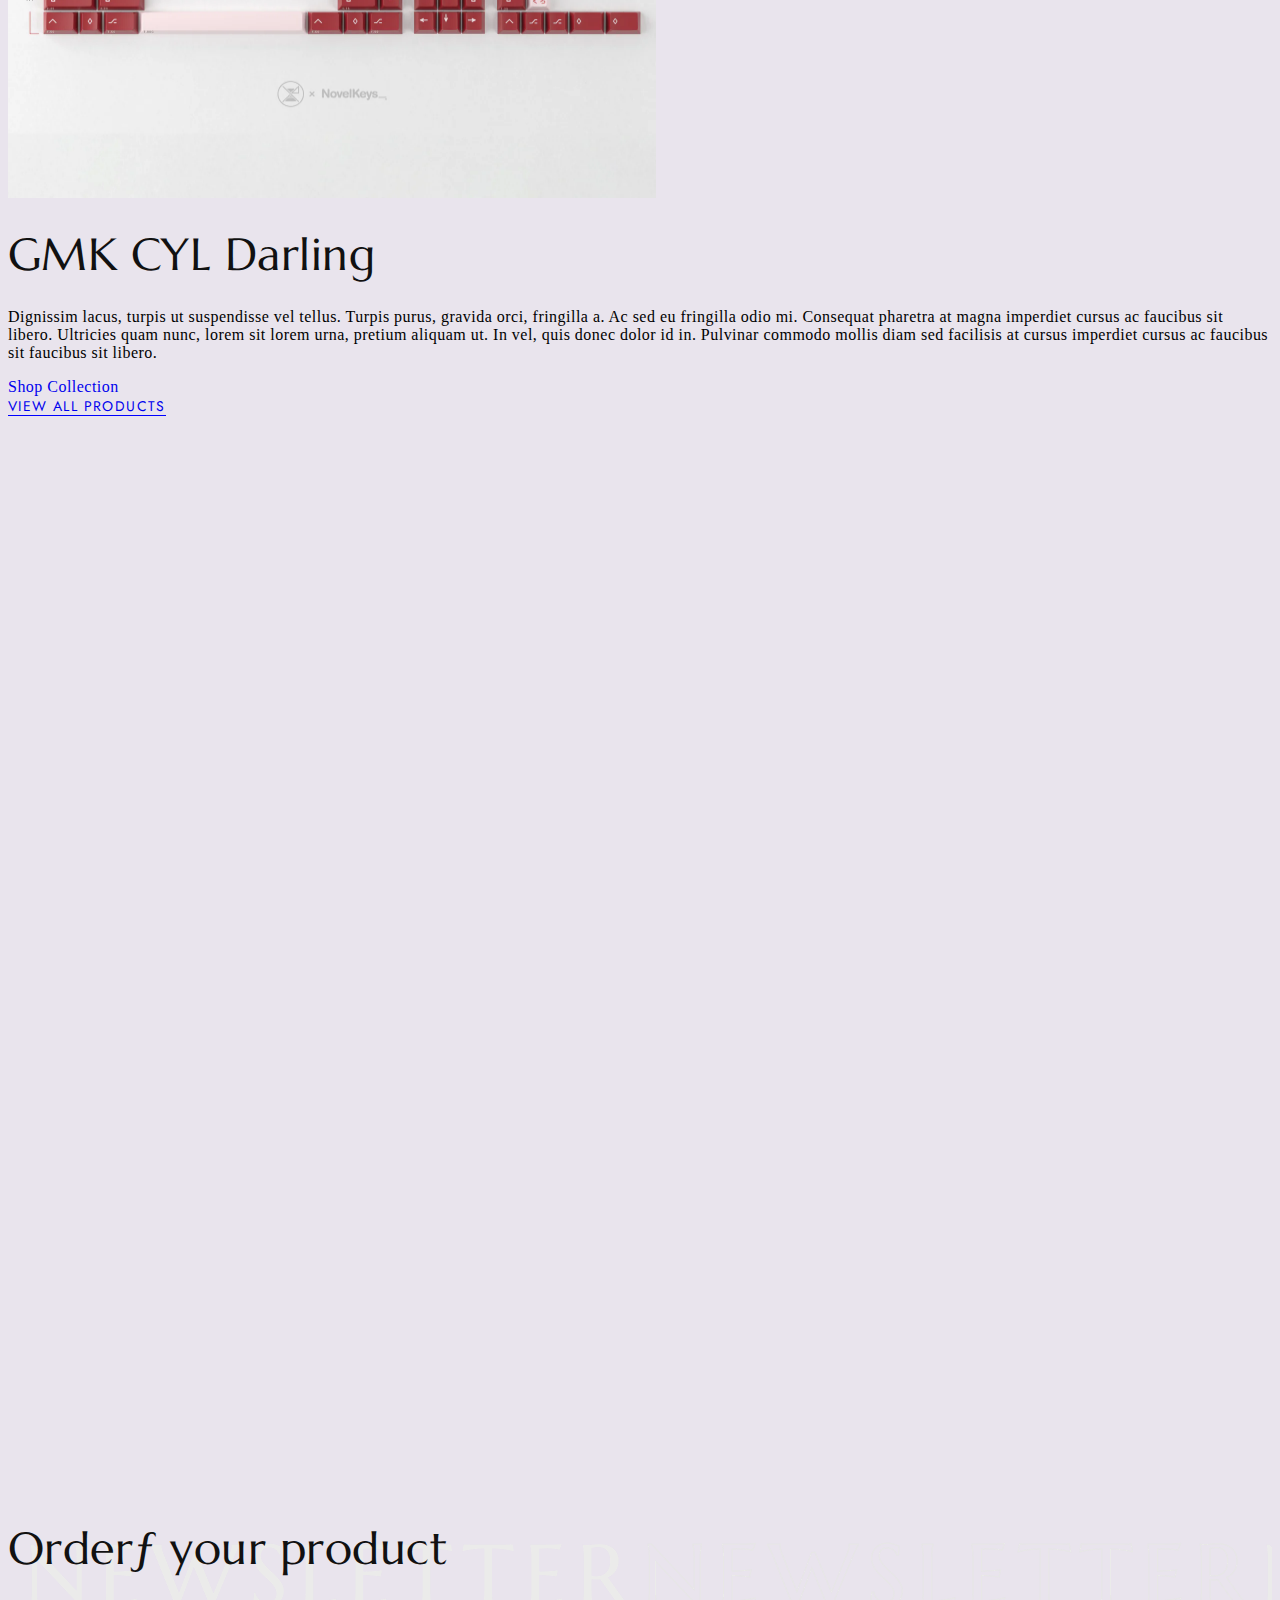
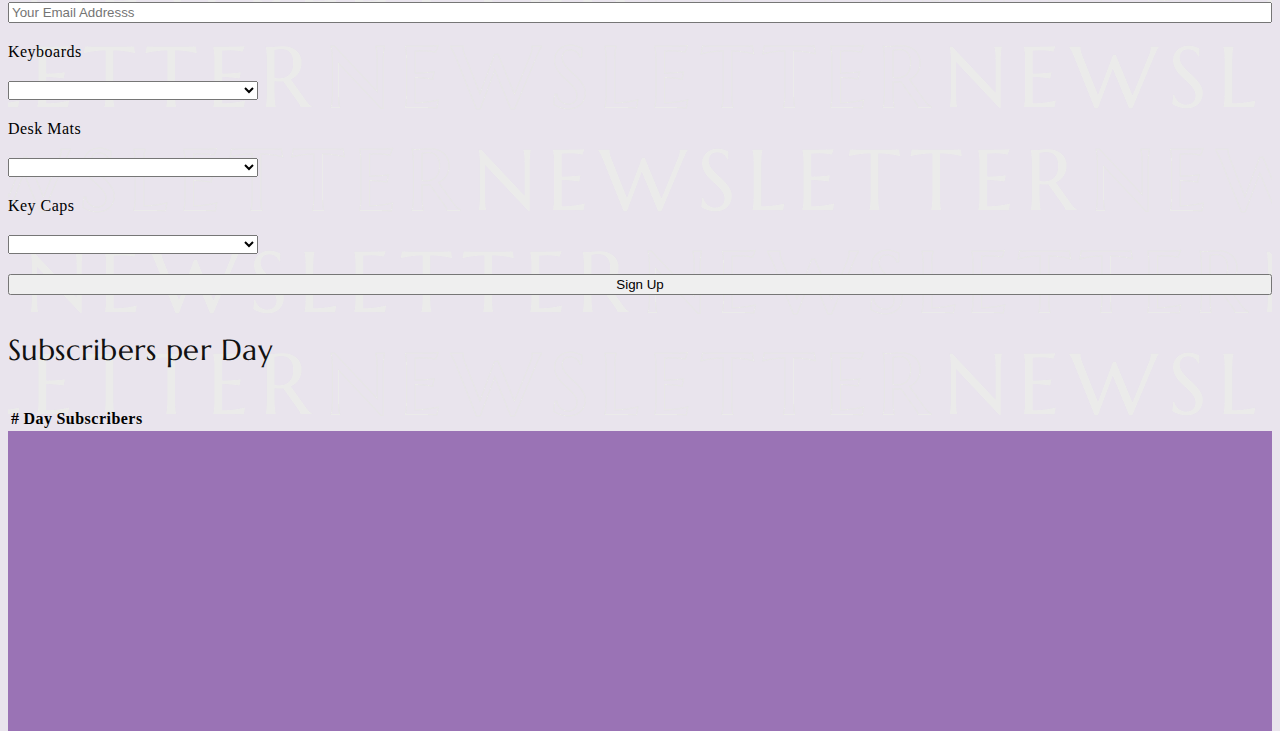
==== commit fedacb57: "4th commit" ====
--- a/index.html
+++ b/index.html
@@ -36,10 +36,10 @@
   <header>
     <nav>
       <ul id="navList">
-        <li> <a href="">Keyboards</a></li>
+        <li> <a href="#Keyboards">Keyboards</a></li>
         <li><a href=""> Mice</a></li>
-        <li><a href=""> Keycaps</a></li>
-        <li><a href=""> Desk mats</a></li>
+        <li><a href="#Keycaps"> Keycaps</a></li>
+        <li><a href="#Desk_Mats"> Desk mats</a></li>
         <li><a href=""> Mouse pads</a></li>
       </ul>
     </nav>
@@ -127,7 +127,7 @@
             <div class="swiper-slide">
               <div class="banner-item image-zoom-effect">
                 <div id="keyboardTitle">
-                  <p class="tagLabels">Mouse Pads</p>
+                  <p class="tagLabels">Desk mats</p>
                 </div>
                 <div class="image-holder">
                   <a href="#">
@@ -238,7 +238,7 @@
   </section>
 
 
-  <section class="features py-5">
+  <section class="features py-5" id="Keyboards">
     <div class="container">
       <div class="row" style="display: flex; justify-content: center;">
         <div class="col-md-3 text-center" data-aos="fade-in" data-aos-delay="900">
@@ -254,6 +254,8 @@
   </section>
 
 
+
+
   <div id="container_waves">
     <svg class="waves" xmlns="http://www.w3.org/2000/svg" xmlns:xlink="http://www.w3.org/1999/xlink"
       viewBox="0 24 150 28" preserveAspectRatio="none" shape-rendering="auto">
@@ -271,6 +273,9 @@
     </svg>
   </div>
 
+  <div class="purpleGradient">
+
+  </div>
 
 
 
@@ -287,7 +292,8 @@
         <h1 class="open-up" data-aos="zoom-out">Keychron Q6</h1>
       </div>
       <div class="col-md-7">
-        <img src="./images/techDeg/bestseller3.png" alt="" style="height: 550px; width: 700px;" class="open-up" data-aos="zoom-out">
+        <img src="./images/techDeg/bestseller3.png" alt="" style="height: 550px; width: 700px;" class="open-up"
+          data-aos="zoom-out">
       </div>
       <div class="col-md-5">
         <iframe width="500" height="550" src="https://www.youtube.com/embed/6HdnKa86bZ0?si=zD4RwkMqqeOGxayJ"
@@ -301,10 +307,11 @@
 
     <div class="row featurette">
       <div class="container_keyname">
-          <h1 class="open-up" data-aos="zoom-out" >Akko MU1 Wooden Gasket</h1>
+        <h1 class="open-up" data-aos="zoom-out">Akko MU1 Wooden Gasket</h1>
       </div>
       <div class="col-md-7 order-md-2">
-        <img src="./images/techDeg/bestseller1.jpg" alt="" style="height: 550px; width: 700px;" class="open-up" data-aos="zoom-out">
+        <img src="./images/techDeg/bestseller1.jpg" alt="" style="height: 550px; width: 700px;" class="open-up"
+          data-aos="zoom-out">
       </div>
 
       <div class="col-md-5 order-md-1">
@@ -322,7 +329,8 @@
         <h1 class="open-up" data-aos="zoom-out">Keyboard 81 Pro</h1>
       </div>
       <div class="col-md-7">
-        <img src="./images/techDeg/bestseller2.png" class="open-up" data-aos="zoom-out" alt="" style="height: 550px; width: 700px;">
+        <img src="./images/techDeg/bestseller2.png" class="open-up" data-aos="zoom-out" alt=""
+          style="height: 550px; width: 700px;">
       </div>
       <div class="col-md-5">
         <iframe width="560" height="550" src="https://www.youtube.com/embed/JpX3htCVBFM?si=3SUyllJQPbLQYH8J"
@@ -342,8 +350,40 @@
 
 
 
-
-
+  <section class="features py-5" id="Desk_Mats">
+    <div class="container">
+      <div class="row" style="display: flex; justify-content: center;">
+        <div class="col-md-3 text-center" data-aos="fade-in" data-aos-delay="900">
+          <div class="py-5">
+            <svg width="38" height="38" viewBox="0 0 24 24">
+              <use xlink:href="#arrow-cycle"></use>
+            </svg>
+            <h4 class="element-title text-capitalize my-3">Best selling Desk Mats</h4>
+          </div>
+        </div>
+      </div>
+    </div>
+  </section>
+  <div id="container_waves">
+    <svg class="waves" xmlns="http://www.w3.org/2000/svg" xmlns:xlink="http://www.w3.org/1999/xlink"
+      viewBox="0 24 150 28" preserveAspectRatio="none" shape-rendering="auto">
+
+      <defs>
+        <path id="gentle-wave" d="M-160 44c30 0 58-18 88-18s 58 18 88 18 58-18 88-18 58 18 88 18 v44h-352z" />
+      </defs>
+
+      <g class="parallax">
+        <use xlink:href="#gentle-wave" x="48" y="0" fill="rgba(240, 220, 130, 0.7)" />
+        <use xlink:href="#gentle-wave" x="48" y="3" fill="rgba(240, 220, 130, 0.5)" />
+        <use xlink:href="#gentle-wave" x="48" y="5" fill="rgba(240, 220, 130, 0.3)" />
+        <use xlink:href="#gentle-wave" x="48" y="7" fill="#F0DC82" />
+      </g>
+    </svg>
+  </div>
+  <div style="height: 250px; background: linear-gradient(180deg, rgba(240, 220, 130, 0.7), rgba(240, 220, 130, 0.5), #E9E4ED);
+; margin-bottom: 120px;">
+  </div>
+  <div style="height: 150px;"></div>
   <section class="categories overflow-hidden">
     <div class="container">
       <div class="open-up" data-aos="zoom-out">
@@ -352,42 +392,48 @@
             <div class="cat-item image-zoom-effect">
               <div class="image-holder">
                 <a href="index.html">
-                  <img src="images/cat-item1.jpg" alt="categories" class="product-image img-fluid">
+                  <img src="images/techDeg/bestsellingM3.png" alt="categories" class="product-image img-fluid"
+                    style="height: 485px; width: 440px;">
                 </a>
               </div>
-              <div class="category-content">
-                <div class="product-button">
-                  <a href="index.html" class="btn btn-common text-uppercase">Shop for men</a>
-                </div>
-              </div>
+              <!-- Change container-->
+              <div class="bottomBillboard">
+                <p class="FontKeyboards">Chaos</p>
+              </div>
+              <!-- End-->
             </div>
           </div>
           <div class="col-md-4">
             <div class="cat-item image-zoom-effect">
               <div class="image-holder">
                 <a href="index.html">
-                  <img src="images/cat-item2.jpg" alt="categories" class="product-image img-fluid">
+                  <img src="images/techDeg/bestSellingM2.png" alt="categories" class="product-image img-fluid"
+                    style="width: 440px; height: 485px;">
                 </a>
               </div>
-              <div class="category-content">
-                <div class="product-button">
-                  <a href="index.html" class="btn btn-common text-uppercase">Shop for women</a>
-                </div>
-              </div>
+              <!-- Change container-->
+              <div class="bottomBillboard">
+                <p class="FontKeyboards">Sakura </p>
+              </div>
+              <!-- End-->
+
+
+
             </div>
           </div>
           <div class="col-md-4">
             <div class="cat-item image-zoom-effect">
               <div class="image-holder">
                 <a href="index.html">
-                  <img src="images/cat-item3.jpg" alt="categories" class="product-image img-fluid">
+                  <img src="images/techDeg/bestSellingM4.png" alt="categories" class="product-image img-fluid"
+                    style="height: 485px; width: 440px;">
                 </a>
               </div>
-              <div class="category-content">
-                <div class="product-button">
-                  <a href="index.html" class="btn btn-common text-uppercase">Shop accessories</a>
-                </div>
-              </div>
+              <!-- Change container-->
+              <div class="bottomBillboard">
+                <p class="FontKeyboards"> Gravity Monochrome</p>
+              </div>
+              <!-- End-->
             </div>
           </div>
         </div>
@@ -395,795 +441,319 @@
     </div>
   </section>
 
-  <section id="new-arrival" class="new-arrival product-carousel py-5 position-relative overflow-hidden">
+
+  <!-- keycaps section-->
+  <div style="height: 300px;"></div>
+
+  <section class="features py-5" id="Keycaps">
     <div class="container">
-      <div class="d-flex flex-wrap justify-content-between align-items-center mt-5 mb-3">
-        <h4 class="text-uppercase">Our New Arrivals</h4>
-        <a href="index.html" class="btn-link">View All Products</a>
-      </div>
-      <div class="swiper product-swiper open-up" data-aos="zoom-out">
-        <div class="swiper-wrapper d-flex">
-          <div class="swiper-slide">
-            <div class="product-item image-zoom-effect link-effect">
-              <div class="image-holder position-relative">
-                <a href="index.html">
-                  <img src="images/product-item-1.jpg" alt="categories" class="product-image img-fluid">
-                </a>
-                <a href="index.html" class="btn-icon btn-wishlist">
-                  <svg width="24" height="24" viewBox="0 0 24 24">
-                    <use xlink:href="#heart"></use>
-                  </svg>
-                </a>
-                <div class="product-content">
-                  <h5 class="element-title text-uppercase fs-5 mt-3">
-                    <a href="index.html">Dark florish onepiece</a>
-                  </h5>
-                  <a href="#" class="text-decoration-none" data-after="Add to cart"><span>$95.00</span></a>
-                </div>
-              </div>
-            </div>
-          </div>
-          <div class="swiper-slide">
-            <div class="product-item image-zoom-effect link-effect">
-              <div class="image-holder position-relative">
-                <a href="index.html">
-                  <img src="images/product-item-2.jpg" alt="categories" class="product-image img-fluid">
-                </a>
-                <a href="index.html" class="btn-icon btn-wishlist">
-                  <svg width="24" height="24" viewBox="0 0 24 24">
-                    <use xlink:href="#heart"></use>
-                  </svg>
-                </a>
-                <div class="product-content">
-                  <h5 class="text-uppercase fs-5 mt-3">
-                    <a href="index.html">Baggy Shirt</a>
-                  </h5>
-                  <a href="#" class="text-decoration-none" data-after="Add to cart"><span>$55.00</span></a>
-                </div>
-              </div>
-            </div>
-          </div>
-          <div class="swiper-slide">
-            <div class="product-item image-zoom-effect link-effect">
-              <div class="image-holder position-relative">
-                <a href="index.html">
-                  <img src="images/product-item-3.jpg" alt="categories" class="product-image img-fluid">
-                </a>
-                <a href="index.html" class="btn-icon btn-wishlist">
-                  <svg width="24" height="24" viewBox="0 0 24 24">
-                    <use xlink:href="#heart"></use>
-                  </svg>
-                </a>
-                <div class="product-content">
-                  <h5 class="text-uppercase fs-5 mt-3">
-                    <a href="index.html">Cotton off-white shirt</a>
-                  </h5>
-                  <a href="#" class="text-decoration-none" data-after="Add to cart"><span>$65.00</span></a>
-                </div>
-              </div>
-            </div>
-          </div>
-          <div class="swiper-slide">
-            <div class="product-item image-zoom-effect link-effect">
-              <div class="image-holder position-relative">
-                <a href="index.html">
-                  <img src="images/product-item-4.jpg" alt="categories" class="product-image img-fluid">
-                </a>
-                <a href="index.html" class="btn-icon btn-wishlist">
-                  <svg width="24" height="24" viewBox="0 0 24 24">
-                    <use xlink:href="#heart"></use>
-                  </svg>
-                </a>
-                <div class="product-content">
-                  <h5 class="text-uppercase fs-5 mt-3">
-                    <a href="index.html">Crop sweater</a>
-                  </h5>
-                  <a href="#" class="text-decoration-none" data-after="Add to cart"><span>$50.00</span></a>
-                </div>
-              </div>
-            </div>
-          </div>
-          <div class="swiper-slide">
-            <div class="product-item image-zoom-effect link-effect">
-              <div class="image-holder position-relative">
-                <a href="index.html">
-                  <img src="images/product-item-10.jpg" alt="categories" class="product-image img-fluid">
-                </a>
-                <a href="index.html" class="btn-icon btn-wishlist">
-                  <svg width="24" height="24" viewBox="0 0 24 24">
-                    <use xlink:href="#heart"></use>
-                  </svg>
-                </a>
-                <div class="product-content">
-                  <h5 class="text-uppercase fs-5 mt-3">
-                    <a href="index.html">Crop sweater</a>
-                  </h5>
-                  <a href="#" class="text-decoration-none" data-after="Add to cart"><span>$70.00</span></a>
-                </div>
-              </div>
-            </div>
-          </div>
-        </div>
-        <div class="swiper-pagination"></div>
-      </div>
-      <div class="icon-arrow icon-arrow-left"><svg width="50" height="50" viewBox="0 0 24 24">
-          <use xlink:href="#arrow-left"></use>
-        </svg></div>
-      <div class="icon-arrow icon-arrow-right"><svg width="50" height="50" viewBox="0 0 24 24">
-          <use xlink:href="#arrow-right"></use>
-        </svg></div>
+      <div class="row" style="display: flex; justify-content: center;">
+        <div class="col-md-3 text-center" data-aos="fade-in" data-aos-delay="900">
+          <div class="py-5">
+            <svg width="38" height="38" viewBox="0 0 24 24">
+              <use xlink:href="#arrow-cycle"></use>
+            </svg>
+            <h4 class="element-title text-capitalize my-3">Best selling keycaps</h4>
+          </div>
+        </div>
+      </div>
     </div>
   </section>
 
-  <section class="collection bg-light position-relative py-5">
-    <div class="container">
-      <div class="row">
-        <div class="title-xlarge text-uppercase txt-fx domino">Collection</div>
-        <div class="collection-item d-flex flex-wrap my-5">
-          <div class="col-md-6 column-container">
-            <div class="image-holder">
-              <img src="images/single-image-2.jpg" alt="collection" class="product-image img-fluid">
-            </div>
-          </div>
-          <div class="col-md-6 column-container bg-white">
-            <div class="collection-content p-5 m-0 m-md-5">
-              <h3 class="element-title text-uppercase">Classic winter collection</h3>
-              <p>Dignissim lacus, turpis ut suspendisse vel tellus. Turpis purus, gravida orci, fringilla a. Ac sed eu
-                fringilla odio mi. Consequat pharetra at magna imperdiet cursus ac faucibus sit libero. Ultricies quam
-                nunc, lorem sit lorem urna, pretium aliquam ut. In vel, quis donec dolor id in. Pulvinar commodo
-                mollis
-                diam sed facilisis at cursus imperdiet cursus ac faucibus sit faucibus sit libero.</p>
-              <a href="#" class="btn btn-dark text-uppercase mt-3">Shop Collection</a>
-            </div>
-          </div>
-        </div>
-      </div>
-    </div>
-  </section>
-
-  <section id="best-sellers" class="best-sellers product-carousel py-5 position-relative overflow-hidden">
-    <div class="container">
-      <div class="d-flex flex-wrap justify-content-between align-items-center mt-5 mb-3">
-        <h4 class="text-uppercase open-up">Best Selling Items</h4>
-        <a href="index.html" class="btn-link">View All Products</a>
-      </div>
-      <div class="swiper product-swiper open-up" data-aos="zoom-out">
-        <div class="swiper-wrapper d-flex">
-          <div class="swiper-slide">
-            <div class="product-item image-zoom-effect link-effect">
+
+
+
+  <div id="container_waves">
+    <svg class="waves" xmlns="http://www.w3.org/2000/svg" xmlns:xlink="http://www.w3.org/1999/xlink"
+      viewBox="0 24 150 28" preserveAspectRatio="none" shape-rendering="auto">
+
+      <defs>
+        <path id="gentle-wave" d="M-160 44c30 0 58-18 88-18s 58 18 88 18 58-18 88-18 58 18 88 18 v44h-352z" />
+      </defs>
+
+      <g class="parallax">
+        <use xlink:href="#gentle-wave" x="48" y="0" fill="rgba(178, 34, 34, 0.7)" />
+        <!-- Deep brick red with transparency -->
+        <use xlink:href="#gentle-wave" x="48" y="3" fill="rgba(205, 92, 92, 0.5)" /> <!-- Softer brick red -->
+        <use xlink:href="#gentle-wave" x="48" y="5" fill="rgba(233, 150, 122, 0.3)" /> <!-- Light, earthy tone -->
+        <use xlink:href="#gentle-wave" x="48" y="7" fill="#B22222" /> <!-- Solid brick red -->
+      </g>
+
+    </svg>
+  </div>
+
+  <div class="purpleGradient">
+
+
+    <section class="collection bg-light position-relative py-5" style="background-color: #E9E4ED !important;">
+      <div class="container" style="background-color: #E9E4ED !important">
+        <div class="row">
+          <div class="title-xlarge text-uppercase txt-fx domino">Collection</div>
+          <div class="collection-item d-flex flex-wrap my-5">
+            <div class="col-md-6 column-container">
               <div class="image-holder">
-                <a href="index.html">
-                  <img src="images/product-item-4.jpg" alt="categories" class="product-image img-fluid">
-                </a>
-                <a href="index.html" class="btn-icon btn-wishlist">
-                  <svg width="24" height="24" viewBox="0 0 24 24">
-                    <use xlink:href="#heart"></use>
-                  </svg>
-                </a>
-                <div class="product-content">
-                  <h5 class="text-uppercase fs-5 mt-3">
-                    <a href="index.html">Dark florish onepiece</a>
-                  </h5>
-                  <a href="index.html" class="text-decoration-none" data-after="Add to cart"><span>$95.00</span></a>
-                </div>
-              </div>
-            </div>
-          </div>
-          <div class="swiper-slide">
-            <div class="product-item image-zoom-effect link-effect">
-              <div class="image-holder">
-                <a href="index.html">
-                  <img src="images/product-item-3.jpg" alt="product" class="product-image img-fluid">
-                </a>
-                <a href="index.html" class="btn-icon btn-wishlist">
-                  <svg width="24" height="24" viewBox="0 0 24 24">
-                    <use xlink:href="#heart"></use>
-                  </svg>
-                </a>
-                <div class="product-content">
-                  <h5 class="text-uppercase fs-5 mt-3">
-                    <a href="index.html">Baggy Shirt</a>
-                  </h5>
-                  <a href="index.html" class="text-decoration-none" data-after="Add to cart"><span>$55.00</span></a>
-                </div>
-              </div>
-            </div>
-          </div>
-          <div class="swiper-slide">
-            <div class="product-item image-zoom-effect link-effect">
-              <div class="image-holder">
-                <a href="index.html">
-                  <img src="images/product-item-5.jpg" alt="categories" class="product-image img-fluid">
-                </a>
-                <a href="index.html" class="btn-icon btn-wishlist">
-                  <svg width="24" height="24" viewBox="0 0 24 24">
-                    <use xlink:href="#heart"></use>
-                  </svg>
-                </a>
-                <div class="product-content">
-                  <h5 class="text-uppercase fs-5 mt-3">
-                    <a href="index.html">Cotton off-white shirt</a>
-                  </h5>
-                  <a href="index.html" class="text-decoration-none" data-after="Add to cart"><span>$65.00</span></a>
-                </div>
-              </div>
-            </div>
-          </div>
-          <div class="swiper-slide">
-            <div class="product-item image-zoom-effect link-effect">
-              <div class="image-holdefr">
-                <a href="index.html">
-                  <img src="images/product-item-6.jpg" alt="categories" class="product-image img-fluid">
-                </a>
-                <a href="index.html" class="btn-icon btn-wishlist">
-                  <svg width="24" height="24" viewBox="0 0 24 24">
-                    <use xlink:href="#heart"></use>
-                  </svg>
-                </a>
-                <div class="product-content">
-                  <h5 class="text-uppercase fs-5 mt-3">
-                    <a href="index.html">Handmade crop sweater</a>
-                  </h5>
-                  <a href="index.html" class="text-decoration-none" data-after="Add to cart"><span>$50.00</span></a>
-                </div>
-              </div>
-            </div>
-          </div>
-          <div class="swiper-slide">
-            <div class="product-item image-zoom-effect link-effect">
-              <div class="image-holder">
-                <a href="index.html">
-                  <img src="images/product-item-9.jpg" alt="categories" class="product-image img-fluid">
-                </a>
-                <a href="index.html" class="btn-icon btn-wishlist">
-                  <svg width="24" height="24" viewBox="0 0 24 24">
-                    <use xlink:href="#heart"></use>
-                  </svg>
-                </a>
-                <div class="product-content">
-                  <h5 class="text-uppercase fs-5 mt-3">
-                    <a href="index.html">Dark florish onepiece</a>
-                  </h5>
-                  <a href="index.html" class="text-decoration-none" data-after="Add to cart"><span>$70.00</span></a>
-                </div>
-              </div>
-            </div>
-          </div>
-          <div class="swiper-slide">
-            <div class="product-item image-zoom-effect link-effect">
-              <div class="image-holder">
-                <a href="index.html">
-                  <img src="images/product-item-10.jpg" alt="categories" class="product-image img-fluid">
-                </a>
-                <a href="index.html" class="btn-icon btn-wishlist">
-                  <svg width="24" height="24" viewBox="0 0 24 24">
-                    <use xlink:href="#heart"></use>
-                  </svg>
-                </a>
-                <div class="product-content">
-                  <h5 class="text-uppercase fs-5 mt-3">
-                    <a href="index.html">Cotton off-white shirt</a>
-                  </h5>
-                  <a href="index.html" class="text-decoration-none" data-after="Add to cart"><span>$70.00</span></a>
-                </div>
-              </div>
-            </div>
-          </div>
-        </div>
-        <div class="swiper-pagination"></div>
-      </div>
-      <div class="icon-arrow icon-arrow-left"><svg width="50" height="50" viewBox="0 0 24 24">
-          <use xlink:href="#arrow-left"></use>
-        </svg></div>
-      <div class="icon-arrow icon-arrow-right"><svg width="50" height="50" viewBox="0 0 24 24">
-          <use xlink:href="#arrow-right"></use>
-        </svg></div>
-    </div>
-  </section>
-
-  <section class="video py-5 overflow-hidden">
-    <div class="container-fluid">
-      <div class="row">
-        <div class="video-content open-up" data-aos="zoom-out">
-          <div class="video-bg">
-            <img src="images/video-image.jpg" alt="video" class="video-image img-fluid">
-          </div>
-          <div class="video-player">
-            <a class="youtube" href="https://www.youtube.com/embed/pjtsGzQjFM4">
-              <svg width="24" height="24" viewBox="0 0 24 24">
-                <use xlink:href="#play"></use>
-              </svg>
-              <img src="images/text-pattern.png" alt="pattern" class="text-rotate">
-            </a>
-          </div>
-        </div>
-      </div>
-    </div>
-  </section>
-
-  <section class="testimonials py-5 bg-light">
-    <div class="section-header text-center mt-5">
-      <h3 class="section-title">WE LOVE GOOD COMPLIMENT</h3>
-    </div>
-    <div class="swiper testimonial-swiper overflow-hidden my-5">
-      <div class="swiper-wrapper d-flex">
-        <div class="swiper-slide">
-          <div class="testimonial-item text-center">
-            <blockquote>
-              <p>“More than expected crazy soft, flexible and best fitted white simple denim shirt.”</p>
-              <div class="review-title text-uppercase">casual way</div>
-            </blockquote>
-          </div>
-        </div>
-        <div class="swiper-slide">
-          <div class="testimonial-item text-center">
-            <blockquote>
-              <p>“Best fitted white denim shirt more than expected crazy soft, flexible</p>
-              <div class="review-title text-uppercase">uptop</div>
-            </blockquote>
-          </div>
-        </div>
-        <div class="swiper-slide">
-          <div class="testimonial-item text-center">
-            <blockquote>
-              <p>“Best fitted white denim shirt more white denim than expected flexible crazy soft.”</p>
-              <div class="review-title text-uppercase">Denim craze</div>
-            </blockquote>
-          </div>
-        </div>
-        <div class="swiper-slide">
-          <div class="testimonial-item text-center">
-            <blockquote>
-              <p>“Best fitted white denim shirt more than expected crazy soft, flexible</p>
-              <div class="review-title text-uppercase">uptop</div>
-            </blockquote>
-          </div>
-        </div>
-      </div>
-    </div>
-    <div class="testimonial-swiper-pagination d-flex justify-content-center mb-5"></div>
-  </section>
-
-  <section id="related-products" class="related-products product-carousel py-5 position-relative overflow-hidden">
-    <div class="container">
-      <div class="d-flex flex-wrap justify-content-between align-items-center mt-5 mb-3">
-        <h4 class="text-uppercase">You May Also Like</h4>
-        <a href="index.html" class="btn-link">View All Products</a>
-      </div>
-      <div class="swiper product-swiper open-up" data-aos="zoom-out">
-        <div class="swiper-wrapper d-flex">
-          <div class="swiper-slide">
-            <div class="product-item image-zoom-effect link-effect">
-              <div class="image-holder">
-                <a href="index.html">
-                  <img src="images/product-item-5.jpg" alt="product" class="product-image img-fluid">
-                </a>
-                <a href="index.html" class="btn-icon btn-wishlist">
-                  <svg width="24" height="24" viewBox="0 0 24 24">
-                    <use xlink:href="#heart"></use>
-                  </svg>
-                </a>
-                <div class="product-content">
-                  <h5 class="text-uppercase fs-5 mt-3">
-                    <a href="index.html">Dark florish onepiece</a>
-                  </h5>
-                  <a href="index.html" class="text-decoration-none" data-after="Add to cart"><span>$95.00</span></a>
-                </div>
-              </div>
-            </div>
-          </div>
-          <div class="swiper-slide">
-            <div class="product-item image-zoom-effect link-effect">
-              <div class="image-holder">
-                <a href="index.html">
-                  <img src="images/product-item-6.jpg" alt="product" class="product-image img-fluid">
-                </a>
-                <a href="index.html" class="btn-icon btn-wishlist">
-                  <svg width="24" height="24" viewBox="0 0 24 24">
-                    <use xlink:href="#heart"></use>
-                  </svg>
-                </a>
-                <div class="product-content">
-                  <h5 class="text-uppercase fs-5 mt-3">
-                    <a href="index.html">Baggy Shirt</a>
-                  </h5>
-                  <a href="index.html" class="text-decoration-none" data-after="Add to cart"><span>$55.00</span></a>
-                </div>
-              </div>
-            </div>
-          </div>
-          <div class="swiper-slide">
-            <div class="product-item image-zoom-effect link-effect">
-              <div class="image-holder">
-                <a href="index.html">
-                  <img src="images/product-item-7.jpg" alt="product" class="product-image img-fluid">
-                </a>
-                <a href="index.html" class="btn-icon btn-wishlist">
-                  <svg width="24" height="24" viewBox="0 0 24 24">
-                    <use xlink:href="#heart"></use>
-                  </svg>
-                </a>
-                <div class="product-content">
-                  <h5 class="text-uppercase fs-5 mt-3">
-                    <a href="index.html">Cotton off-white shirt</a>
-                  </h5>
-                  <a href="index.html" class="text-decoration-none" data-after="Add to cart"><span>$65.00</span></a>
-                </div>
-              </div>
-            </div>
-          </div>
-          <div class="swiper-slide">
-            <div class="product-item image-zoom-effect link-effect">
-              <div class="image-holder">
-                <a href="index.html">
-                  <img src="images/product-item-8.jpg" alt="product" class="product-image img-fluid">
-                </a>
-                <a href="index.html" class="btn-icon btn-wishlist">
-                  <svg width="24" height="24" viewBox="0 0 24 24">
-                    <use xlink:href="#heart"></use>
-                  </svg>
-                </a>
-                <div class="product-content">
-                  <h5 class="text-uppercase fs-5 mt-3">
-                    <a href="index.html">Handmade crop sweater</a>
-                  </h5>
-                  <a href="index.html" class="text-decoration-none" data-after="Add to cart"><span>$50.00</span></a>
-                </div>
-              </div>
-            </div>
-          </div>
-          <div class="swiper-slide">
-            <div class="product-item image-zoom-effect link-effect">
-              <div class="image-holder">
-                <a href="index.html">
-                  <img src="images/product-item-1.jpg" alt="product" class="product-image img-fluid">
-                </a>
-                <a href="index.html" class="btn-icon btn-wishlist">
-                  <svg width="24" height="24" viewBox="0 0 24 24">
-                    <use xlink:href="#heart"></use>
-                  </svg>
-                </a>
-                <div class="product-content">
-                  <h5 class="text-uppercase fs-5 mt-3">
-                    <a href="index.html">Handmade crop sweater</a>
-                  </h5>
-                  <a href="index.html" class="text-decoration-none" data-after="Add to cart"><span>$70.00</span></a>
-                </div>
-              </div>
-            </div>
-          </div>
-        </div>
-        <div class="swiper-pagination"></div>
-      </div>
-      <div class="icon-arrow icon-arrow-left"><svg width="50" height="50" viewBox="0 0 24 24">
-          <use xlink:href="#arrow-left"></use>
-        </svg></div>
-      <div class="icon-arrow icon-arrow-right"><svg width="50" height="50" viewBox="0 0 24 24">
-          <use xlink:href="#arrow-right"></use>
-        </svg></div>
-    </div>
-  </section>
-
-  <section class="blog py-5">
-    <div class="container">
-      <div class="d-flex flex-wrap justify-content-between align-items-center mt-5 mb-3">
-        <h4 class="text-uppercase">Read Blog Posts</h4>
-        <a href="index.html" class="btn-link">View All</a>
-      </div>
-      <div class="row">
-        <div class="col-md-4">
-          <article class="post-item">
-            <div class="post-image">
-              <a href="index.html">
-                <img src="images/post-image1.jpg" alt="image" class="post-grid-image img-fluid">
-              </a>
-            </div>
-            <div class="post-content d-flex flex-wrap gap-2 my-3">
-              <div class="post-meta text-uppercase fs-6 text-secondary">
-                <span class="post-category">Fashion /</span>
-                <span class="meta-day"> jul 11, 2022</span>
-              </div>
-              <h5 class="post-title text-uppercase">
-                <a href="index.html">How to look outstanding in pastel</a>
-              </h5>
-              <p>Dignissim lacus,turpis ut suspendisse vel tellus.Turpis purus,gravida orci,fringilla...</p>
-            </div>
-          </article>
-        </div>
-        <div class="col-md-4">
-          <article class="post-item">
-            <div class="post-image">
-              <a href="index.html">
-                <img src="images/post-image2.jpg" alt="image" class="post-grid-image img-fluid">
-              </a>
-            </div>
-            <div class="post-content d-flex flex-wrap gap-2 my-3">
-              <div class="post-meta text-uppercase fs-6 text-secondary">
-                <span class="post-category">Fashion /</span>
-                <span class="meta-day"> jul 11, 2022</span>
-              </div>
-              <h5 class="post-title text-uppercase">
-                <a href="index.html">Top 10 fashion trend for summer</a>
-              </h5>
-              <p>Turpis purus, gravida orci, fringilla dignissim lacus, turpis ut suspendisse vel tellus...</p>
-            </div>
-          </article>
-        </div>
-        <div class="col-md-4">
-          <article class="post-item">
-            <div class="post-image">
-              <a href="index.html">
-                <img src="images/post-image3.jpg" alt="image" class="post-grid-image img-fluid">
-              </a>
-            </div>
-            <div class="post-content d-flex flex-wrap gap-2 my-3">
-              <div class="post-meta text-uppercase fs-6 text-secondary">
-                <span class="post-category">Fashion /</span>
-                <span class="meta-day"> jul 11, 2022</span>
-              </div>
-              <h5 class="post-title text-uppercase">
-                <a href="index.html">Crazy fashion with unique moment</a>
-              </h5>
-              <p>Turpis purus, gravida orci, fringilla dignissim lacus, turpis ut suspendisse vel tellus...</p>
-            </div>
-          </article>
-        </div>
-      </div>
-    </div>
-  </section>
-
-  <section class="logo-bar py-5 my-5">
-    <div class="container">
-      <div class="row">
-        <div class="logo-content d-flex flex-wrap justify-content-between">
-          <img src="images/logo1.png" alt="logo" class="logo-image img-fluid">
-          <img src="images/logo2.png" alt="logo" class="logo-image img-fluid">
-          <img src="images/logo3.png" alt="logo" class="logo-image img-fluid">
-          <img src="images/logo4.png" alt="logo" class="logo-image img-fluid">
-          <img src="images/logo5.png" alt="logo" class="logo-image img-fluid">
-        </div>
-      </div>
-    </div>
-  </section>
-
-  <section class="newsletter bg-light" style="background: url(images/pattern-bg.png) no-repeat;">
-    <div class="container">
-      <div class="row justify-content-center">
-        <!-- DIV contenedor del formulario-->
-        <div class="col-md-8 py-5 my-5">
-          <div class="subscribe-header text-center pb-3">
-            <h3 class="section-title text-uppercase">Sign Up for our newsletter</h3>
-          </div>
-
-          <form id="form" class="d-flex flex-wrap gap-2">
-            <input type="text" name="email" placeholder="Your Email Addresss" class="form-control form-control-lg">
-            <button class="btn btn-dark btn-lg text-uppercase w-100">Sign Up</button>
-          </form>
-        </div>
-        <!-- Suscribers - START -->
-        <div class="col-md-4 py-5 my-5">
-          <h4 class="element-title text-capitalize my-3">Subscribers per Day</h4>
-          <table class="table table-hover table-light table-borderless">
-            <thead>
-              <tr>
-                <th scope="col">#</th>
-                <th scope="col">Day</th>
-                <th scope="col">Subscribers</th>
-              </tr>
-            </thead>
-            <tbody id="subscribers">
-
-            </tbody>
-          </table>
-        </div>
-        <!-- Suscribers - END -->
-
-      </div>
-    </div>
-  </section>
-
-
-  <section class="instagram position-relative">
-    <div class="d-flex justify-content-center w-100 position-absolute bottom-0 z-1">
-      <a href="https://www.instagram.com/templatesjungle/" class="btn btn-dark px-5">Follow us on Instagram</a>
-    </div>
-    <div class="row g-0">
-      <div class="col-6 col-sm-4 col-md-2">
-        <div class="insta-item">
-          <a href="https://www.instagram.com/templatesjungle/" target="_blank">
-            <img src="images/insta-item1.jpg" alt="instagram" class="insta-image img-fluid">
-          </a>
-        </div>
-      </div>
-      <div class="col-6 col-sm-4 col-md-2">
-        <div class="insta-item">
-          <a href="https://www.instagram.com/templatesjungle/" target="_blank">
-            <img src="images/insta-item2.jpg" alt="instagram" class="insta-image img-fluid">
-          </a>
-        </div>
-      </div>
-      <div class="col-6 col-sm-4 col-md-2">
-        <div class="insta-item">
-          <a href="https://www.instagram.com/templatesjungle/" target="_blank">
-            <img src="images/insta-item3.jpg" alt="instagram" class="insta-image img-fluid">
-          </a>
-        </div>
-      </div>
-      <div class="col-6 col-sm-4 col-md-2">
-        <div class="insta-item">
-          <a href="https://www.instagram.com/templatesjungle/" target="_blank">
-            <img src="images/insta-item4.jpg" alt="instagram" class="insta-image img-fluid">
-          </a>
-        </div>
-      </div>
-      <div class="col-6 col-sm-4 col-md-2">
-        <div class="insta-item">
-          <a href="https://www.instagram.com/templatesjungle/" target="_blank">
-            <img src="images/insta-item5.jpg" alt="instagram" class="insta-image img-fluid">
-          </a>
-        </div>
-      </div>
-      <div class="col-6 col-sm-4 col-md-2">
-        <div class="insta-item">
-          <a href="https://www.instagram.com/templatesjungle/" target="_blank">
-            <img src="images/insta-item6.jpg" alt="instagram" class="insta-image img-fluid">
-          </a>
-        </div>
-      </div>
-    </div>
-  </section>
-
-  <footer id="footer" class="mt-5">
-    <div class="container">
-      <div class="row d-flex flex-wrap justify-content-between py-5">
-        <div class="col-md-3 col-sm-6">
-          <div class="footer-menu footer-menu-001">
-            <div class="footer-intro mb-4">
-              <a href="index.html">
-                <img src="images/main-logo.png" alt="logo">
-              </a>
-            </div>
-            <p>Gravida massa volutpat aenean odio. Amet, turpis erat nullam fringilla elementum diam in. Nisi, purus
-              vitae, ultrices nunc. Sit ac sit suscipit hendrerit.</p>
-            <div class="social-links">
-              <ul class="list-unstyled d-flex flex-wrap gap-3">
-                <li>
-                  <a href="#" class="text-secondary">
+                <img src="images/techDeg/Keycap1.png" alt="collection" class="product-image img-fluid"
+                  style="height: 633px; width: 648px ;">
+              </div>
+            </div>
+            <div class="col-md-6 column-container bg-white">
+              <div class="collection-content p-5 m-0 m-md-5">
+                <h3 class="element-title text-uppercase" style="font-family: Noto+Serif;">GMK CYL Darling </h3>
+                <p>Dignissim lacus, turpis ut suspendisse vel tellus. Turpis purus, gravida orci, fringilla a. Ac sed eu
+                  fringilla odio mi. Consequat pharetra at magna imperdiet cursus ac faucibus sit libero. Ultricies quam
+                  nunc, lorem sit lorem urna, pretium aliquam ut. In vel, quis donec dolor id in. Pulvinar commodo
+                  mollis
+                  diam sed facilisis at cursus imperdiet cursus ac faucibus sit faucibus sit libero.</p>
+                <a href="#" class="btn btn-dark text-uppercase mt-3">Shop Collection</a>
+              </div>
+            </div>
+          </div>
+        </div>
+      </div>
+    </section>
+
+    <section id="best-sellers" class="best-sellers product-carousel py-5 position-relative overflow-hidden">
+      <div class="container">
+        <div class="d-flex flex-wrap justify-content-between align-items-center mt-5 mb-3">
+          <a href="index.html" class="btn-link">View All Products</a>
+        </div>
+        <div class="swiper product-swiper open-up" data-aos="zoom-out">
+          <div class="swiper-wrapper d-flex">
+            <div class="swiper-slide">
+              <div class="product-item image-zoom-effect link-effect">
+                <div class="image-holder">
+                  <a href="index.html">
+                    <img src="images/techDeg/bestSellingk1.png" alt="categories" class="product-image img-fluid"
+                      style="height: 475px; width: 294px;">
+                  </a>
+                  <a href="index.html" class="btn-icon btn-wishlist">
                     <svg width="24" height="24" viewBox="0 0 24 24">
-                      <use xlink:href="#facebook"></use>
+                      <use xlink:href="#heart"></use>
                     </svg>
                   </a>
-                </li>
-                <li>
-                  <a href="#" class="text-secondary">
+                  <div class="product-content">
+                    <h5 class="text-uppercase fs-5 mt-3">
+                      <a href="index.html">TUT Yakeylt Cherry profile keycaps set</a>
+                    </h5>
+                    <a href="index.html" class="text-decoration-none" data-after="Add to cart"><span>$79.00</span></a>
+                  </div>
+                </div>
+              </div>
+            </div>
+            <div class="swiper-slide">
+              <div class="product-item image-zoom-effect link-effect">
+                <div class="image-holder">
+                  <a href="index.html">
+                    <img src="images/techDeg/bestSellingkey2.png" alt="categories" class="product-image img-fluid"
+                      style="height: 475px; width: 294px;">
+                  </a>
+                  <a href="index.html" class="btn-icon btn-wishlist">
                     <svg width="24" height="24" viewBox="0 0 24 24">
-                      <use xlink:href="#twitter"></use>
+                      <use xlink:href="#heart"></use>
                     </svg>
                   </a>
-                </li>
-                <li>
-                  <a href="#" class="text-secondary">
+                  <div class="product-content">
+                    <h5 class="text-uppercase fs-5 mt-3">
+                      <a href="index.html">PBTfans Sugar Rush
+                      </a>
+                    </h5>
+                    <a href="index.html" class="text-decoration-none" data-after="Add to cart"><span>$30.00</span></a>
+                  </div>
+                </div>
+              </div>
+            </div>
+            <div class="swiper-slide">
+              <div class="product-item image-zoom-effect link-effect">
+                <div class="image-holder">
+                  <a href="index.html">
+                    <img src="images/techDeg/bestSellingkey3.png" alt="categories" class="product-image img-fluid"
+                      style="height: 475px; width: 294px;">
+                  </a>
+                  <a href="index.html" class="btn-icon btn-wishlist">
                     <svg width="24" height="24" viewBox="0 0 24 24">
-                      <use xlink:href="#youtube"></use>
+                      <use xlink:href="#heart"></use>
                     </svg>
                   </a>
-                </li>
-                <li>
-                  <a href="#" class="text-secondary">
+                  <div class="product-content">
+                    <h5 class="text-uppercase fs-5 mt-3">
+                      <a href="index.html">Circus PGA Profile Keycaps Set</a>
+                    </h5>
+                    <a href="index.html" class="text-decoration-none" data-after="Add to cart"><span>$30.00</span></a>
+                  </div>
+                </div>
+              </div>
+            </div>
+            <div class="swiper-slide">
+              <div class="product-item image-zoom-effect link-effect">
+                <div class="image-holdefr">
+                  <a href="index.html">
+                    <img src="images/techDeg/bestSellingkey4.png" alt="categories" class="product-image img-fluid"
+                      style="height: 475px; width: 294px;">
+
+                  </a>
+                  <a href="index.html" class="btn-icon btn-wishlist">
                     <svg width="24" height="24" viewBox="0 0 24 24">
-                      <use xlink:href="#pinterest"></use>
+                      <use xlink:href="#heart"></use>
                     </svg>
                   </a>
-                </li>
-                <li>
-                  <a href="#" class="text-secondary">
+                  <div class="product-content">
+                    <h5 class="text-uppercase fs-5 mt-3">
+                      <a href="index.html">Jeans PGA Profile Keycaps Set
+                        third party</a>
+                    </h5>
+                    <a href="index.html" class="text-decoration-none" data-after="Add to cart"><span>$40.00</span></a>
+                  </div>
+                </div>
+              </div>
+            </div>
+            <div class="swiper-slide">
+              <div class="product-item image-zoom-effect link-effect">
+                <div class="image-holder">
+                  <a href="index.html">
+                    <img src="images/techDeg/bestSellingkey5.png" alt="categories" class="product-image img-fluid"
+                      style="height: 475px; width: 294px;">
+
+                  </a>
+                  <a href="index.html" class="btn-icon btn-wishlist">
                     <svg width="24" height="24" viewBox="0 0 24 24">
-                      <use xlink:href="#instagram"></use>
+                      <use xlink:href="#heart"></use>
                     </svg>
                   </a>
-                </li>
-              </ul>
-            </div>
-          </div>
-        </div>
-        <div class="col-md-3 col-sm-6">
-          <div class="footer-menu footer-menu-002">
-            <h5 class="widget-title text-uppercase mb-4">Quick Links</h5>
-            <ul class="menu-list list-unstyled text-uppercase border-animation-left fs-6">
-              <li class="menu-item">
-                <a href="index.html" class="item-anchor">Home</a>
-              </li>
-              <li class="menu-item">
-                <a href="index.html" class="item-anchor">About</a>
-              </li>
-              <li class="menu-item">
-                <a href="blog.html" class="item-anchor">Services</a>
-              </li>
-              <li class="menu-item">
-                <a href="styles.html" class="item-anchor">Single item</a>
-              </li>
-              <li class="menu-item">
-                <a href="#" class="item-anchor">Contact</a>
-              </li>
-            </ul>
-          </div>
-        </div>
-        <div class="col-md-3 col-sm-6">
-          <div class="footer-menu footer-menu-003">
-            <h5 class="widget-title text-uppercase mb-4">Help & Info</h5>
-            <ul class="menu-list list-unstyled text-uppercase border-animation-left fs-6">
-              <li class="menu-item">
-                <a href="#" class="item-anchor">Track Your Order</a>
-              </li>
-              <li class="menu-item">
-                <a href="#" class="item-anchor">Returns + Exchanges</a>
-              </li>
-              <li class="menu-item">
-                <a href="#" class="item-anchor">Shipping + Delivery</a>
-              </li>
-              <li class="menu-item">
-                <a href="#" class="item-anchor">Contact Us</a>
-              </li>
-              <li class="menu-item">
-                <a href="#" class="item-anchor">Find us easy</a>
-              </li>
-              <li class="menu-item">
-                <a href="index.html" class="item-anchor">Faqs</a>
-              </li>
-            </ul>
-          </div>
-        </div>
-        <div class="col-md-3 col-sm-6">
-          <div class="footer-menu footer-menu-004 border-animation-left">
-            <h5 class="widget-title text-uppercase mb-4">Contact Us</h5>
-            <p>Do you have any questions or suggestions? <a href="mailto:contact@yourcompany.com"
-                class="item-anchor">contact@yourcompany.com</a></p>
-            <p>Do you need support? Give us a call. <a href="tel:+43 720 11 52 78" class="item-anchor">+43 720 11 52
-                78</a>
-            </p>
-          </div>
-        </div>
-      </div>
-    </div>
-    <div class="border-top py-4">
+                  <div class="product-content">
+                    <h5 class="text-uppercase fs-5 mt-3">
+                      <a href="index.html">Dark florish onepiece</a>
+                    </h5>
+                    <a href="index.html" class="text-decoration-none" data-after="Add to cart"><span>$70.00</span></a>
+                  </div>
+                </div>
+              </div>
+            </div>
+            <div class="swiper-slide">
+              <div class="product-item image-zoom-effect link-effect">
+                <div class="image-holder">
+                  <a href="index.html">
+                    <img src="images/product-item-10.jpg" alt="categories" class="product-image img-fluid">
+                  </a>
+                  <a href="index.html" class="btn-icon btn-wishlist">
+                    <svg width="24" height="24" viewBox="0 0 24 24">
+                      <use xlink:href="#heart"></use>
+                    </svg>
+                  </a>
+                  <div class="product-content">
+                    <h5 class="text-uppercase fs-5 mt-3">
+                      <a href="index.html">Cotton off-white shirt</a>
+                    </h5>
+                    <a href="index.html" class="text-decoration-none" data-after="Add to cart"><span>$70.00</span></a>
+                  </div>
+                </div>
+              </div>
+            </div>
+          </div>
+          <div class="swiper-pagination"></div>
+        </div>
+        <div class="icon-arrow icon-arrow-left"><svg width="50" height="50" viewBox="0 0 24 24">
+            <use xlink:href="#arrow-left"></use>
+          </svg></div>
+        <div class="icon-arrow icon-arrow-right"><svg width="50" height="50" viewBox="0 0 24 24">
+            <use xlink:href="#arrow-right"></use>
+          </svg></div>
+      </div>
+    </section>
+
+    <section class="newsletter bg-light" style="background: url(images/pattern-bg.png) no-repeat;">
       <div class="container">
-        <div class="row">
-          <div class="col-md-6 d-flex flex-wrap">
-            <div class="shipping">
-              <span>We ship with:</span>
-              <img src="images/arct-icon.png" alt="icon">
-              <img src="images/dhl-logo.png" alt="icon">
-            </div>
-            <div class="payment-option">
-              <span>Payment Option:</span>
-              <img src="images/visa-card.png" alt="card">
-              <img src="images/paypal-card.png" alt="card">
-              <img src="images/master-card.png" alt="card">
-            </div>
-          </div>
-          <div class="col-md-6 text-end">
-            <p>© Copyright 2022 Kaira. All rights reserved. Design by <a href="https://templatesjungle.com"
-                target="_blank">TemplatesJungle</a> Distribution By <a href="https://themewagon.com"
-                target="blank">ThemeWagon</a></p>
-          </div>
-        </div>
-      </div>
-    </div>
-  </footer>
-  <script src="js/jquery.min.js"></script>
-  <script src="js/plugins.js"></script>
-  <script src="js/SmoothScroll.js"></script>
-  <script src="https://cdn.jsdelivr.net/npm/bootstrap@5.3.0-alpha3/dist/js/bootstrap.bundle.min.js"
-    integrity="sha384-ENjdO4Dr2bkBIFxQpeoTz1HIcje39Wm4jDKdf19U8gI4ddQ3GYNS7NTKfAdVQSZe"
-    crossorigin="anonymous"></script>
-  <script src="https://cdn.jsdelivr.net/npm/swiper@9/swiper-bundle.min.js"></script>
-  <script src="js/script.min.js"></script>
-  <script src="js/main.js"></script>
-  <script src="https://cdn.jsdelivr.net/npm/bootstrap@5.3.0-alpha3/dist/js/bootstrap.bundle.min.js"
-    integrity="sha384-ENjdO4Dr2bkBIFxQpeoTz1HIcje39Wm4jDKdf19U8gI4ddQ3GYNS7NTKfAdVQSZe"
-    crossorigin="anonymous"></script>
-  <script src="https://code.jquery.com/jquery-3.6.0.min.js"></script>
-  <script src="https://cdn.jsdelivr.net/npm/bootstrap@5.3.0-alpha3/dist/js/bootstrap.bundle.min.js"></script>
+        <div class="row justify-content-center">
+          <!-- DIV contenedor del formulario-->
+          <div class="col-md-8 py-5 my-5">
+            <div class="subscribe-header text-center pb-3">
+              <h3 class="section-title text-uppercase">Orderƒ your product</h3>
+            </div>
+
+            <form id="form" class="d-flex flex-wrap gap-2">
+              <input type="text" name="email" placeholder="Your Email Addresss" class="form-control form-control-lg">
+              <label for="dropdown">Keyboards</label>
+
+              <select name="keyboards_select" id="dropdown" class="select_section">
+
+                <option value=""></option>
+                <option value="Keychron Q6">Keychron Q6</option>
+
+                <option value="Akko MU1 Wooden Gasket">Akko MU1 Wooden Gasket</option>
+
+                <option value="Keyboard 81 Pro">Keyboard 81 Pro</option>
+              </select>
+
+
+
+              <label for="">Desk Mats</label>
+              <select name="desk_mats_select" id="" class="select_section">
+                <option value=""></option>
+                <option value="Chaos">Chaos</option>
+                <option value="Sakura">Sakura</option>
+                <option value="Gravity Monochrome">Gravity Monochrome</option>
+
+
+              </select>
+
+              <label for="Key Caps">Key Caps</label>
+              <select name="keycaps_select" id="" class="select_section">
+                <option value=""></option>
+                <option value="Circus PGA Profile Keycaps Set
+              third party">Circus PGA Profile Keycaps Set
+                  third party</option>
+                <option value="GMK CYL Darling ">GMK CYL Darling</option>
+                <option value="Jeans PGA Profile Keycaps Set third party">Jeans PGA Profile Keycaps Setthird party</option>
+                <option value="PBTfans Sugar Rush">PBTfans Sugar Rush</option>
+                <option value="TUT Yakeylt Cherry profile keycaps set">TUT Yakeylt Cherry profile keycaps set</option>
+              </select>
+
+              <button class="btn btn-dark btn-lg text-uppercase w-100">Sign Up</button>
+
+            </form>
+          </div>
+          <!-- Suscribers - START -->
+          <div class="col-md-4 py-5 my-5">
+            <h4 class="element-title text-capitalize my-3">Subscribers per Day</h4>
+            <table class="table table-hover table-light table-borderless">
+              <thead>
+                <tr>
+                  <th scope="col">#</th>
+                  <th scope="col">Day</th>
+                  <th scope="col">Subscribers</th>
+                </tr>
+              </thead>
+              <tbody id="subscribers">
+
+              </tbody>
+            </table>
+          </div>
+          <!-- Suscribers - END -->
+
+        </div>
+      </div>
+    </section>
+
+
+
+    <footer id="footer" class="mt-5">
+        <div id="output">
+          
+        </div>
+    </footer>
+    <script src="js/jquery.min.js"></script>
+    <script src="js/plugins.js"></script>
+    <script src="js/SmoothScroll.js"></script>
+    <script src="https://cdn.jsdelivr.net/npm/bootstrap@5.3.0-alpha3/dist/js/bootstrap.bundle.min.js"
+      integrity="sha384-ENjdO4Dr2bkBIFxQpeoTz1HIcje39Wm4jDKdf19U8gI4ddQ3GYNS7NTKfAdVQSZe"
+      crossorigin="anonymous"></script>
+    <script src="https://cdn.jsdelivr.net/npm/swiper@9/swiper-bundle.min.js"></script>
+    <script src="js/script.min.js"></script>
+    <script src="js/main.js"></script>
+    <script src="https://cdn.jsdelivr.net/npm/bootstrap@5.3.0-alpha3/dist/js/bootstrap.bundle.min.js"
+      integrity="sha384-ENjdO4Dr2bkBIFxQpeoTz1HIcje39Wm4jDKdf19U8gI4ddQ3GYNS7NTKfAdVQSZe"
+      crossorigin="anonymous"></script>
+    <script src="https://code.jquery.com/jquery-3.6.0.min.js"></script>
+    <script src="https://cdn.jsdelivr.net/npm/bootstrap@5.3.0-alpha3/dist/js/bootstrap.bundle.min.js"></script>
 
 </body>
 
--- a/css/newStyle.css
+++ b/css/newStyle.css
@@ -124,7 +124,7 @@
     width:100%;
     display: flex;
     justify-content: center;
-    align-items: center;
+    align-items:end;
 
 }
 
@@ -138,6 +138,20 @@
     max-height: 150px;
   }
 
+.purpleGradient{
+    height: 200px;
+    
+    background: linear-gradient(
+      180deg,
+      #8B5FBF, /* Rich start matching the wave */
+      #9F6DCC, /* Slightly lighter and vibrant */
+      #B78BDF, /* A richer lavender tone */
+      #D3B3E9, /* Smooth transition to soft lavender */
+      #E9E4ED /* Final blend into the background */
+    );
+    margin-bottom: 20px;
+
+}
 
 
   .parallax > use {
@@ -250,4 +264,33 @@
   display: flex;
   justify-content: center;
   align-items: center;
-}+}
+
+
+.FontKeyboards{
+    font-size: 30px;
+    font-weight: bolder;
+    font-family: "Noto+Serif";
+    color: black;
+}
+
+
+.select_section{
+    width: 250px;
+
+
+}
+
+
+form{
+    display: flex;
+    flex-direction: column;
+    gap: 20px;
+
+}
+
+#output{
+  height: 300px;
+  background-color: #9A73B5;
+  
+}
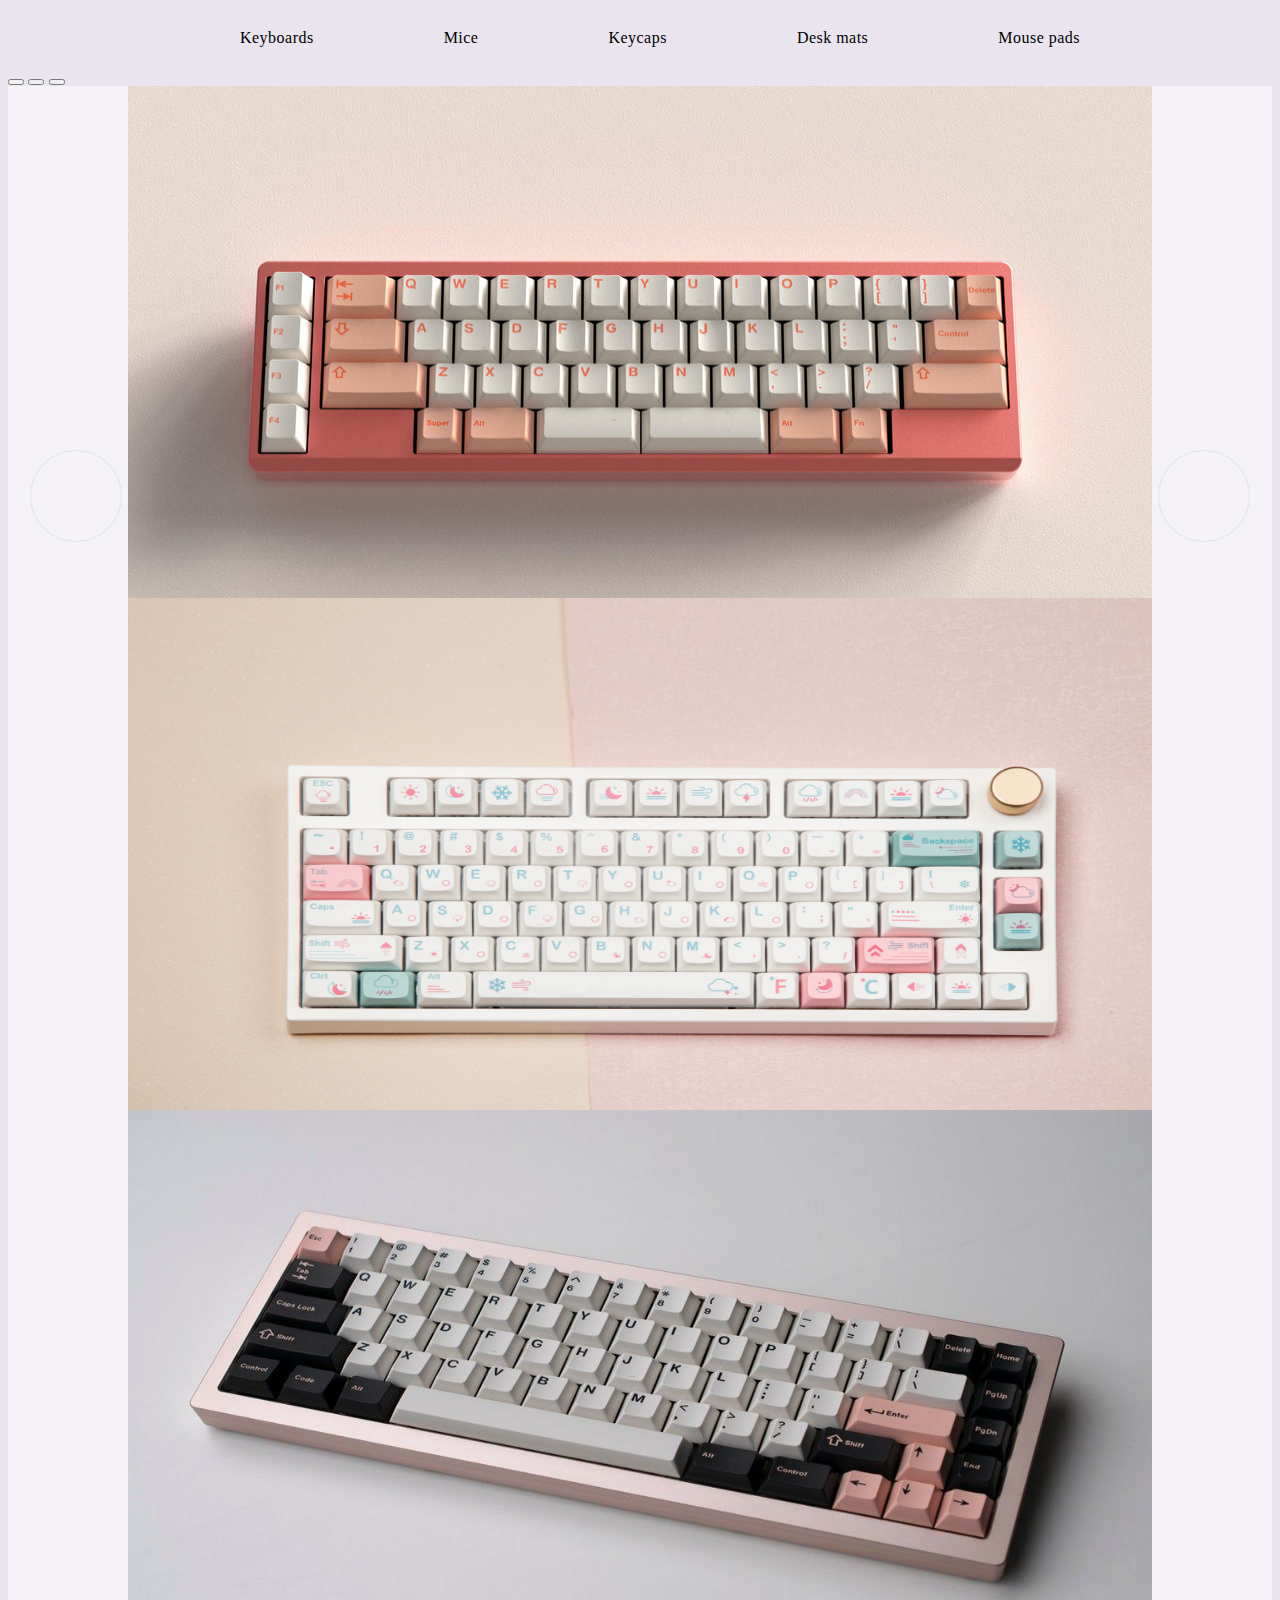
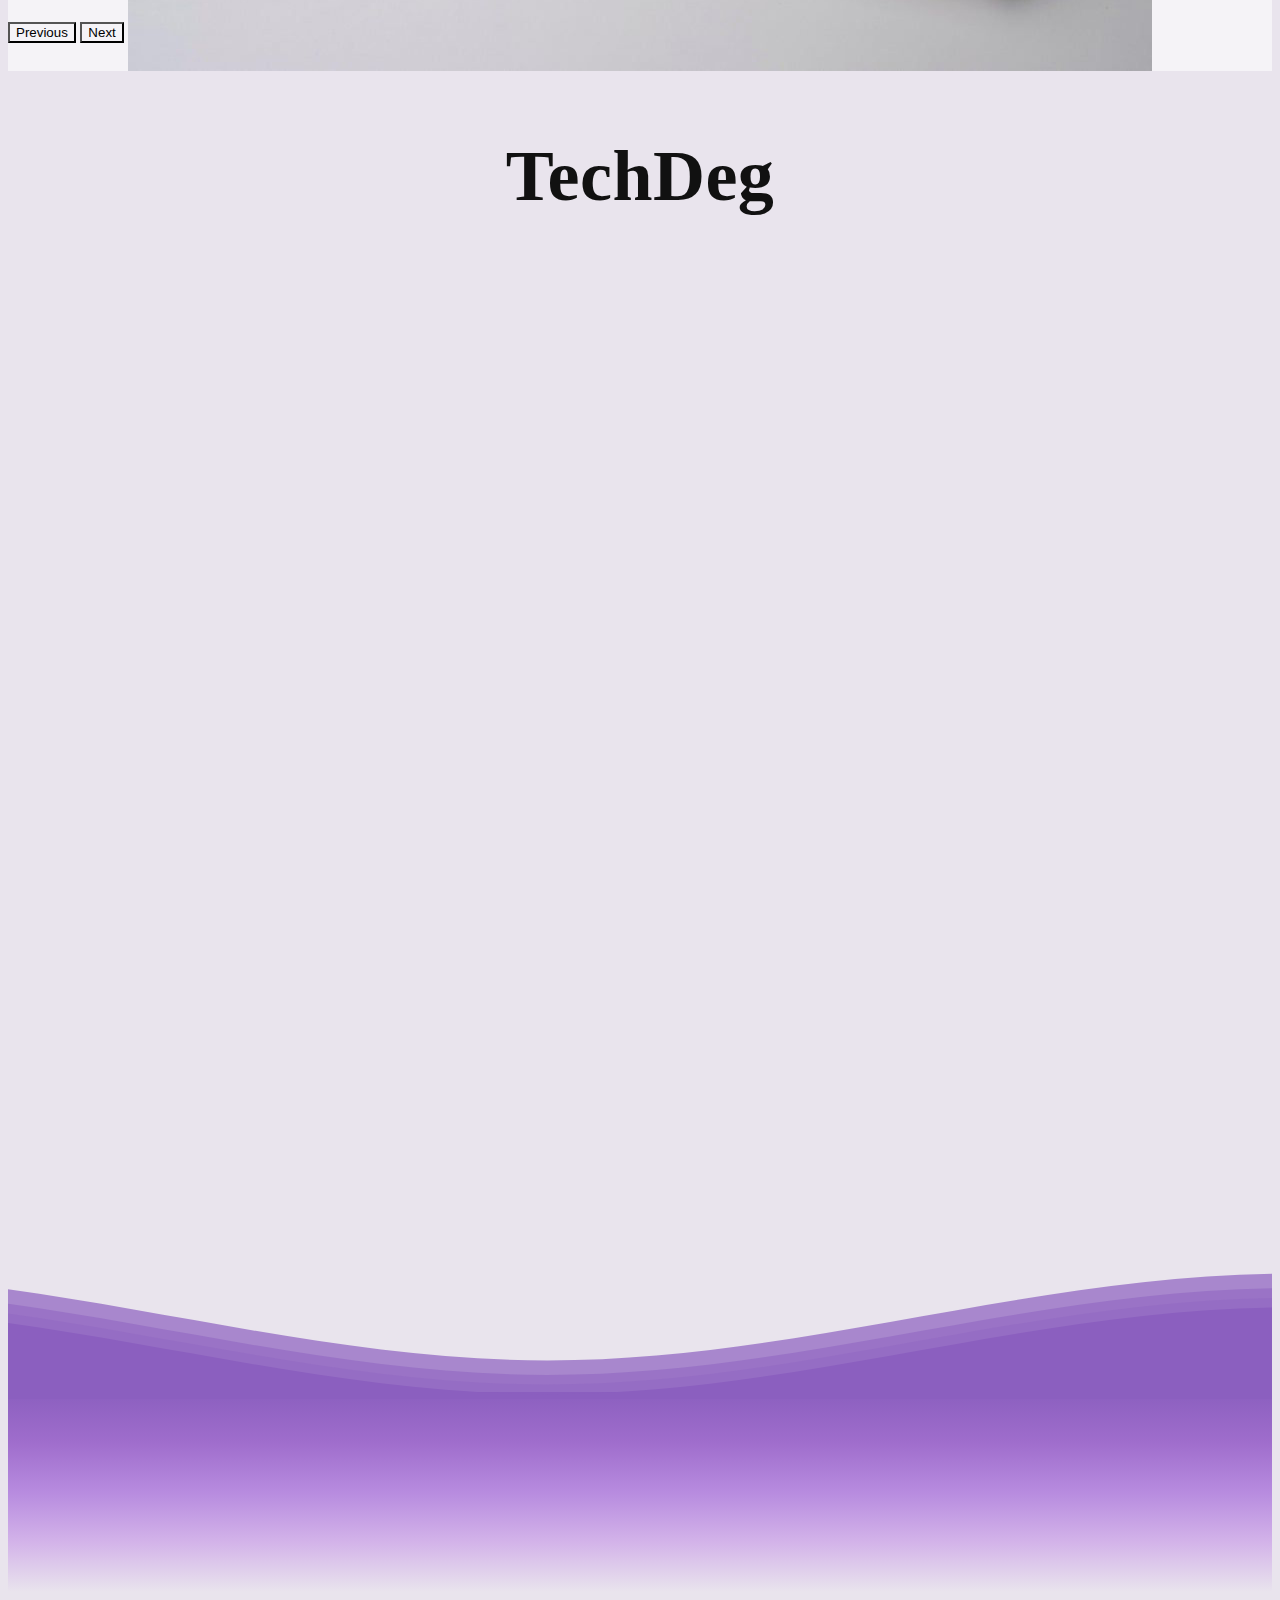
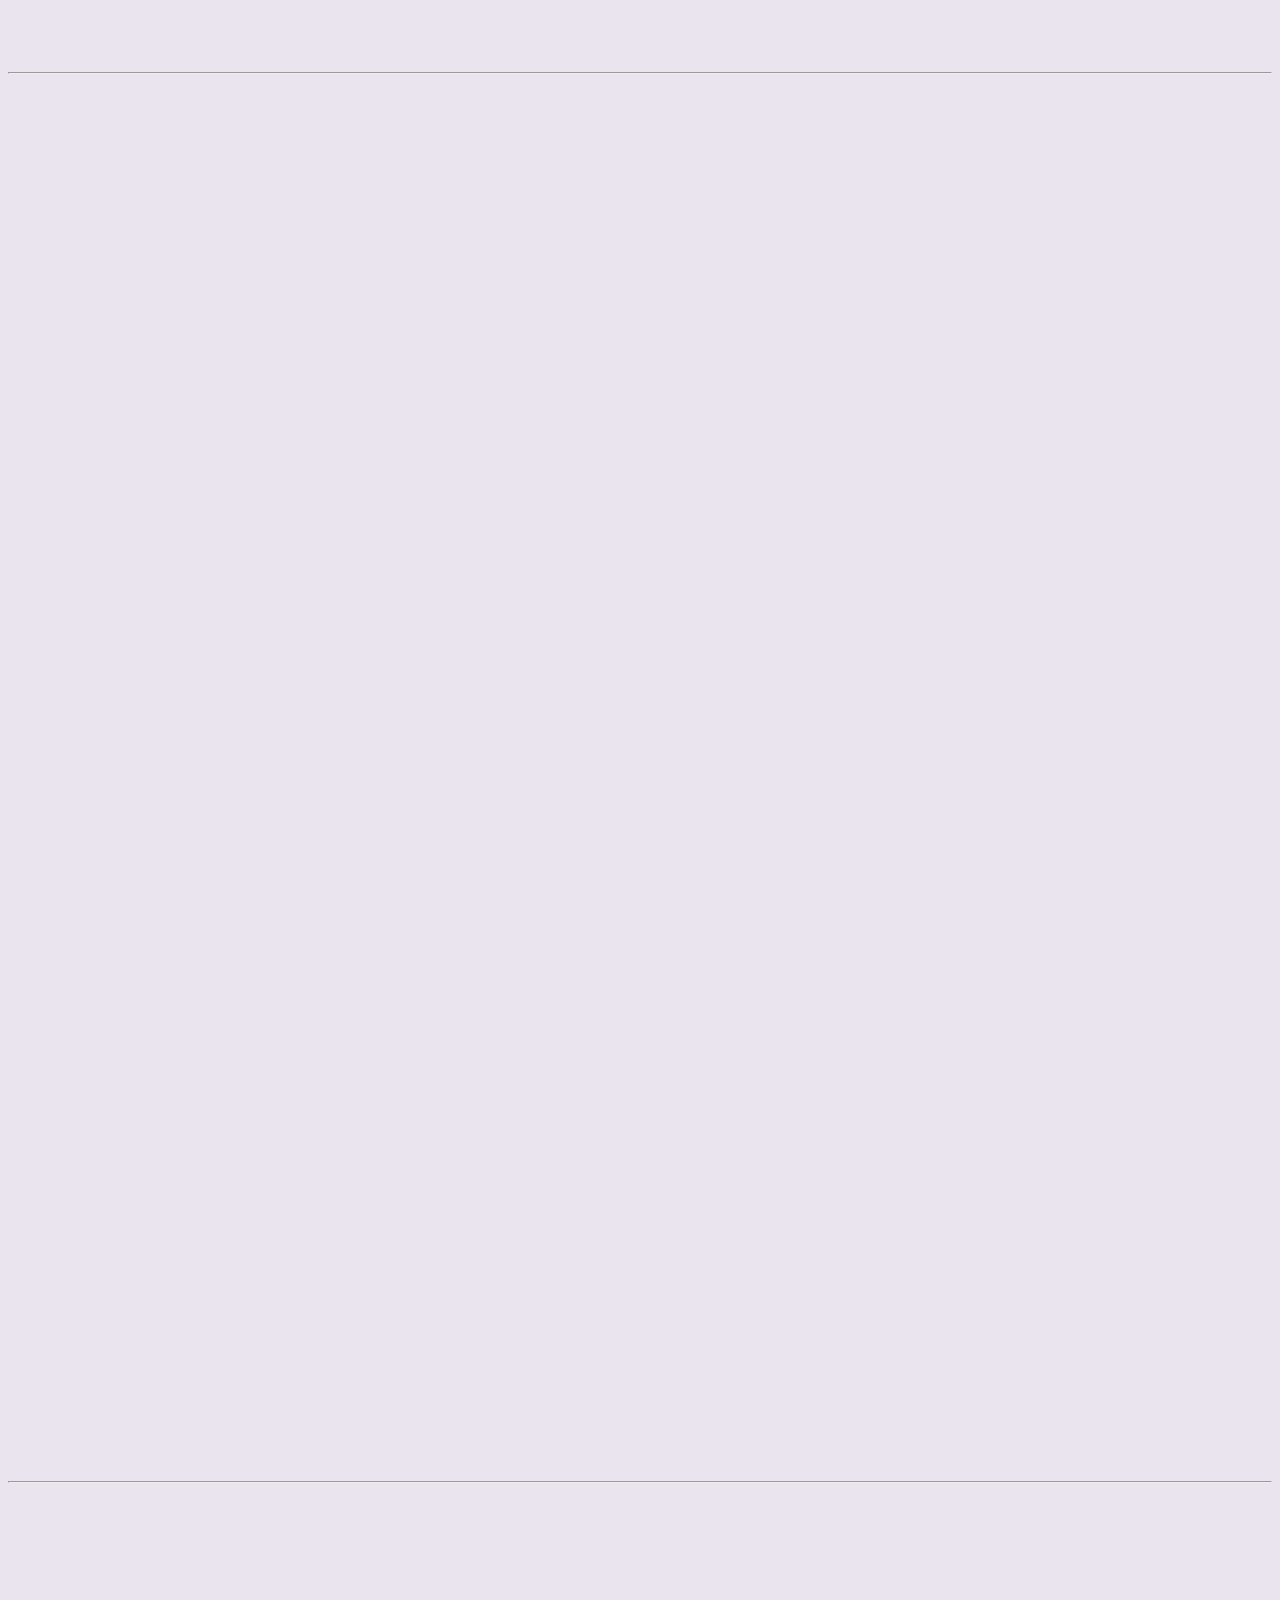
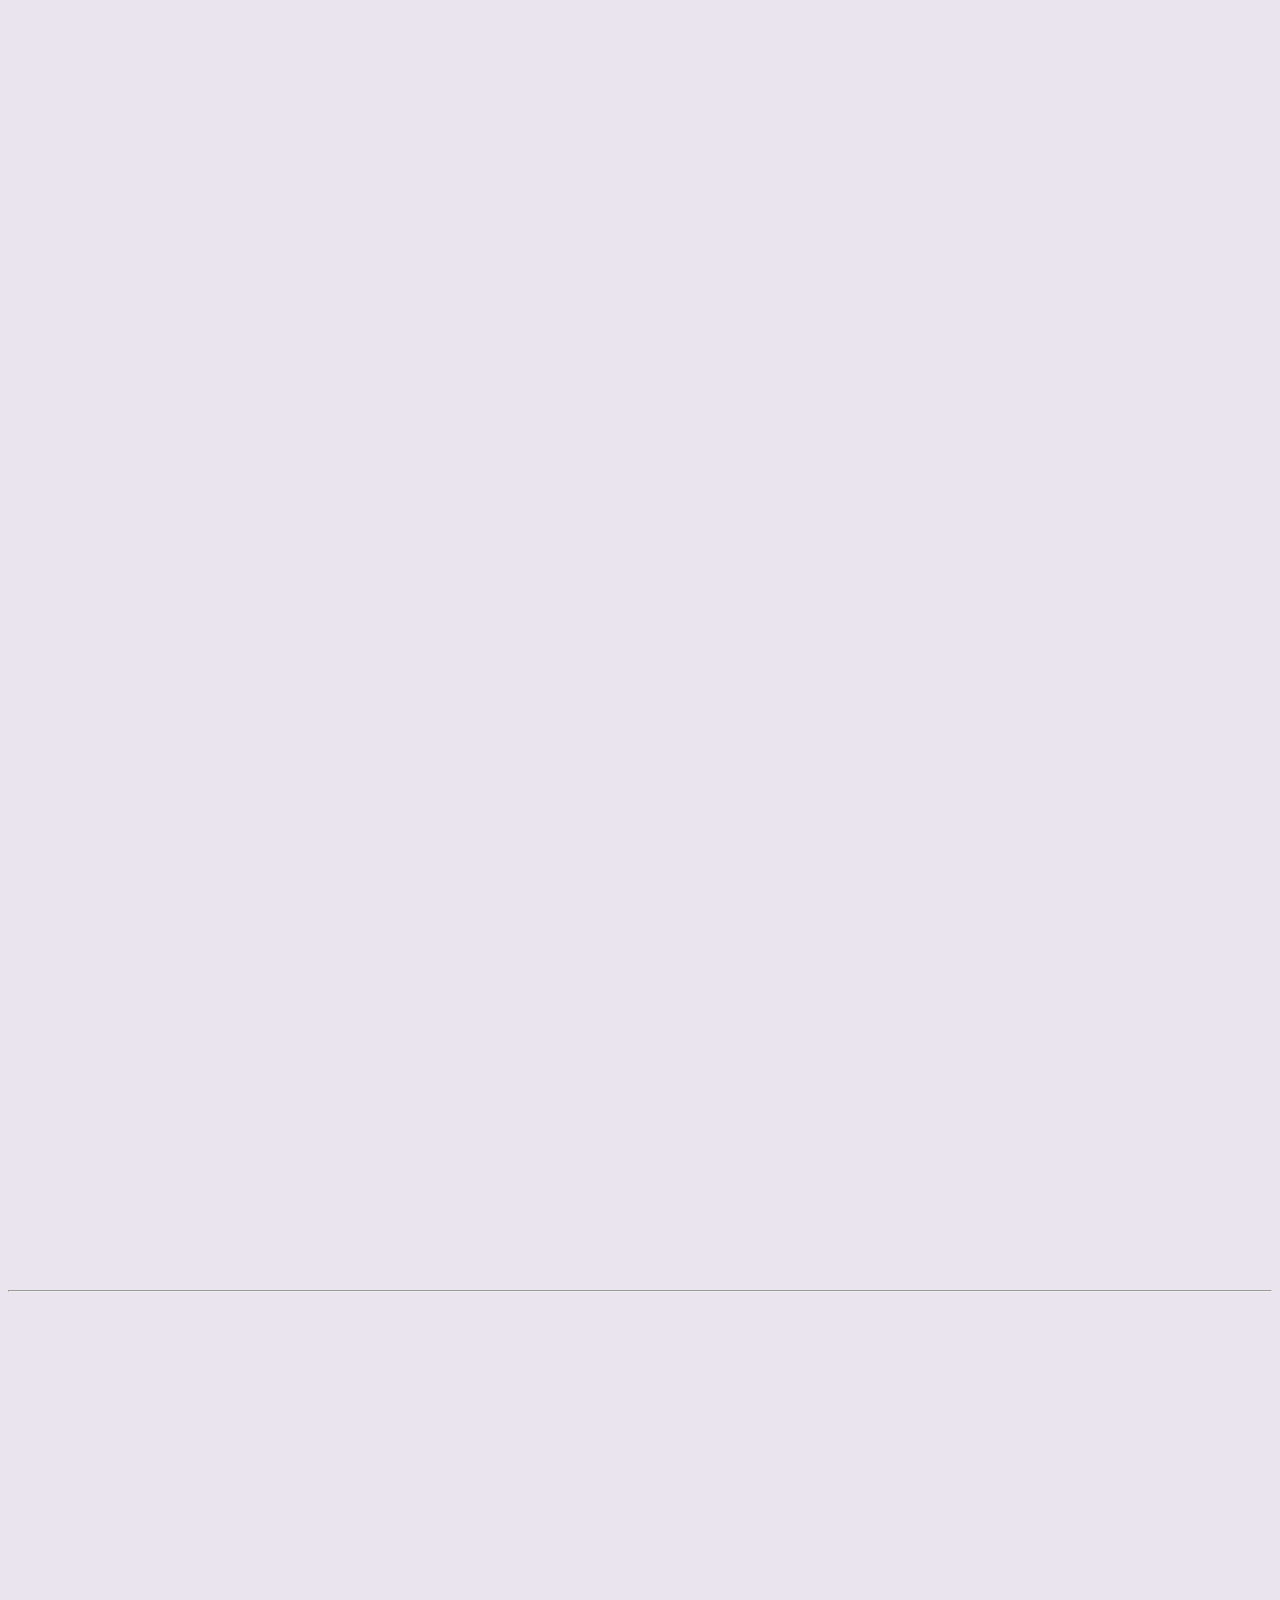
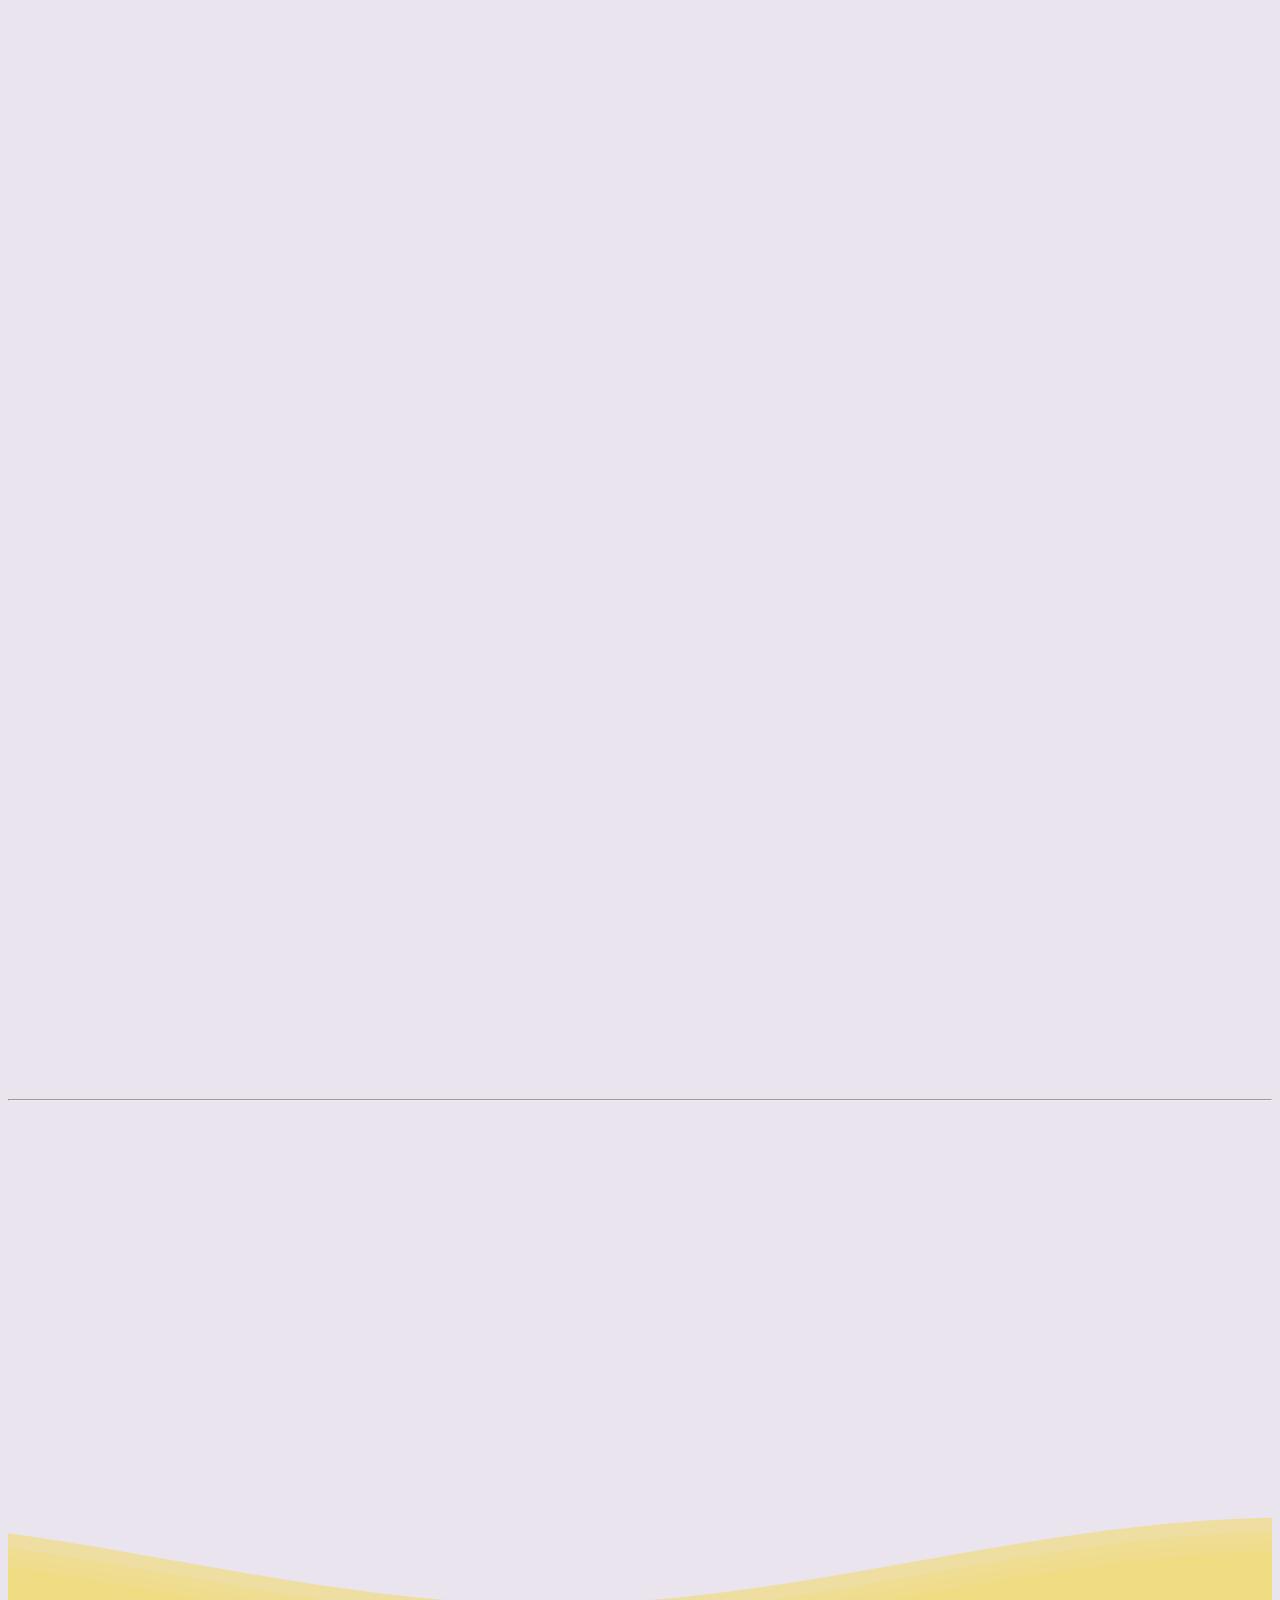
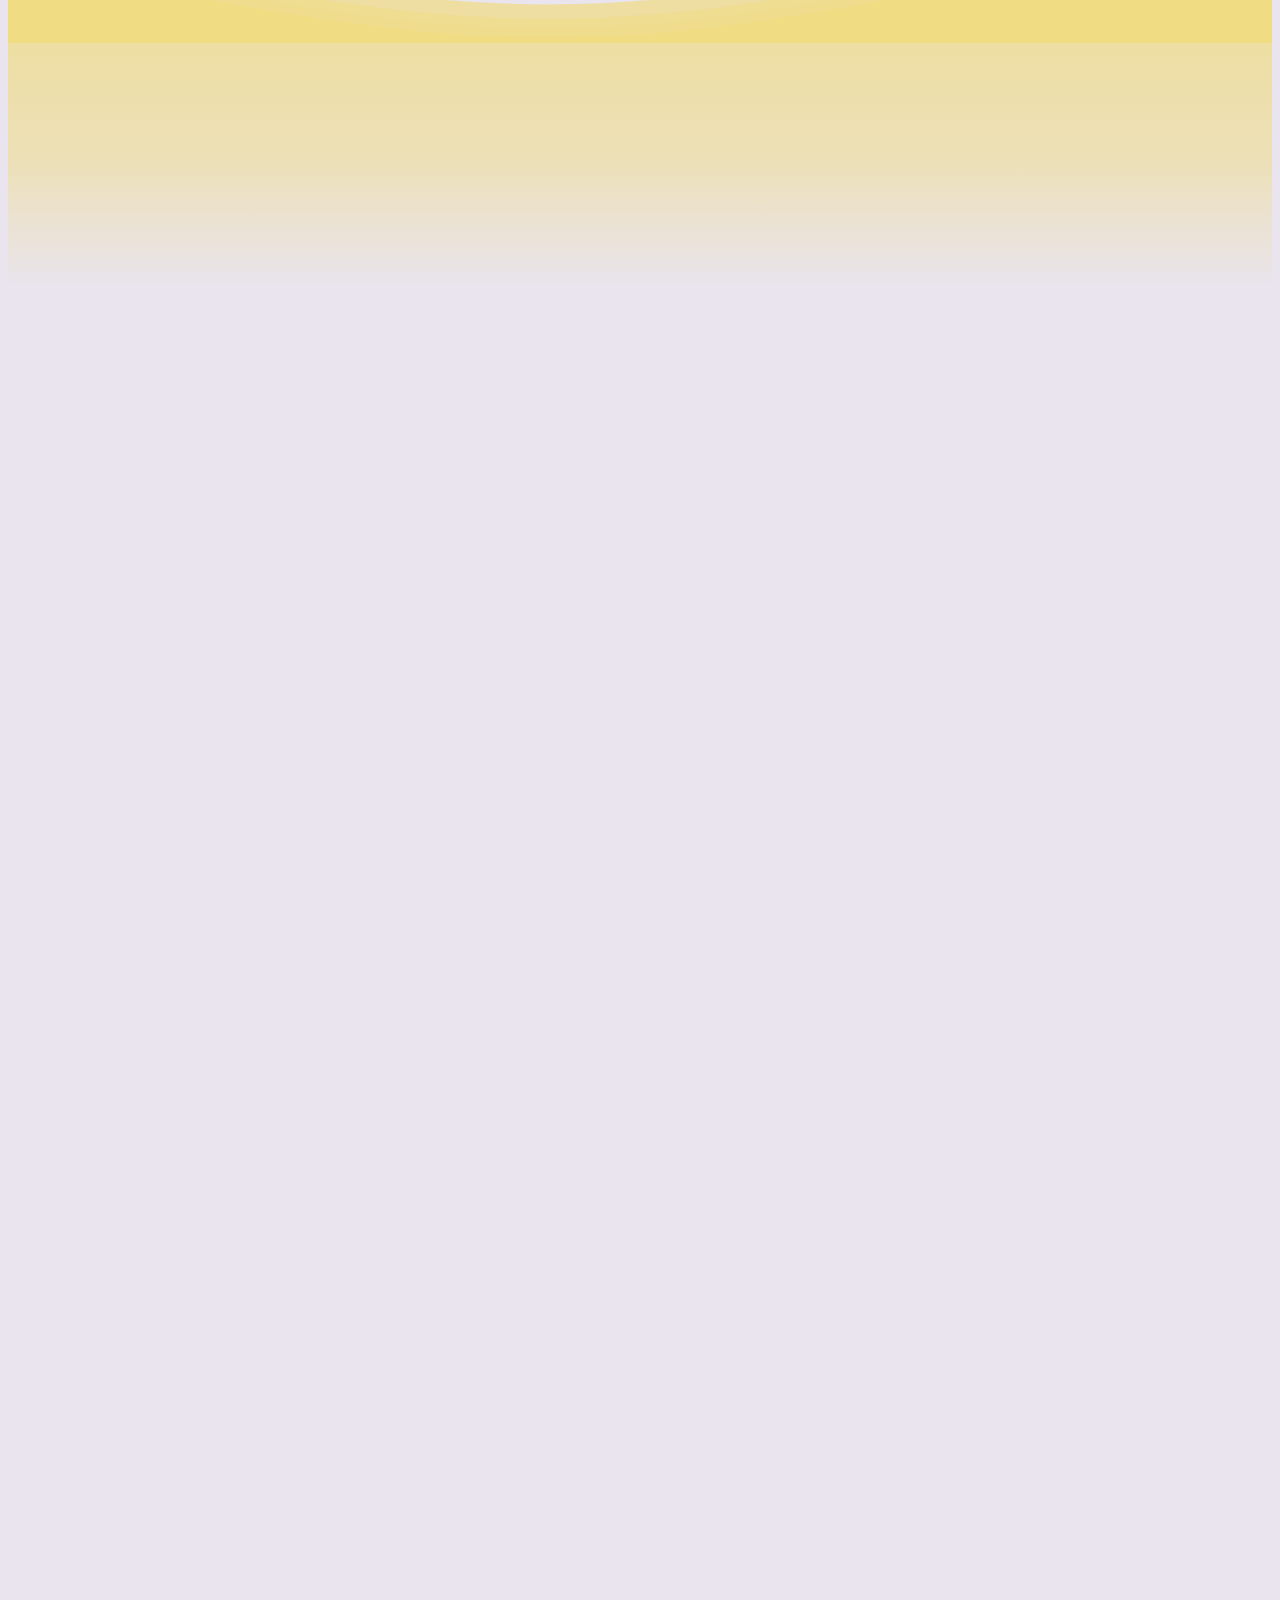
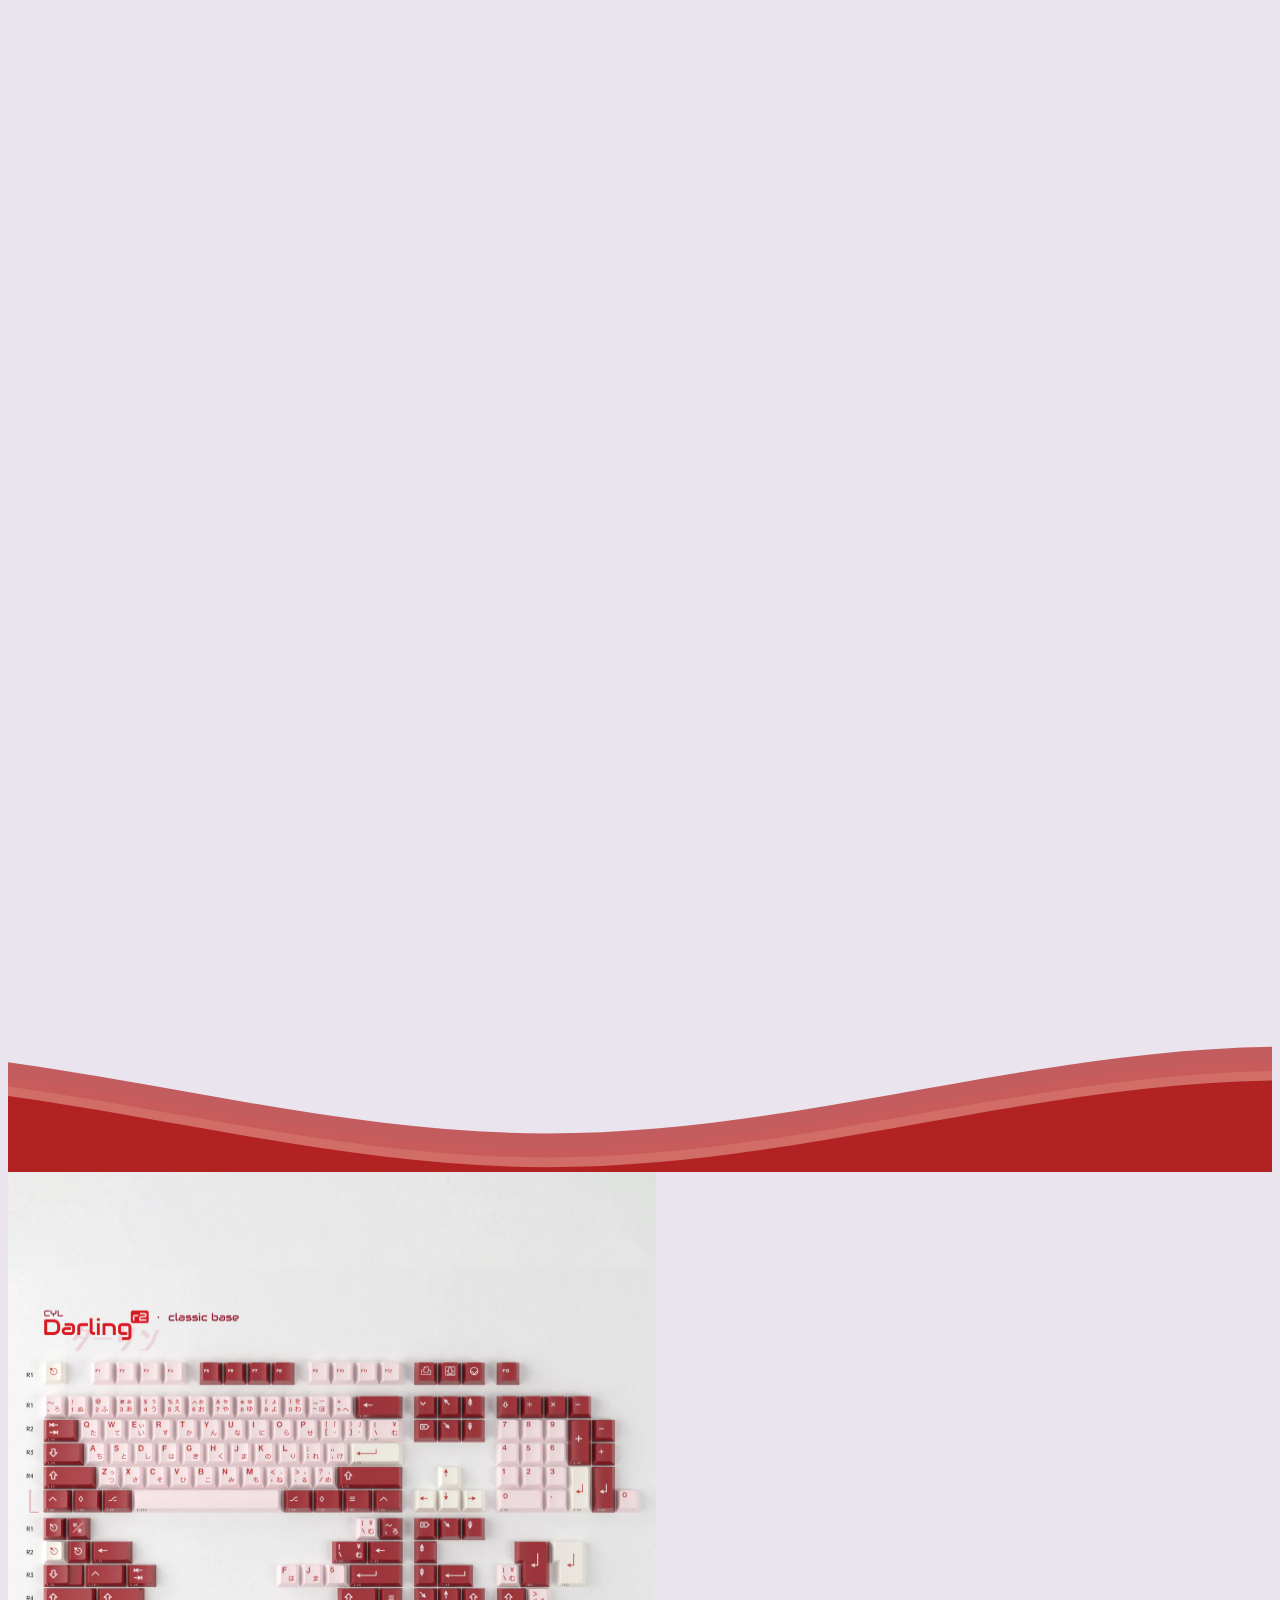
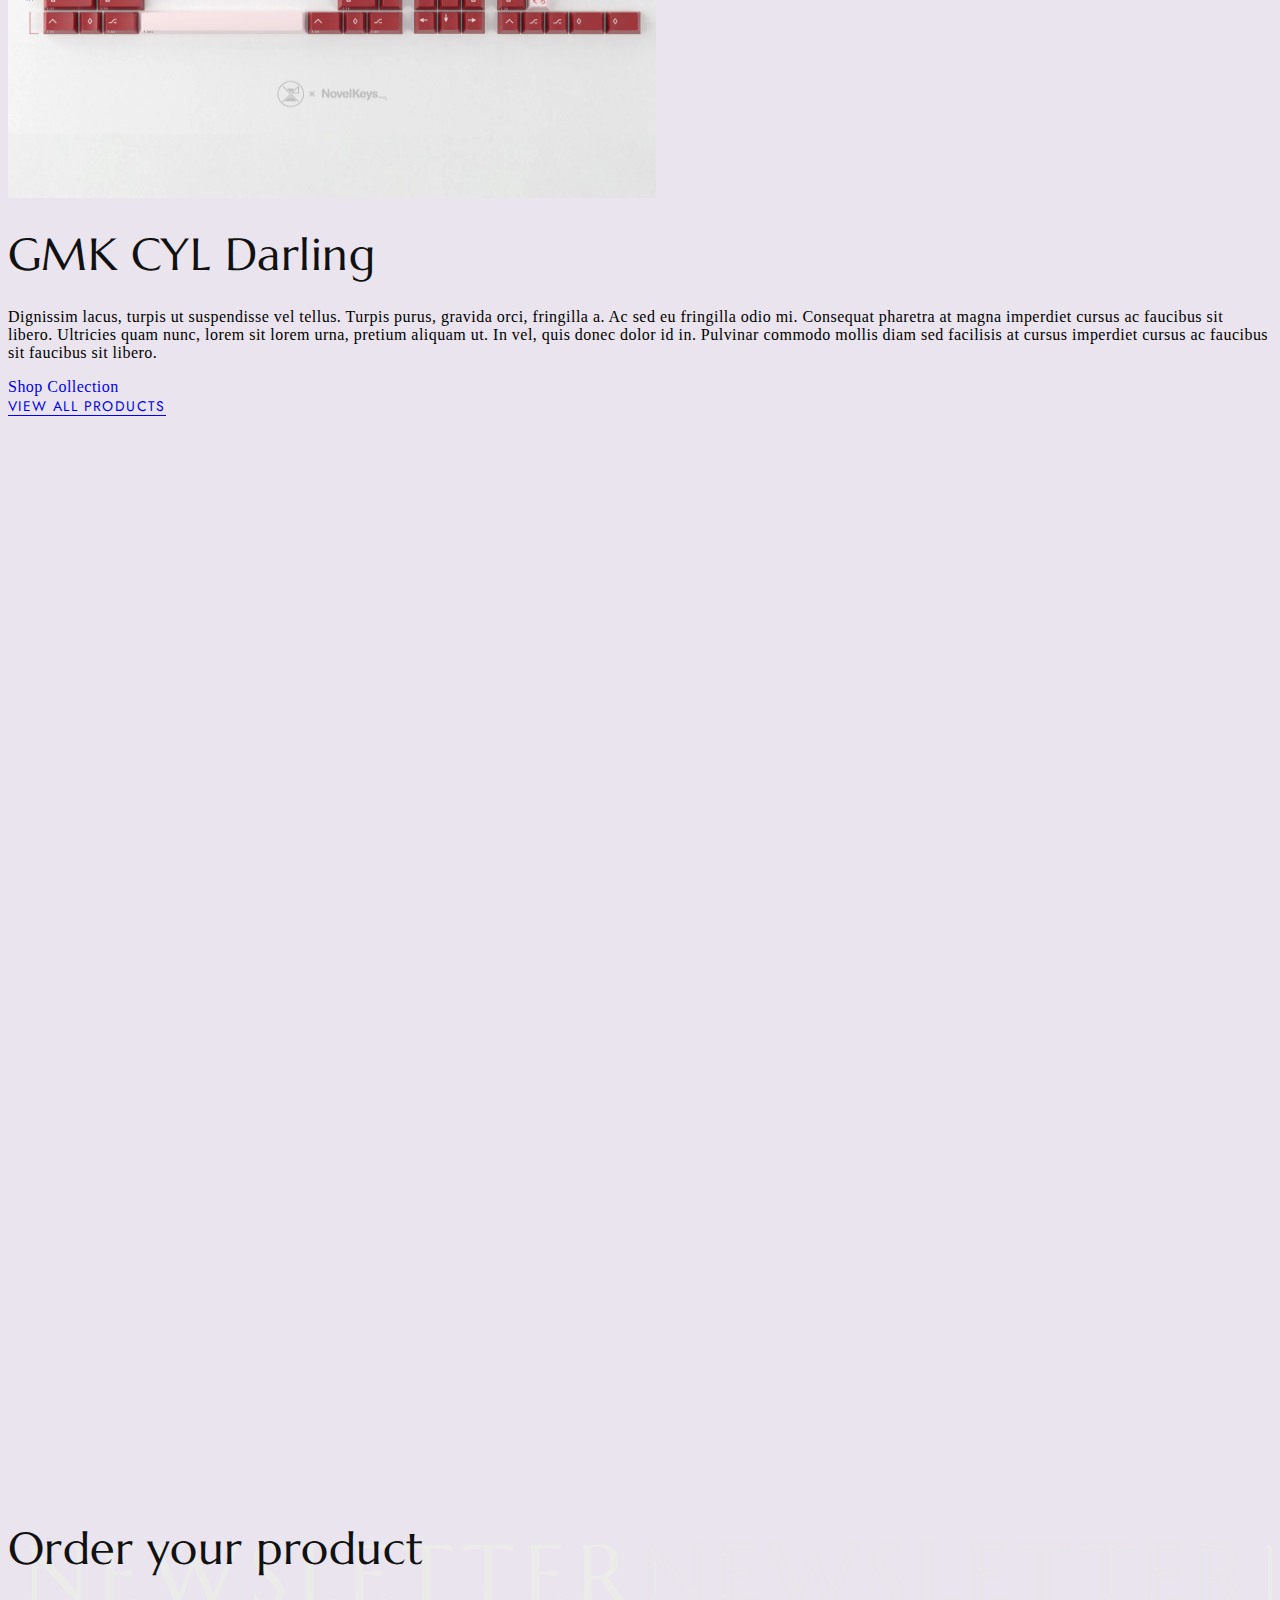
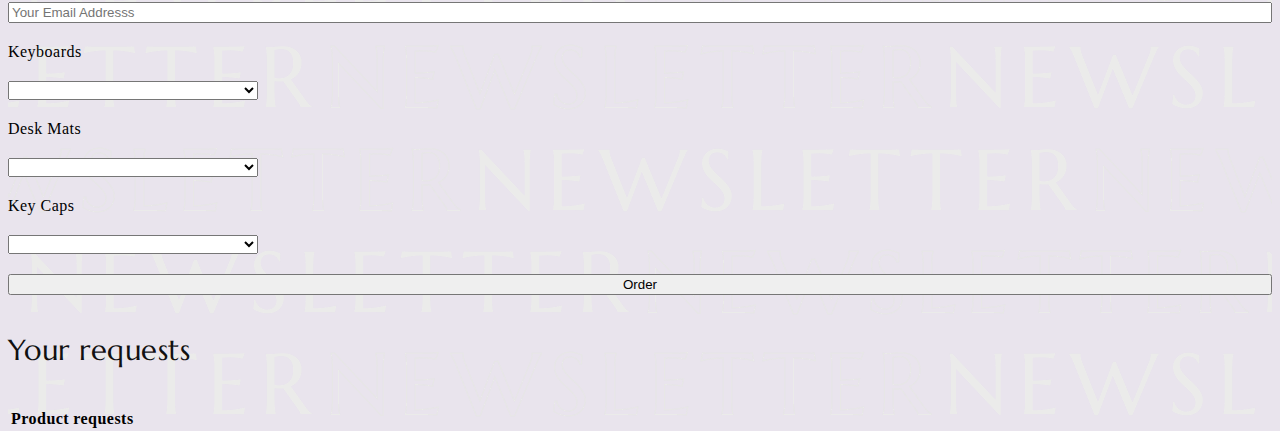
==== commit 047a8f81: "5th commit" ====
--- a/index.html
+++ b/index.html
@@ -666,7 +666,7 @@
           <!-- DIV contenedor del formulario-->
           <div class="col-md-8 py-5 my-5">
             <div class="subscribe-header text-center pb-3">
-              <h3 class="section-title text-uppercase">Orderƒ your product</h3>
+              <h3 class="section-title text-uppercase">Order your product</h3>
             </div>
 
             <form id="form" class="d-flex flex-wrap gap-2">
@@ -707,22 +707,21 @@
                 <option value="TUT Yakeylt Cherry profile keycaps set">TUT Yakeylt Cherry profile keycaps set</option>
               </select>
 
-              <button class="btn btn-dark btn-lg text-uppercase w-100">Sign Up</button>
+              <button class="btn btn-dark btn-lg text-uppercase w-100">Order</button>
 
             </form>
           </div>
           <!-- Suscribers - START -->
           <div class="col-md-4 py-5 my-5">
-            <h4 class="element-title text-capitalize my-3">Subscribers per Day</h4>
+            <h4 class="element-title text-capitalize my-3">Your requests</h4>
             <table class="table table-hover table-light table-borderless">
               <thead>
                 <tr>
-                  <th scope="col">#</th>
-                  <th scope="col">Day</th>
-                  <th scope="col">Subscribers</th>
+                  <th scope="col">Product</th>
+                  <th scope="col">requests</th>
                 </tr>
               </thead>
-              <tbody id="subscribers">
+              <tbody id="requests">
 
               </tbody>
             </table>
@@ -736,9 +735,7 @@
 
 
     <footer id="footer" class="mt-5">
-        <div id="output">
-          
-        </div>
+
     </footer>
     <script src="js/jquery.min.js"></script>
     <script src="js/plugins.js"></script>
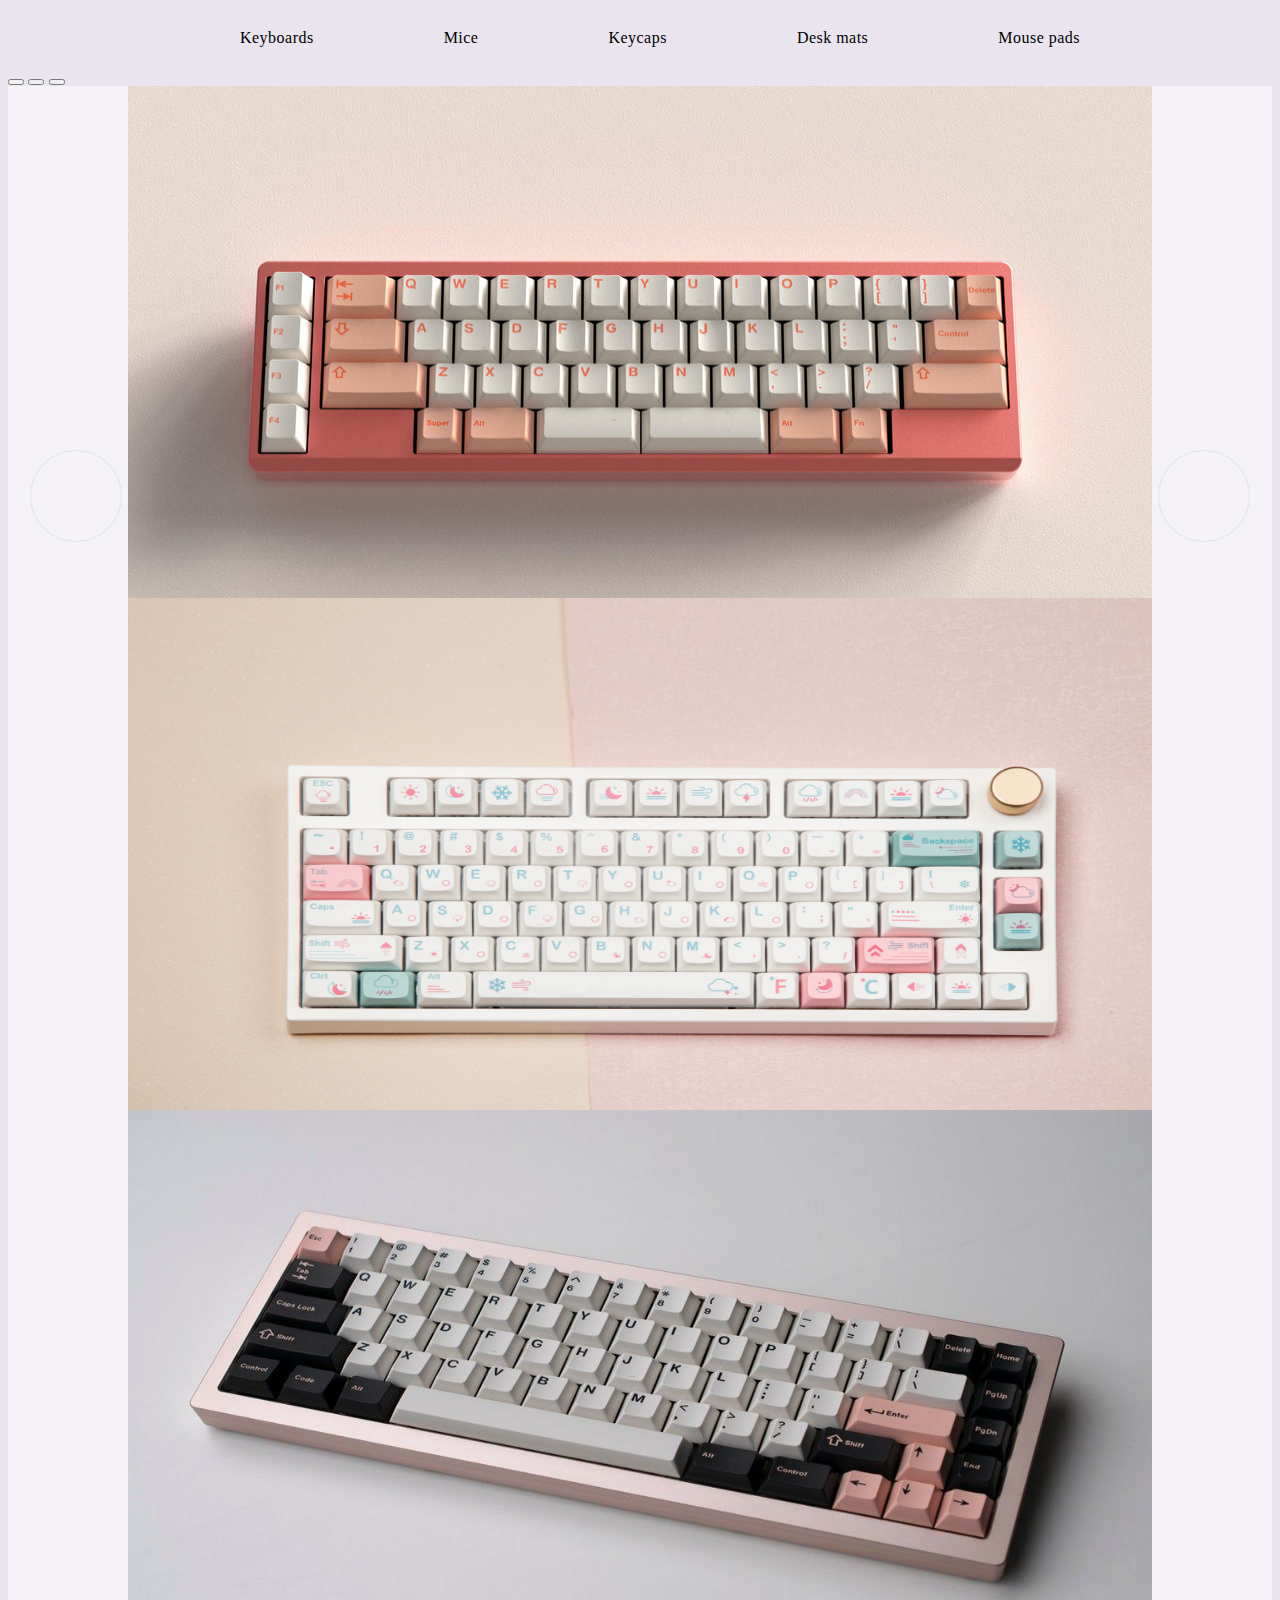
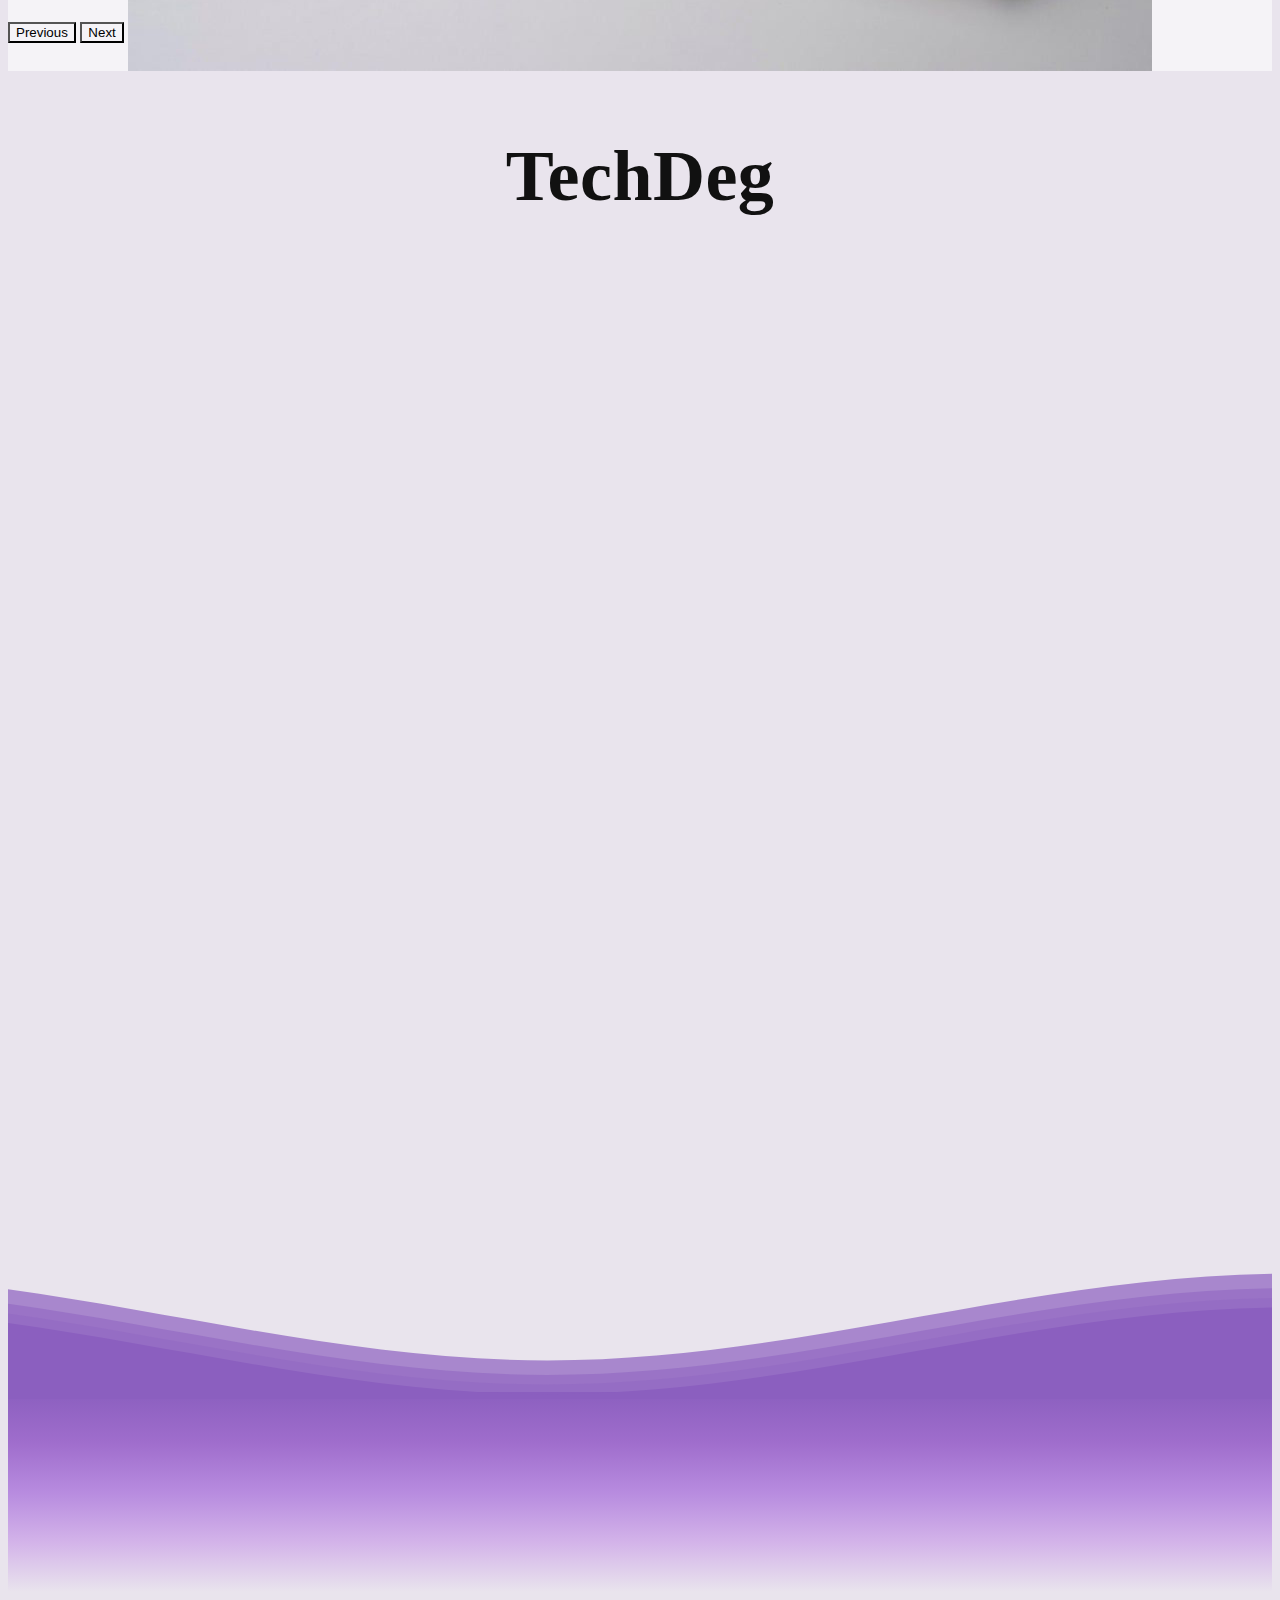
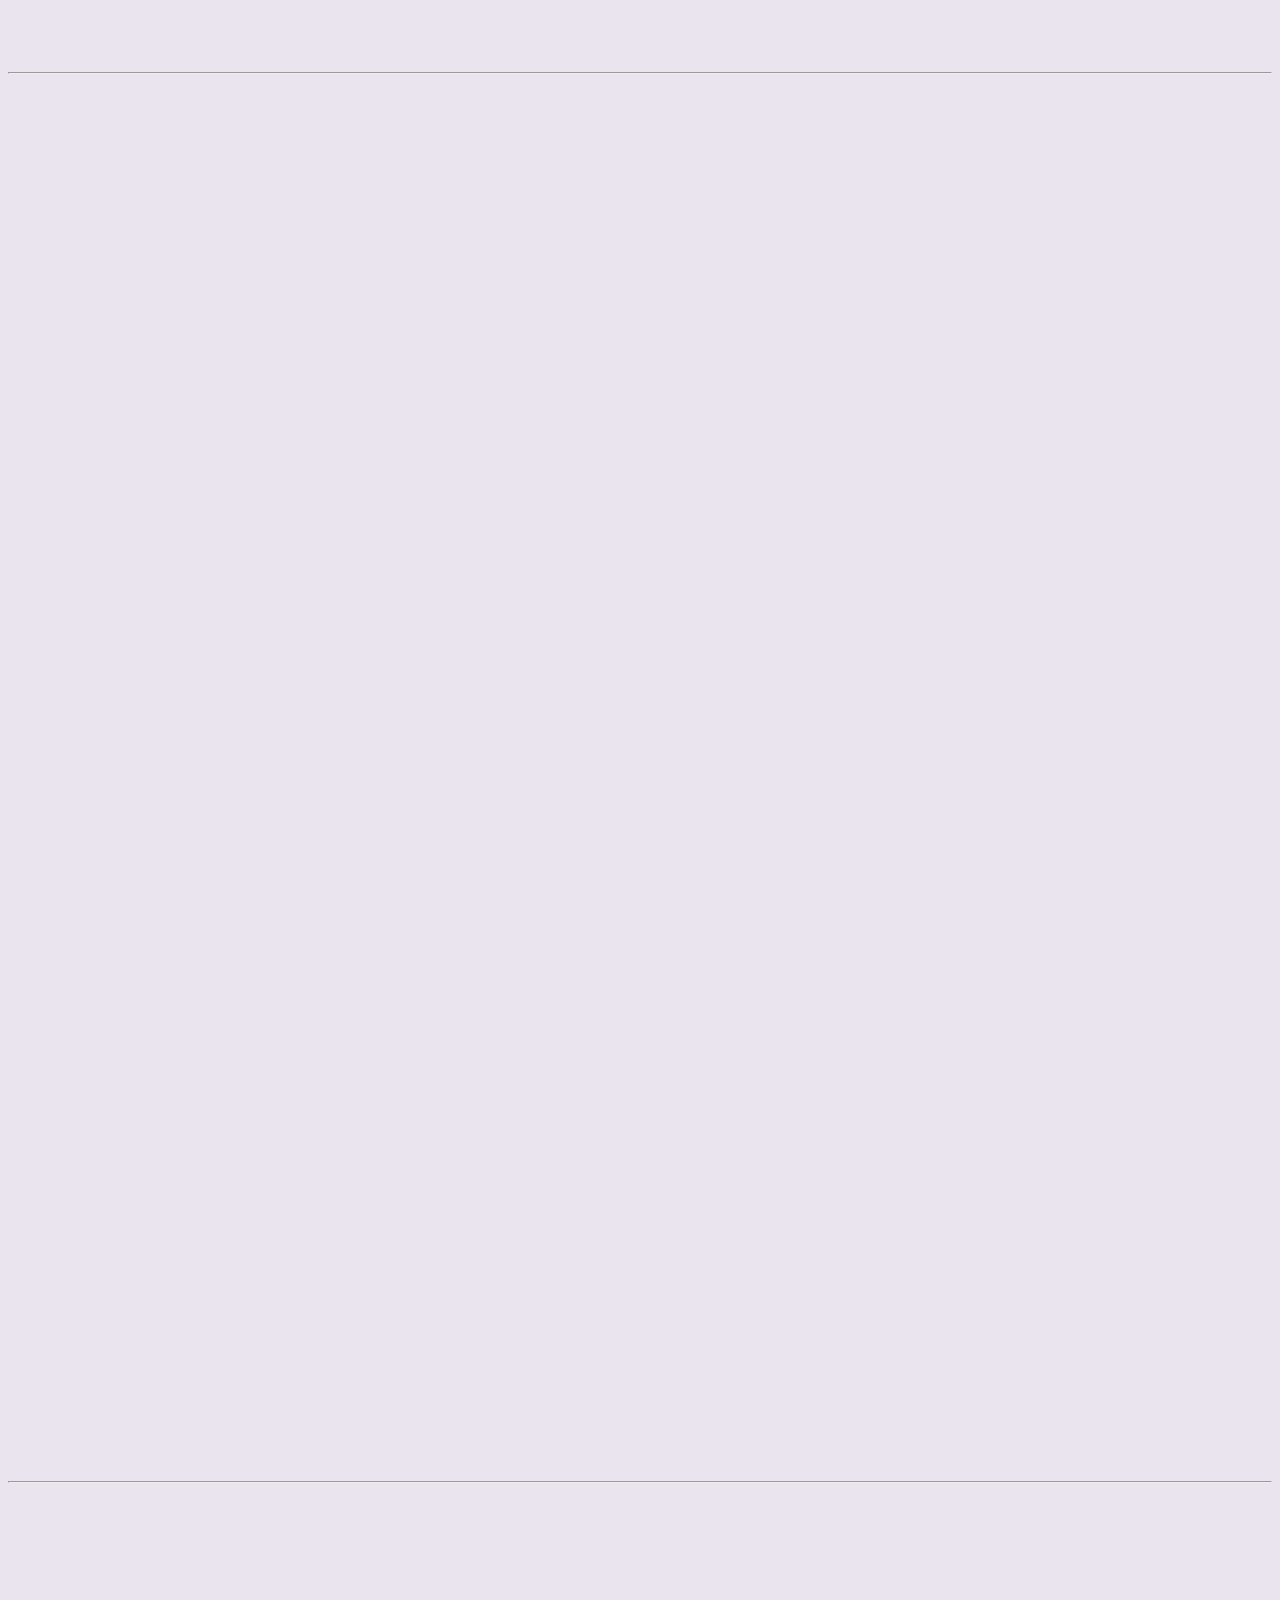
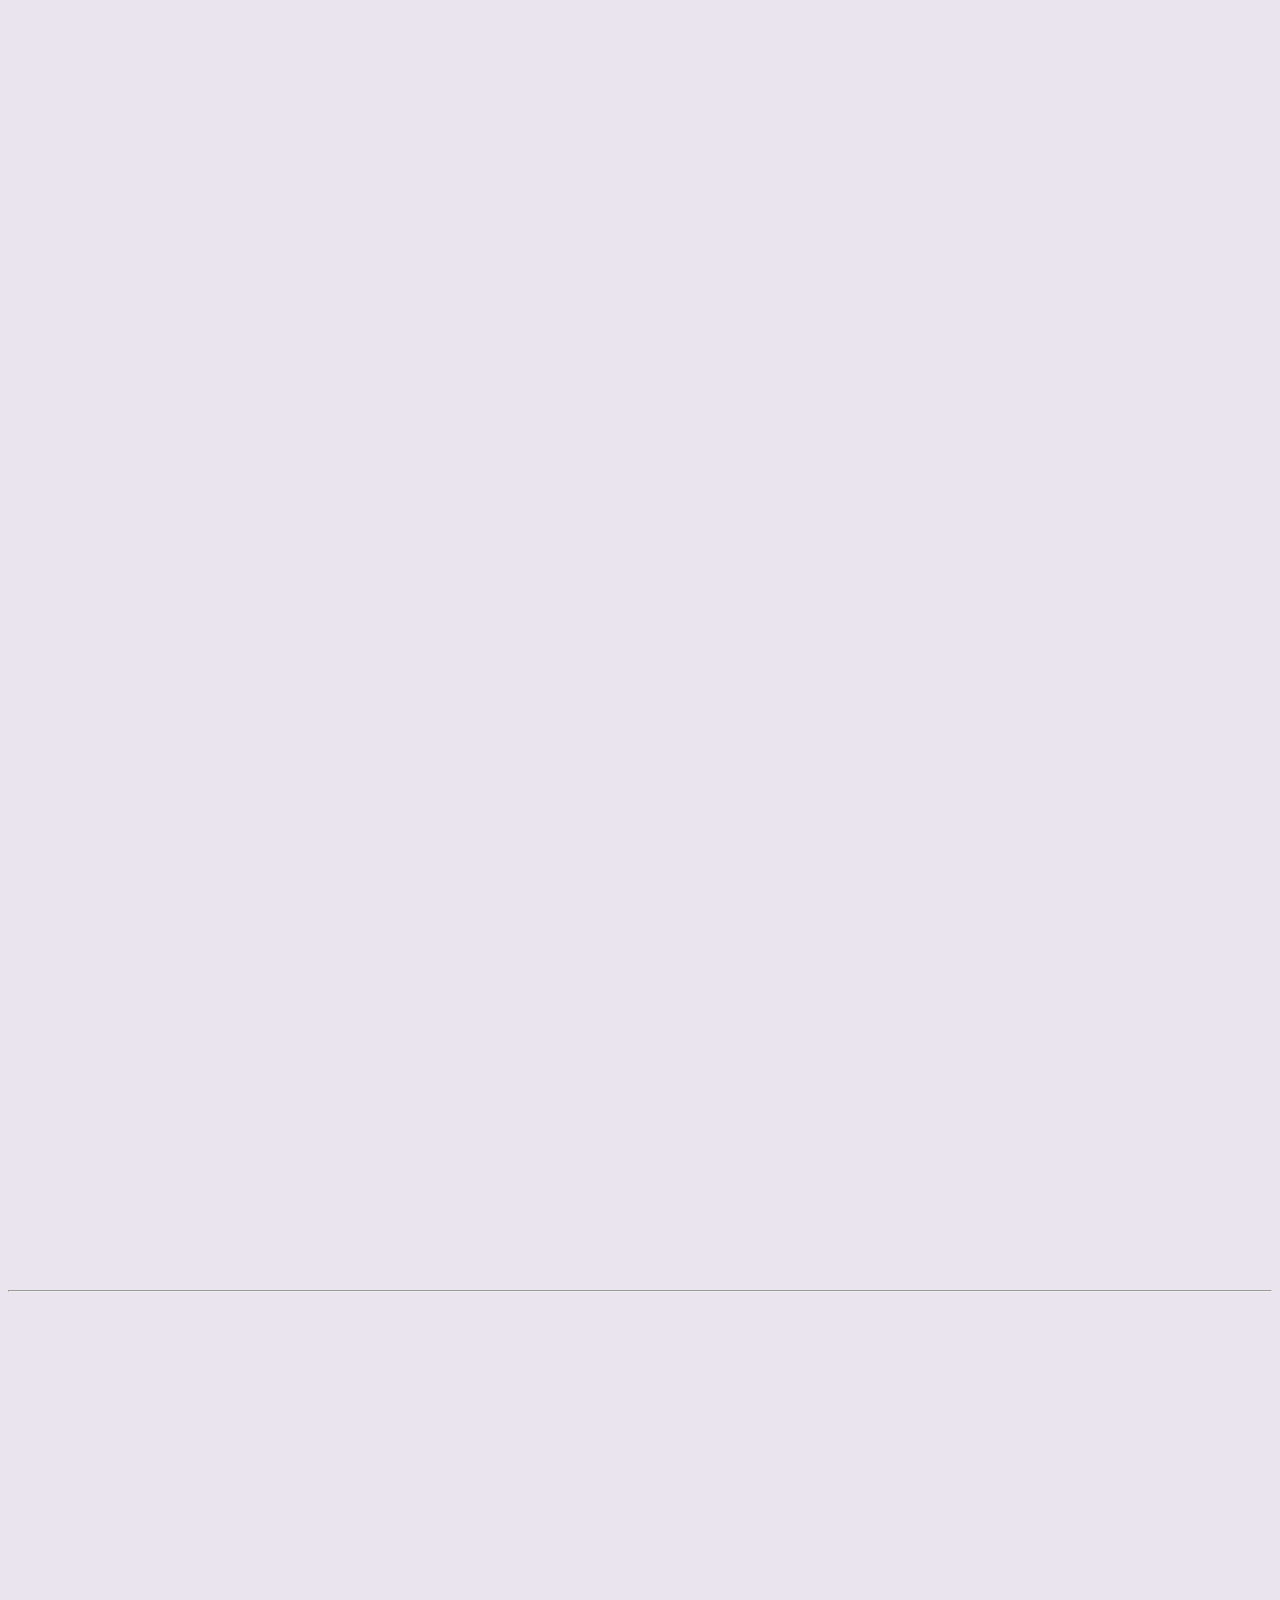
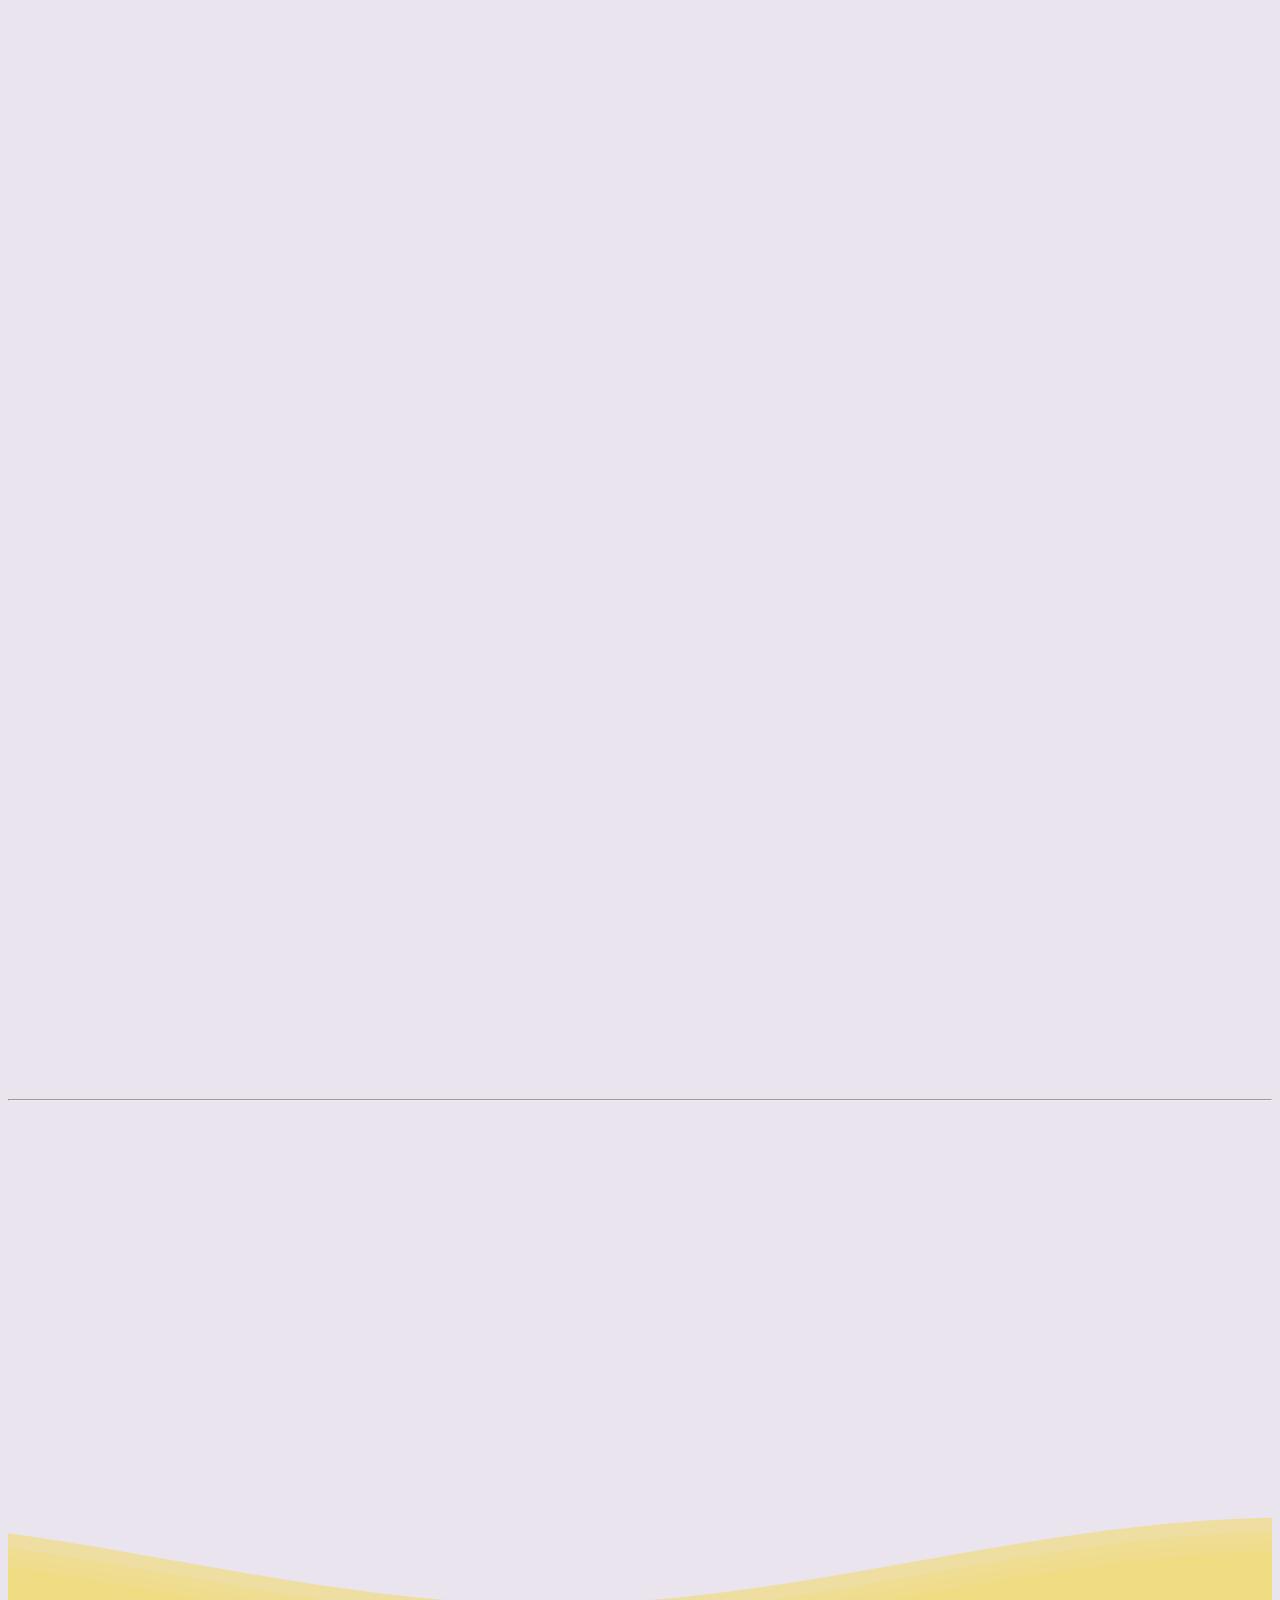
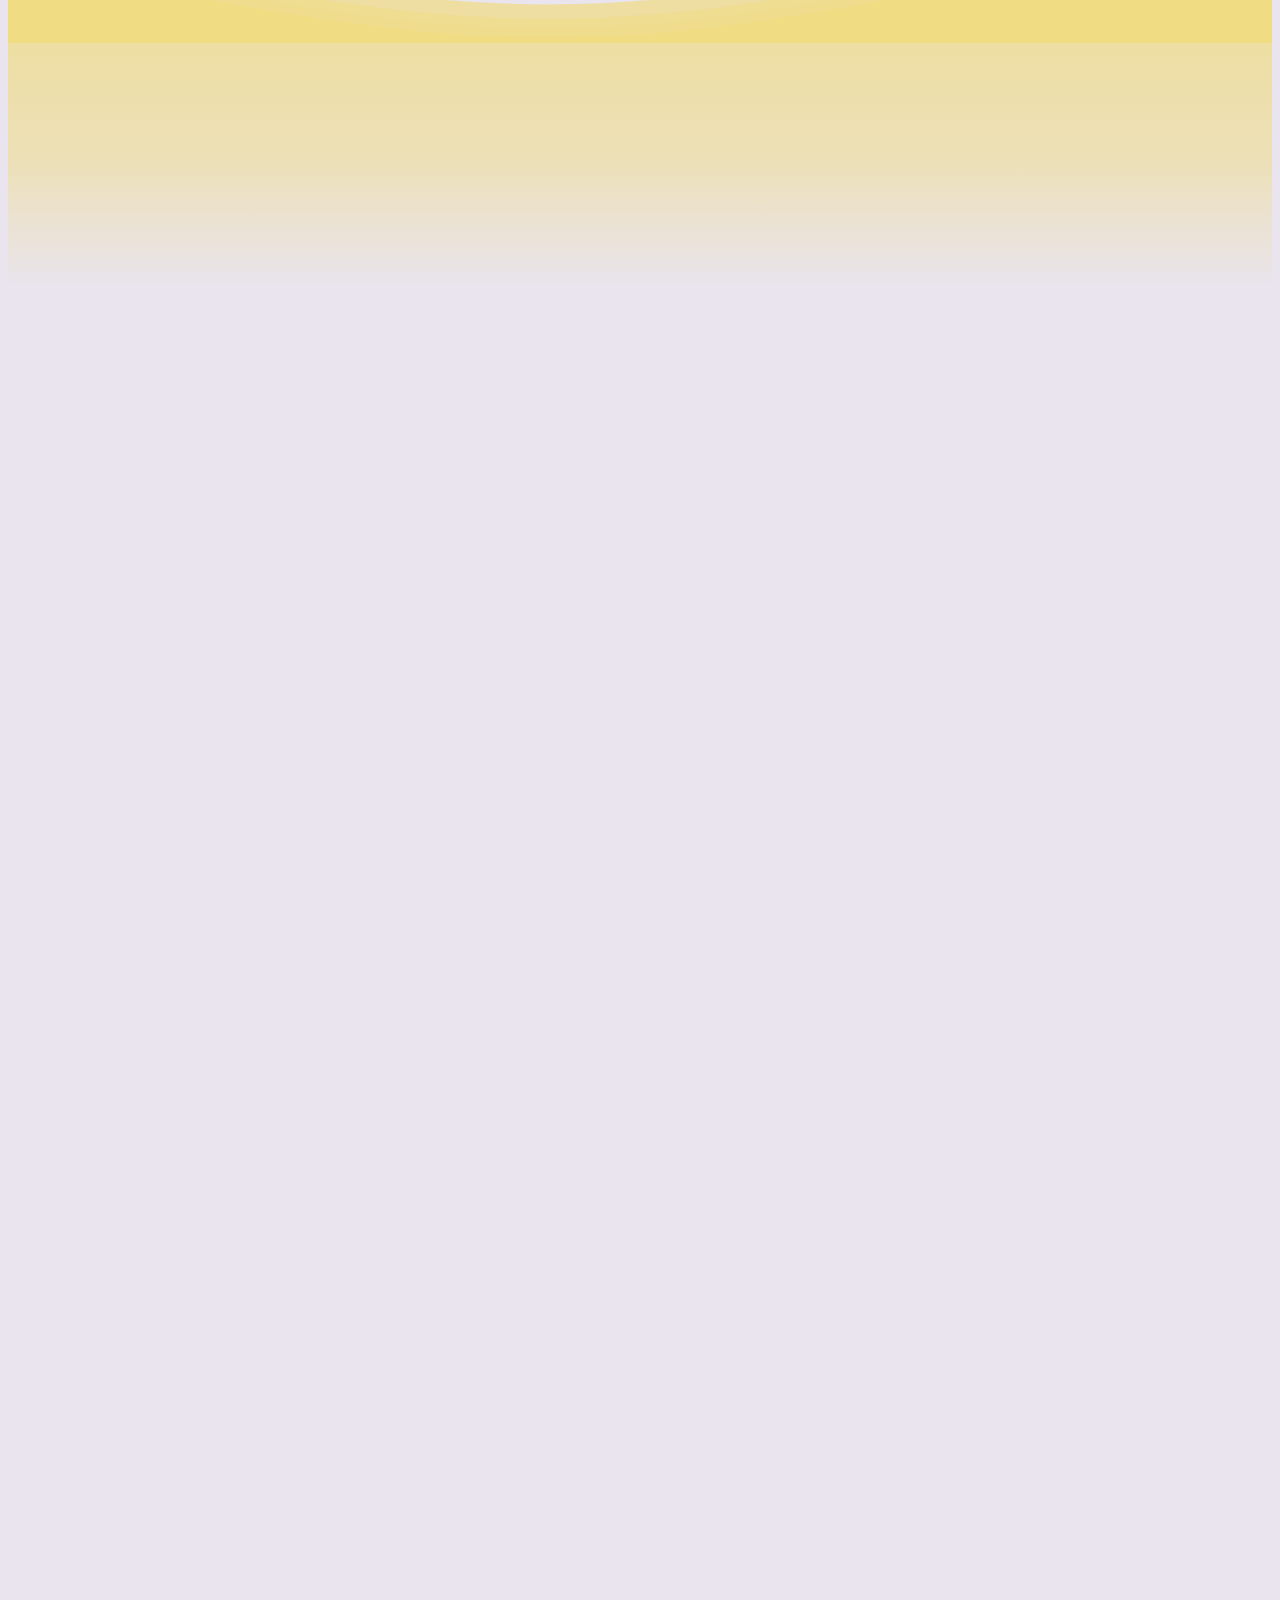
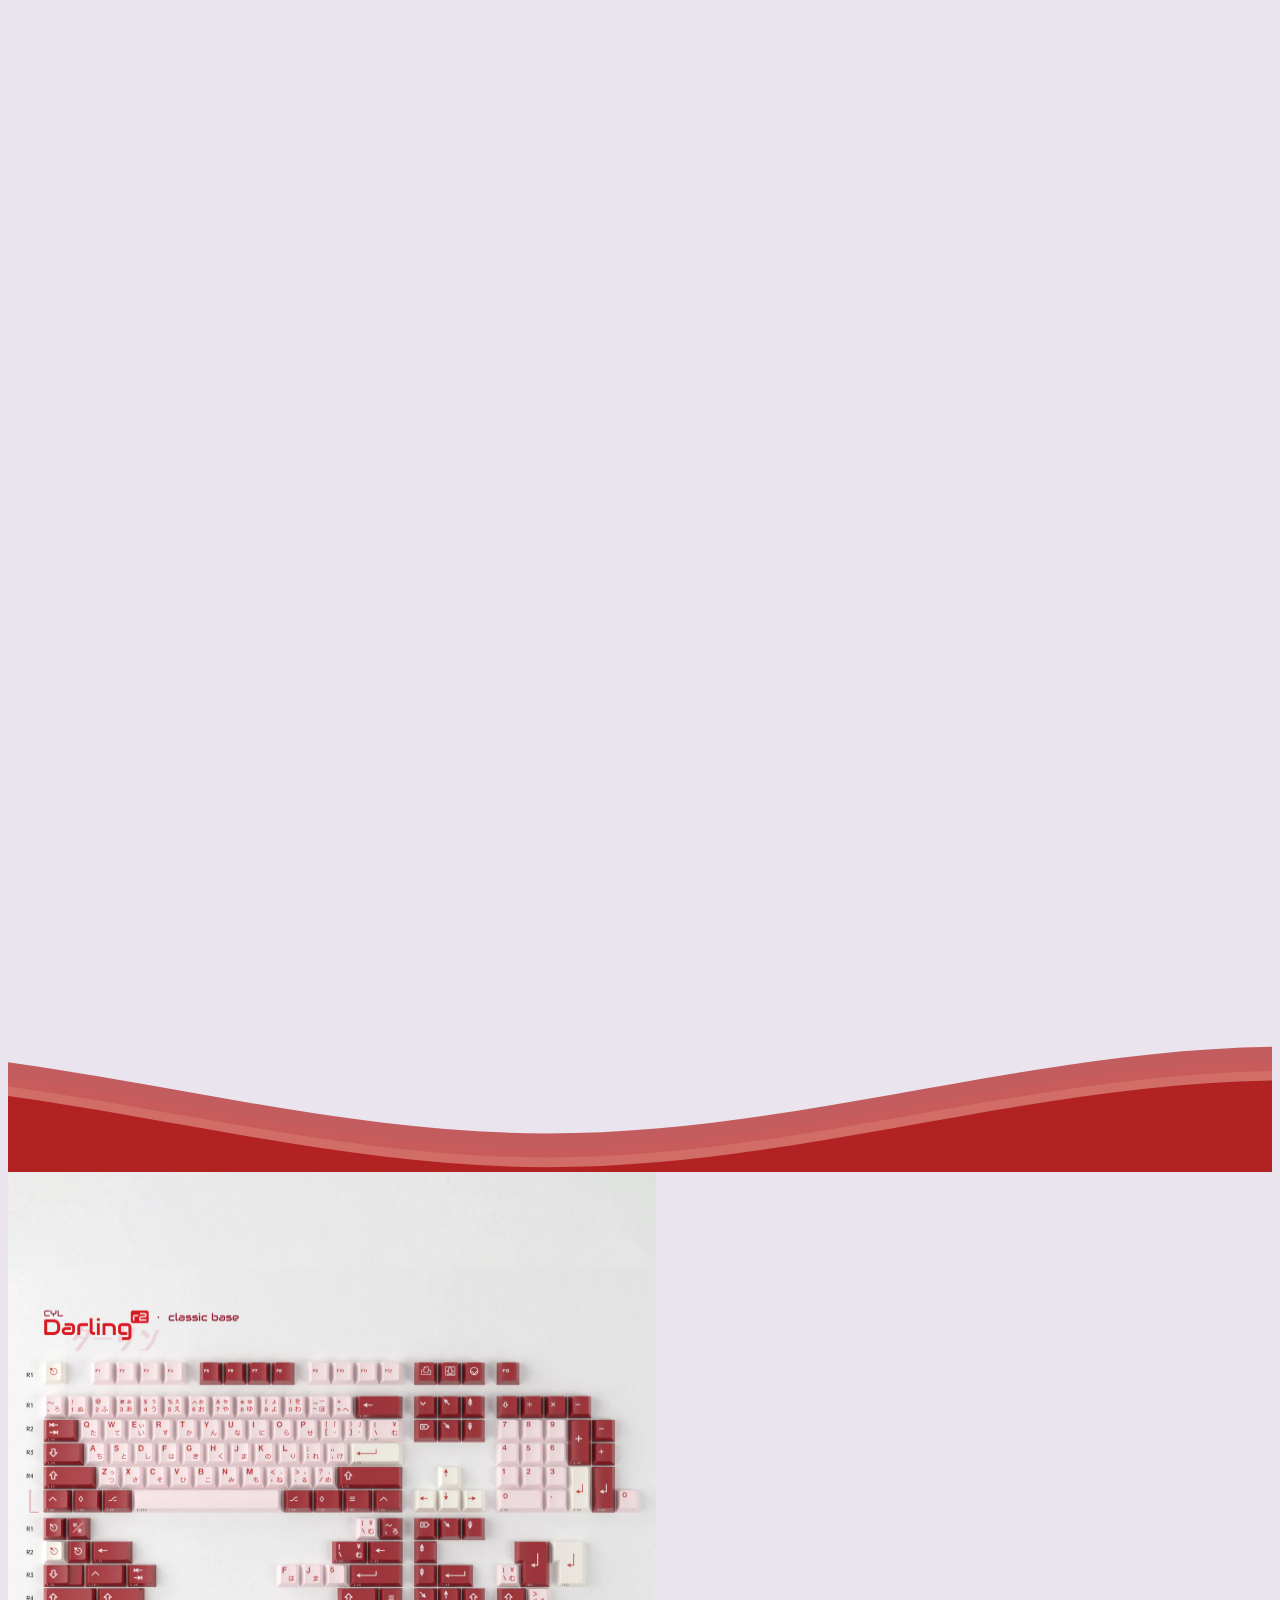
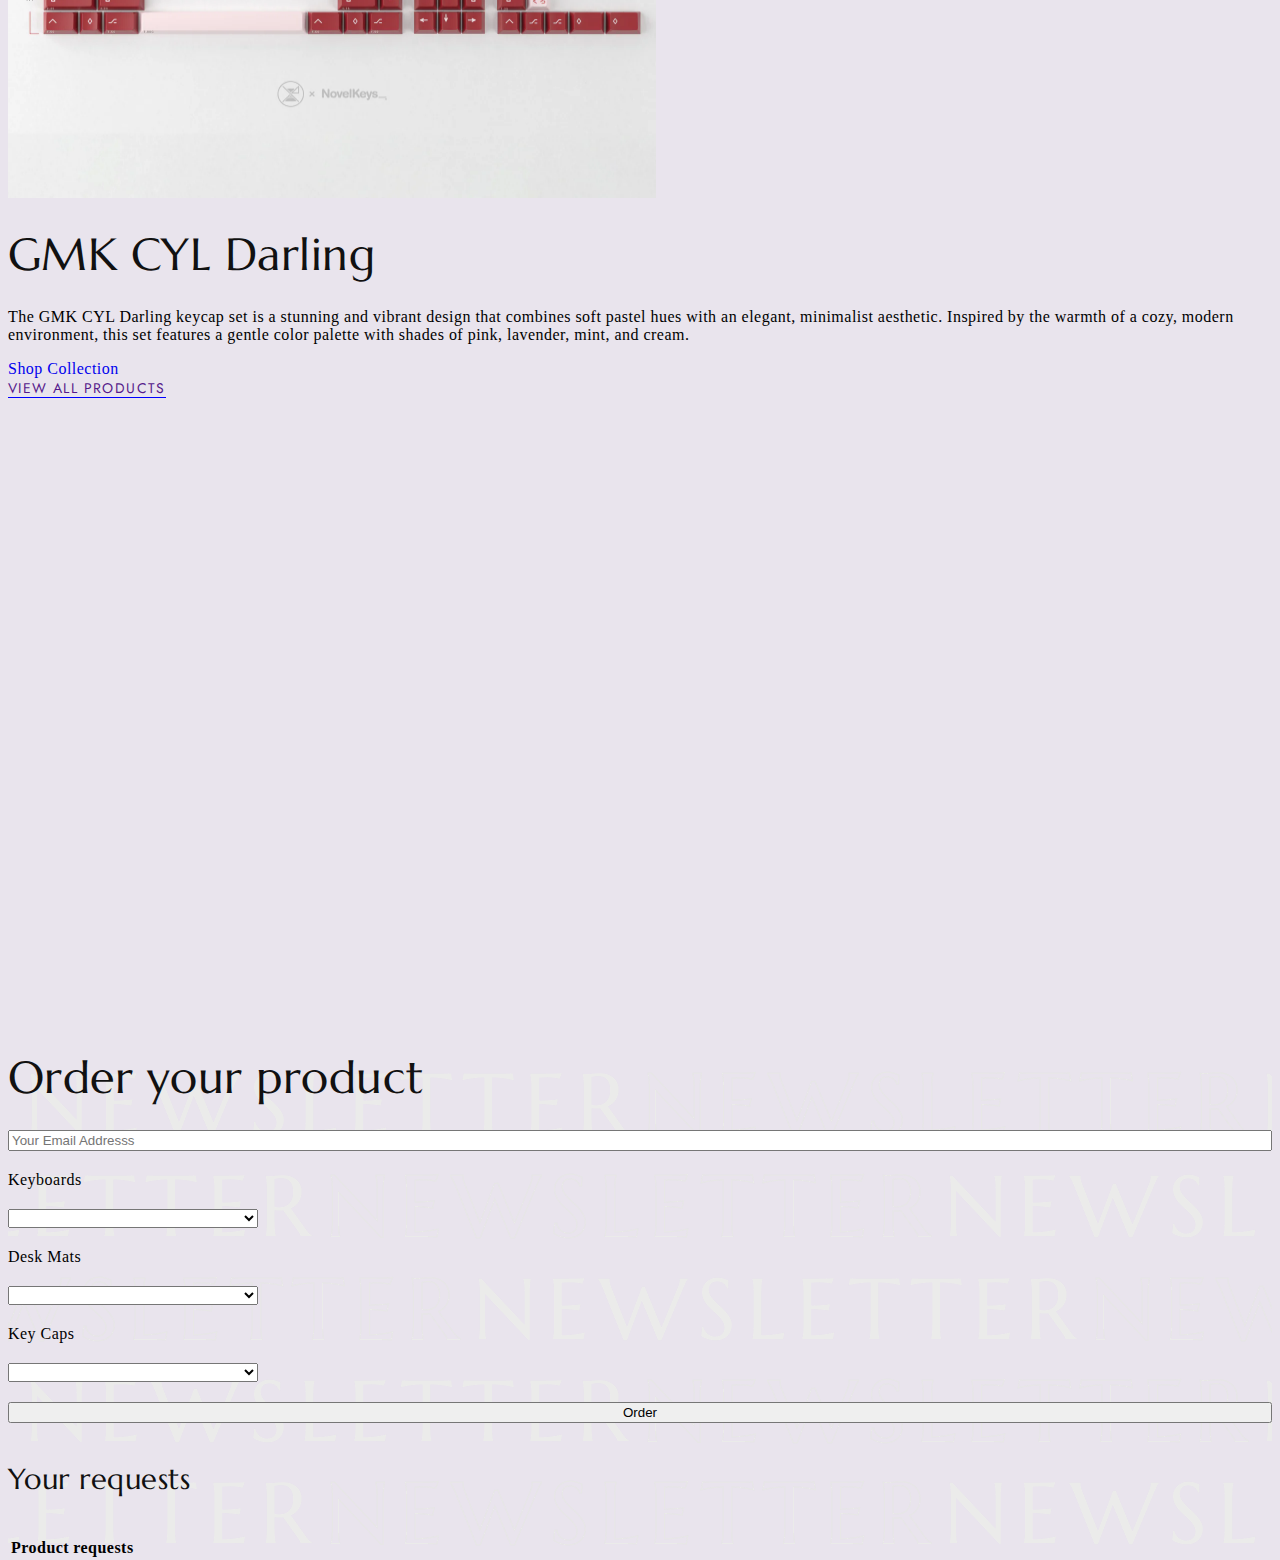
==== commit f2e5ee8c: "6th commit" ====
--- a/index.html
+++ b/index.html
@@ -109,15 +109,18 @@
                   <p class="tagLabels">Keyboards</p>
                 </div>
                 <div class="image-holder">
-                  <a href="#">
+                  <a href="#Keyboards">
                     <img src="images/techDeg/image.png" alt="product" class="img-fluid">
                   </a>
                 </div>
               </div>
               <div class="bottomBillboard">
-                <button class="btnBillboard">
-                  <p class="btnText"> View All</p>
-                </button>
+                <a href="#Keyboards">
+                  <button class="btnBillboard">
+
+                    <p class="btnText"> View All</p>
+                  </button>
+                </a>
               </div>
 
 
@@ -130,15 +133,18 @@
                   <p class="tagLabels">Desk mats</p>
                 </div>
                 <div class="image-holder">
-                  <a href="#">
+                  <a href="#Desk_Mats">
                     <img src="images/techDeg/mousePads.png" alt="product" class="img-fluid">
                   </a>
                 </div>
               </div>
               <div class="bottomBillboard">
-                <button class="btnBillboard">
-                  <p class="btnText"> View All</p>
-                </button>
+                <a href="#Desk_Mats">
+                  <button class="btnBillboard">
+
+                    <p class="btnText"> View All</p>
+                  </button>
+                </a>
               </div>
 
             </div>
@@ -150,15 +156,17 @@
                   <p class="tagLabels">Key Caps</p>
                 </div>
                 <div class="image-holder">
-                  <a href="#">
+                  <a href="#Keycaps">
                     <img src="images/techDeg/keycaps1.png" alt="product" class="img-fluid">
                   </a>
                 </div>
               </div>
               <div class="bottomBillboard">
-                <button class="btnBillboard">
-                  <p class="btnText"> View All</p>
-                </button>
+                <a href="#Keycaps">
+                  <button class="btnBillboard">
+                    <p class="btnText"> View All</p>
+                  </button>
+                </a>
               </div>
 
             </div>
@@ -292,14 +300,15 @@
         <h1 class="open-up" data-aos="zoom-out">Keychron Q6</h1>
       </div>
       <div class="col-md-7">
-        <img src="./images/techDeg/bestseller3.png" alt="" style="height: 550px; width: 700px;" class="open-up"
-          data-aos="zoom-out">
+        <img src="./images/techDeg/bestseller3.png" alt="" style="height: 550px; width: 700px; border-radius: 20px;"
+          class="open-up " data-aos="zoom-out">
       </div>
       <div class="col-md-5">
         <iframe width="500" height="550" src="https://www.youtube.com/embed/6HdnKa86bZ0?si=zD4RwkMqqeOGxayJ"
           title="YouTube video player" frameborder="0"
           allow="accelerometer; autoplay; clipboard-write; encrypted-media; gyroscope; picture-in-picture; web-share"
-          referrerpolicy="strict-origin-when-cross-origin" allowfullscreen class="open-up" data-aos="zoom-out"></iframe>
+          referrerpolicy="strict-origin-when-cross-origin" allowfullscreen class="open-up" data-aos="zoom-out"
+          style="border-radius: 20px;"></iframe>
       </div>
     </div>
 
@@ -310,15 +319,16 @@
         <h1 class="open-up" data-aos="zoom-out">Akko MU1 Wooden Gasket</h1>
       </div>
       <div class="col-md-7 order-md-2">
-        <img src="./images/techDeg/bestseller1.jpg" alt="" style="height: 550px; width: 700px;" class="open-up"
-          data-aos="zoom-out">
+        <img src="./images/techDeg/bestseller1.jpg" alt="" style="height: 550px; width: 700px; border-radius: 20px;"
+          class="open-up" data-aos="zoom-out">
       </div>
 
       <div class="col-md-5 order-md-1">
         <iframe width="500" height="550" src="https://www.youtube.com/embed/W9Npy-Qthv8?si=QmNrwXTFxJdgOtRh"
           title="YouTube video player" frameborder="0"
           allow="accelerometer; autoplay; clipboard-write; encrypted-media; gyroscope; picture-in-picture; web-share"
-          referrerpolicy="strict-origin-when-cross-origin" allowfullscreen class="open-up" data-aos="zoom-out"></iframe>
+          referrerpolicy="strict-origin-when-cross-origin" allowfullscreen class="open-up" data-aos="zoom-out"
+          style="border-radius: 20px;"></iframe>
       </div>
     </div>
 
@@ -330,13 +340,14 @@
       </div>
       <div class="col-md-7">
         <img src="./images/techDeg/bestseller2.png" class="open-up" data-aos="zoom-out" alt=""
-          style="height: 550px; width: 700px;">
+          style="height: 550px; width: 700px; border-radius: 20px;">
       </div>
       <div class="col-md-5">
         <iframe width="560" height="550" src="https://www.youtube.com/embed/JpX3htCVBFM?si=3SUyllJQPbLQYH8J"
           title="YouTube video player" frameborder="0"
           allow="accelerometer; autoplay; clipboard-write; encrypted-media; gyroscope; picture-in-picture; web-share"
-          referrerpolicy="strict-origin-when-cross-origin" allowfullscreen class="open-up" data-aos="zoom-out"></iframe>
+          referrerpolicy="strict-origin-when-cross-origin" allowfullscreen class="open-up" data-aos="zoom-out"
+          style="border-radius: 20px;"></iframe>
       </div>
     </div>
 
@@ -393,7 +404,7 @@
               <div class="image-holder">
                 <a href="index.html">
                   <img src="images/techDeg/bestsellingM3.png" alt="categories" class="product-image img-fluid"
-                    style="height: 485px; width: 440px;">
+                    style="height: 485px; width: 440px; border-radius: 20px;">
                 </a>
               </div>
               <!-- Change container-->
@@ -408,7 +419,7 @@
               <div class="image-holder">
                 <a href="index.html">
                   <img src="images/techDeg/bestSellingM2.png" alt="categories" class="product-image img-fluid"
-                    style="width: 440px; height: 485px;">
+                    style="width: 440px; height: 485px; border-radius: 20px;">
                 </a>
               </div>
               <!-- Change container-->
@@ -426,7 +437,7 @@
               <div class="image-holder">
                 <a href="index.html">
                   <img src="images/techDeg/bestSellingM4.png" alt="categories" class="product-image img-fluid"
-                    style="height: 485px; width: 440px;">
+                    style="height: 485px; width: 440px;border-radius: 20px;">
                 </a>
               </div>
               <!-- Change container-->
@@ -499,11 +510,9 @@
             <div class="col-md-6 column-container bg-white">
               <div class="collection-content p-5 m-0 m-md-5">
                 <h3 class="element-title text-uppercase" style="font-family: Noto+Serif;">GMK CYL Darling </h3>
-                <p>Dignissim lacus, turpis ut suspendisse vel tellus. Turpis purus, gravida orci, fringilla a. Ac sed eu
-                  fringilla odio mi. Consequat pharetra at magna imperdiet cursus ac faucibus sit libero. Ultricies quam
-                  nunc, lorem sit lorem urna, pretium aliquam ut. In vel, quis donec dolor id in. Pulvinar commodo
-                  mollis
-                  diam sed facilisis at cursus imperdiet cursus ac faucibus sit faucibus sit libero.</p>
+                <p>The GMK CYL Darling keycap set is a stunning and vibrant design that combines soft pastel hues with
+                  an elegant, minimalist aesthetic. Inspired by the warmth of a cozy, modern environment, this set
+                  features a gentle color palette with shades of pink, lavender, mint, and cream.</p>
                 <a href="#" class="btn btn-dark text-uppercase mt-3">Shop Collection</a>
               </div>
             </div>
@@ -515,27 +524,27 @@
     <section id="best-sellers" class="best-sellers product-carousel py-5 position-relative overflow-hidden">
       <div class="container">
         <div class="d-flex flex-wrap justify-content-between align-items-center mt-5 mb-3">
-          <a href="index.html" class="btn-link">View All Products</a>
+          <a href="" class="btn-link">View All Products</a>
         </div>
         <div class="swiper product-swiper open-up" data-aos="zoom-out">
           <div class="swiper-wrapper d-flex">
             <div class="swiper-slide">
               <div class="product-item image-zoom-effect link-effect">
                 <div class="image-holder">
-                  <a href="index.html">
+                  <a>
                     <img src="images/techDeg/bestSellingk1.png" alt="categories" class="product-image img-fluid"
-                      style="height: 475px; width: 294px;">
-                  </a>
-                  <a href="index.html" class="btn-icon btn-wishlist">
+                      style="height: 475px; width: 294px; border-radius: 20px;">
+                  </a>
+                  <a class="btn-icon btn-wishlist">
                     <svg width="24" height="24" viewBox="0 0 24 24">
-                      <use xlink:href="#heart"></use>
+                      <use xlink:href=""></use>
                     </svg>
                   </a>
                   <div class="product-content">
                     <h5 class="text-uppercase fs-5 mt-3">
-                      <a href="index.html">TUT Yakeylt Cherry profile keycaps set</a>
+                      <a>TUT Yakeylt Cherry profile keycaps set</a>
                     </h5>
-                    <a href="index.html" class="text-decoration-none" data-after="Add to cart"><span>$79.00</span></a>
+                    <a href="" class="text-decoration-none" data-after="Add to cart"><span>$79.00</span></a>
                   </div>
                 </div>
               </div>
@@ -543,21 +552,21 @@
             <div class="swiper-slide">
               <div class="product-item image-zoom-effect link-effect">
                 <div class="image-holder">
-                  <a href="index.html">
+                  <a>
                     <img src="images/techDeg/bestSellingkey2.png" alt="categories" class="product-image img-fluid"
-                      style="height: 475px; width: 294px;">
-                  </a>
-                  <a href="index.html" class="btn-icon btn-wishlist">
+                      style="height: 475px; width: 294px; border-radius: 20px;">
+                  </a>
+                  <a class="btn-icon btn-wishlist">
                     <svg width="24" height="24" viewBox="0 0 24 24">
-                      <use xlink:href="#heart"></use>
+                      <use xlink:href=""></use>
                     </svg>
                   </a>
                   <div class="product-content">
                     <h5 class="text-uppercase fs-5 mt-3">
-                      <a href="index.html">PBTfans Sugar Rush
+                      <a>PBTfans Sugar Rush
                       </a>
                     </h5>
-                    <a href="index.html" class="text-decoration-none" data-after="Add to cart"><span>$30.00</span></a>
+                    <a href="" class="text-decoration-none" data-after="Add to cart"><span>$30.00</span></a>
                   </div>
                 </div>
               </div>
@@ -565,20 +574,20 @@
             <div class="swiper-slide">
               <div class="product-item image-zoom-effect link-effect">
                 <div class="image-holder">
-                  <a href="index.html">
+                  <a>
                     <img src="images/techDeg/bestSellingkey3.png" alt="categories" class="product-image img-fluid"
-                      style="height: 475px; width: 294px;">
-                  </a>
-                  <a href="index.html" class="btn-icon btn-wishlist">
+                      style="height: 475px; width: 294px; border-radius: 20px;">
+                  </a>
+                  <a class="btn-icon btn-wishlist">
                     <svg width="24" height="24" viewBox="0 0 24 24">
-                      <use xlink:href="#heart"></use>
+                      <use xlink:href=""></use>
                     </svg>
                   </a>
                   <div class="product-content">
                     <h5 class="text-uppercase fs-5 mt-3">
-                      <a href="index.html">Circus PGA Profile Keycaps Set</a>
+                      <a>Circus PGA Profile Keycaps Set</a>
                     </h5>
-                    <a href="index.html" class="text-decoration-none" data-after="Add to cart"><span>$30.00</span></a>
+                    <a class="text-decoration-none" data-after="Add to cart"><span>$30.00</span></a>
                   </div>
                 </div>
               </div>
@@ -586,76 +595,34 @@
             <div class="swiper-slide">
               <div class="product-item image-zoom-effect link-effect">
                 <div class="image-holdefr">
-                  <a href="index.html">
+                  <a>
                     <img src="images/techDeg/bestSellingkey4.png" alt="categories" class="product-image img-fluid"
-                      style="height: 475px; width: 294px;">
-
-                  </a>
-                  <a href="index.html" class="btn-icon btn-wishlist">
+                      style="height: 475px; width: 294px; border-radius: 20px;">
+
+                  </a>
+                  <a class="btn-icon btn-wishlist">
                     <svg width="24" height="24" viewBox="0 0 24 24">
-                      <use xlink:href="#heart"></use>
+                      <use xlink:href=""></use>
                     </svg>
                   </a>
                   <div class="product-content">
                     <h5 class="text-uppercase fs-5 mt-3">
-                      <a href="index.html">Jeans PGA Profile Keycaps Set
+                      <a>Jeans PGA Profile Keycaps Set
                         third party</a>
                     </h5>
-                    <a href="index.html" class="text-decoration-none" data-after="Add to cart"><span>$40.00</span></a>
+                    <aclass="text-decoration-none" data-after="Add to cart"><span>$40.00</span></a>
                   </div>
                 </div>
               </div>
             </div>
-            <div class="swiper-slide">
-              <div class="product-item image-zoom-effect link-effect">
-                <div class="image-holder">
-                  <a href="index.html">
-                    <img src="images/techDeg/bestSellingkey5.png" alt="categories" class="product-image img-fluid"
-                      style="height: 475px; width: 294px;">
-
-                  </a>
-                  <a href="index.html" class="btn-icon btn-wishlist">
-                    <svg width="24" height="24" viewBox="0 0 24 24">
-                      <use xlink:href="#heart"></use>
-                    </svg>
-                  </a>
-                  <div class="product-content">
-                    <h5 class="text-uppercase fs-5 mt-3">
-                      <a href="index.html">Dark florish onepiece</a>
-                    </h5>
-                    <a href="index.html" class="text-decoration-none" data-after="Add to cart"><span>$70.00</span></a>
-                  </div>
-                </div>
-              </div>
-            </div>
-            <div class="swiper-slide">
-              <div class="product-item image-zoom-effect link-effect">
-                <div class="image-holder">
-                  <a href="index.html">
-                    <img src="images/product-item-10.jpg" alt="categories" class="product-image img-fluid">
-                  </a>
-                  <a href="index.html" class="btn-icon btn-wishlist">
-                    <svg width="24" height="24" viewBox="0 0 24 24">
-                      <use xlink:href="#heart"></use>
-                    </svg>
-                  </a>
-                  <div class="product-content">
-                    <h5 class="text-uppercase fs-5 mt-3">
-                      <a href="index.html">Cotton off-white shirt</a>
-                    </h5>
-                    <a href="index.html" class="text-decoration-none" data-after="Add to cart"><span>$70.00</span></a>
-                  </div>
-                </div>
-              </div>
-            </div>
           </div>
           <div class="swiper-pagination"></div>
         </div>
         <div class="icon-arrow icon-arrow-left"><svg width="50" height="50" viewBox="0 0 24 24">
-            <use xlink:href="#arrow-left"></use>
+            <use xlink:href=""></use>
           </svg></div>
         <div class="icon-arrow icon-arrow-right"><svg width="50" height="50" viewBox="0 0 24 24">
-            <use xlink:href="#arrow-right"></use>
+            <use xlink:href=""></use>
           </svg></div>
       </div>
     </section>
@@ -702,7 +669,8 @@
               third party">Circus PGA Profile Keycaps Set
                   third party</option>
                 <option value="GMK CYL Darling ">GMK CYL Darling</option>
-                <option value="Jeans PGA Profile Keycaps Set third party">Jeans PGA Profile Keycaps Setthird party</option>
+                <option value="Jeans PGA Profile Keycaps Set third party">Jeans PGA Profile Keycaps Setthird party
+                </option>
                 <option value="PBTfans Sugar Rush">PBTfans Sugar Rush</option>
                 <option value="TUT Yakeylt Cherry profile keycaps set">TUT Yakeylt Cherry profile keycaps set</option>
               </select>
